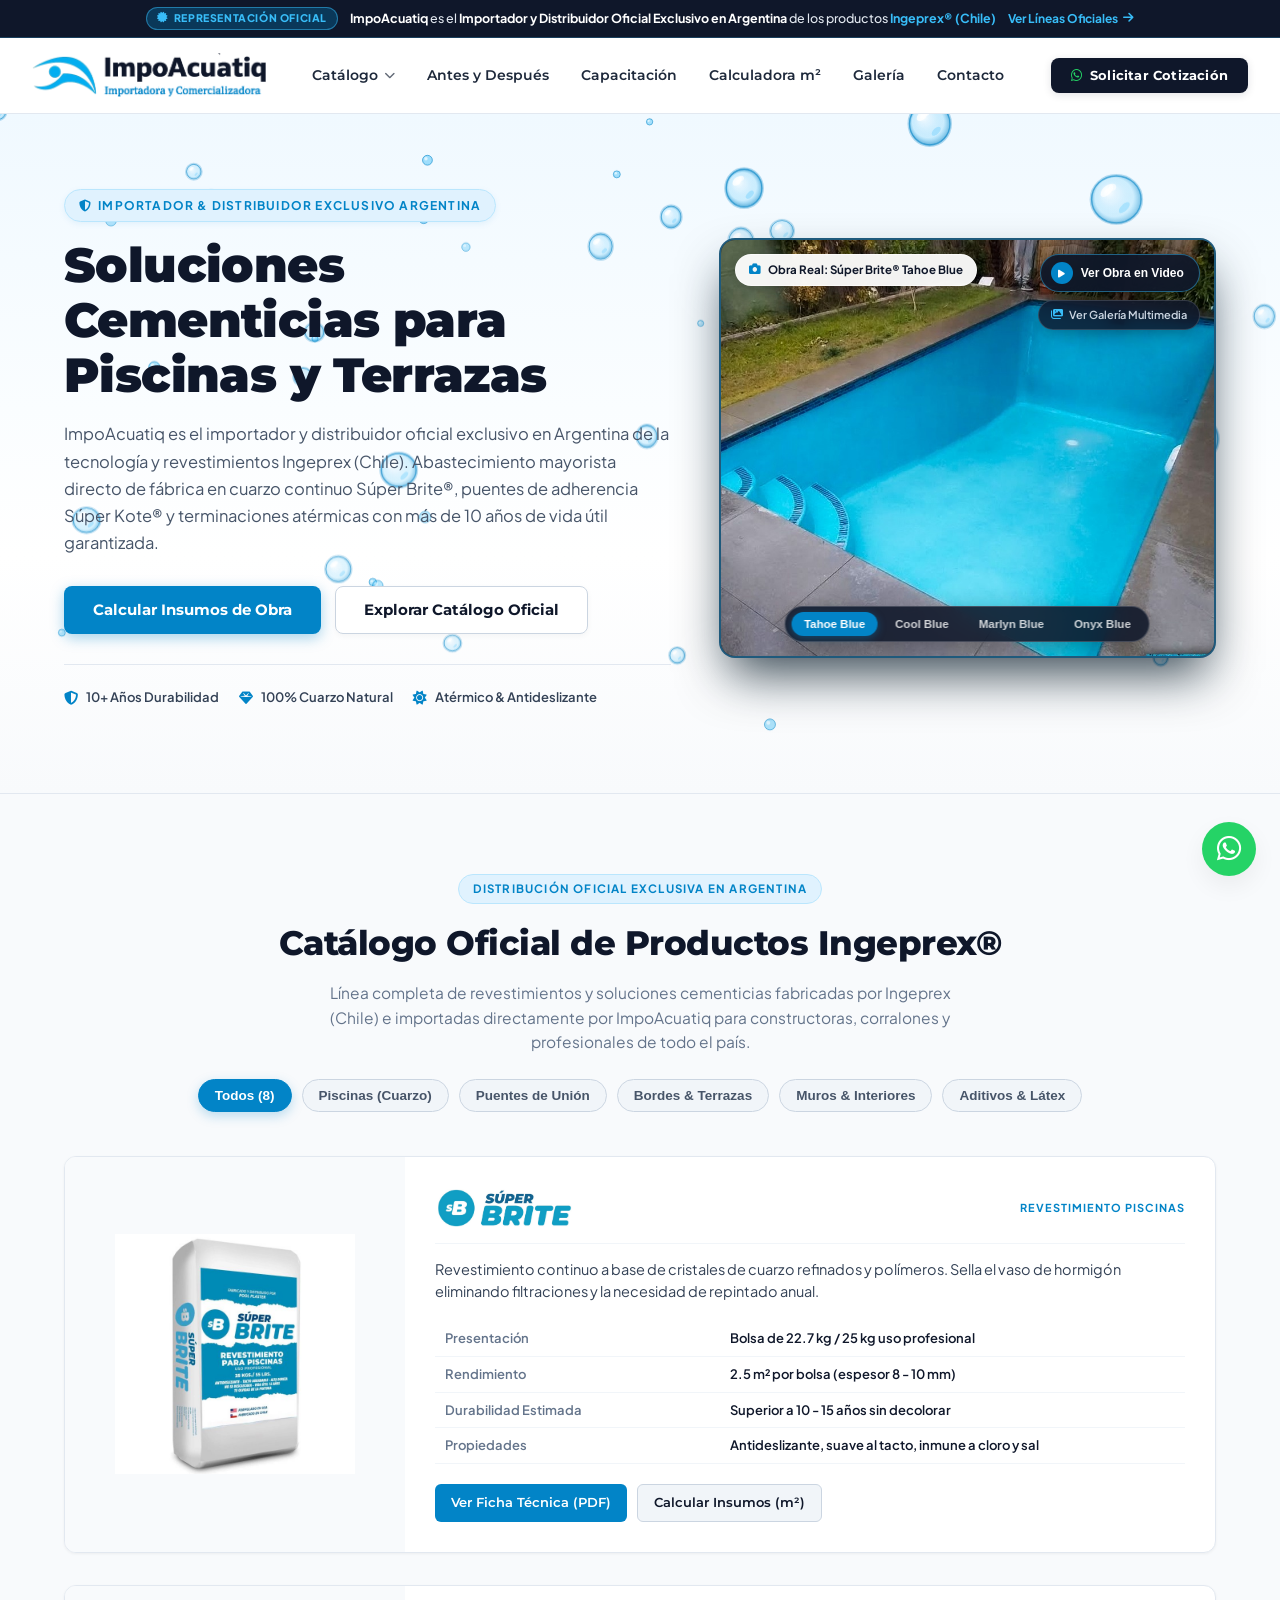
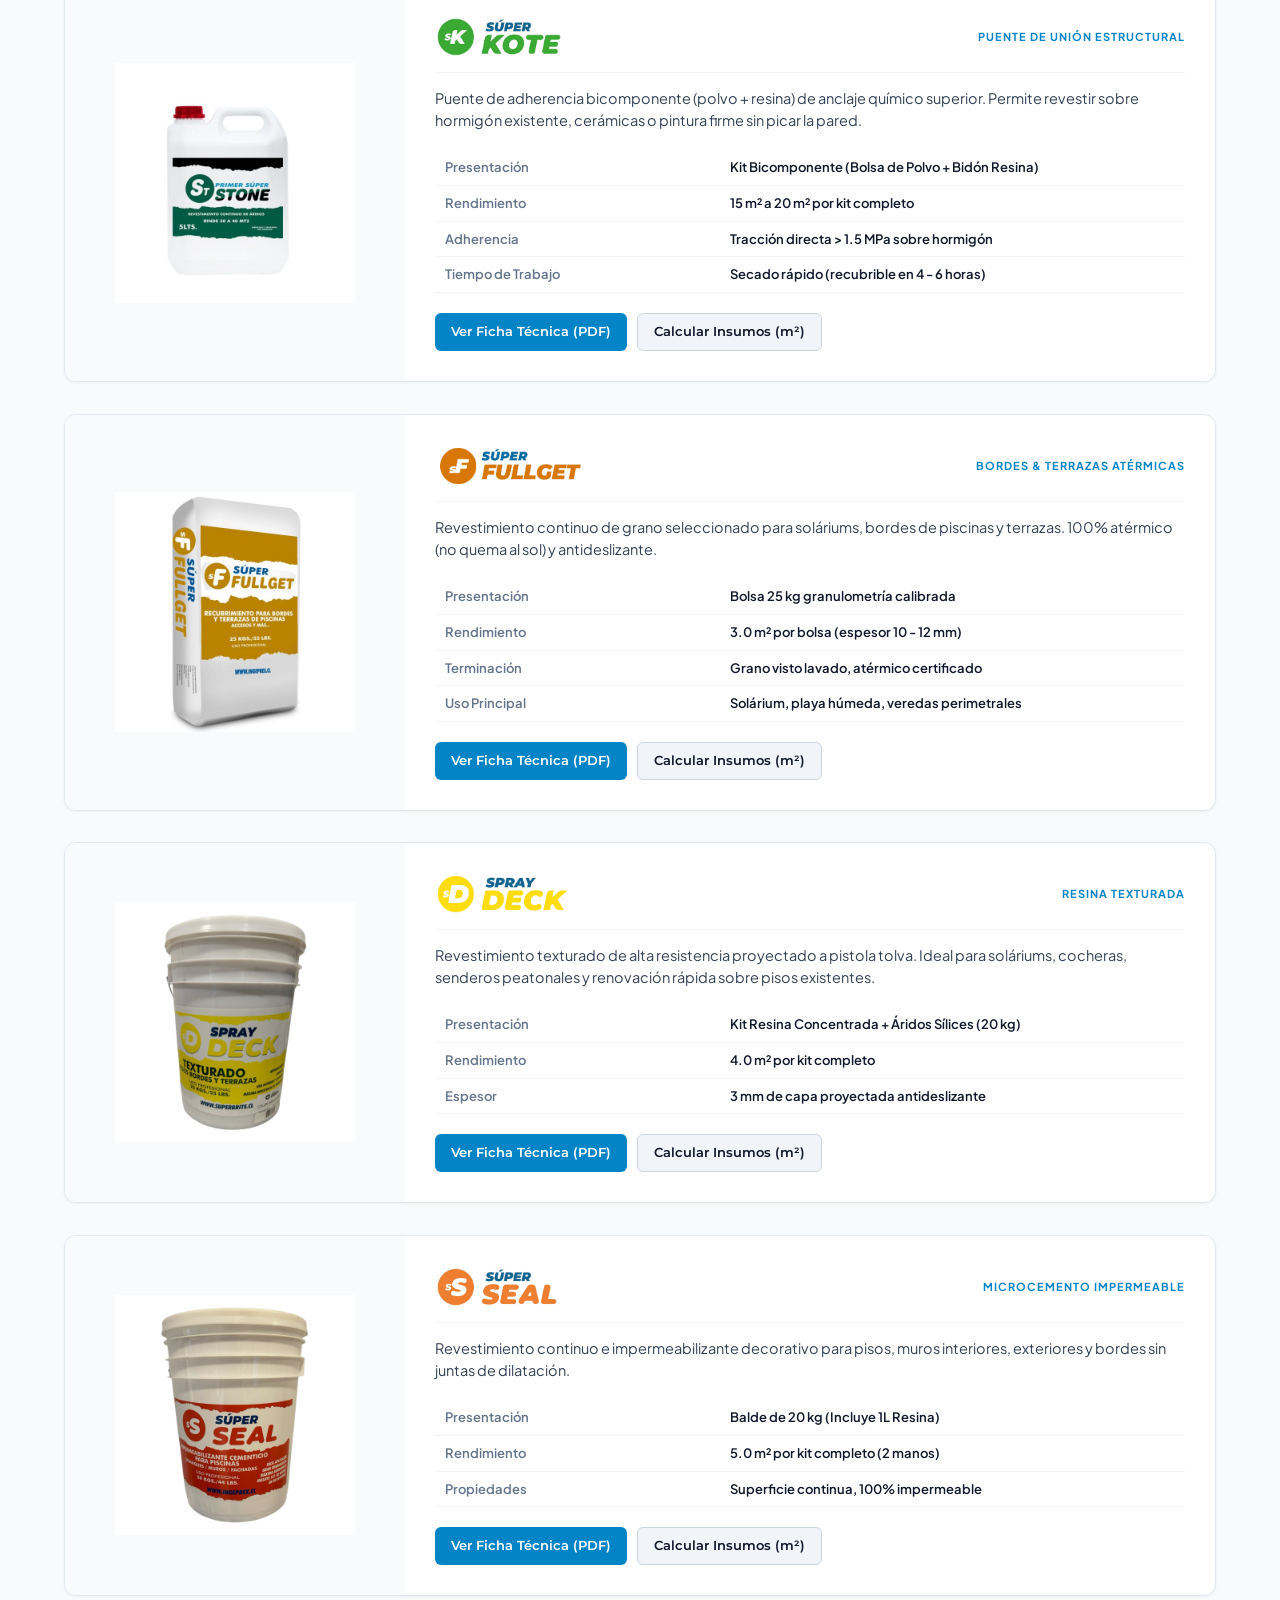
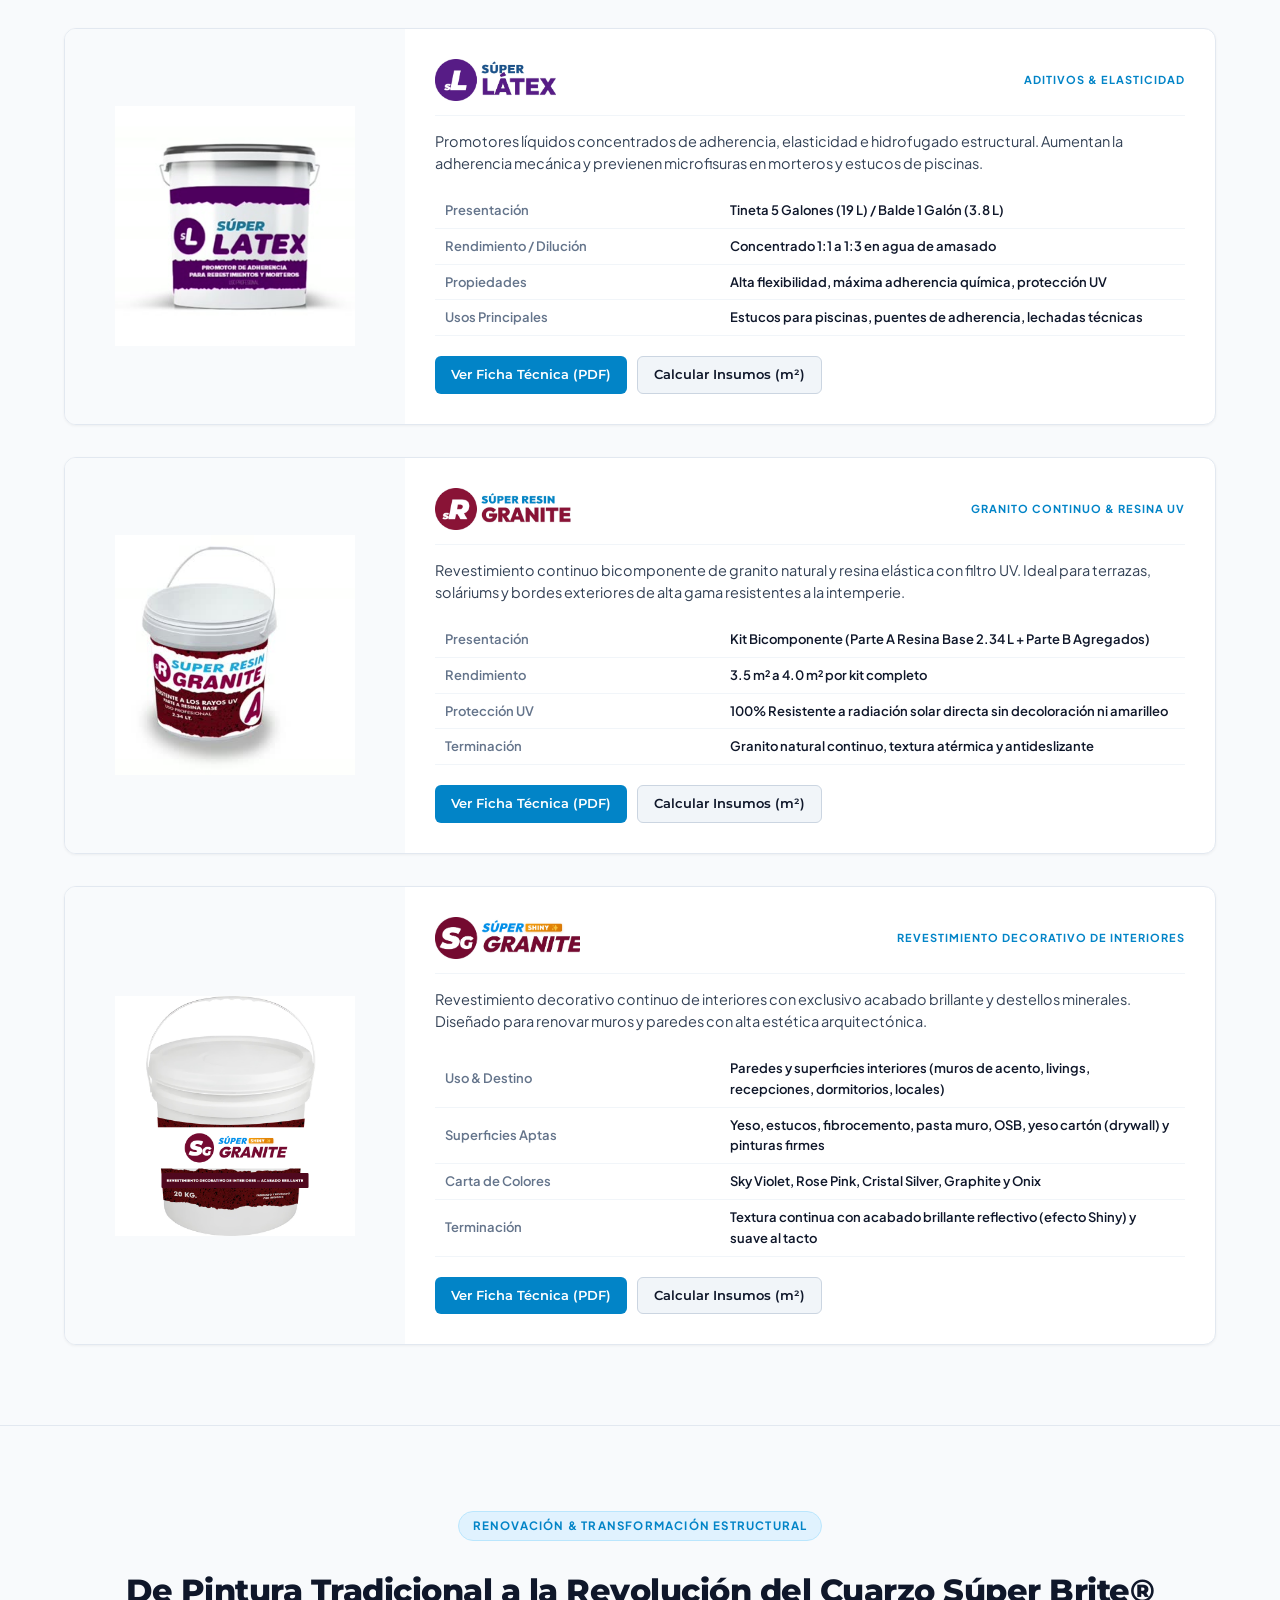
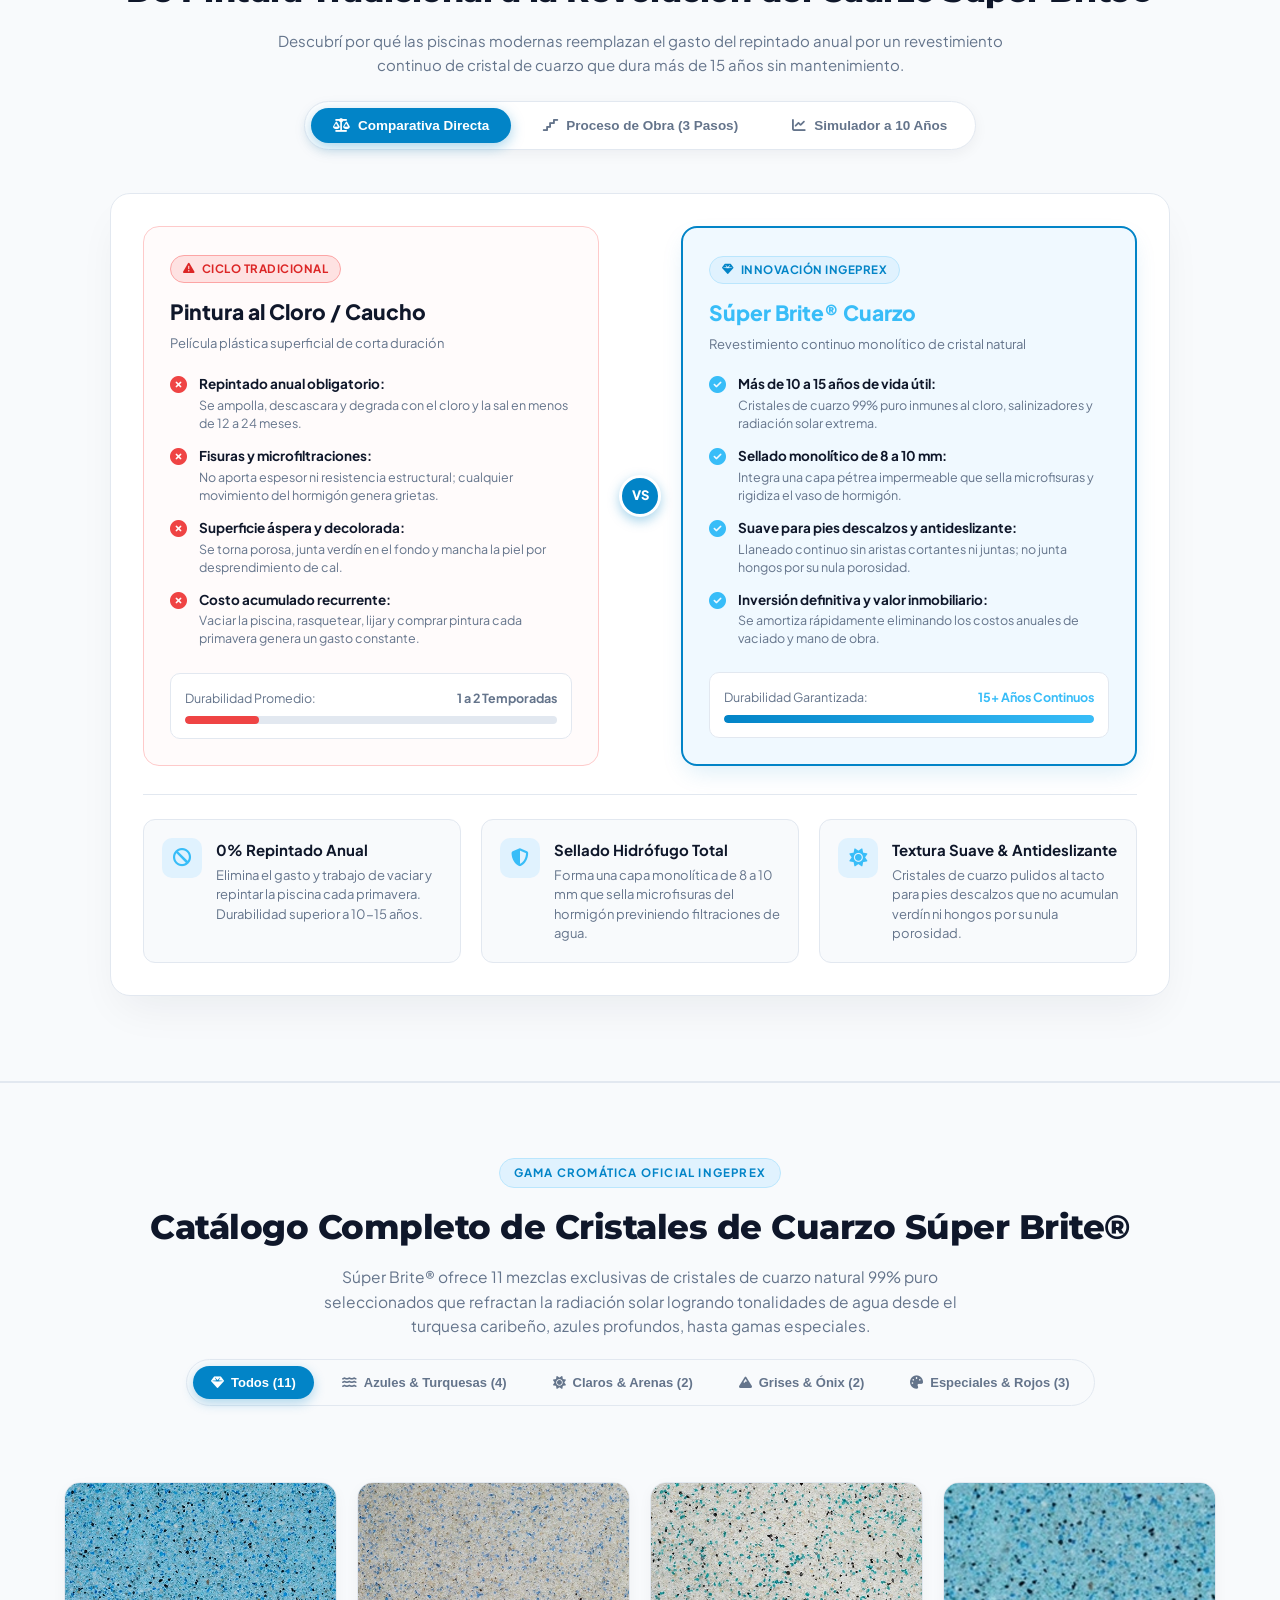
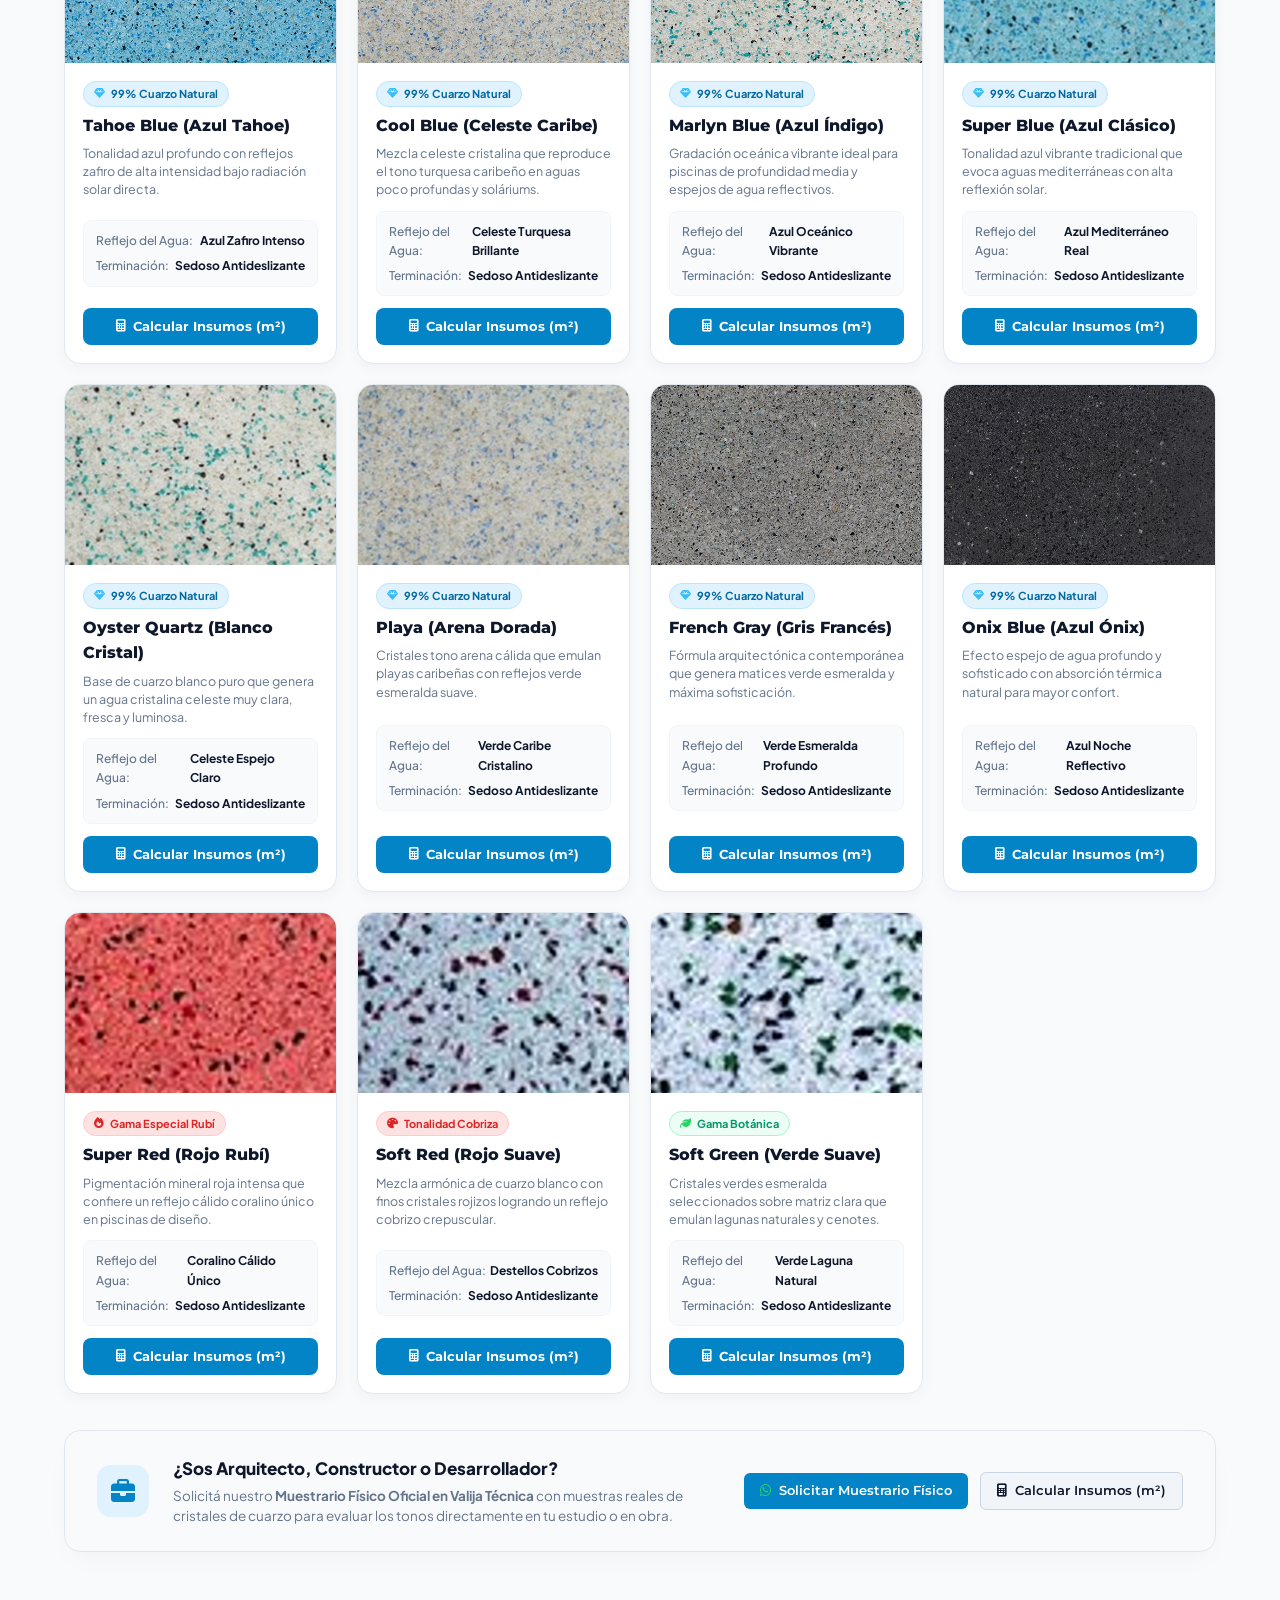
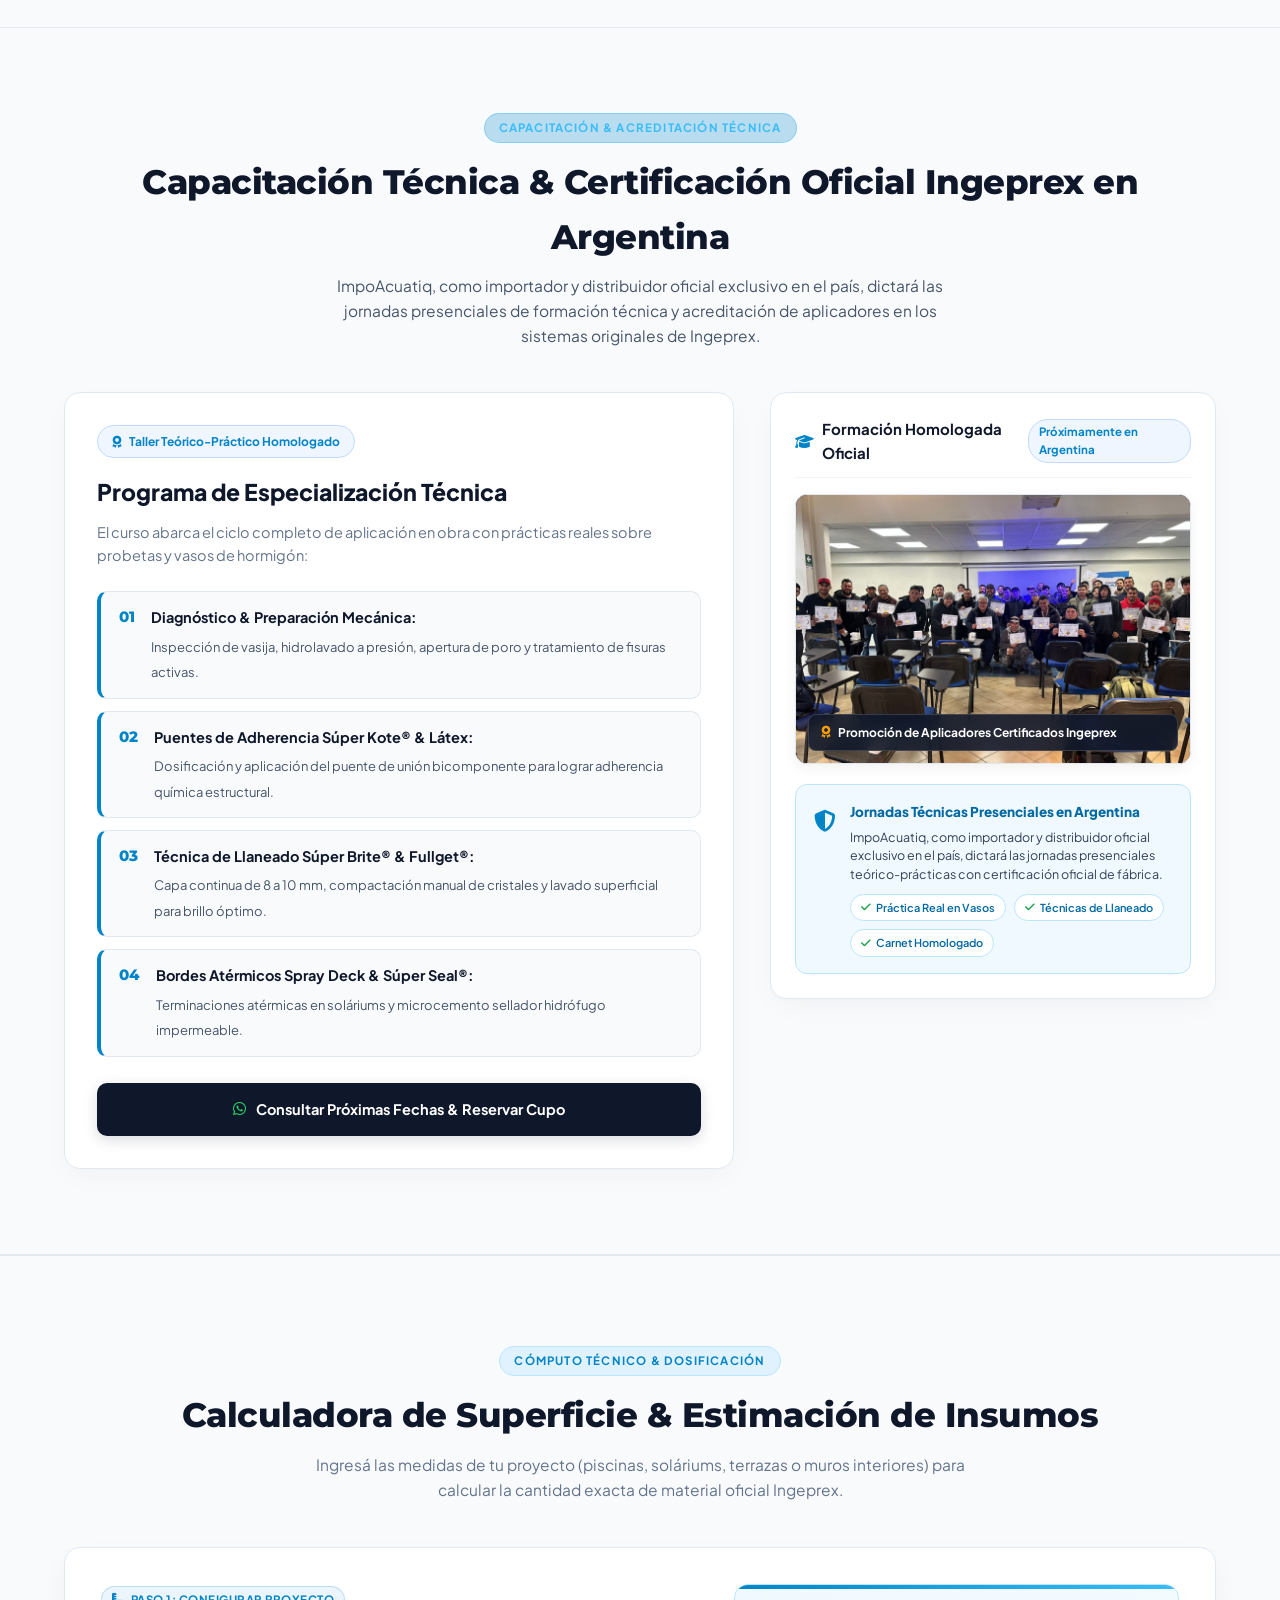
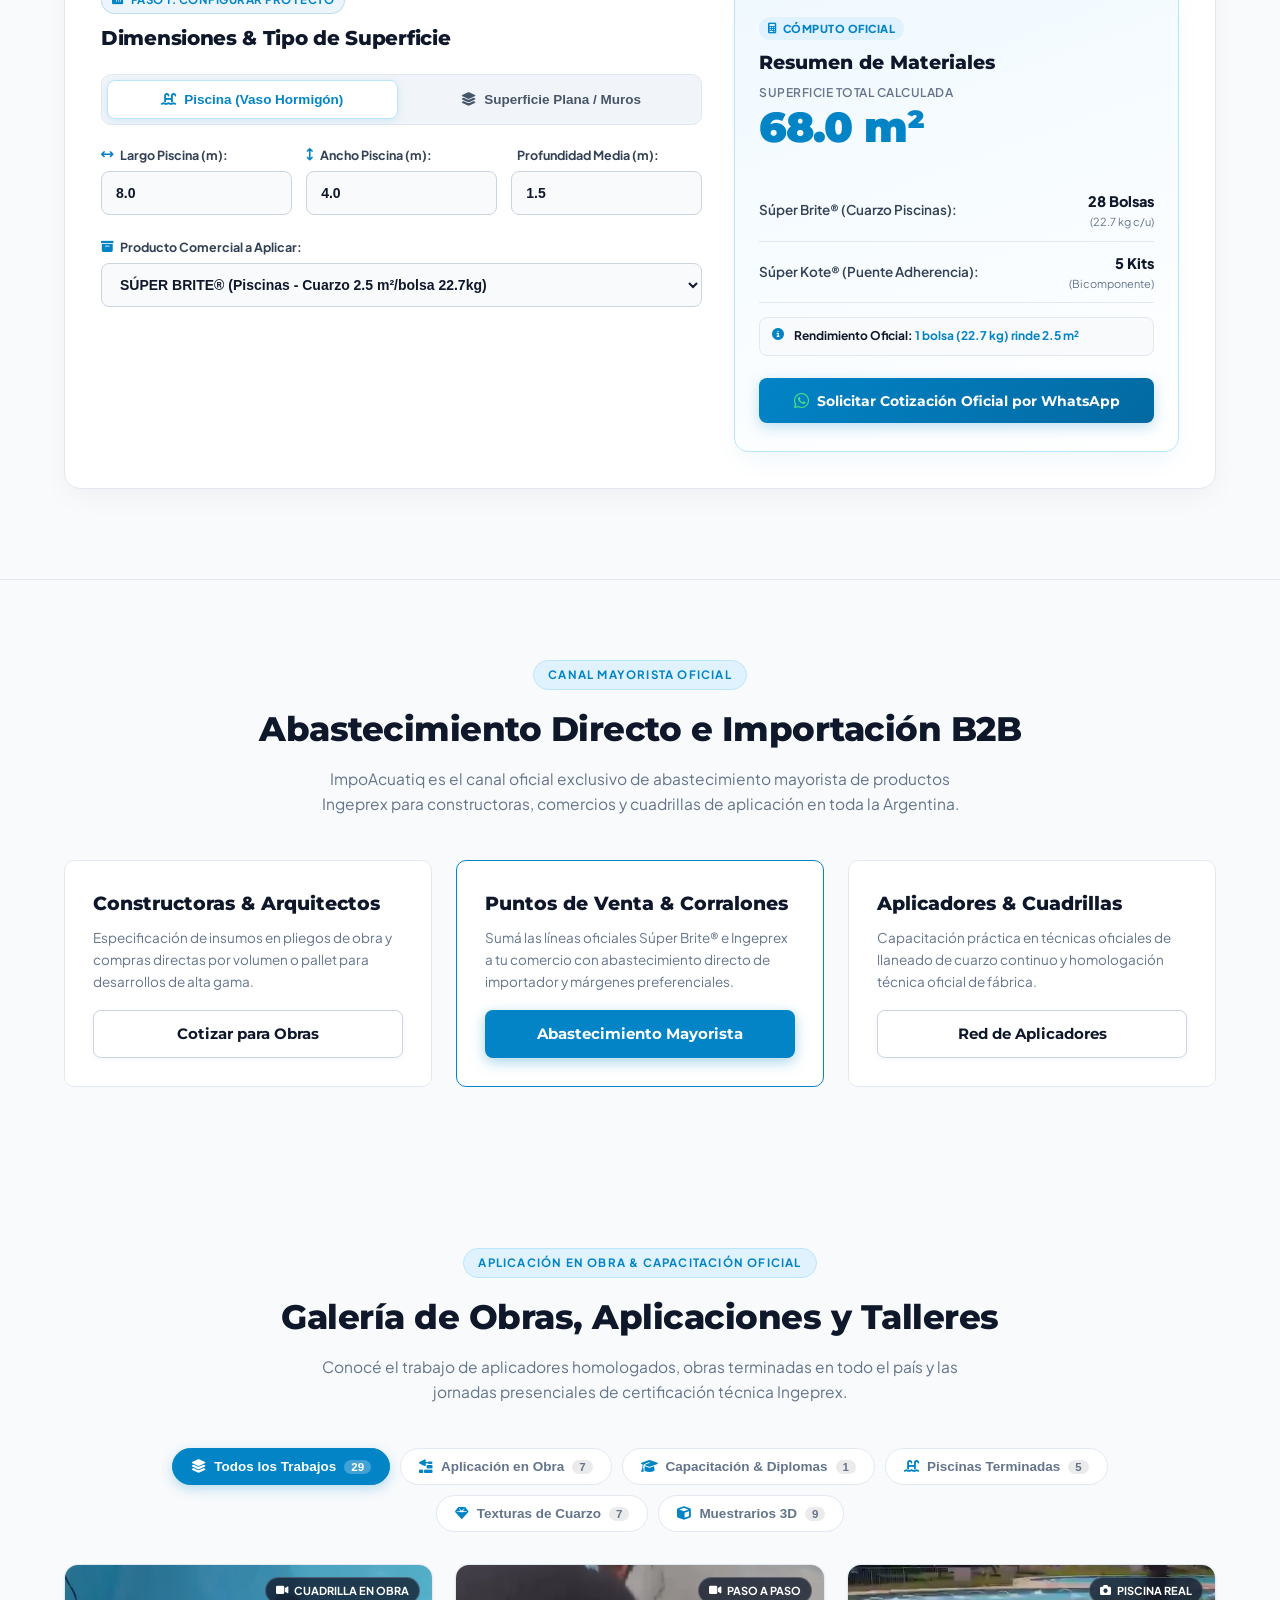
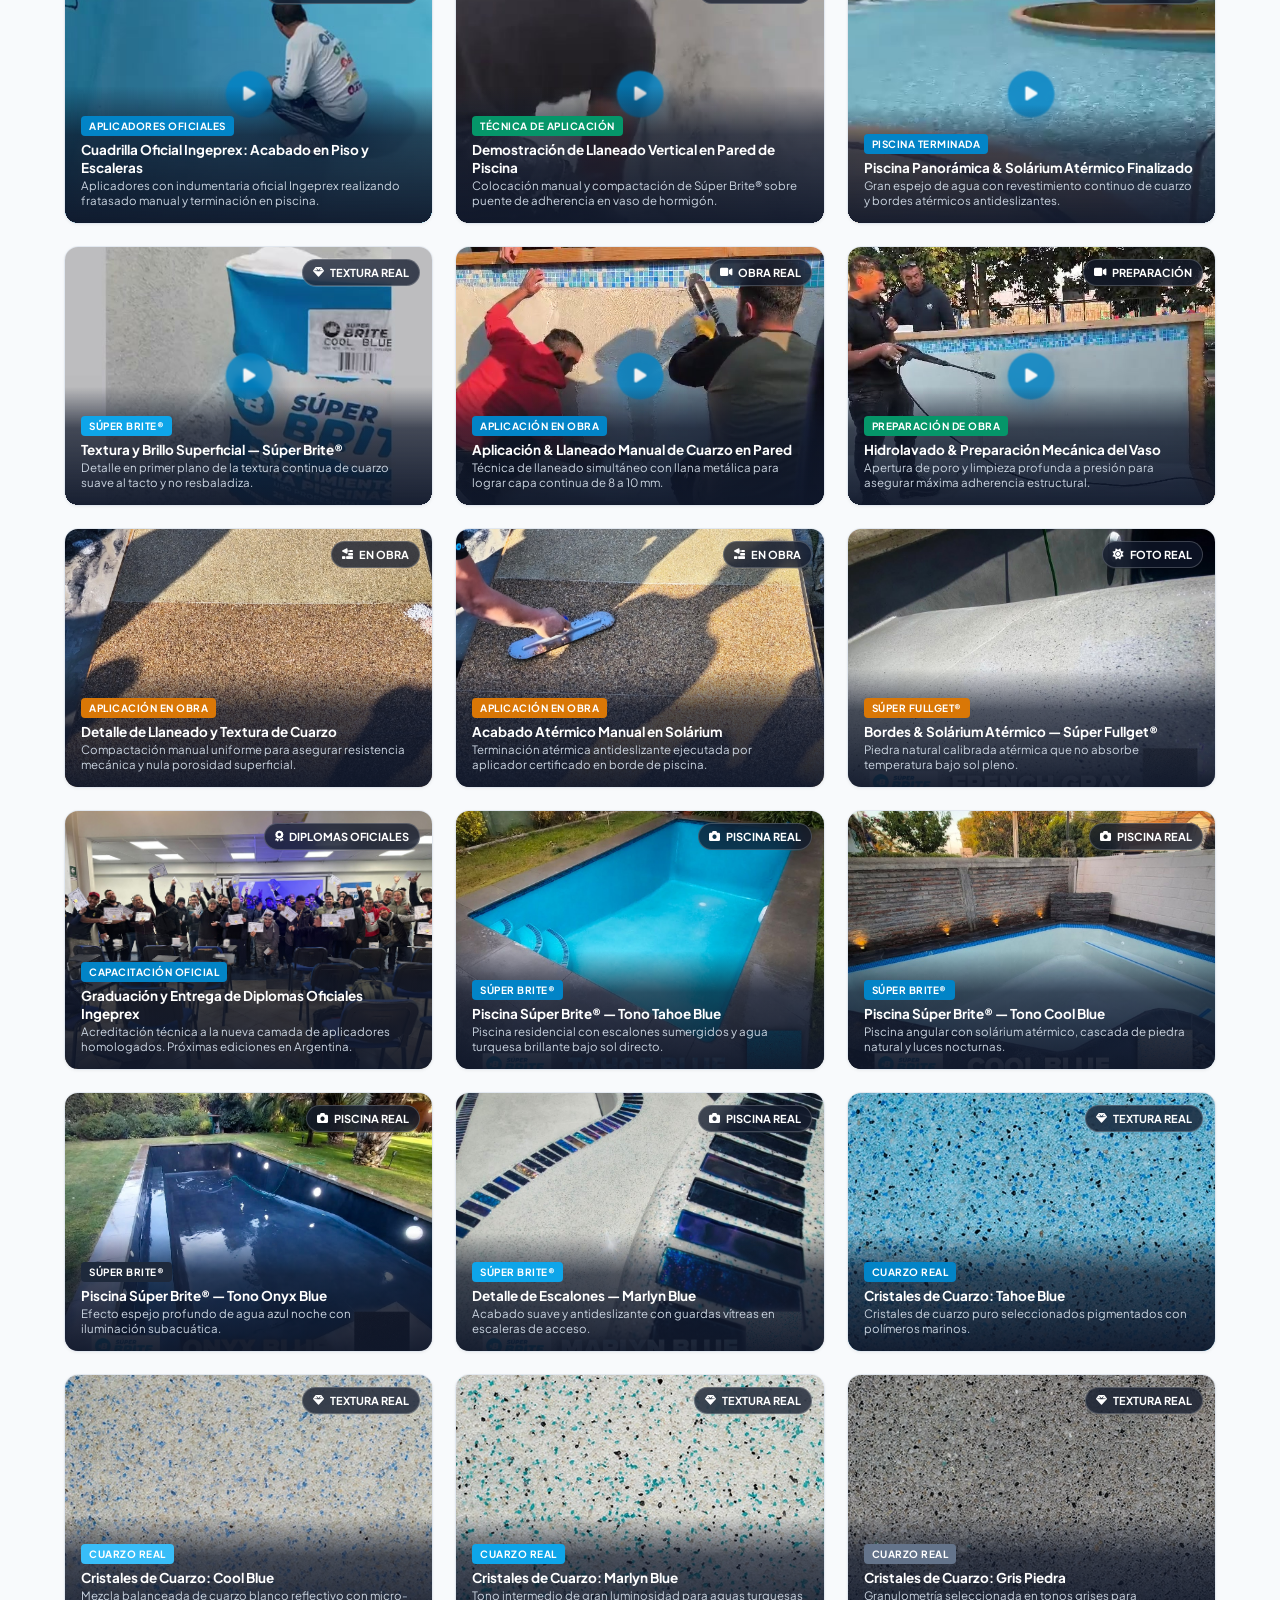
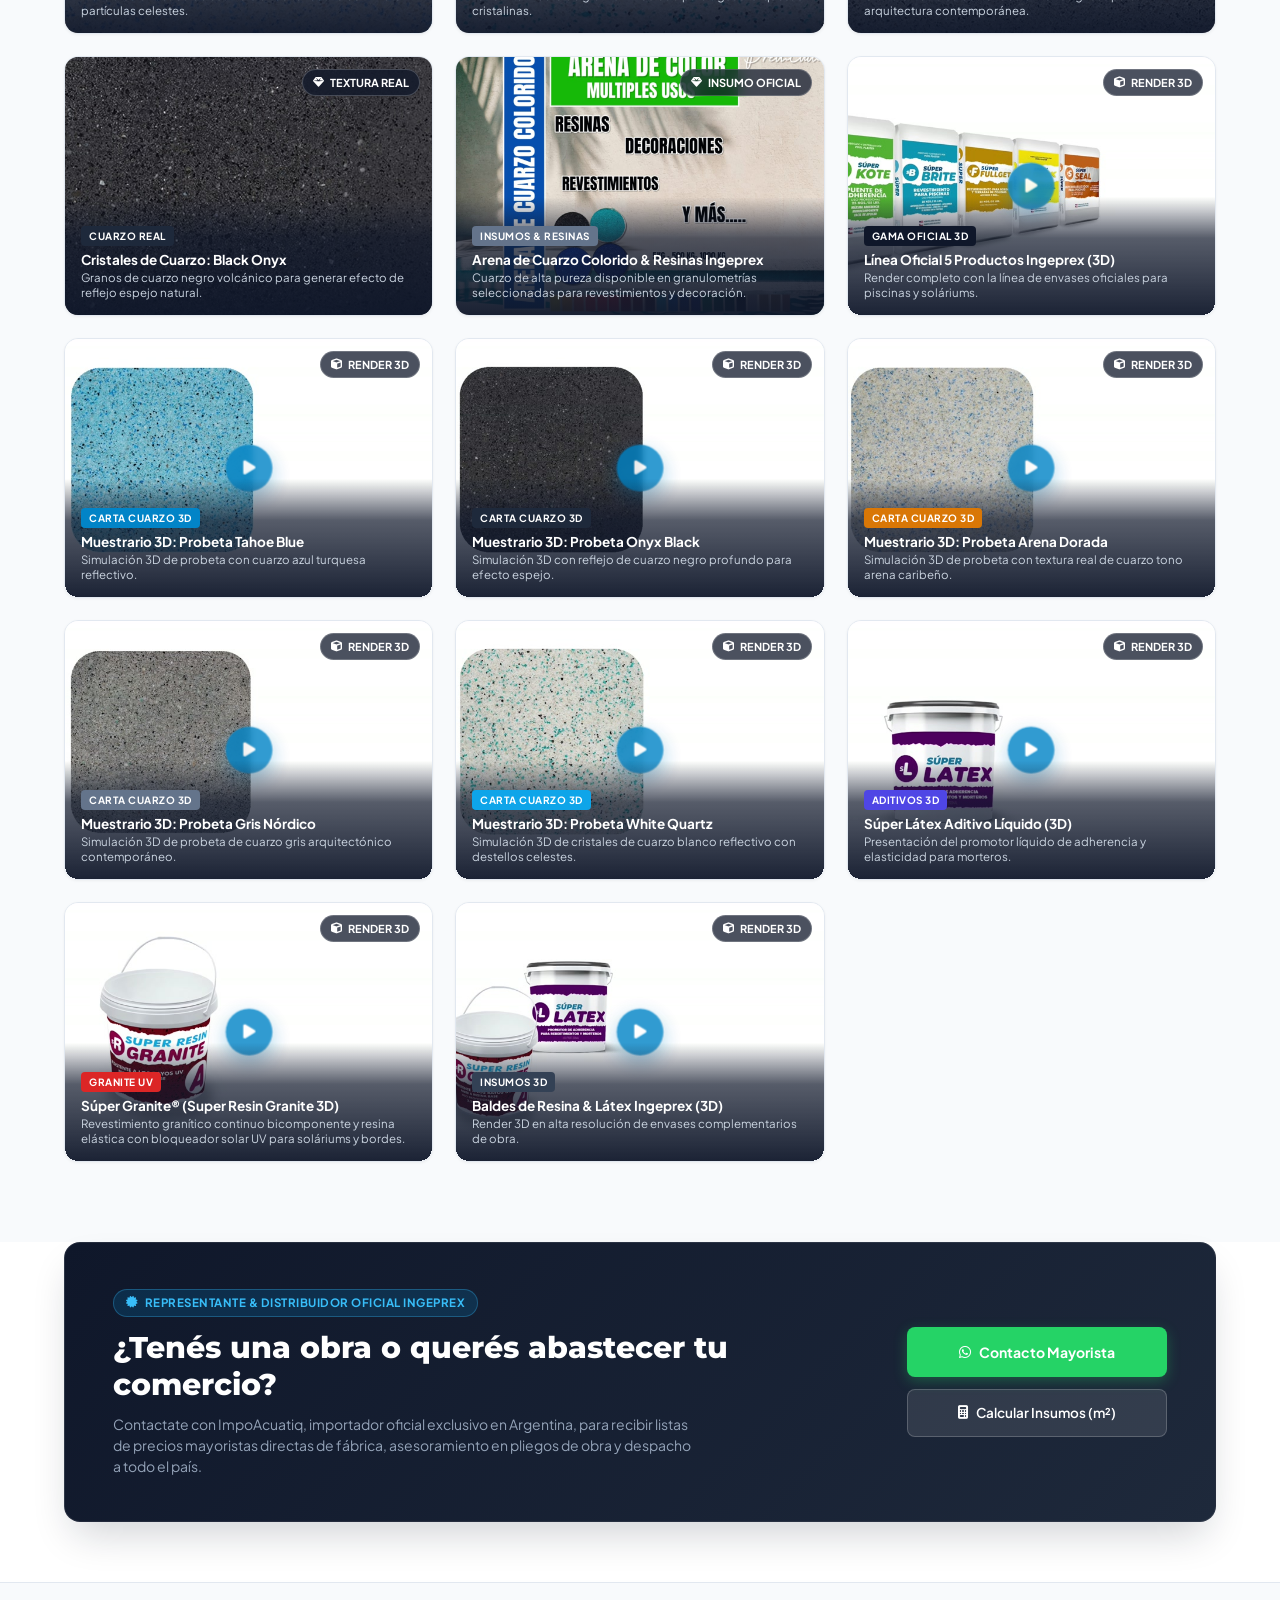
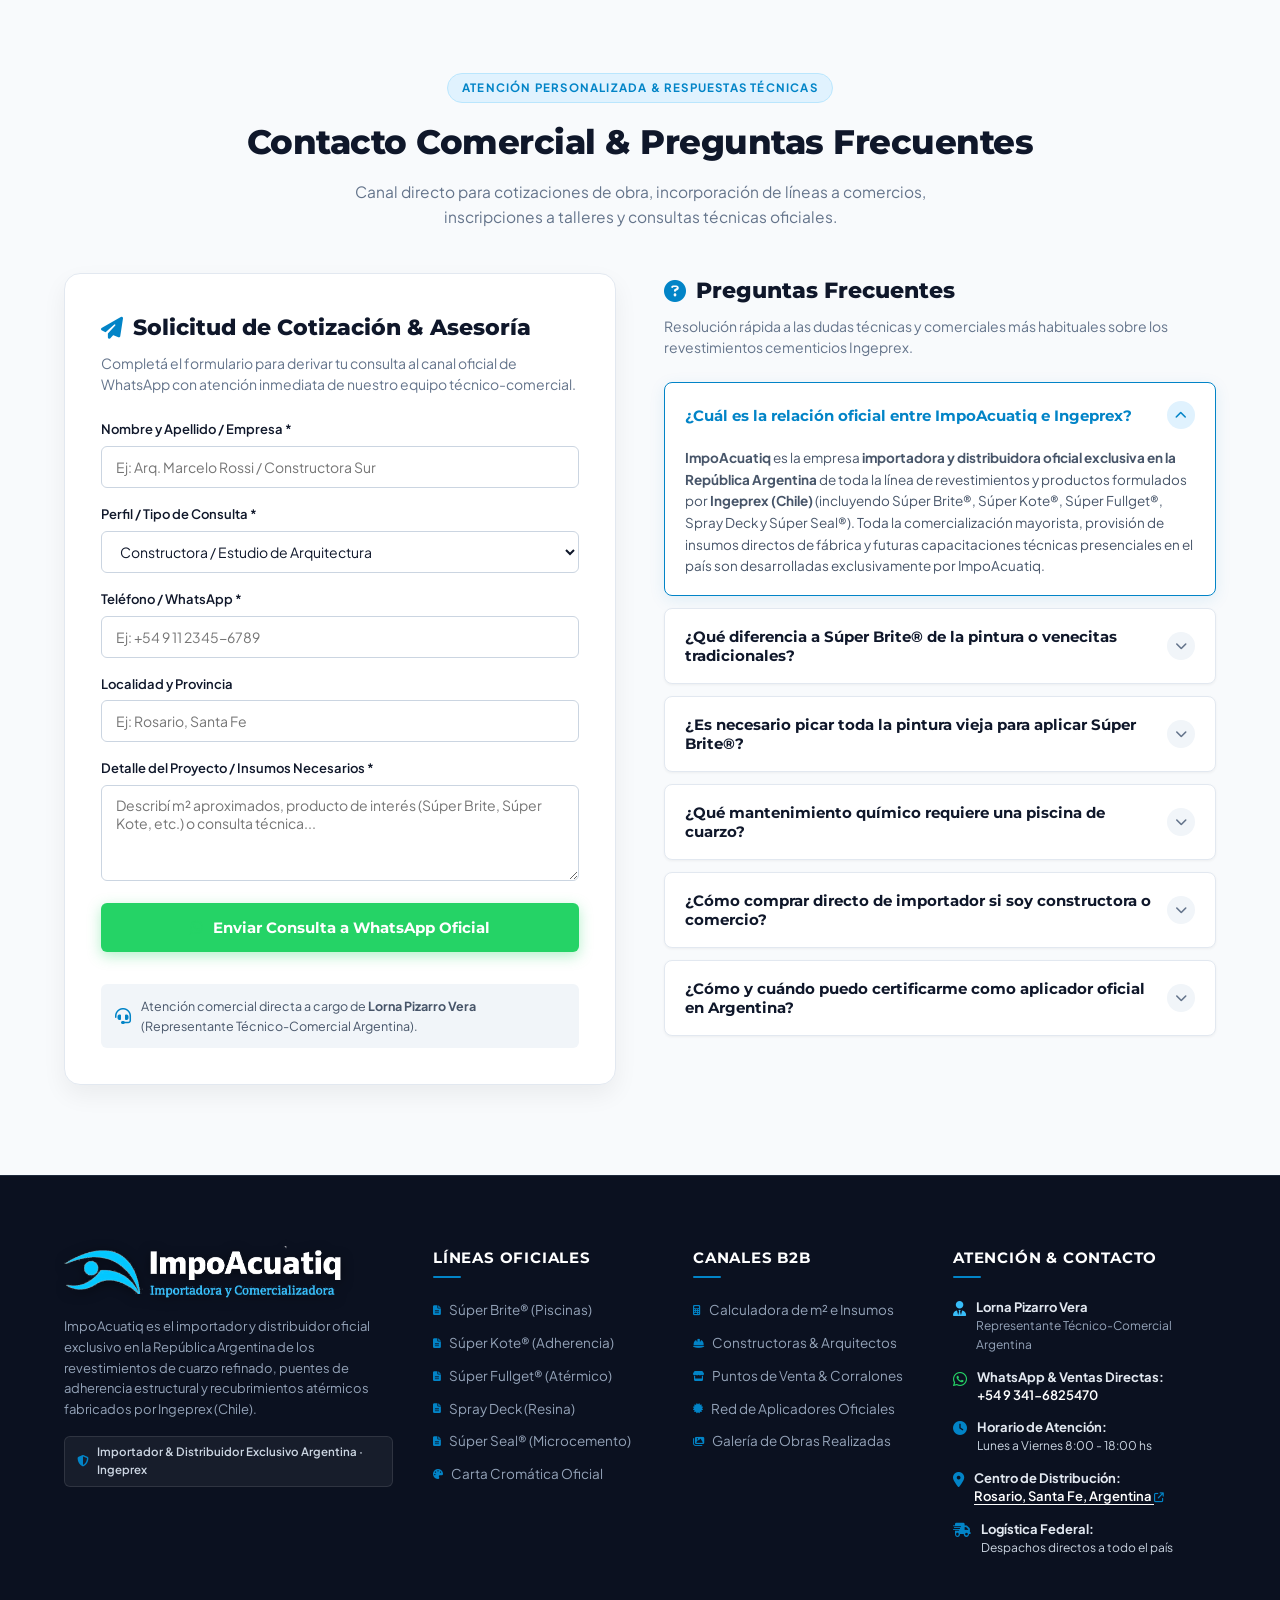
==== index.html @ aa2fc87e "Include all 11 official Ingeprex Súper Brite tones with dedicated special category filters (v33.0)" ====
<!DOCTYPE html>
<html lang="es">
<head>
    <meta charset="UTF-8">
    <meta name="viewport" content="width=device-width, initial-scale=1.0">
    <title>ImpoAcuatiq | Importadora y Comercializadora de Soluciones Cementicias</title>
    <meta name="description" content="Distribución oficial exclusiva de revestimientos cementicios de cuarzo para piscinas, bordes y terrazas en Argentina. Súper Brite, Súper Kote, Súper Fullget, Spray Deck y Súper Seal.">
    
    <!-- Google Fonts (Montserrat for Headings/Brand, Plus Jakarta Sans for Body) -->
    <link rel="preconnect" href="https://fonts.googleapis.com">
    <link rel="preconnect" href="https://fonts.gstatic.com" crossorigin>
    <link href="https://fonts.googleapis.com/css2?family=Montserrat:wght@400;500;600;700;800;900&family=Plus+Jakarta+Sans:wght@400;500;600;700&display=swap" rel="stylesheet">
    
    <!-- FontAwesome Icons -->
    <link rel="stylesheet" href="https://cdnjs.cloudflare.com/ajax/libs/font-awesome/6.5.1/css/all.min.css">
    
    <!-- Stylesheet -->
    <link rel="stylesheet" href="styles.css?v=33.0">
</head>
<body>

    <!-- BARRA SUPERIOR DE REPRESENTACIÓN OFICIAL EXCLUSIVA -->
    <div class="top-announcement-bar">
        <div class="container top-announcement-inner">
            <span class="announcement-badge"><i class="fa-solid fa-certificate"></i> Representación Oficial</span>
            <span class="announcement-text">
                <strong>ImpoAcuatiq</strong> es el <strong>Importador y Distribuidor Oficial Exclusivo en Argentina</strong> de los productos <span class="highlight-brand">Ingeprex® (Chile)</span>
            </span>
            <a href="#productos" class="announcement-link">Ver Líneas Oficiales <i class="fa-solid fa-arrow-right"></i></a>
        </div>
    </div>

    <!-- HEADER & NAVBAR INSTITUCIONAL -->
    <header class="site-header">
        <div class="container header-inner">
            <a href="#" class="site-logo">
                <img src="assets/img/logo-horizontal-transparent.png" alt="ImpoAcuatiq Importadora y Comercializadora" class="img-logo-main">
            </a>

            <button class="mobile-toggle" id="mobile-toggle" aria-label="Abrir menú de navegación">
                <i class="fa-solid fa-bars"></i>
            </button>
            <nav class="site-nav" id="nav-menu">
                <div class="nav-item-dropdown">
                    <a href="#productos" class="nav-item">Catálogo <i class="fa-solid fa-chevron-down nav-arrow"></i></a>
                    <div class="dropdown-panel">
                        <a href="#productos" onclick="filterCategory('todos')"><i class="fa-solid fa-layer-group text-blue"></i> Catálogo Completo (8)</a>
                        <a href="#productos" onclick="filterCategory('piscinas')"><i class="fa-solid fa-gem text-blue"></i> Cuarzo para Piscinas (Súper Brite®)</a>
                        <a href="#carta-colores"><i class="fa-solid fa-palette text-blue"></i> Carta Oficial de Colores</a>
                        <a href="#productos" onclick="filterCategory('adherencia')"><i class="fa-solid fa-link text-blue"></i> Puentes de Unión (Súper Kote®)</a>
                        <a href="#productos" onclick="filterCategory('bordes')"><i class="fa-solid fa-sun text-blue"></i> Bordes Atérmicos (Súper Fullget®)</a>
                        <a href="#productos" onclick="filterCategory('bordes')"><i class="fa-solid fa-gem text-blue"></i> Granito &amp; Resina UV (Súper Granite®)</a>
                        <a href="#productos" onclick="filterCategory('muros')"><i class="fa-solid fa-wand-magic-sparkles text-blue"></i> Muros Shiny (Súper Granite® Shiny)</a>
                        <a href="#productos" onclick="filterCategory('resina')"><i class="fa-solid fa-spray-can text-blue"></i> Resinas &amp; Spray Deck</a>
                    </div>
                </div>
                <a href="#remodelacion" class="nav-item">Antes y Después</a>
                <a href="#certificacion" class="nav-item">Capacitación</a>
                <a href="#calculadora" class="nav-item">Calculadora m²</a>
                <a href="#galeria" class="nav-item">Galería</a>
                <a href="#contacto" class="nav-item">Contacto</a>
                <a href="https://wa.me/5493416825470?text=Hola%20ImpoAcuatiq,%20quisiera%20solicitar%20una%20cotizaci%C3%B3n%20comercial." target="_blank" class="nav-mobile-cta">
                    <i class="fa-brands fa-whatsapp text-green"></i> Solicitar Cotización
                </a>
            </nav>

            <a href="https://wa.me/5493416825470?text=Hola%20ImpoAcuatiq,%20quisiera%20solicitar%20una%20cotizaci%C3%B3n%20comercial." target="_blank" class="btn-header">
                <i class="fa-brands fa-whatsapp text-green"></i> Solicitar Cotización
            </a>
        </div>
    </header>

    <!-- HERO SECTION ARQUITECTÓNICO CON EFECTO ACUÁTICO DE BURBUJAS -->
    <section class="hero-section" id="inicio">
        <!-- Canvas interactivo de burbujas acuáticas (Homenaje al hijo de Lorna) -->
        <canvas id="hero-bubbles-canvas" class="hero-bubbles-canvas" aria-hidden="true"></canvas>
        <div class="container hero-split">
            <div class="hero-text-col reveal-left">
                <span class="hero-label"><i class="fa-solid fa-shield-halved"></i> Importador & Distribuidor Exclusivo Argentina</span>
                <h1 class="hero-title">Soluciones Cementicias para Piscinas y Terrazas</h1>
                <p class="hero-subtitle">ImpoAcuatiq es el importador y distribuidor oficial exclusivo en Argentina de la tecnología y revestimientos Ingeprex (Chile). Abastecimiento mayorista directo de fábrica en cuarzo continuo Súper Brite®, puentes de adherencia Súper Kote® y terminaciones atérmicas con más de 10 años de vida útil garantizada.</p>
                
                <div class="hero-actions">
                    <a href="#calculadora" class="btn-primary">Calcular Insumos de Obra</a>
                    <a href="#productos" class="btn-secondary">Explorar Catálogo Oficial</a>
                </div>

                <div class="hero-trust-bar">
                    <div class="trust-item"><i class="fa-solid fa-shield-halved text-blue"></i> 10+ Años Durabilidad</div>
                    <div class="trust-item"><i class="fa-solid fa-gem text-blue"></i> 100% Cuarzo Natural</div>
                    <div class="trust-item"><i class="fa-solid fa-sun text-blue"></i> Atérmico & Antideslizante</div>
                </div>
            </div>

            <div class="hero-image-box reveal-right">
                <img id="hero-main-img" src="assets/img/hero_real_tahoe.jpg" alt="Piscina Real Revestida con Cuarzo Súper Brite®" onclick="openHeroLightbox()" style="cursor: zoom-in;" title="Click para ampliar obra real en alta resolución">
                
                <div class="hero-badge-top" onclick="openHeroLightbox()" style="cursor: pointer;" title="Click para ampliar imagen">
                    <i class="fa-solid fa-camera text-blue"></i>
                    <span id="hero-badge-text">Obra Real: Súper Brite® Tahoe Blue</span>
                </div>

                <div class="hero-badges-corner-right">
                    <button type="button" class="hero-video-badge" onclick="openVideoModal('assets/videos/video_new_launch_2.mp4', 'Piscina Monumental Tipo Resort con Solárium', 'Obra de gran envergadura revestida con cuarzo continuo Súper Brite® y solárium atérmico.', 'Video de Obra Real', '#0284C7')" title="Reproducir video de obra real en alta definición">
                        <span class="hero-play-pulse"><i class="fa-solid fa-play"></i></span>
                        <span class="video-badge-text">Ver Obra en Video</span>
                    </button>
                    <a href="#galeria" class="hero-gallery-badge" title="Ir a Galería Multimedia Completa">
                        <i class="fa-solid fa-images text-cyan"></i>
                        <span class="gallery-badge-text">Ver Galería Multimedia</span>
                    </a>
                </div>

                <div class="hero-pool-switcher">
                    <button class="hero-switch-btn active" onclick="switchHeroPool('tahoe')">Tahoe Blue</button>
                    <button class="hero-switch-btn" onclick="switchHeroPool('cool')">Cool Blue</button>
                    <button class="hero-switch-btn" onclick="switchHeroPool('marlyn')">Marlyn Blue</button>
                    <button class="hero-switch-btn" onclick="switchHeroPool('onyx')">Onyx Blue</button>
                </div>
            </div>
        </div>
    </section>

    <!-- CATÁLOGO TÉCNICO DE PRODUCTOS (LAYOUT MINIMALISTA HORIZONTAL) -->
    <section class="section-products" id="productos">
        <div class="container">
            <div class="section-head text-center reveal">
                <span class="section-tag">Distribución Oficial Exclusiva en Argentina</span>
                <h2 class="head-title">Catálogo Oficial de Productos Ingeprex®</h2>
                <p class="head-desc">Línea completa de revestimientos y soluciones cementicias fabricadas por Ingeprex (Chile) e importadas directamente por ImpoAcuatiq para constructoras, corralones y profesionales de todo el país.</p>
                
                <!-- FILTER PILLS -->
                <div class="catalog-filters reveal delay-100">
                    <button class="filter-pill active" onclick="filterCategory('todos', this)">Todos (8)</button>
                    <button class="filter-pill" onclick="filterCategory('piscinas', this)">Piscinas (Cuarzo)</button>
                    <button class="filter-pill" onclick="filterCategory('adherencia', this)">Puentes de Unión</button>
                    <button class="filter-pill" onclick="filterCategory('bordes', this)">Bordes &amp; Terrazas</button>
                    <button class="filter-pill" onclick="filterCategory('muros', this)">Muros &amp; Interiores</button>
                    <button class="filter-pill" onclick="filterCategory('aditivos', this)">Aditivos &amp; Látex</button>
                </div>
            </div>

            <div class="product-grid" id="catalog-grid">
                
                <!-- PRODUCTO 1: SÚPER BRITE -->
                <div class="product-card-horizontal reveal delay-100" data-cat="piscinas">
                    <div class="prod-photo-col">
                        <img src="assets/img/sb-bag.jpg" alt="Envase Oficial Súper Brite® 25kg">
                    </div>
                    <div class="prod-info-col">
                        <div>
                            <div class="prod-brand-header">
                                <img src="assets/img/logo-superbrite.jpg" alt="Súper Brite Logo" class="brand-img-contain">
                                <span class="prod-type-tag">Revestimiento Piscinas</span>
                            </div>
                            <p class="prod-headline">Revestimiento continuo a base de cristales de cuarzo refinados y polímeros. Sella el vaso de hormigón eliminando filtraciones y la necesidad de repintado anual.</p>
                            
                            <table class="specs-table">
                                <tr>
                                    <td class="spec-title">Presentación</td>
                                    <td class="spec-val">Bolsa de 22.7 kg / 25 kg uso profesional</td>
                                </tr>
                                <tr>
                                    <td class="spec-title">Rendimiento</td>
                                    <td class="spec-val">2.5 m² por bolsa (espesor 8 - 10 mm)</td>
                                </tr>
                                <tr>
                                    <td class="spec-title">Durabilidad Estimada</td>
                                    <td class="spec-val">Superior a 10 - 15 años sin decolorar</td>
                                </tr>
                                <tr>
                                    <td class="spec-title">Propiedades</td>
                                    <td class="spec-val">Antideslizante, suave al tacto, inmune a cloro y sal</td>
                                </tr>
                            </table>
                        </div>

                        <div class="prod-actions">
                            <button class="btn-sm-primary" onclick="openProductModal('sb')">Ver Ficha Técnica (PDF)</button>
                            <button class="btn-sm-secondary" onclick="scrollToCalculator('sb')">Calcular Insumos (m²)</button>
                        </div>
                    </div>
                </div>

                <!-- PRODUCTO 2: SÚPER KOTE -->
                <div class="product-card-horizontal reveal delay-150" data-cat="adherencia">
                    <div class="prod-photo-col">
                        <img src="assets/img/sk-primer.jpeg" alt="Envase Oficial Súper Kote®">
                    </div>
                    <div class="prod-info-col">
                        <div>
                            <div class="prod-brand-header">
                                <img src="assets/img/logo-superkote.jpg" alt="Súper Kote Logo" class="brand-img-contain">
                                <span class="prod-type-tag">Puente de Unión Estructural</span>
                            </div>
                            <p class="prod-headline">Puente de adherencia bicomponente (polvo + resina) de anclaje químico superior. Permite revestir sobre hormigón existente, cerámicas o pintura firme sin picar la pared.</p>
                            
                            <table class="specs-table">
                                <tr>
                                    <td class="spec-title">Presentación</td>
                                    <td class="spec-val">Kit Bicomponente (Bolsa de Polvo + Bidón Resina)</td>
                                </tr>
                                <tr>
                                    <td class="spec-title">Rendimiento</td>
                                    <td class="spec-val">15 m² a 20 m² por kit completo</td>
                                </tr>
                                <tr>
                                    <td class="spec-title">Adherencia</td>
                                    <td class="spec-val">Tracción directa &gt; 1.5 MPa sobre hormigón</td>
                                </tr>
                                <tr>
                                    <td class="spec-title">Tiempo de Trabajo</td>
                                    <td class="spec-val">Secado rápido (recubrible en 4 - 6 horas)</td>
                                </tr>
                            </table>
                        </div>

                        <div class="prod-actions">
                            <button class="btn-sm-primary" onclick="openProductModal('sk')">Ver Ficha Técnica (PDF)</button>
                            <button class="btn-sm-secondary" onclick="scrollToCalculator('sk')">Calcular Insumos (m²)</button>
                        </div>
                    </div>
                </div>

                <!-- PRODUCTO 3: SÚPER FULLGET -->
                <div class="product-card-horizontal reveal delay-200" data-cat="bordes">
                    <div class="prod-photo-col">
                        <img src="assets/img/sf-bag.jpg" alt="Envase Oficial Súper Fullget® 25kg">
                    </div>
                    <div class="prod-info-col">
                        <div>
                            <div class="prod-brand-header">
                                <img src="assets/img/logo-superfullget.jpg" alt="Súper Fullget Logo" class="brand-img-contain">
                                <span class="prod-type-tag">Bordes &amp; Terrazas Atérmicas</span>
                            </div>
                            <p class="prod-headline">Revestimiento continuo de grano seleccionado para soláriums, bordes de piscinas y terrazas. 100% atérmico (no quema al sol) y antideslizante.</p>
                            
                            <table class="specs-table">
                                <tr>
                                    <td class="spec-title">Presentación</td>
                                    <td class="spec-val">Bolsa 25 kg granulometría calibrada</td>
                                </tr>
                                <tr>
                                    <td class="spec-title">Rendimiento</td>
                                    <td class="spec-val">3.0 m² por bolsa (espesor 10 - 12 mm)</td>
                                </tr>
                                <tr>
                                    <td class="spec-title">Terminación</td>
                                    <td class="spec-val">Grano visto lavado, atérmico certificado</td>
                                </tr>
                                <tr>
                                    <td class="spec-title">Uso Principal</td>
                                    <td class="spec-val">Solárium, playa húmeda, veredas perimetrales</td>
                                </tr>
                            </table>
                        </div>

                        <div class="prod-actions">
                            <button class="btn-sm-primary" onclick="openProductModal('sf')">Ver Ficha Técnica (PDF)</button>
                            <button class="btn-sm-secondary" onclick="scrollToCalculator('sf')">Calcular Insumos (m²)</button>
                        </div>
                    </div>
                </div>

                <!-- PRODUCTO 4: SPRAY DECK -->
                <div class="product-card-horizontal reveal delay-250" data-cat="resina">
                    <div class="prod-photo-col">
                        <img src="assets/img/sd-bucket.png" alt="Balde Oficial Spray Deck 20kg">
                    </div>
                    <div class="prod-info-col">
                        <div>
                            <div class="prod-brand-header">
                                <img src="assets/img/logo-spraydeck.jpg" alt="Spray Deck Logo" class="brand-img-contain">
                                <span class="prod-type-tag">Resina Texturada</span>
                            </div>
                            <p class="prod-headline">Revestimiento texturado de alta resistencia proyectado a pistola tolva. Ideal para soláriums, cocheras, senderos peatonales y renovación rápida sobre pisos existentes.</p>
                            
                            <table class="specs-table">
                                <tr>
                                    <td class="spec-title">Presentación</td>
                                    <td class="spec-val">Kit Resina Concentrada + Áridos Sílices (20 kg)</td>
                                </tr>
                                <tr>
                                    <td class="spec-title">Rendimiento</td>
                                    <td class="spec-val">4.0 m² por kit completo</td>
                                </tr>
                                <tr>
                                    <td class="spec-title">Espesor</td>
                                    <td class="spec-val">3 mm de capa proyectada antideslizante</td>
                                </tr>
                            </table>
                        </div>

                        <div class="prod-actions">
                            <button class="btn-sm-primary" onclick="openProductModal('sd')">Ver Ficha Técnica (PDF)</button>
                            <button class="btn-sm-secondary" onclick="scrollToCalculator('sd')">Calcular Insumos (m²)</button>
                        </div>
                    </div>
                </div>

                <!-- PRODUCTO 5: SÚPER SEAL -->
                <div class="product-card-horizontal reveal delay-300" data-cat="microcemento">
                    <div class="prod-photo-col">
                        <img src="assets/img/ss-bucket.png" alt="Balde Oficial Súper Seal® 20kg">
                    </div>
                    <div class="prod-info-col">
                        <div>
                            <div class="prod-brand-header">
                                <img src="assets/img/logo-superseal.jpg" alt="Súper Seal Logo" class="brand-img-contain">
                                <span class="prod-type-tag">Microcemento Impermeable</span>
                            </div>
                            <p class="prod-headline">Revestimiento continuo e impermeabilizante decorativo para pisos, muros interiores, exteriores y bordes sin juntas de dilatación.</p>
                            
                            <table class="specs-table">
                                <tr>
                                    <td class="spec-title">Presentación</td>
                                    <td class="spec-val">Balde de 20 kg (Incluye 1L Resina)</td>
                                </tr>
                                <tr>
                                    <td class="spec-title">Rendimiento</td>
                                    <td class="spec-val">5.0 m² por kit completo (2 manos)</td>
                                </tr>
                                <tr>
                                    <td class="spec-title">Propiedades</td>
                                    <td class="spec-val">Superficie continua, 100% impermeable</td>
                                </tr>
                            </table>
                        </div>

                        <div class="prod-actions">
                            <button class="btn-sm-primary" onclick="openProductModal('ss')">Ver Ficha Técnica (PDF)</button>
                            <button class="btn-sm-secondary" onclick="scrollToCalculator('ss')">Calcular Insumos (m²)</button>
                        </div>
                    </div>
                </div>

                <!-- PRODUCTO 6: SÚPER LÁTEX & RESINAS INGEPREX (BALDES & ADITIVOS) -->
                <div class="product-card-horizontal reveal delay-350" data-cat="aditivos">
                    <div class="prod-photo-col">
                        <img src="assets/img/latex-bucket.png" alt="Baldes Oficiales Súper Látex® & Resinas Ingeprex">
                    </div>
                    <div class="prod-info-col">
                        <div>
                            <div class="prod-brand-header">
                                <img src="assets/img/logo-superlatex.jpg" alt="Súper Látex Logo" class="brand-img-contain">
                                <span class="prod-type-tag">Aditivos &amp; Elasticidad</span>
                            </div>
                            <p class="prod-headline">Promotores líquidos concentrados de adherencia, elasticidad e hidrofugado estructural. Aumentan la adherencia mecánica y previenen microfisuras en morteros y estucos de piscinas.</p>
                            
                            <table class="specs-table">
                                <tr>
                                    <td class="spec-title">Presentación</td>
                                    <td class="spec-val">Tineta 5 Galones (19 L) / Balde 1 Galón (3.8 L)</td>
                                </tr>
                                <tr>
                                    <td class="spec-title">Rendimiento / Dilución</td>
                                    <td class="spec-val">Concentrado 1:1 a 1:3 en agua de amasado</td>
                                </tr>
                                <tr>
                                    <td class="spec-title">Propiedades</td>
                                    <td class="spec-val">Alta flexibilidad, máxima adherencia química, protección UV</td>
                                </tr>
                                <tr>
                                    <td class="spec-title">Usos Principales</td>
                                    <td class="spec-val">Estucos para piscinas, puentes de adherencia, lechadas técnicas</td>
                                </tr>
                            </table>
                        </div>

                        <div class="prod-actions">
                            <button class="btn-sm-primary" onclick="openProductModal('latex')">Ver Ficha Técnica (PDF)</button>
                            <button class="btn-sm-secondary" onclick="scrollToCalculator('latex')">Calcular Insumos (m²)</button>
                        </div>
                    </div>
                </div>

                <!-- PRODUCTO 7: SÚPER GRANITE® -->
                <div class="product-card-horizontal reveal delay-400" data-cat="bordes">
                    <div class="prod-photo-col">
                        <img src="assets/img/super-granite-bucket.jpg" alt="Envase Oficial Súper Granite® / Super Resin Granite 2.34L">
                    </div>
                    <div class="prod-info-col">
                        <div>
                            <div class="prod-brand-header">
                                <img src="assets/img/logo-supergranite.jpg" alt="Súper Granite Logo" class="brand-img-contain">
                                <span class="prod-type-tag">Granito Continuo &amp; Resina UV</span>
                            </div>
                            <p class="prod-headline">Revestimiento continuo bicomponente de granito natural y resina elástica con filtro UV. Ideal para terrazas, soláriums y bordes exteriores de alta gama resistentes a la intemperie.</p>
                            
                            <table class="specs-table">
                                <tr>
                                    <td class="spec-title">Presentación</td>
                                    <td class="spec-val">Kit Bicomponente (Parte A Resina Base 2.34 L + Parte B Agregados)</td>
                                </tr>
                                <tr>
                                    <td class="spec-title">Rendimiento</td>
                                    <td class="spec-val">3.5 m² a 4.0 m² por kit completo</td>
                                </tr>
                                <tr>
                                    <td class="spec-title">Protección UV</td>
                                    <td class="spec-val">100% Resistente a radiación solar directa sin decoloración ni amarilleo</td>
                                </tr>
                                <tr>
                                    <td class="spec-title">Terminación</td>
                                    <td class="spec-val">Granito natural continuo, textura atérmica y antideslizante</td>
                                </tr>
                            </table>
                        </div>

                        <div class="prod-actions">
                            <button class="btn-sm-primary" onclick="openProductModal('granite')">Ver Ficha Técnica (PDF)</button>
                            <button class="btn-sm-secondary" onclick="scrollToCalculator('granite')">Calcular Insumos (m²)</button>
                        </div>
                    </div>
                </div>

                <!-- PRODUCTO 8: SÚPER GRANITE® SHINY -->
                <div class="product-card-horizontal reveal delay-400" data-cat="muros">
                    <div class="prod-photo-col">
                        <img src="assets/img/super-granite-shiny-bucket.jpg" alt="Envase Oficial Súper Granite® Shiny Ingeprex">
                    </div>
                    <div class="prod-info-col">
                        <div>
                            <div class="prod-brand-header">
                                <img src="assets/img/logo-supergranite-shiny.jpg" alt="Súper Granite Shiny Logo" class="brand-img-contain">
                                <span class="prod-type-tag">Revestimiento Decorativo de Interiores</span>
                            </div>
                            <p class="prod-headline">Revestimiento decorativo continuo de interiores con exclusivo acabado brillante y destellos minerales. Diseñado para renovar muros y paredes con alta estética arquitectónica.</p>
                            
                            <table class="specs-table">
                                <tr>
                                    <td class="spec-title">Uso &amp; Destino</td>
                                    <td class="spec-val">Paredes y superficies interiores (muros de acento, livings, recepciones, dormitorios, locales)</td>
                                </tr>
                                <tr>
                                    <td class="spec-title">Superficies Aptas</td>
                                    <td class="spec-val">Yeso, estucos, fibrocemento, pasta muro, OSB, yeso cartón (drywall) y pinturas firmes</td>
                                </tr>
                                <tr>
                                    <td class="spec-title">Carta de Colores</td>
                                    <td class="spec-val">Sky Violet, Rose Pink, Cristal Silver, Graphite y Onix</td>
                                </tr>
                                <tr>
                                    <td class="spec-title">Terminación</td>
                                    <td class="spec-val">Textura continua con acabado brillante reflectivo (efecto Shiny) y suave al tacto</td>
                                </tr>
                            </table>
                        </div>

                        <div class="prod-actions">
                            <button class="btn-sm-primary" onclick="openProductModal('granite_shiny')">Ver Ficha Técnica (PDF)</button>
                            <button class="btn-sm-secondary" onclick="scrollToCalculator('granite_shiny')">Calcular Insumos (m²)</button>
                        </div>
                    </div>
                </div>

            </div>
        </div>
    </section>

    <!-- SECCIÓN COMPARADOR & TRANSFORMACIÓN ESTRUCTURAL (REMODELACIÓN) -->
    <section class="section-before-after" id="remodelacion">
        <div class="container">
            <div class="section-head text-center reveal">
                <span class="section-tag">Renovación &amp; Transformación Estructural</span>
                <h2 class="head-title">De Pintura Tradicional a la Revolución del Cuarzo Súper Brite®</h2>
                <p class="head-desc">Descubrí por qué las piscinas modernas reemplazan el gasto del repintado anual por un revestimiento continuo de cristal de cuarzo que dura más de 15 años sin mantenimiento.</p>
                
                <!-- TABS DE INTERACCIÓN -->
                <div class="remod-tab-nav reveal delay-100">
                    <button class="remod-tab-btn active" onclick="switchRemodTab('comparativa', this)">
                        <i class="fa-solid fa-scale-balanced"></i> Comparativa Directa
                    </button>
                    <button class="remod-tab-btn" onclick="switchRemodTab('proceso', this)">
                        <i class="fa-solid fa-stairs"></i> Proceso de Obra (3 Pasos)
                    </button>
                    <button class="remod-tab-btn" onclick="switchRemodTab('simulador', this)">
                        <i class="fa-solid fa-chart-line"></i> Simulador a 10 Años
                    </button>
                </div>
            </div>

            <!-- CONTENEDOR PRINCIPAL INTERACTIVO -->
            <div class="remod-experience-card reveal-scale">
                
                <!-- PANEL 1: COMPARATIVA DIRECTA LADO A LADO -->
                <div class="remod-panel active" id="remod-panel-comparativa">
                    <div class="remod-versus-grid">
                        <!-- TARJETA PINTURA TRADICIONAL -->
                        <div class="remod-side-card remod-side-bad">
                            <div class="remod-side-header">
                                <span class="remod-side-badge badge-danger"><i class="fa-solid fa-triangle-exclamation"></i> Ciclo Tradicional</span>
                                <h3 class="remod-side-title">Pintura al Cloro / Caucho</h3>
                                <p class="remod-side-sub">Película plástica superficial de corta duración</p>
                            </div>
                            
                            <ul class="remod-points-list">
                                <li class="remod-point-item point-bad">
                                    <i class="fa-solid fa-circle-xmark"></i>
                                    <div>
                                        <strong>Repintado anual obligatorio:</strong>
                                        <p>Se ampolla, descascara y degrada con el cloro y la sal en menos de 12 a 24 meses.</p>
                                    </div>
                                </li>
                                <li class="remod-point-item point-bad">
                                    <i class="fa-solid fa-circle-xmark"></i>
                                    <div>
                                        <strong>Fisuras y microfiltraciones:</strong>
                                        <p>No aporta espesor ni resistencia estructural; cualquier movimiento del hormigón genera grietas.</p>
                                    </div>
                                </li>
                                <li class="remod-point-item point-bad">
                                    <i class="fa-solid fa-circle-xmark"></i>
                                    <div>
                                        <strong>Superficie áspera y decolorada:</strong>
                                        <p>Se torna porosa, junta verdín en el fondo y mancha la piel por desprendimiento de cal.</p>
                                    </div>
                                </li>
                                <li class="remod-point-item point-bad">
                                    <i class="fa-solid fa-circle-xmark"></i>
                                    <div>
                                        <strong>Costo acumulado recurrente:</strong>
                                        <p>Vaciar la piscina, rasquetear, lijar y comprar pintura cada primavera genera un gasto constante.</p>
                                    </div>
                                </li>
                            </ul>

                            <div class="remod-side-footer">
                                <div class="remod-meter-wrap">
                                    <div class="remod-meter-label">
                                        <span>Durabilidad Promedio:</span>
                                        <strong>1 a 2 Temporadas</strong>
                                    </div>
                                    <div class="remod-meter-bar"><div class="remod-meter-fill fill-bad" style="width: 20%;"></div></div>
                                </div>
                            </div>
                        </div>

                        <!-- VS BADGE -->
                        <div class="remod-vs-circle" aria-hidden="true">
                            <span>VS</span>
                        </div>

                        <!-- TARJETA SÚPER BRITE CUARZO -->
                        <div class="remod-side-card remod-side-good">
                            <div class="remod-shimmer-fx" aria-hidden="true"></div>
                            <div class="remod-side-header">
                                <span class="remod-side-badge badge-premium"><i class="fa-solid fa-gem"></i> Innovación Ingeprex</span>
                                <h3 class="remod-side-title text-cyan">Súper Brite® Cuarzo</h3>
                                <p class="remod-side-sub">Revestimiento continuo monolítico de cristal natural</p>
                            </div>
                            
                            <ul class="remod-points-list">
                                <li class="remod-point-item point-good">
                                    <i class="fa-solid fa-circle-check text-cyan"></i>
                                    <div>
                                        <strong>Más de 10 a 15 años de vida útil:</strong>
                                        <p>Cristales de cuarzo 99% puro inmunes al cloro, salinizadores y radiación solar extrema.</p>
                                    </div>
                                </li>
                                <li class="remod-point-item point-good">
                                    <i class="fa-solid fa-circle-check text-cyan"></i>
                                    <div>
                                        <strong>Sellado monolítico de 8 a 10 mm:</strong>
                                        <p>Integra una capa pétrea impermeable que sella microfisuras y rigidiza el vaso de hormigón.</p>
                                    </div>
                                </li>
                                <li class="remod-point-item point-good">
                                    <i class="fa-solid fa-circle-check text-cyan"></i>
                                    <div>
                                        <strong>Suave para pies descalzos y antideslizante:</strong>
                                        <p>Llaneado continuo sin aristas cortantes ni juntas; no junta hongos por su nula porosidad.</p>
                                    </div>
                                </li>
                                <li class="remod-point-item point-good">
                                    <i class="fa-solid fa-circle-check text-cyan"></i>
                                    <div>
                                        <strong>Inversión definitiva y valor inmobiliario:</strong>
                                        <p>Se amortiza rápidamente eliminando los costos anuales de vaciado y mano de obra.</p>
                                    </div>
                                </li>
                            </ul>

                            <div class="remod-side-footer">
                                <div class="remod-meter-wrap">
                                    <div class="remod-meter-label">
                                        <span>Durabilidad Garantizada:</span>
                                        <strong class="text-cyan">15+ Años Continuos</strong>
                                    </div>
                                    <div class="remod-meter-bar"><div class="remod-meter-fill fill-good" style="width: 100%;"></div></div>
                                </div>
                            </div>
                        </div>
                    </div>
                </div>

                <!-- PANEL 2: PROCESO DE REMODELACIÓN EN 3 PASOS -->
                <div class="remod-panel" id="remod-panel-proceso" style="display: none;">
                    <div class="remod-steps-grid">
                        <div class="remod-step-card">
                            <div class="remod-step-img-wrap">
                                <img src="assets/img/obra-llaneado-2.jpg" alt="Puente de Adherencia Súper Kote en Obra" class="remod-step-img">
                                <span class="remod-step-num">01</span>
                            </div>
                            <div class="remod-step-content">
                                <span class="remod-step-badge"><i class="fa-solid fa-link"></i> Sin Picar Hormigón</span>
                                <h4>Puente de Unión Súper Kote®</h4>
                                <p>Se aplica directamente sobre la superficie existente (hormigón o pintura firme) con rodillo o brocha, creando una adherencia química indestructible.</p>
                            </div>
                        </div>

                        <div class="remod-step-card">
                            <div class="remod-step-img-wrap">
                                <img src="assets/img/obra-llaneado-1.jpg" alt="Llaneado Profesional Súper Brite en Piscina" class="remod-step-img">
                                <span class="remod-step-num">02</span>
                            </div>
                            <div class="remod-step-content">
                                <span class="remod-step-badge"><i class="fa-solid fa-trowel"></i> Capa de 8 a 10 mm</span>
                                <h4>Llaneado Continuo Súper Brite®</h4>
                                <p>El aplicador extiende y compacta manualmente la pasta de cuarzo y cemento modificado, alisando la superficie para lograr una textura homogénea y suave.</p>
                            </div>
                        </div>

                        <div class="remod-step-card">
                            <div class="remod-step-img-wrap">
                                <img src="assets/gallery/photos/p_tahoe_blue.jpg" alt="Piscina terminada con cuarzo Súper Brite Tahoe Blue" class="remod-step-img">
                                <span class="remod-step-num">03</span>
                            </div>
                            <div class="remod-step-content">
                                <span class="remod-step-badge badge-premium"><i class="fa-solid fa-water"></i> Llenado &amp; Disfrute</span>
                                <h4>Lavado Suave &amp; Puesta en Marcha</h4>
                                <p>Tras un breve fraguado se realiza el lavado químico/esponjeado para exponer el brillo del cuarzo, permitiendo el llenado inmediato de agua cristalina.</p>
                            </div>
                        </div>
                    </div>
                </div>

                <!-- PANEL 3: SIMULADOR DE AHORRO Y MANTENIMIENTO A 10 AÑOS -->
                <div class="remod-panel" id="remod-panel-simulador" style="display: none;">
                    <div class="remod-sim-box">
                        <div class="remod-sim-header text-center">
                            <span class="remod-side-badge badge-premium"><i class="fa-solid fa-calculator"></i> Calculá el Impacto en el Tiempo</span>
                            <h3 class="remod-sim-title">Proyección de Mantenimiento: <span id="sim-years-val" class="text-cyan">5 Años</span></h3>
                            <p class="remod-sim-sub">Deslizá la barra de tiempo para comparar el esfuerzo, agua y costo acumulado entre ambos sistemas.</p>
                            
                            <!-- SLIDER DE AÑOS -->
                            <div class="remod-slider-container">
                                <div class="remod-slider-labels">
                                    <span>1 Año</span>
                                    <span>3 Años</span>
                                    <span>5 Años</span>
                                    <span>7 Años</span>
                                    <span>10 Años</span>
                                </div>
                                <input type="range" id="remod-time-slider" min="1" max="10" value="5" step="1" oninput="updateRemodSimulator(this.value)" class="remod-range-input">
                            </div>
                        </div>

                        <div class="remod-sim-results-grid">
                            <div class="remod-sim-col col-paint">
                                <div class="remod-sim-col-header">
                                    <i class="fa-solid fa-paint-roller text-danger"></i>
                                    <h4>Pintura Tradicional</h4>
                                </div>
                                <div class="remod-sim-stat">
                                    <span class="stat-label">Repintados requeridos:</span>
                                    <strong id="sim-paint-repaints" class="stat-val text-danger">3 veces</strong>
                                </div>
                                <div class="remod-sim-stat">
                                    <span class="stat-label">Agua vaciada y desechada:</span>
                                    <strong id="sim-paint-water" class="stat-val text-danger">~150.000 Litros</strong>
                                </div>
                                <div class="remod-sim-stat">
                                    <span class="stat-label">Estado de la superficie:</span>
                                    <strong class="stat-val" style="color: #F59E0B;">Descascarado &amp; rugoso</strong>
                                </div>
                            </div>

                            <div class="remod-sim-col col-brite">
                                <div class="remod-sim-col-header">
                                    <i class="fa-solid fa-gem text-cyan"></i>
                                    <h4 class="text-cyan">Súper Brite® Cuarzo</h4>
                                </div>
                                <div class="remod-sim-stat">
                                    <span class="stat-label">Repintados requeridos:</span>
                                    <strong class="stat-val text-green">0 (Cero repintado)</strong>
                                </div>
                                <div class="remod-sim-stat">
                                    <span class="stat-label">Agua vaciada por pintura:</span>
                                    <strong class="stat-val text-green">0 Litros (Agua conservada)</strong>
                                </div>
                                <div class="remod-sim-stat">
                                    <span class="stat-label">Estado de la superficie:</span>
                                    <strong class="stat-val text-green">100% Intacta y brillante</strong>
                                </div>
                            </div>
                        </div>

                        <div class="remod-sim-cta text-center">
                            <p class="remod-sim-summary-text" id="sim-summary-msg">
                                A los <strong>5 años</strong>, el sistema Súper Brite® ya ahorró <strong>3 repintados completos</strong> y cientos de horas de obra, manteniendo la piscina como el primer día.
                            </p>
                            <button class="btn-sm-primary" onclick="scrollToCalculator('sb')">
                                <i class="fa-solid fa-calculator"></i> Calcular Insumos de Remodelación para mi Piscina
                            </button>
                        </div>
                    </div>
                </div>

                <!-- MÉTRICAS INFERIORES DE IMPACTO -->
                <div class="ba-features-grid">
                    <div class="ba-feature-card">
                        <div class="ba-feat-icon"><i class="fa-solid fa-ban text-cyan"></i></div>
                        <div class="ba-feat-text">
                            <h4>0% Repintado Anual</h4>
                            <p>Elimina el gasto y trabajo de vaciar y repintar la piscina cada primavera. Durabilidad superior a 10-15 años.</p>
                        </div>
                    </div>
                    <div class="ba-feature-card">
                        <div class="ba-feat-icon"><i class="fa-solid fa-shield-halved text-cyan"></i></div>
                        <div class="ba-feat-text">
                            <h4>Sellado Hidrófugo Total</h4>
                            <p>Forma una capa monolítica de 8 a 10 mm que sella microfisuras del hormigón previniendo filtraciones de agua.</p>
                        </div>
                    </div>
                    <div class="ba-feature-card">
                        <div class="ba-feat-icon"><i class="fa-solid fa-sun text-cyan"></i></div>
                        <div class="ba-feat-text">
                            <h4>Textura Suave &amp; Antideslizante</h4>
                            <p>Cristales de cuarzo pulidos al tacto para pies descalzos que no acumulan verdín ni hongos por su nula porosidad.</p>
                        </div>
                    </div>
                </div>

            </div>
        </div>
    </section>

    <!-- MOSTRARIO OFICIAL DE COLORES SÚPER BRITE -->
    <section class="section-products" id="carta-colores" style="background: #FFFFFF; border-top: 1px solid #E2E8F0; padding: 75px 0;">
        <div class="container">
            <div class="section-head text-center reveal">
                <span class="section-tag">Gama Cromática Oficial Ingeprex</span>
                <h2 class="head-title">Catálogo Completo de Cristales de Cuarzo Súper Brite®</h2>
                <p class="head-desc">Súper Brite® ofrece 11 mezclas exclusivas de cristales de cuarzo natural 99% puro seleccionados que refractan la radiación solar logrando tonalidades de agua desde el turquesa caribeño, azules profundos, hasta gamas especiales.</p>
                
                <!-- PÍLDORAS DE FILTRO POR GAMA CROMÁTICA -->
                <div class="swatch-filters-nav reveal delay-100">
                    <button type="button" class="swatch-filter-btn active" onclick="filterSwatchCategory('all', this)">
                        <i class="fa-solid fa-gem"></i> Todos (11)
                    </button>
                    <button type="button" class="swatch-filter-btn" onclick="filterSwatchCategory('blue', this)">
                        <i class="fa-solid fa-water"></i> Azules &amp; Turquesas (4)
                    </button>
                    <button type="button" class="swatch-filter-btn" onclick="filterSwatchCategory('sand', this)">
                        <i class="fa-solid fa-sun"></i> Claros &amp; Arenas (2)
                    </button>
                    <button type="button" class="swatch-filter-btn" onclick="filterSwatchCategory('grey', this)">
                        <i class="fa-solid fa-mountain"></i> Grises &amp; Ónix (2)
                    </button>
                    <button type="button" class="swatch-filter-btn" onclick="filterSwatchCategory('special', this)">
                        <i class="fa-solid fa-palette"></i> Especiales &amp; Rojos (3)
                    </button>
                </div>
            </div>

            <!-- GRILLA COMPLETA DE 11 TONOS OFICIALES -->
            <div class="color-swatches-grid reveal" id="swatches-grid">
                
                <!-- SWATCH 1: TAHOE BLUE -->
                <div class="swatch-card" data-swatch-cat="blue">
                    <div class="swatch-img-box" onclick="openLightbox('assets/gallery/photos/p_cuarzo_tahoe_swatch.jpg', 'Cuarzo Súper Brite® Tahoe Blue', 'Muestra de cuarzo azul profundo con reflejos zafiro de alta luminosidad solar.', 'Gama Cromática', '#0284C7')">
                        <img src="assets/gallery/photos/p_cuarzo_tahoe_swatch.jpg" alt="Muestra de cuarzo Tahoe Blue Súper Brite" loading="lazy">
                        <div class="swatch-zoom-overlay"><i class="fa-solid fa-magnifying-glass-plus"></i></div>
                    </div>
                    <div class="swatch-body">
                        <div class="swatch-header">
                            <span class="swatch-purity-badge"><i class="fa-solid fa-gem text-cyan"></i> 99% Cuarzo Natural</span>
                            <h3 class="swatch-title">Tahoe Blue (Azul Tahoe)</h3>
                            <p class="swatch-desc">Tonalidad azul profundo con reflejos zafiro de alta intensidad bajo radiación solar directa.</p>
                        </div>
                        <div class="swatch-props">
                            <div class="swatch-prop-row">
                                <span class="swatch-prop-label">Reflejo del Agua:</span>
                                <span class="swatch-prop-val">Azul Zafiro Intenso</span>
                            </div>
                            <div class="swatch-prop-row">
                                <span class="swatch-prop-label">Terminación:</span>
                                <span class="swatch-prop-val">Sedoso Antideslizante</span>
                            </div>
                        </div>
                        <button type="button" class="btn-swatch-calc" onclick="selectColorAndCalc('Tahoe Blue')">
                            <i class="fa-solid fa-calculator"></i> Calcular Insumos (m²)
                        </button>
                    </div>
                </div>

                <!-- SWATCH 2: COOL BLUE -->
                <div class="swatch-card" data-swatch-cat="blue">
                    <div class="swatch-img-box" onclick="openLightbox('assets/gallery/photos/p_cuarzo_cool_swatch.jpg', 'Cuarzo Súper Brite® Cool Blue', 'Muestra de cuarzo celeste cristalino que reproduce el tono turquesa caribeño.', 'Gama Cromática', '#0284C7')">
                        <img src="assets/gallery/photos/p_cuarzo_cool_swatch.jpg" alt="Muestra de cuarzo Cool Blue Súper Brite" loading="lazy">
                        <div class="swatch-zoom-overlay"><i class="fa-solid fa-magnifying-glass-plus"></i></div>
                    </div>
                    <div class="swatch-body">
                        <div class="swatch-header">
                            <span class="swatch-purity-badge"><i class="fa-solid fa-gem text-cyan"></i> 99% Cuarzo Natural</span>
                            <h3 class="swatch-title">Cool Blue (Celeste Caribe)</h3>
                            <p class="swatch-desc">Mezcla celeste cristalina que reproduce el tono turquesa caribeño en aguas poco profundas y soláriums.</p>
                        </div>
                        <div class="swatch-props">
                            <div class="swatch-prop-row">
                                <span class="swatch-prop-label">Reflejo del Agua:</span>
                                <span class="swatch-prop-val">Celeste Turquesa Brillante</span>
                            </div>
                            <div class="swatch-prop-row">
                                <span class="swatch-prop-label">Terminación:</span>
                                <span class="swatch-prop-val">Sedoso Antideslizante</span>
                            </div>
                        </div>
                        <button type="button" class="btn-swatch-calc" onclick="selectColorAndCalc('Cool Blue')">
                            <i class="fa-solid fa-calculator"></i> Calcular Insumos (m²)
                        </button>
                    </div>
                </div>

                <!-- SWATCH 3: MARLYN BLUE -->
                <div class="swatch-card" data-swatch-cat="blue">
                    <div class="swatch-img-box" onclick="openLightbox('assets/gallery/photos/p_cuarzo_marlyn_swatch.jpg', 'Cuarzo Súper Brite® Marlyn Blue', 'Muestra de cuarzo azul índigo con gradación oceánica vibrante.', 'Gama Cromática', '#0284C7')">
                        <img src="assets/gallery/photos/p_cuarzo_marlyn_swatch.jpg" alt="Muestra de cuarzo Marlyn Blue Súper Brite" loading="lazy">
                        <div class="swatch-zoom-overlay"><i class="fa-solid fa-magnifying-glass-plus"></i></div>
                    </div>
                    <div class="swatch-body">
                        <div class="swatch-header">
                            <span class="swatch-purity-badge"><i class="fa-solid fa-gem text-cyan"></i> 99% Cuarzo Natural</span>
                            <h3 class="swatch-title">Marlyn Blue (Azul Índigo)</h3>
                            <p class="swatch-desc">Gradación oceánica vibrante ideal para piscinas de profundidad media y espejos de agua reflectivos.</p>
                        </div>
                        <div class="swatch-props">
                            <div class="swatch-prop-row">
                                <span class="swatch-prop-label">Reflejo del Agua:</span>
                                <span class="swatch-prop-val">Azul Oceánico Vibrante</span>
                            </div>
                            <div class="swatch-prop-row">
                                <span class="swatch-prop-label">Terminación:</span>
                                <span class="swatch-prop-val">Sedoso Antideslizante</span>
                            </div>
                        </div>
                        <button type="button" class="btn-swatch-calc" onclick="selectColorAndCalc('Marlyn Blue')">
                            <i class="fa-solid fa-calculator"></i> Calcular Insumos (m²)
                        </button>
                    </div>
                </div>

                <!-- SWATCH 4: SUPER BLUE -->
                <div class="swatch-card" data-swatch-cat="blue">
                    <div class="swatch-img-box" onclick="openLightbox('assets/gallery/photos/p_cuarzo_superblue_swatch.jpg', 'Cuarzo Súper Brite® Super Blue', 'Muestra de cuarzo azul clásico puro para reflejo mediterráneo.', 'Gama Cromática', '#0284C7')">
                        <img src="assets/gallery/photos/p_cuarzo_superblue_swatch.jpg" alt="Muestra de cuarzo Super Blue Súper Brite" loading="lazy">
                        <div class="swatch-zoom-overlay"><i class="fa-solid fa-magnifying-glass-plus"></i></div>
                    </div>
                    <div class="swatch-body">
                        <div class="swatch-header">
                            <span class="swatch-purity-badge"><i class="fa-solid fa-gem text-cyan"></i> 99% Cuarzo Natural</span>
                            <h3 class="swatch-title">Super Blue (Azul Clásico)</h3>
                            <p class="swatch-desc">Tonalidad azul vibrante tradicional que evoca aguas mediterráneas con alta reflexión solar.</p>
                        </div>
                        <div class="swatch-props">
                            <div class="swatch-prop-row">
                                <span class="swatch-prop-label">Reflejo del Agua:</span>
                                <span class="swatch-prop-val">Azul Mediterráneo Real</span>
                            </div>
                            <div class="swatch-prop-row">
                                <span class="swatch-prop-label">Terminación:</span>
                                <span class="swatch-prop-val">Sedoso Antideslizante</span>
                            </div>
                        </div>
                        <button type="button" class="btn-swatch-calc" onclick="selectColorAndCalc('Super Blue')">
                            <i class="fa-solid fa-calculator"></i> Calcular Insumos (m²)
                        </button>
                    </div>
                </div>

                <!-- SWATCH 5: OYSTER QUARTZ -->
                <div class="swatch-card" data-swatch-cat="sand">
                    <div class="swatch-img-box" onclick="openLightbox('assets/gallery/photos/p_cuarzo_oyster_swatch.jpg', 'Cuarzo Súper Brite® Oyster Quartz', 'Muestra de cuarzo blanco cristalino que logra un agua celeste muy clara.', 'Gama Cromática', '#0284C7')">
                        <img src="assets/gallery/photos/p_cuarzo_oyster_swatch.jpg" alt="Muestra de cuarzo Oyster Quartz Súper Brite" loading="lazy">
                        <div class="swatch-zoom-overlay"><i class="fa-solid fa-magnifying-glass-plus"></i></div>
                    </div>
                    <div class="swatch-body">
                        <div class="swatch-header">
                            <span class="swatch-purity-badge"><i class="fa-solid fa-gem text-cyan"></i> 99% Cuarzo Natural</span>
                            <h3 class="swatch-title">Oyster Quartz (Blanco Cristal)</h3>
                            <p class="swatch-desc">Base de cuarzo blanco puro que genera un agua cristalina celeste muy clara, fresca y luminosa.</p>
                        </div>
                        <div class="swatch-props">
                            <div class="swatch-prop-row">
                                <span class="swatch-prop-label">Reflejo del Agua:</span>
                                <span class="swatch-prop-val">Celeste Espejo Claro</span>
                            </div>
                            <div class="swatch-prop-row">
                                <span class="swatch-prop-label">Terminación:</span>
                                <span class="swatch-prop-val">Sedoso Antideslizante</span>
                            </div>
                        </div>
                        <button type="button" class="btn-swatch-calc" onclick="selectColorAndCalc('Oyster Quartz')">
                            <i class="fa-solid fa-calculator"></i> Calcular Insumos (m²)
                        </button>
                    </div>
                </div>

                <!-- SWATCH 6: PLAYA / SAND QUARTZ -->
                <div class="swatch-card" data-swatch-cat="sand">
                    <div class="swatch-img-box" onclick="openLightbox('assets/gallery/photos/p_cuarzo_sand_swatch.jpg', 'Cuarzo Súper Brite® Playa (Arena)', 'Muestra de cuarzo arena dorada que emula playas naturales tropicales.', 'Gama Cromática', '#0284C7')">
                        <img src="assets/gallery/photos/p_cuarzo_sand_swatch.jpg" alt="Muestra de cuarzo Playa Sand Quartz Súper Brite" loading="lazy">
                        <div class="swatch-zoom-overlay"><i class="fa-solid fa-magnifying-glass-plus"></i></div>
                    </div>
                    <div class="swatch-body">
                        <div class="swatch-header">
                            <span class="swatch-purity-badge"><i class="fa-solid fa-gem text-cyan"></i> 99% Cuarzo Natural</span>
                            <h3 class="swatch-title">Playa (Arena Dorada)</h3>
                            <p class="swatch-desc">Cristales tono arena cálida que emulan playas caribeñas con reflejos verde esmeralda suave.</p>
                        </div>
                        <div class="swatch-props">
                            <div class="swatch-prop-row">
                                <span class="swatch-prop-label">Reflejo del Agua:</span>
                                <span class="swatch-prop-val">Verde Caribe Cristalino</span>
                            </div>
                            <div class="swatch-prop-row">
                                <span class="swatch-prop-label">Terminación:</span>
                                <span class="swatch-prop-val">Sedoso Antideslizante</span>
                            </div>
                        </div>
                        <button type="button" class="btn-swatch-calc" onclick="selectColorAndCalc('Playa')">
                            <i class="fa-solid fa-calculator"></i> Calcular Insumos (m²)
                        </button>
                    </div>
                </div>

                <!-- SWATCH 7: FRENCH GRAY -->
                <div class="swatch-card" data-swatch-cat="grey">
                    <div class="swatch-img-box" onclick="openLightbox('assets/gallery/photos/p_cuarzo_grey_swatch.jpg', 'Cuarzo Súper Brite® French Gray', 'Muestra de cuarzo gris arquitectónico con matices verde esmeralda profundo.', 'Gama Cromática', '#0284C7')">
                        <img src="assets/gallery/photos/p_cuarzo_grey_swatch.jpg" alt="Muestra de cuarzo French Gray Súper Brite" loading="lazy">
                        <div class="swatch-zoom-overlay"><i class="fa-solid fa-magnifying-glass-plus"></i></div>
                    </div>
                    <div class="swatch-body">
                        <div class="swatch-header">
                            <span class="swatch-purity-badge"><i class="fa-solid fa-gem text-cyan"></i> 99% Cuarzo Natural</span>
                            <h3 class="swatch-title">French Gray (Gris Francés)</h3>
                            <p class="swatch-desc">Fórmula arquitectónica contemporánea que genera matices verde esmeralda y máxima sofisticación.</p>
                        </div>
                        <div class="swatch-props">
                            <div class="swatch-prop-row">
                                <span class="swatch-prop-label">Reflejo del Agua:</span>
                                <span class="swatch-prop-val">Verde Esmeralda Profundo</span>
                            </div>
                            <div class="swatch-prop-row">
                                <span class="swatch-prop-label">Terminación:</span>
                                <span class="swatch-prop-val">Sedoso Antideslizante</span>
                            </div>
                        </div>
                        <button type="button" class="btn-swatch-calc" onclick="selectColorAndCalc('French Gray')">
                            <i class="fa-solid fa-calculator"></i> Calcular Insumos (m²)
                        </button>
                    </div>
                </div>

                <!-- SWATCH 8: ONIX BLUE -->
                <div class="swatch-card" data-swatch-cat="grey">
                    <div class="swatch-img-box" onclick="openLightbox('assets/gallery/photos/p_cuarzo_black_swatch.jpg', 'Cuarzo Súper Brite® Onix Blue', 'Muestra de cuarzo ónix negro noche para efecto espejo de agua profundo.', 'Gama Cromática', '#0284C7')">
                        <img src="assets/gallery/photos/p_cuarzo_black_swatch.jpg" alt="Muestra de cuarzo Onix Blue Súper Brite" loading="lazy">
                        <div class="swatch-zoom-overlay"><i class="fa-solid fa-magnifying-glass-plus"></i></div>
                    </div>
                    <div class="swatch-body">
                        <div class="swatch-header">
                            <span class="swatch-purity-badge"><i class="fa-solid fa-gem text-cyan"></i> 99% Cuarzo Natural</span>
                            <h3 class="swatch-title">Onix Blue (Azul Ónix)</h3>
                            <p class="swatch-desc">Efecto espejo de agua profundo y sofisticado con absorción térmica natural para mayor confort.</p>
                        </div>
                        <div class="swatch-props">
                            <div class="swatch-prop-row">
                                <span class="swatch-prop-label">Reflejo del Agua:</span>
                                <span class="swatch-prop-val">Azul Noche Reflectivo</span>
                            </div>
                            <div class="swatch-prop-row">
                                <span class="swatch-prop-label">Terminación:</span>
                                <span class="swatch-prop-val">Sedoso Antideslizante</span>
                            </div>
                        </div>
                        <button type="button" class="btn-swatch-calc" onclick="selectColorAndCalc('Onix Blue')">
                            <i class="fa-solid fa-calculator"></i> Calcular Insumos (m²)
                        </button>
                    </div>
                </div>

                <!-- SWATCH 9: SUPER RED -->
                <div class="swatch-card" data-swatch-cat="special">
                    <div class="swatch-img-box" onclick="openLightbox('assets/gallery/photos/p_cuarzo_super_red_swatch.jpg', 'Cuarzo Súper Brite® Super Red', 'Muestra de cuarzo rojo rubí intenso para piscinas de diseño vanguardista.', 'Gama Cromática', '#0284C7')">
                        <img src="assets/gallery/photos/p_cuarzo_super_red_swatch.jpg" alt="Muestra de cuarzo Super Red Súper Brite" loading="lazy">
                        <div class="swatch-zoom-overlay"><i class="fa-solid fa-magnifying-glass-plus"></i></div>
                    </div>
                    <div class="swatch-body">
                        <div class="swatch-header">
                            <span class="swatch-purity-badge" style="background: #FEE2E2; color: #DC2626; border-color: #FECACA;"><i class="fa-solid fa-fire text-red"></i> Gama Especial Rubí</span>
                            <h3 class="swatch-title">Super Red (Rojo Rubí)</h3>
                            <p class="swatch-desc">Pigmentación mineral roja intensa que confiere un reflejo cálido coralino único en piscinas de diseño.</p>
                        </div>
                        <div class="swatch-props">
                            <div class="swatch-prop-row">
                                <span class="swatch-prop-label">Reflejo del Agua:</span>
                                <span class="swatch-prop-val">Coralino Cálido Único</span>
                            </div>
                            <div class="swatch-prop-row">
                                <span class="swatch-prop-label">Terminación:</span>
                                <span class="swatch-prop-val">Sedoso Antideslizante</span>
                            </div>
                        </div>
                        <button type="button" class="btn-swatch-calc" onclick="selectColorAndCalc('Super Red')">
                            <i class="fa-solid fa-calculator"></i> Calcular Insumos (m²)
                        </button>
                    </div>
                </div>

                <!-- SWATCH 10: SOFT RED -->
                <div class="swatch-card" data-swatch-cat="special">
                    <div class="swatch-img-box" onclick="openLightbox('assets/gallery/photos/p_cuarzo_soft_red_swatch.jpg', 'Cuarzo Súper Brite® Soft Red', 'Muestra de cuarzo rojo suave con destellos cobrizos y atardecer.', 'Gama Cromática', '#0284C7')">
                        <img src="assets/gallery/photos/p_cuarzo_soft_red_swatch.jpg" alt="Muestra de cuarzo Soft Red Súper Brite" loading="lazy">
                        <div class="swatch-zoom-overlay"><i class="fa-solid fa-magnifying-glass-plus"></i></div>
                    </div>
                    <div class="swatch-body">
                        <div class="swatch-header">
                            <span class="swatch-purity-badge" style="background: #FEE2E2; color: #DC2626; border-color: #FECACA;"><i class="fa-solid fa-palette text-red"></i> Tonalidad Cobriza</span>
                            <h3 class="swatch-title">Soft Red (Rojo Suave)</h3>
                            <p class="swatch-desc">Mezcla armónica de cuarzo blanco con finos cristales rojizos logrando un reflejo cobrizo crepuscular.</p>
                        </div>
                        <div class="swatch-props">
                            <div class="swatch-prop-row">
                                <span class="swatch-prop-label">Reflejo del Agua:</span>
                                <span class="swatch-prop-val">Destellos Cobrizos</span>
                            </div>
                            <div class="swatch-prop-row">
                                <span class="swatch-prop-label">Terminación:</span>
                                <span class="swatch-prop-val">Sedoso Antideslizante</span>
                            </div>
                        </div>
                        <button type="button" class="btn-swatch-calc" onclick="selectColorAndCalc('Soft Red')">
                            <i class="fa-solid fa-calculator"></i> Calcular Insumos (m²)
                        </button>
                    </div>
                </div>

                <!-- SWATCH 11: SOFT GREEN -->
                <div class="swatch-card" data-swatch-cat="special">
                    <div class="swatch-img-box" onclick="openLightbox('assets/gallery/photos/p_cuarzo_soft_green_swatch.jpg', 'Cuarzo Súper Brite® Soft Green', 'Muestra de cuarzo verde suave para efecto laguna natural y cenote.', 'Gama Cromática', '#0284C7')">
                        <img src="assets/gallery/photos/p_cuarzo_soft_green_swatch.jpg" alt="Muestra de cuarzo Soft Green Súper Brite" loading="lazy">
                        <div class="swatch-zoom-overlay"><i class="fa-solid fa-magnifying-glass-plus"></i></div>
                    </div>
                    <div class="swatch-body">
                        <div class="swatch-header">
                            <span class="swatch-purity-badge" style="background: #ECFDF5; color: #059669; border-color: #A7F3D0;"><i class="fa-solid fa-leaf text-green"></i> Gama Botánica</span>
                            <h3 class="swatch-title">Soft Green (Verde Suave)</h3>
                            <p class="swatch-desc">Cristales verdes esmeralda seleccionados sobre matriz clara que emulan lagunas naturales y cenotes.</p>
                        </div>
                        <div class="swatch-props">
                            <div class="swatch-prop-row">
                                <span class="swatch-prop-label">Reflejo del Agua:</span>
                                <span class="swatch-prop-val">Verde Laguna Natural</span>
                            </div>
                            <div class="swatch-prop-row">
                                <span class="swatch-prop-label">Terminación:</span>
                                <span class="swatch-prop-val">Sedoso Antideslizante</span>
                            </div>
                        </div>
                        <button type="button" class="btn-swatch-calc" onclick="selectColorAndCalc('Soft Green')">
                            <i class="fa-solid fa-calculator"></i> Calcular Insumos (m²)
                        </button>
                    </div>
                </div>

            </div>

            <!-- BANNER INSTITUCIONAL: SOLICITUD DE MUESTRARIO FÍSICO -->
            <div class="swatch-sample-banner reveal-scale">
                <div class="swatch-sample-icon">
                    <i class="fa-solid fa-briefcase"></i>
                </div>
                <div class="swatch-sample-text">
                    <h4>¿Sos Arquitecto, Constructor o Desarrollador?</h4>
                    <p>Solicitá nuestro <strong>Muestrario Físico Oficial en Valija Técnica</strong> con muestras reales de cristales de cuarzo para evaluar los tonos directamente en tu estudio o en obra.</p>
                </div>
                <div class="swatch-sample-actions">
                    <a href="https://wa.me/5493416825470?text=Hola%20ImpoAcuatiq,%20quisiera%20solicitar%20el%20muestrario%20f%C3%ADsico%20de%20colores%20S%C3%BAper%20Brite" target="_blank" class="btn-sm-primary">
                        <i class="fa-brands fa-whatsapp text-green"></i> Solicitar Muestrario Físico
                    </a>
                    <a href="#calculadora" class="btn-sm-secondary" onclick="scrollToCalculator('sb')">
                        <i class="fa-solid fa-calculator"></i> Calcular Insumos (m²)
                    </a>
                </div>
            </div>
        </div>
    </section>

    <!-- SECCIÓN CAPACITACIÓN & CERTIFICACIÓN OFICIAL INGEPREX -->
    <section class="section-certificacion" id="certificacion">
        <div class="container">
            <div class="section-head text-center reveal">
                <span class="section-tag">Capacitación & Acreditación Técnica</span>
                <h2 class="head-title">Capacitación Técnica & Certificación Oficial Ingeprex en Argentina</h2>
                <p class="head-desc">ImpoAcuatiq, como importador y distribuidor oficial exclusivo en el país, dictará las jornadas presenciales de formación técnica y acreditación de aplicadores en los sistemas originales de Ingeprex.</p>
            </div>

            <!-- GRID PRINCIPAL DE CERTIFICACIÓN -->
            <div class="cert-grid">
                <!-- COLUMNA IZQUIERDA: PROGRAMA Y MÓDULOS DEL TALLER -->
                <div class="cert-info-col reveal-left">
                    <div class="cert-program-card">
                        <div class="cert-badge-header">
                            <i class="fa-solid fa-award text-blue"></i>
                            <span>Taller Teórico-Práctico Homologado</span>
                        </div>
                        <h3 class="cert-program-title">Programa de Especialización Técnica</h3>
                        <p class="cert-program-desc">El curso abarca el ciclo completo de aplicación en obra con prácticas reales sobre probetas y vasos de hormigón:</p>

                        <div class="cert-modules-list">
                            <div class="cert-mod-item">
                                <div class="mod-num">01</div>
                                <div class="mod-info">
                                    <strong>Diagnóstico & Preparación Mecánica:</strong>
                                    <span>Inspección de vasija, hidrolavado a presión, apertura de poro y tratamiento de fisuras activas.</span>
                                </div>
                            </div>
                            <div class="cert-mod-item">
                                <div class="mod-num">02</div>
                                <div class="mod-info">
                                    <strong>Puentes de Adherencia Súper Kote® & Látex:</strong>
                                    <span>Dosificación y aplicación del puente de unión bicomponente para lograr adherencia química estructural.</span>
                                </div>
                            </div>
                            <div class="cert-mod-item">
                                <div class="mod-num">03</div>
                                <div class="mod-info">
                                    <strong>Técnica de Llaneado Súper Brite® & Fullget®:</strong>
                                    <span>Capa continua de 8 a 10 mm, compactación manual de cristales y lavado superficial para brillo óptimo.</span>
                                </div>
                            </div>
                            <div class="cert-mod-item">
                                <div class="mod-num">04</div>
                                <div class="mod-info">
                                    <strong>Bordes Atérmicos Spray Deck & Súper Seal®:</strong>
                                    <span>Terminaciones atérmicas en soláriums y microcemento sellador hidrófugo impermeable.</span>
                                </div>
                            </div>
                        </div>

                        <!-- CTA WHATSAPP CERTIFICACIÓN -->
                        <div class="cert-cta-row">
                            <a href="https://wa.me/5493416825470?text=Hola%20Lorna,%20quisiera%20consultar%20por%20las%20pr%C3%B3ximas%20fechas%20del%20Taller%20de%20Capacitaci%C3%B3n%20y%20Certificaci%C3%B3n%20Oficial%20Ingeprex%20en%20Argentina." target="_blank" class="btn-cert-primary">
                                <i class="fa-brands fa-whatsapp text-green"></i> Consultar Próximas Fechas & Reservar Cupo
                            </a>
                        </div>
                    </div>
                </div>

                <!-- COLUMNA DERECHA: FOTO REAL DE GRADUADOS Y FORMACIÓN EN ARGENTINA -->
                <div class="cert-gallery-col reveal-right">
                    <div class="cert-showcase-card">
                        <div class="cert-showcase-head">
                            <h4 class="showcase-title"><i class="fa-solid fa-graduation-cap text-blue"></i> Formación Homologada Oficial</h4>
                            <span class="showcase-tag">Próximamente en Argentina</span>
                        </div>
                        
                        <!-- Foto destacada de graduación en Aula Magna con diploma -->
                        <div class="cert-featured-photo" onclick="openLightbox('assets/img/cert-graduacion-3.jpg', 'Jornada de Capacitación & Graduación de Aplicadores Homologados Ingeprex', 'Entrega de certificados y diplomas oficiales a instaladores profesionales en Aula Magna.', 'Capacitación Oficial', '#0284C7')">
                            <img src="assets/img/cert-graduacion-3.jpg" alt="Graduación de aplicadores certificados Ingeprex en Aula Magna" loading="lazy" id="cert-main-img">
                            <div class="cert-featured-badge">
                                <i class="fa-solid fa-award text-yellow"></i> Promoción de Aplicadores Certificados Ingeprex
                            </div>
                            <div class="cert-photo-overlay"><i class="fa-solid fa-magnifying-glass-plus"></i></div>
                        </div>

                        <!-- Banner explicativo de capacitación en Argentina (Sin el flyer de Santiago) -->
                        <div class="cert-future-banner">
                            <div class="future-icon"><i class="fa-solid fa-shield-halved text-blue"></i></div>
                            <div class="future-text">
                                <h5>Jornadas Técnicas Presenciales en Argentina</h5>
                                <p>ImpoAcuatiq, como importador y distribuidor oficial exclusivo en el país, dictará las jornadas presenciales teórico-prácticas con certificación oficial de fábrica.</p>
                                <div class="future-chips">
                                    <span><i class="fa-solid fa-check text-green"></i> Práctica Real en Vasos</span>
                                    <span><i class="fa-solid fa-check text-green"></i> Técnicas de Llaneado</span>
                                    <span><i class="fa-solid fa-check text-green"></i> Carnet Homologado</span>
                                </div>
                            </div>
                        </div>
                    </div>
                </div>
            </div>
        </div>
    </section>

    <!-- CALCULADORA INTERACTIVA DE M² -->
    <section class="section-calc" id="calculadora">
        <div class="container">
            <div class="section-head text-center reveal">
                <span class="section-tag">Cómputo Técnico &amp; Dosificación</span>
                <h2 class="head-title">Calculadora de Superficie &amp; Estimación de Insumos</h2>
                <p class="head-desc">Ingresá las medidas de tu proyecto (piscinas, soláriums, terrazas o muros interiores) para calcular la cantidad exacta de material oficial Ingeprex.</p>
            </div>

            <div class="calc-container reveal delay-100">
                <div class="calc-inputs-side">
                    <div class="calc-card-header">
                        <span class="calc-step-tag"><i class="fa-solid fa-ruler-combined text-blue"></i> Paso 1: Configurar Proyecto</span>
                        <h3 class="calc-subtitle">Dimensiones &amp; Tipo de Superficie</h3>
                    </div>

                    <div class="mode-selectors">
                        <button class="mode-tab active" onclick="setCalcType('piscina')" id="tab-piscina">
                            <i class="fa-solid fa-water-ladder"></i> Piscina (Vaso Hormigón)
                        </button>
                        <button class="mode-tab" onclick="setCalcType('superficie')" id="tab-superficie">
                            <i class="fa-solid fa-layer-group"></i> Superficie Plana / Muros
                        </button>
                    </div>

                    <div id="mode-piscina" class="calc-inputs-group">
                        <div class="input-field">
                            <label for="piscina-largo"><i class="fa-solid fa-arrows-left-right text-blue"></i> Largo Piscina (m):</label>
                            <input type="number" id="piscina-largo" step="0.1" value="8.0" oninput="calculateMaterials()" placeholder="8.0">
                        </div>
                        <div class="input-field">
                            <label for="piscina-ancho"><i class="fa-solid fa-arrows-up-down text-blue"></i> Ancho Piscina (m):</label>
                            <input type="number" id="piscina-ancho" step="0.1" value="4.0" oninput="calculateMaterials()" placeholder="4.0">
                        </div>
                        <div class="input-field">
                            <label for="piscina-profundidad"><i class="fa-solid fa-arrow-down-to-bracket text-blue"></i> Profundidad Media (m):</label>
                            <input type="number" id="piscina-profundidad" step="0.1" value="1.5" oninput="calculateMaterials()" placeholder="1.5">
                        </div>
                    </div>

                    <div id="mode-superficie" class="calc-inputs-group" style="display: none;">
                        <div class="input-field" style="grid-column: 1 / -1;">
                            <label for="superficie-m2"><i class="fa-solid fa-chart-area text-blue"></i> Superficie Total Directa (m²):</label>
                            <input type="number" id="superficie-m2" step="0.5" value="50.0" oninput="calculateMaterials()" placeholder="50.0">
                        </div>
                    </div>

                    <div class="input-field select-field-wrap">
                        <label for="producto-select"><i class="fa-solid fa-box-archive text-blue"></i> Producto Comercial a Aplicar:</label>
                        <select id="producto-select" onchange="calculateMaterials()">
                            <option value="sb" selected>SÚPER BRITE® (Piscinas - Cuarzo 2.5 m²/bolsa 22.7kg)</option>
                            <option value="sk">SÚPER KOTE® (Puente Adherencia Bicomponente - 15 m²/kit)</option>
                            <option value="sf">SÚPER FULLGET® (Bordes &amp; Terrazas - 3.0 m²/bolsa 25kg)</option>
                            <option value="sd">SPRAY DECK (Resina Texturada - 4.0 m²/kit 20kg)</option>
                            <option value="ss">SÚPER SEAL® (Microcemento Impermeable - 5.0 m²/kit)</option>
                            <option value="granite">SÚPER GRANITE® (Bordes &amp; Terrazas - Resina UV 3.5 a 4.0 m²/kit)</option>
                            <option value="granite_shiny">SÚPER GRANITE® SHINY (Muros Interiores - 10 m²/balde 20kg)</option>
                        </select>
                    </div>
                </div>

                <div class="calc-output-box">
                    <div class="calc-output-header">
                        <span class="calc-summary-badge"><i class="fa-solid fa-calculator"></i> Cómputo Oficial</span>
                        <h3 class="calc-summary-title">Resumen de Materiales</h3>
                        <span class="calc-summary-subtitle">Superficie Total Calculada</span>
                        <div class="output-m2-total" id="res-m2">68.0 m²</div>
                    </div>

                    <div class="calc-output-results">
                        <div class="output-row">
                            <span id="label-prod-principal" class="output-label">Súper Brite® (Cuarzo Piscinas):</span>
                            <strong id="res-bolsas" class="output-value">28 Bolsas <small>(22.7 kg c/u)</small></strong>
                        </div>
                        <div class="output-row" id="row-complementario">
                            <span id="label-prod-secundario" class="output-label">Súper Kote® (Puente Adherencia):</span>
                            <strong id="res-kote" class="output-value">5 Kits <small>(Bicomponente)</small></strong>
                        </div>
                        
                        <div class="calc-tech-note">
                            <i class="fa-solid fa-circle-info text-blue"></i>
                            <div>
                                <strong>Rendimiento Oficial: </strong>
                                <span id="res-rendimiento">1 bolsa (22.7 kg) rinde 2.5 m²</span>
                            </div>
                        </div>
                    </div>

                    <button class="btn-wa-quote" onclick="sendCalcToWhatsApp()">
                        <i class="fa-brands fa-whatsapp"></i> Solicitar Cotización Oficial por WhatsApp
                    </button>
                </div>
            </div>
        </div>
    </section>

    <!-- CANALES DE DISTRIBUCIÓN B2B -->
    <section class="section-b2b" id="b2b">
        <div class="container">
            <div class="section-head text-center reveal">
                <span class="section-tag">Canal Mayorista Oficial</span>
                <h2 class="head-title">Abastecimiento Directo e Importación B2B</h2>
                <p class="head-desc">ImpoAcuatiq es el canal oficial exclusivo de abastecimiento mayorista de productos Ingeprex para constructoras, comercios y cuadrillas de aplicación en toda la Argentina.</p>
            </div>

            <div class="b2b-grid">
                <div class="b2b-card reveal delay-100" id="b2b-constructoras">
                    <div>
                        <h3>Constructoras & Arquitectos</h3>
                        <p>Especificación de insumos en pliegos de obra y compras directas por volumen o pallet para desarrollos de alta gama.</p>
                    </div>
                    <a href="https://wa.me/5493416825470?text=Hola%20ImpoAcuatiq,%20soy%20constructor/arquitecto%20y%20quiero%20cotizar%20insumos%20para%20un%20proyecto." target="_blank" class="btn-secondary">Cotizar para Obras</a>
                </div>

                <div class="b2b-card reveal delay-200" id="b2b-corralones" style="border-color: var(--color-brand);">
                    <div>
                        <h3>Puntos de Venta & Corralones</h3>
                        <p>Sumá las líneas oficiales Súper Brite® e Ingeprex a tu comercio con abastecimiento directo de importador y márgenes preferenciales.</p>
                    </div>
                    <a href="https://wa.me/5493416825470?text=Hola%20ImpoAcuatiq,%20tengo%20un%20comercio/corralon%20y%20quiero%20incorporar%20la%20linea%20oficial." target="_blank" class="btn-primary">Abastecimiento Mayorista</a>
                </div>

                <div class="b2b-card reveal delay-300" id="b2b-aplicadores">
                    <div>
                        <h3>Aplicadores & Cuadrillas</h3>
                        <p>Capacitación práctica en técnicas oficiales de llaneado de cuarzo continuo y homologación técnica oficial de fábrica.</p>
                    </div>
                    <a href="https://wa.me/5493416825470?text=Hola%20ImpoAcuatiq,%20soy%20aplicador%20profesional%20y%20quiero%20unirme%20a%20la%20red%20homologada." target="_blank" class="btn-secondary">Red de Aplicadores</a>
                </div>
            </div>
        </div>
    </section>

    <!-- OBRAS REALES Y CAPACITACIONES -->
    <section class="section-products" id="galeria" style="background: #FFFFFF;">
        <div class="container">
            <div class="section-head text-center reveal">
                <span class="section-tag">Aplicación en Obra &amp; Capacitación Oficial</span>
                <h2 class="head-title">Galería de Obras, Aplicaciones y Talleres</h2>
                <p class="head-desc">Conocé el trabajo de aplicadores homologados, obras terminadas en todo el país y las jornadas presenciales de certificación técnica Ingeprex.</p>
            </div>

            <!-- Filtro dinámico de categorías enfocado en obras y capacitaciones -->
            <div class="gal-filter-bar reveal">
                <button class="gal-filter-btn active" data-filter="all" onclick="filterGallery('all')">
                    <i class="fa-solid fa-layer-group"></i> Todos los Trabajos <span class="gal-filter-count" id="count-all">25</span>
                </button>
                <button class="gal-filter-btn" data-filter="obra" onclick="filterGallery('obra')">
                    <i class="fa-solid fa-trowel-bricks text-blue"></i> Aplicación en Obra <span class="gal-filter-count" id="count-obra">5</span>
                </button>
                <button class="gal-filter-btn" data-filter="certificacion" onclick="filterGallery('certificacion')">
                    <i class="fa-solid fa-graduation-cap text-blue"></i> Capacitación & Diplomas <span class="gal-filter-count" id="count-certificacion">5</span>
                </button>
                <button class="gal-filter-btn" data-filter="piscinas" onclick="filterGallery('piscinas')">
                    <i class="fa-solid fa-water-ladder text-blue"></i> Piscinas Terminadas <span class="gal-filter-count" id="count-piscinas">4</span>
                </button>
                <button class="gal-filter-btn" data-filter="muestras" onclick="filterGallery('muestras')">
                    <i class="fa-solid fa-gem text-blue"></i> Texturas de Cuarzo <span class="gal-filter-count" id="count-muestras">6</span>
                </button>
                <button class="gal-filter-btn" data-filter="renders" onclick="filterGallery('renders')">
                    <i class="fa-solid fa-cube text-blue"></i> Muestrarios 3D <span class="gal-filter-count" id="count-renders">9</span>
                </button>
            </div>

            <!-- Contenedor dinámico de tarjetas -->
            <div class="gal-grid" id="gal-grid-container">
                <!-- Se llena dinámicamente con JavaScript desde app.js -->
            </div>
        </div>
    </section>

    <!-- PRE-FOOTER CTA BANNER -->
    <section class="pre-footer-cta">
        <div class="container">
            <div class="cta-banner-box reveal-scale">
                <div class="cta-banner-text">
                    <span class="cta-badge"><i class="fa-solid fa-certificate"></i> Representante & Distribuidor Oficial Ingeprex</span>
                    <h2 class="cta-title">¿Tenés una obra o querés abastecer tu comercio?</h2>
                    <p class="cta-desc">Contactate con ImpoAcuatiq, importador oficial exclusivo en Argentina, para recibir listas de precios mayoristas directas de fábrica, asesoramiento en pliegos de obra y despacho a todo el país.</p>
                </div>
                <div class="cta-banner-actions">
                    <a href="https://wa.me/5493416825470?text=Hola%20ImpoAcuatiq,%20quisiera%20solicitar%20asesoramiento%20y%20precios%20mayoristas." target="_blank" class="btn-cta-primary">
                        <i class="fa-brands fa-whatsapp"></i> Contacto Mayorista
                    </a>
                    <a href="#calculadora" class="btn-cta-secondary">
                        <i class="fa-solid fa-calculator"></i> Calcular Insumos (m²)
                    </a>
                </div>
            </div>
        </div>
    </section>

    <!-- SECCIÓN CONTACTO B2B & PREGUNTAS FRECUENTES (FAQ) -->
    <section class="section-contact-faq" id="contacto">
        <div class="container">
            <div class="section-head text-center reveal">
                <span class="section-tag">Atención Personalizada & Respuestas Técnicas</span>
                <h2 class="head-title">Contacto Comercial & Preguntas Frecuentes</h2>
                <p class="head-desc">Canal directo para cotizaciones de obra, incorporación de líneas a comercios, inscripciones a talleres y consultas técnicas oficiales.</p>
            </div>

            <div class="contact-faq-grid">
                <!-- COLUMNA IZQUIERDA: FORMULARIO DE CAPTACIÓN DIRECTA -->
                <div class="contact-form-card reveal-left">
                    <div class="contact-form-head">
                        <h3><i class="fa-solid fa-paper-plane text-blue"></i> Solicitud de Cotización & Asesoría</h3>
                        <p>Completá el formulario para derivar tu consulta al canal oficial de WhatsApp con atención inmediata de nuestro equipo técnico-comercial.</p>
                    </div>
                    <form id="contact-form" class="contact-form-body" onsubmit="event.preventDefault(); submitContactForm();">
                        <div class="form-group">
                            <label for="c-nombre">Nombre y Apellido / Empresa *</label>
                            <input type="text" id="c-nombre" class="form-control" placeholder="Ej: Arq. Marcelo Rossi / Constructora Sur" required>
                        </div>
                        <div class="form-group">
                            <label for="c-tipo">Perfil / Tipo de Consulta *</label>
                            <select id="c-tipo" class="form-control" required>
                                <option value="Constructora / Arquitecto">Constructora / Estudio de Arquitectura</option>
                                <option value="Punto de Venta / Corralón">Punto de Venta / Corralón / Distribuidor</option>
                                <option value="Aplicador Profesional">Aplicador / Cuadrilla de Terminaciones</option>
                                <option value="Propietario de Piscina">Propietario Particular (Construcción o Remodelación)</option>
                            </select>
                        </div>
                        <div class="form-group">
                            <label for="c-telefono">Teléfono / WhatsApp *</label>
                            <input type="tel" id="c-telefono" class="form-control" placeholder="Ej: +54 9 11 2345-6789" required>
                        </div>
                        <div class="form-group">
                            <label for="c-localidad">Localidad y Provincia</label>
                            <input type="text" id="c-localidad" class="form-control" placeholder="Ej: Rosario, Santa Fe">
                        </div>
                        <div class="form-group">
                            <label for="c-mensaje">Detalle del Proyecto / Insumos Necesarios *</label>
                            <textarea id="c-mensaje" class="form-control" placeholder="Describí m² aproximados, producto de interés (Súper Brite, Súper Kote, etc.) o consulta técnica..." required></textarea>
                        </div>
                        <button type="submit" class="btn-contact-submit">
                            <i class="fa-brands fa-whatsapp text-green"></i> Enviar Consulta a WhatsApp Oficial
                        </button>
                        <div class="contact-rep-note">
                            <i class="fa-solid fa-headset"></i>
                            <span>Atención comercial directa a cargo de <strong>Lorna Pizarro Vera</strong> (Representante Técnico-Comercial Argentina).</span>
                        </div>
                    </form>
                </div>

                <!-- COLUMNA DERECHA: FAQ ACCORDION -->
                <div class="faq-col reveal-right">
                    <div class="faq-head">
                        <h3><i class="fa-solid fa-circle-question text-blue"></i> Preguntas Frecuentes</h3>
                        <p>Resolución rápida a las dudas técnicas y comerciales más habituales sobre los revestimientos cementicios Ingeprex.</p>
                    </div>
                    <div class="faq-accordion" id="faqAccordion">
                        
                        <!-- FAQ 1: RELACIÓN OFICIAL IMPOAQUATIQ E INGEPREX -->
                        <div class="faq-item active">
                            <button type="button" class="faq-question" aria-expanded="true" onclick="toggleFaq(this)">
                                <span>¿Cuál es la relación oficial entre ImpoAcuatiq e Ingeprex?</span>
                                <span class="faq-icon"><i class="fa-solid fa-chevron-down"></i></span>
                            </button>
                            <div class="faq-answer" style="max-height: 300px;">
                                <p><strong>ImpoAcuatiq</strong> es la empresa <strong>importadora y distribuidora oficial exclusiva en la República Argentina</strong> de toda la línea de revestimientos y productos formulados por <strong>Ingeprex (Chile)</strong> (incluyendo Súper Brite®, Súper Kote®, Súper Fullget®, Spray Deck y Súper Seal®). Toda la comercialización mayorista, provisión de insumos directos de fábrica y futuras capacitaciones técnicas presenciales en el país son desarrolladas exclusivamente por ImpoAcuatiq.</p>
                            </div>
                        </div>

                        <!-- FAQ 2 -->
                        <div class="faq-item">
                            <button type="button" class="faq-question" aria-expanded="false" onclick="toggleFaq(this)">
                                <span>¿Qué diferencia a Súper Brite® de la pintura o venecitas tradicionales?</span>
                                <span class="faq-icon"><i class="fa-solid fa-chevron-down"></i></span>
                            </button>
                            <div class="faq-answer">
                                <p>Súper Brite® es un revestimiento cementicio monolítico formulado con más del 99% de cuarzo natural seleccionado y polímeros hidrófugos. A diferencia de la pintura tradicional, no se ampolla, no se decolora con el cloro ni requiere repintado anual (vida útil superior a 10 años). Frente a las venecitas, elimina el desprendimiento de pastinas y piezas cortantes, logrando una superficie continua, atérmica y suave al tacto para pies descalzos.</p>
                            </div>
                        </div>

                        <!-- FAQ 3 -->
                        <div class="faq-item">
                            <button type="button" class="faq-question" aria-expanded="false" onclick="toggleFaq(this)">
                                <span>¿Es necesario picar toda la pintura vieja para aplicar Súper Brite®?</span>
                                <span class="faq-icon"><i class="fa-solid fa-chevron-down"></i></span>
                            </button>
                            <div class="faq-answer">
                                <p>No es indispensable picar la totalidad del vaso si la estructura está firme. Se debe hidrolavar a alta presión para remover restos sueltos de pintura, desengrasar el sustrato y aplicar una capa de anclaje estructural con <strong>Súper Kote®</strong> (puente de unión bicomponente de alta adherencia). Sobre esa base rugosa se aplica directamente el revestimiento de cuarzo.</p>
                            </div>
                        </div>

                        <!-- FAQ 4 -->
                        <div class="faq-item">
                            <button type="button" class="faq-question" aria-expanded="false" onclick="toggleFaq(this)">
                                <span>¿Qué mantenimiento químico requiere una piscina de cuarzo?</span>
                                <span class="faq-icon"><i class="fa-solid fa-chevron-down"></i></span>
                            </button>
                            <div class="faq-answer">
                                <p>El mantenimiento es idéntico al de cualquier piscina de alta gama: mantener el pH entre 7.2 y 7.6, y el cloro libre entre 1 y 3 ppm. La nula porosidad del cuarzo pulido dificulta enormemente la proliferación de algas y hongos, reduciendo el consumo de alguicidas y facilitando el cepillado periódico.</p>
                            </div>
                        </div>

                        <!-- FAQ 5 -->
                        <div class="faq-item">
                            <button type="button" class="faq-question" aria-expanded="false" onclick="toggleFaq(this)">
                                <span>¿Cómo comprar directo de importador si soy constructora o comercio?</span>
                                <span class="faq-icon"><i class="fa-solid fa-chevron-down"></i></span>
                            </button>
                            <div class="faq-answer">
                                <p>Ofrecemos esquemas de abastecimiento mayorista por pallet cerrado o volumen de obra con despacho directo desde nuestro centro logístico en Rosario a cualquier punto del país. Contactanos vía formulario o WhatsApp con los datos de tu empresa para recibir la lista de precios B2B y condiciones de distribución.</p>
                            </div>
                        </div>

                        <!-- FAQ 6 -->
                        <div class="faq-item">
                            <button type="button" class="faq-question" aria-expanded="false" onclick="toggleFaq(this)">
                                <span>¿Cómo y cuándo puedo certificarme como aplicador oficial en Argentina?</span>
                                <span class="faq-icon"><i class="fa-solid fa-chevron-down"></i></span>
                            </button>
                            <div class="faq-answer">
                                <p>ImpoAcuatiq dictará talleres intensivos teórico-prácticos homologados por Ingeprex en distintas ciudades de Argentina. Al finalizar, los aplicadores reciben su diploma de acreditación técnica presencial oficial emitido por la marca.</p>
                            </div>
                        </div>

                    </div>
                </div>
            </div>
        </div>
    </section>

    <!-- FOOTER INSTITUCIONAL MULTI-COLUMNA -->
    <footer class="site-footer">
        <div class="container">
            <div class="footer-grid">
                
                <!-- COLUMNA 1: MARCA & IDENTIDAD -->
                <div class="footer-col footer-col-brand reveal delay-100">
                    <img src="assets/img/logo-white-transparent.png" alt="ImpoAcuatiq Importadora y Comercializadora" class="footer-brand-logo">
                    <p class="footer-brand-desc">ImpoAcuatiq es el importador y distribuidor oficial exclusivo en la República Argentina de los revestimientos de cuarzo refinado, puentes de adherencia estructural y recubrimientos atérmicos fabricados por Ingeprex (Chile).</p>
                    <div class="footer-cert-badge">
                        <i class="fa-solid fa-shield-halved text-blue"></i>
                        <span>Importador & Distribuidor Exclusivo Argentina · Ingeprex</span>
                    </div>
                </div>

                <!-- COLUMNA 2: LÍNEAS DE PRODUCTOS -->
                <div class="footer-col reveal delay-200">
                    <h4 class="footer-heading">Líneas Oficiales</h4>
                    <ul class="footer-links">
                        <li><a href="javascript:void(0)" onclick="openProductModal('sb')"><i class="fa-solid fa-file-lines text-blue"></i> Súper Brite® (Piscinas)</a></li>
                        <li><a href="javascript:void(0)" onclick="openProductModal('sk')"><i class="fa-solid fa-file-lines text-blue"></i> Súper Kote® (Adherencia)</a></li>
                        <li><a href="javascript:void(0)" onclick="openProductModal('sf')"><i class="fa-solid fa-file-lines text-blue"></i> Súper Fullget® (Atérmico)</a></li>
                        <li><a href="javascript:void(0)" onclick="openProductModal('sd')"><i class="fa-solid fa-file-lines text-blue"></i> Spray Deck (Resina)</a></li>
                        <li><a href="javascript:void(0)" onclick="openProductModal('ss')"><i class="fa-solid fa-file-lines text-blue"></i> Súper Seal® (Microcemento)</a></li>
                        <li><a href="#carta-colores"><i class="fa-solid fa-palette text-blue"></i> Carta Cromática Oficial</a></li>
                    </ul>
                </div>

                <!-- COLUMNA 3: SECTOR PROFESIONAL B2B -->
                <div class="footer-col reveal delay-300">
                    <h4 class="footer-heading">Canales B2B</h4>
                    <ul class="footer-links">
                        <li><a href="#calculadora"><i class="fa-solid fa-calculator text-blue"></i> Calculadora de m² e Insumos</a></li>
                        <li><a href="#b2b-constructoras"><i class="fa-solid fa-hard-hat text-blue"></i> Constructoras & Arquitectos</a></li>
                        <li><a href="#b2b-corralones"><i class="fa-solid fa-store text-blue"></i> Puntos de Venta & Corralones</a></li>
                        <li><a href="#b2b-aplicadores"><i class="fa-solid fa-certificate text-blue"></i> Red de Aplicadores Oficiales</a></li>
                        <li><a href="#galeria"><i class="fa-solid fa-images text-blue"></i> Galería de Obras Realizadas</a></li>
                    </ul>
                </div>

                <!-- COLUMNA 4: ATENCIÓN COMERCIAL & LOGÍSTICA -->
                <div class="footer-col reveal delay-400">
                    <h4 class="footer-heading">Atención & Contacto</h4>
                    <ul class="footer-contact-list">
                        <li>
                            <i class="fa-solid fa-user-tie text-cyan" style="font-size: 15px; margin-top: 3px;"></i>
                            <div>
                                <strong>Lorna Pizarro Vera</strong><br>
                                <span style="color: #94A3B8; font-size: 12px;">Representante Técnico-Comercial Argentina</span>
                            </div>
                        </li>
                        <li>
                            <i class="fa-brands fa-whatsapp" style="color: #25D366; font-size: 16px; margin-top: 3px;"></i>
                            <div>
                                <strong>WhatsApp & Ventas Directas:</strong><br>
                                <a href="https://wa.me/5493416825470?text=Hola%20Lorna,%20quisiera%20realizar%20una%20consulta%20comercial%20con%20ImpoAcuatiq." target="_blank">+54 9 341-6825470</a>
                            </div>
                        </li>
                        <li>
                            <i class="fa-solid fa-clock text-blue" style="font-size: 14px; margin-top: 3px;"></i>
                            <div>
                                <strong>Horario de Atención:</strong><br>
                                <span style="color: #CBD5E1; font-size: 12px;">Lunes a Viernes 8:00 - 18:00 hs</span>
                            </div>
                        </li>
                        <li>
                            <i class="fa-solid fa-location-dot text-blue" style="font-size: 15px; margin-top: 3px;"></i>
                            <div>
                                <strong>Centro de Distribución:</strong><br>
                                <a href="https://maps.google.com/?q=Rosario,+Santa+Fe,+Argentina" target="_blank" style="color: #CBD5E1; text-decoration: underline; text-underline-offset: 3px;">Rosario, Santa Fe, Argentina <i class="fa-solid fa-arrow-up-right-from-square" style="font-size: 10px;"></i></a>
                            </div>
                        </li>
                        <li>
                            <i class="fa-solid fa-truck-fast text-blue" style="font-size: 14px; margin-top: 3px;"></i>
                            <div>
                                <strong>Logística Federal:</strong><br>
                                <span style="color: #CBD5E1; font-size: 12px;">Despachos directos a todo el país</span>
                            </div>
                        </li>
                    </ul>
                </div>

            </div>

            <!-- SUB-FOOTER / LEGAL -->
            <div class="footer-bottom">
                <div class="f-copy">&copy; 2026 ImpoAcuatiq Argentina. Importadora y Comercializadora. Todos los derechos reservados.</div>
                <div class="f-specs"><i class="fa-solid fa-award text-blue"></i> Garantía de Durabilidad 10+ Años · Normas Técnicas ASTM</div>
            </div>
        </div>
    </footer>

    <!-- MODAL FICHA TÉCNICA -->
    <div class="modal-backdrop" id="product-modal" onclick="handleBackdropClick(event, 'product-modal')">
        <div class="modal-card" onclick="event.stopPropagation()">
            <button class="modal-close" onclick="closeProductModal()" aria-label="Cerrar modal">&times;</button>
            <div class="modal-body" id="modal-content"></div>
        </div>
    </div>

    <!-- LIGHTBOX FOTOS Y MUESTRAS -->
    <div class="modal-backdrop" id="lightbox-modal" onclick="handleBackdropClick(event, 'lightbox-modal')">
        <div class="lightbox-card" onclick="event.stopPropagation()">
            <button class="modal-close" onclick="closeLightbox()" aria-label="Cerrar modal">&times;</button>
            <div class="lightbox-header">
                <span class="gal-tag" id="lightbox-tag" style="background: #0284C7;">Obra Real</span>
                <h3 class="lightbox-title" id="lightbox-title">Obra Real Piscinas</h3>
            </div>
            <div class="lightbox-media-container">
                <img src="" id="lightbox-img" alt="Ampliación de Obra" class="lightbox-img">
            </div>
            <div class="lightbox-footer">
                <p class="lightbox-desc" id="lightbox-desc">Revestimiento continuo de cuarzo instalado por aplicadores profesionales.</p>
                <a href="#" id="lightbox-wa-btn" target="_blank" class="btn btn-whatsapp btn-sm">
                    <i class="fa-brands fa-whatsapp"></i> Consultar por esta terminación
                </a>
            </div>
        </div>
    </div>

    <!-- REPRODUCTOR MODAL VIDEOS 3D -->
    <div class="modal-backdrop" id="video-modal" onclick="handleBackdropClick(event, 'video-modal')">
        <div class="lightbox-card video-lightbox-card" onclick="event.stopPropagation()">
            <button class="modal-close" onclick="closeVideoModal()" aria-label="Cerrar modal">&times;</button>
            <div class="lightbox-header">
                <span class="gal-tag" id="video-modal-tag" style="background: #0284C7;">Demostración 3D</span>
                <h3 class="lightbox-title" id="video-modal-title">Súper Brite® 3D Showcase</h3>
            </div>
            <div class="lightbox-media-container">
                <video id="video-player-el" controls autoplay loop playsinline preload="auto">
                    <source src="" type="video/mp4">
                    Tu navegador no soporta reproducción de video HTML5.
                </video>
            </div>
            <div class="lightbox-footer">
                <p class="lightbox-desc" id="video-modal-desc">Presentación técnica supervisada por ImpoAcuatiq.</p>
                <a href="#" id="video-modal-wa-btn" target="_blank" class="btn btn-whatsapp btn-sm">
                    <i class="fa-brands fa-whatsapp"></i> Consultar por este insumo
                </a>
            </div>
        </div>
    </div>

    <!-- BOTÓN WHATSAPP -->
    <a href="https://wa.me/5493416825470?text=Hola%20ImpoAcuatiq,%20quisiera%20hacer%20una%20consulta%20comercial%20mayorista." target="_blank" class="whatsapp-float" title="Contacto ImpoAcuatiq WhatsApp">
        <i class="fa-brands fa-whatsapp"></i>
    </a>

    <script src="app.js?v=33.0"></script>
</body>
</html>
---- styles.css ----
/* ==========================================================================
   IMPOAQUATIQ - HUMAN ARCHITECTURAL DESIGN SYSTEM (styles.css)
   ========================================================================== */

@import url('https://fonts.googleapis.com/css2?family=Montserrat:wght@400;500;600;700;800;900&family=Plus+Jakarta+Sans:wght@400;500;600;700&display=swap');

:root {
    --font-heading: 'Montserrat', -apple-system, BlinkMacSystemFont, sans-serif;
    --font-body: 'Plus Jakarta Sans', -apple-system, BlinkMacSystemFont, sans-serif;
    
    --color-dark: #0F172A;
    --color-slate: #334155;
    --color-muted: #64748B;
    --color-light-bg: #F8FAFC;
    --color-surface: #FFFFFF;
    
    --color-brand: #0284C7;
    --color-brand-dark: #0369A1;
    --color-accent: #B45309;
    
    --border-color: #E2E8F0;
    --border-subtle: #F1F5F9;
    
    --shadow-sm: 0 1px 3px rgba(0, 0, 0, 0.05);
    --shadow-md: 0 10px 25px rgba(0, 0, 0, 0.06);
    --shadow-lg: 0 20px 40px rgba(0, 0, 0, 0.08);
    
    --radius-sm: 6px;
    --radius-md: 8px;
    --radius-lg: 16px;
    --transition: all 0.2s ease;
}

/* RESETS */
* {
    margin: 0;
    padding: 0;
    box-sizing: border-box;
}

html {
    scroll-behavior: smooth;
    font-family: var(--font-body);
    background-color: var(--color-light-bg);
    color: var(--color-dark);
    line-height: 1.6;
    -webkit-font-smoothing: antialiased;
    overflow-x: hidden;
    max-width: 100vw;
    width: 100%;
}

[id] {
    scroll-margin-top: 90px;
}

body {
    background-color: var(--color-light-bg);
    color: var(--color-dark);
    overflow-x: hidden;
    max-width: 100vw;
    width: 100%;
}

/* BASE COLOR UTILITY CLASSES */
.text-blue { color: #0284C7 !important; }
.text-cyan { color: #38BDF8 !important; }
.text-green { color: #25D366 !important; }
.text-yellow { color: #F59E0B !important; }

a {
    color: inherit;
    text-decoration: none;
    transition: var(--transition);
}

.container {
    max-width: 1200px;
    margin: 0 auto;
    padding: 0 24px;
}

.text-center { text-align: center; }

/* BUTTON COMMON BASE */
.btn-primary, .btn-secondary, .btn-header, .btn-sm-primary, .btn-sm-secondary, .btn-wa-quote, .btn-b2b-outline, .btn-b2b-filled {
    display: inline-flex !important;
    align-items: center !important;
    justify-content: center !important;
    gap: 8px !important;
    cursor: pointer !important;
    text-decoration: none !important;
    line-height: 1.2 !important;
    font-family: var(--font-heading) !important;
    transition: var(--transition) !important;
}

/* --------------------------------------------------------------------------
   0. TOP ANNOUNCEMENT BAR (REPRESENTACIÓN OFICIAL EXCLUSIVA)
   -------------------------------------------------------------------------- */
.top-announcement-bar {
    background: #0F172A;
    color: #F8FAFC;
    font-size: 12.5px;
    padding: 7px 0;
    border-bottom: 1px solid rgba(56, 189, 248, 0.25);
    position: relative;
    z-index: 1001;
}

.top-announcement-inner {
    display: flex;
    align-items: center;
    justify-content: center;
    gap: 12px;
    flex-wrap: wrap;
    text-align: center;
}

.announcement-badge {
    background: rgba(2, 132, 199, 0.3);
    color: #38BDF8;
    border: 1px solid rgba(56, 189, 248, 0.5);
    border-radius: 20px;
    padding: 2px 10px;
    font-size: 10.5px;
    font-weight: 800;
    letter-spacing: 0.6px;
    text-transform: uppercase;
    display: inline-flex;
    align-items: center;
    gap: 5px;
}

.announcement-text {
    color: #E2E8F0;
    font-weight: 500;
}

.announcement-text strong {
    color: #FFFFFF;
    font-weight: 700;
}

.announcement-text .highlight-brand {
    color: #38BDF8;
    font-weight: 700;
}

.announcement-link {
    color: #38BDF8;
    font-weight: 700;
    text-decoration: none;
    font-size: 12px;
    display: inline-flex;
    align-items: center;
    gap: 5px;
    transition: color 0.2s ease;
}

.announcement-link:hover {
    color: #7DD3FC;
    text-decoration: underline;
}

@media (max-width: 768px) {
    .top-announcement-bar {
        font-size: 11px;
        padding: 6px 12px;
    }
    .top-announcement-inner {
        gap: 6px;
    }
    .announcement-badge {
        font-size: 9.5px;
        padding: 1px 8px;
    }
    .announcement-link {
        display: none;
    }
}

/* --------------------------------------------------------------------------
   1. HEADER & NAVBAR INSTITUCIONAL
   -------------------------------------------------------------------------- */
.site-header {
    position: sticky;
    top: 0;
    left: 0;
    right: 0;
    z-index: 1000;
    background: #FFFFFF !important;
    border-bottom: 1px solid #E2E8F0;
    height: 76px;
    display: flex;
    align-items: center;
    transition: height 0.25s cubic-bezier(0.16, 1, 0.3, 1), background 0.25s ease, box-shadow 0.25s ease;
}

.header-inner {
    display: flex;
    align-items: center;
    justify-content: space-between;
    gap: 32px;
    width: 100%;
    max-width: 1360px;
    margin: 0 auto;
    padding: 0 32px;
}

.site-logo {
    display: flex;
    align-items: center;
    text-decoration: none;
    flex-shrink: 0;
}

.img-logo-main {
    height: 44px;
    max-height: 48px;
    width: auto;
    object-fit: contain;
    transition: height 0.25s cubic-bezier(0.16, 1, 0.3, 1), transform 0.2s ease;
}

.site-logo:hover .img-logo-main {
    transform: scale(1.02);
}

.site-nav {
    display: flex;
    align-items: center;
    gap: 28px;
    white-space: nowrap;
}

@media (max-width: 1240px) {
    .site-nav {
        gap: 18px;
    }
    .header-inner {
        padding: 0 20px;
        gap: 16px;
    }
    .btn-header {
        padding: 9px 14px !important;
        font-size: 12.5px !important;
    }
}

.nav-item {
    font-family: var(--font-heading);
    font-size: 14px;
    font-weight: 600;
    color: #1E293B !important;
    padding: 8px 2px;
    text-decoration: none;
    transition: color 0.2s ease;
    display: inline-flex;
    align-items: center;
    gap: 6px;
}

.nav-item:hover, .nav-item.active {
    color: #0284C7 !important;
}

.nav-arrow {
    font-size: 11px;
    transition: transform 0.2s ease;
    opacity: 0.7;
}

.nav-item-dropdown:hover .nav-arrow {
    transform: rotate(180deg);
}

.nav-item-dropdown {
    position: relative;
    display: inline-block;
}

.dropdown-panel {
    display: none;
    position: absolute;
    top: 100%;
    left: -10px;
    width: 310px;
    background: #FFFFFF !important;
    border: 1px solid #E2E8F0;
    border-radius: 12px;
    padding: 10px;
    box-shadow: 0 16px 36px rgba(15, 23, 42, 0.12);
    z-index: 1100;
}

.nav-item-dropdown:hover .dropdown-panel {
    display: flex;
    flex-direction: column;
    gap: 4px;
}

.dropdown-panel a {
    color: #334155 !important;
    padding: 9px 14px;
    border-radius: 8px;
    font-size: 13.5px;
    font-weight: 600;
    display: flex;
    align-items: center;
    gap: 10px;
    transition: all 0.15s ease;
}

.dropdown-panel a:hover {
    background: #F0F9FF !important;
    color: #0284C7 !important;
    transform: translateX(3px);
}

.btn-header {
    background: #0F172A !important;
    color: #FFFFFF !important;
    padding: 10px 20px !important;
    border-radius: 8px !important;
    font-size: 13px !important;
    font-weight: 700 !important;
    letter-spacing: 0.2px;
    display: inline-flex !important;
    align-items: center !important;
    gap: 8px !important;
    white-space: nowrap;
    box-shadow: 0 2px 8px rgba(15, 23, 42, 0.12);
    transition: all 0.2s ease !important;
}

.btn-header:hover {
    background: #0284C7 !important;
    transform: translateY(-1px);
    box-shadow: 0 4px 14px rgba(2, 132, 199, 0.35);
}

.nav-mobile-cta {
    display: none;
}

/* --------------------------------------------------------------------------
   3. HERO BANNER EDITORIAL (HIGH CONTRAST DARK TEXT ON LIGHT BG)
   -------------------------------------------------------------------------- */
.hero-section {
    padding: 75px 0 85px 0;
    background: linear-gradient(180deg, #F0F9FF 0%, #FFFFFF 65%, #F8FAFC 100%) !important;
    border-bottom: 1px solid #E2E8F0;
    position: relative;
    overflow: hidden;
}

.hero-split {
    display: grid;
    grid-template-columns: 1.1fr 0.9fr;
    gap: 48px;
    align-items: center;
    position: relative;
    z-index: 2;
}

@media (max-width: 900px) {
    .hero-split { grid-template-columns: 1fr; gap: 32px; }
}

.hero-label {
    font-size: 12px;
    font-weight: 700;
    letter-spacing: 1.2px;
    text-transform: uppercase;
    color: #0284C7 !important;
    background: #E0F2FE !important;
    border: 1px solid #BAE6FD !important;
    border-radius: 30px;
    padding: 6px 14px;
    display: inline-flex;
    align-items: center;
    gap: 6px;
    margin-bottom: 16px;
    box-shadow: 0 2px 6px rgba(2, 132, 199, 0.08);
}

.section-tag {
    display: inline-flex;
    align-items: center;
    justify-content: center;
    gap: 6px;
    font-size: 11.5px;
    font-weight: 700;
    letter-spacing: 1.2px;
    text-transform: uppercase;
    color: #0284C7 !important;
    background: #E0F2FE !important;
    border: 1px solid #BAE6FD !important;
    padding: 5px 14px;
    border-radius: 30px;
    margin-bottom: 12px;
}

.section-certificacion .section-tag {
    color: #38BDF8 !important;
    background: rgba(2, 132, 199, 0.25) !important;
    border: 1px solid rgba(56, 189, 248, 0.4) !important;
}

.hero-title {
    font-family: var(--font-heading);
    font-size: clamp(34px, 4.2vw, 48px);
    font-weight: 900;
    line-height: 1.14;
    color: #0F172A !important;
    margin-bottom: 18px;
    letter-spacing: -0.6px;
    text-shadow: none !important;
}

.hero-subtitle {
    font-size: 16.5px;
    color: #475569 !important;
    line-height: 1.65;
    margin-bottom: 30px;
    font-weight: 400;
    text-shadow: none !important;
}

.hero-actions {
    display: flex;
    gap: 14px;
    flex-wrap: wrap;
}

.btn-primary {
    background: #0284C7 !important;
    color: #FFFFFF !important;
    padding: 14px 28px !important;
    border-radius: 8px !important;
    font-weight: 700 !important;
    font-size: 15px !important;
    border: 1px solid transparent !important;
    box-shadow: 0 4px 14px rgba(2, 132, 199, 0.35) !important;
    transition: all 0.2s ease !important;
}

.btn-primary:hover {
    background: #0369A1 !important;
    transform: translateY(-1px);
    box-shadow: 0 6px 18px rgba(2, 132, 199, 0.45) !important;
}

.btn-secondary {
    background: #FFFFFF !important;
    border: 1px solid #CBD5E1 !important;
    color: #0F172A !important;
    padding: 14px 28px !important;
    border-radius: 8px !important;
    font-weight: 700 !important;
    font-size: 15px !important;
    box-shadow: 0 2px 6px rgba(0, 0, 0, 0.04) !important;
    transition: all 0.2s ease !important;
}

.btn-secondary:hover {
    background: #F8FAFC !important;
    border-color: #94A3B8 !important;
    transform: translateY(-1px);
}

.hero-image-box {
    position: relative;
    border-radius: 16px;
    overflow: hidden;
    box-shadow: 0 20px 45px -12px rgba(15, 23, 42, 0.15);
    border: 1px solid #E2E8F0;
    height: 430px;
    background: #0F172A;
}

.hero-image-box img {
    width: 100%;
    height: 100%;
    object-fit: cover;
}

/* --------------------------------------------------------------------------
   4. CATÁLOGO TÉCNICO MINIMALISTA (PRODUCTOS HORIZONTALES)
   -------------------------------------------------------------------------- */
.section-products {
    padding: 80px 0;
    background: #F8FAFC !important;
}

.section-head {
    margin-bottom: 44px;
}

.head-title {
    font-family: var(--font-heading);
    font-size: 34px;
    font-weight: 800;
    color: #0F172A !important;
    margin-bottom: 10px;
    letter-spacing: -0.5px;
}

.head-desc {
    font-size: 15.5px;
    color: #64748B !important;
    max-width: 660px;
    margin: 0 auto;
}

.product-grid {
    display: flex;
    flex-direction: column;
    gap: 32px;
}

.product-card-horizontal {
    background: #FFFFFF !important;
    border: 1px solid #E2E8F0;
    border-radius: 12px;
    overflow: hidden;
    display: grid;
    grid-template-columns: 340px 1fr;
    box-shadow: var(--shadow-sm);
    transition: var(--transition);
}

.product-card-horizontal:hover {
    box-shadow: var(--shadow-md);
    border-color: #CBD5E1;
}

@media (max-width: 850px) {
    .product-card-horizontal { grid-template-columns: 1fr; }
}

.prod-photo-col {
    position: relative;
    min-height: 260px;
}

.prod-photo-col img {
    width: 100%;
    height: 100%;
    object-fit: cover;
}

.prod-info-col {
    padding: 30px;
    display: flex;
    flex-direction: column;
    justify-content: space-between;
}

.prod-brand-header {
    display: flex;
    align-items: center;
    justify-content: space-between;
    margin-bottom: 14px;
    border-bottom: 1px solid #F1F5F9;
    padding-bottom: 14px;
}

.brand-img-contain {
    height: 42px;
    max-height: 48px;
    max-width: 180px;
    width: auto;
    object-fit: contain;
    display: block;
}

.brand-text-name {
    font-family: var(--font-heading);
    font-size: 19px;
    font-weight: 800;
    color: #0F172A !important;
}

.prod-type-tag {
    font-size: 11px;
    font-weight: 700;
    letter-spacing: 1px;
    text-transform: uppercase;
    color: #0284C7 !important;
}

.prod-headline {
    font-size: 14.5px;
    color: #334155 !important;
    margin-bottom: 18px;
    line-height: 1.55;
}

.specs-table {
    width: 100%;
    table-layout: fixed;
    border-collapse: collapse;
    margin-bottom: 20px;
    font-size: 13px;
}

.specs-table td {
    padding: 7px 10px;
    border-bottom: 1px solid #F1F5F9;
    word-break: break-word;
}

.specs-table td.spec-title {
    font-weight: 600;
    color: #64748B !important;
    width: 38%;
}

.specs-table td.spec-val {
    font-weight: 600;
    color: #0F172A !important;
    width: 62%;
}

.prod-actions {
    display: flex;
    gap: 10px;
}

.btn-sm-primary {
    background: #0284C7 !important;
    color: #FFFFFF !important;
    padding: 10px 16px !important;
    border-radius: 6px !important;
    font-size: 13px !important;
    font-weight: 600 !important;
    border: none !important;
}

.btn-sm-primary:hover {
    background: #0369A1 !important;
}

.btn-sm-secondary {
    background: #F1F5F9 !important;
    color: #0F172A !important;
    padding: 10px 16px !important;
    border-radius: 6px !important;
    font-size: 13px !important;
    font-weight: 600 !important;
    border: 1px solid #CBD5E1 !important;
}

.btn-sm-secondary:hover {
    background: #E2E8F0 !important;
}

/* --------------------------------------------------------------------------
   5. CALCULADORA DE M² E INSUMOS
   -------------------------------------------------------------------------- */
.section-calc {
    padding: 90px 0;
    background: #F8FAFC !important;
    border-top: 1px solid #E2E8F0;
    border-bottom: 1px solid #E2E8F0;
    position: relative;
}

.calc-container {
    display: grid;
    grid-template-columns: 1.15fr 0.85fr;
    gap: 32px;
    background: #FFFFFF !important;
    border: 1px solid #E2E8F0;
    border-radius: 16px;
    padding: 36px;
    box-shadow: 0 10px 30px -5px rgba(15, 23, 42, 0.05);
}

@media (max-width: 960px) {
    .calc-container { 
        grid-template-columns: 1fr; 
        padding: 24px;
        gap: 28px;
    }
}

.calc-inputs-side {
    display: flex;
    flex-direction: column;
}

.calc-card-header {
    margin-bottom: 20px;
}

.calc-step-tag {
    display: inline-flex;
    align-items: center;
    gap: 6px;
    font-size: 11.5px;
    font-weight: 700;
    text-transform: uppercase;
    letter-spacing: 0.5px;
    color: #0284C7;
    background: rgba(2, 132, 199, 0.08);
    border: 1px solid rgba(2, 132, 199, 0.2);
    padding: 4px 10px;
    border-radius: 20px;
    margin-bottom: 8px;
}

.calc-subtitle {
    font-family: var(--font-heading);
    font-size: 20px;
    font-weight: 800;
    color: #0F172A !important;
    letter-spacing: -0.3px;
}

.mode-selectors {
    display: flex;
    gap: 8px;
    background: #F1F5F9;
    padding: 5px;
    border-radius: 10px;
    margin-bottom: 20px;
    border: 1px solid #E2E8F0;
}

.mode-tab {
    flex: 1;
    display: inline-flex;
    align-items: center;
    justify-content: center;
    gap: 8px;
    padding: 11px 16px;
    border: 1px solid transparent;
    background: #F1F5F9 !important;
    color: #475569 !important;
    font-size: 13.5px;
    font-weight: 600;
    border-radius: 8px;
    cursor: pointer;
    transition: all 0.2s ease;
}

.mode-tab:hover {
    color: #0F172A !important;
    background: #E2E8F0 !important;
}

.mode-tab.active {
    background: #FFFFFF !important;
    color: #0284C7 !important;
    border-color: #BAE6FD !important;
    font-weight: 700;
    box-shadow: 0 2px 10px rgba(2, 132, 199, 0.12);
}

.calc-inputs-group {
    display: grid;
    grid-template-columns: repeat(3, 1fr);
    gap: 14px;
    margin-bottom: 16px;
}

@media (max-width: 640px) {
    .calc-inputs-group {
        grid-template-columns: 1fr;
    }
}

.input-field {
    display: flex;
    flex-direction: column;
}

.input-field label {
    display: flex;
    align-items: center;
    gap: 6px;
    font-size: 12.5px;
    font-weight: 700;
    color: #334155 !important;
    margin-bottom: 6px;
}

.input-field input, 
.input-field select {
    width: 100%;
    height: 44px;
    padding: 0 14px;
    background: #F8FAFC !important;
    border: 1.5px solid #CBD5E1;
    border-radius: 8px;
    font-size: 14px;
    font-weight: 600;
    color: #0F172A !important;
    outline: none;
    transition: all 0.2s ease;
}

.input-field input:focus, 
.input-field select:focus {
    background: #FFFFFF !important;
    border-color: #0284C7 !important;
    box-shadow: 0 0 0 3px rgba(2, 132, 199, 0.15);
}

.select-field-wrap {
    margin-top: 6px;
}

/* Calculadora Panel Derecho de Resultados */
.calc-output-box {
    background: linear-gradient(160deg, #F0F9FF 0%, #FFFFFF 100%) !important;
    border: 1.5px solid #BAE6FD;
    border-radius: 14px;
    padding: 28px 24px;
    display: flex;
    flex-direction: column;
    justify-content: space-between;
    box-shadow: 0 10px 25px -5px rgba(2, 132, 199, 0.08);
    position: relative;
    overflow: hidden;
}

.calc-output-box::before {
    content: '';
    position: absolute;
    top: 0;
    left: 0;
    right: 0;
    height: 4px;
    background: linear-gradient(90deg, #0284C7, #38BDF8);
}

.calc-output-header {
    margin-bottom: 18px;
}

.calc-summary-badge {
    display: inline-flex;
    align-items: center;
    gap: 6px;
    font-size: 11px;
    font-weight: 800;
    text-transform: uppercase;
    letter-spacing: 0.5px;
    color: #0284C7;
    background: #E0F2FE;
    padding: 3px 9px;
    border-radius: 20px;
    margin-bottom: 8px;
}

.calc-summary-title {
    font-family: var(--font-heading);
    font-size: 19px;
    font-weight: 800;
    color: #0F172A !important;
    margin-bottom: 4px;
}

.calc-summary-subtitle {
    display: block;
    font-size: 12px;
    font-weight: 600;
    color: #64748B;
    text-transform: uppercase;
    letter-spacing: 0.5px;
}

.output-m2-total {
    font-family: var(--font-heading);
    font-size: 42px;
    font-weight: 900;
    color: #0284C7 !important;
    margin: 4px 0 14px 0;
    letter-spacing: -1px;
    line-height: 1;
}

.calc-output-results {
    margin-bottom: 22px;
}

.output-row {
    display: flex;
    justify-content: space-between;
    align-items: center;
    padding: 10px 0;
    border-bottom: 1px solid #E2E8F0;
    font-size: 13.5px;
    color: #475569 !important;
}

.output-row .output-label {
    font-weight: 600;
    color: #334155 !important;
}

.output-row .output-value {
    font-weight: 800;
    color: #0F172A !important;
    font-size: 14.5px;
    text-align: right;
}

.output-row small {
    display: block;
    font-size: 11px;
    font-weight: normal;
    color: #64748B;
}

.calc-tech-note {
    background: #F8FAFC;
    border: 1px solid #E2E8F0;
    border-radius: 8px;
    padding: 10px 12px;
    margin-top: 14px;
    display: flex;
    align-items: flex-start;
    gap: 10px;
    font-size: 12px;
    color: #475569;
    line-height: 1.4;
}

.calc-tech-note strong {
    color: #0F172A;
}

.calc-tech-note #res-rendimiento {
    color: #0284C7;
    font-weight: 700;
}

.btn-wa-quote {
    background: linear-gradient(135deg, #0284C7 0%, #0369A1 100%) !important;
    color: #FFFFFF !important;
    padding: 14px 18px !important;
    border-radius: 8px !important;
    font-family: var(--font-body);
    font-weight: 700 !important;
    font-size: 13.5px !important;
    border: none !important;
    cursor: pointer;
    box-shadow: 0 4px 14px rgba(2, 132, 199, 0.25);
    display: inline-flex;
    align-items: center;
    justify-content: center;
    gap: 10px;
    transition: all 0.2s ease;
    text-align: center;
    width: 100%;
}

.btn-wa-quote:hover {
    background: linear-gradient(135deg, #0369A1 0%, #075985 100%) !important;
    box-shadow: 0 6px 20px rgba(2, 132, 199, 0.35);
    transform: translateY(-1px);
}

.btn-wa-quote i {
    font-size: 17px;
    color: #4ADE80;
}

/* --------------------------------------------------------------------------
   6. B2B & SECTOR PROFESIONAL
   -------------------------------------------------------------------------- */
.section-b2b {
    padding: 80px 0;
    background: #F8FAFC !important;
}

.b2b-grid {
    display: grid;
    grid-template-columns: repeat(auto-fit, minmax(280px, 1fr));
    gap: 24px;
}

.b2b-card {
    background: #FFFFFF !important;
    border: 1px solid #E2E8F0;
    border-radius: 10px;
    padding: 28px;
    display: flex;
    flex-direction: column;
    justify-content: space-between;
}

.b2b-card h3 {
    font-family: var(--font-heading);
    font-size: 19px;
    font-weight: 800;
    color: #0F172A !important;
    margin-bottom: 8px;
}

.b2b-card p {
    font-size: 13.5px;
    color: #64748B !important;
    margin-bottom: 18px;
}

.btn-b2b-outline {
    background: #F1F5F9 !important;
    border: 1px solid #CBD5E1 !important;
    color: #0F172A !important;
    padding: 10px !important;
    border-radius: 6px !important;
    font-size: 13px !important;
    font-weight: 600 !important;
}

.btn-b2b-filled {
    background: #0284C7 !important;
    color: #FFFFFF !important;
    padding: 10px !important;
    border-radius: 6px !important;
    font-size: 13px !important;
    font-weight: 600 !important;
    border: none !important;
}

/* --------------------------------------------------------------------------
   7. PRE-FOOTER CTA & ARCHITECTURAL FOOTER
   -------------------------------------------------------------------------- */
.pre-footer-cta {
    padding: 0 0 60px 0;
    background: #FFFFFF;
}

.cta-banner-box {
    background: linear-gradient(135deg, #0F172A 0%, #1E293B 100%);
    border-radius: 16px;
    padding: 44px 48px;
    display: flex;
    justify-content: space-between;
    align-items: center;
    gap: 36px;
    box-shadow: 0 20px 40px -10px rgba(15, 23, 42, 0.2);
    border: 1px solid rgba(255, 255, 255, 0.08);
}

.cta-badge {
    display: inline-flex;
    align-items: center;
    gap: 6px;
    background: rgba(2, 132, 199, 0.2);
    color: #38BDF8;
    border: 1px solid rgba(56, 189, 248, 0.3);
    padding: 4px 12px;
    border-radius: 20px;
    font-size: 11.5px;
    font-weight: 700;
    text-transform: uppercase;
    letter-spacing: 0.5px;
    margin-bottom: 12px;
}

.cta-title {
    font-family: var(--font-heading);
    font-size: clamp(22px, 2.5vw, 30px);
    font-weight: 800;
    color: #FFFFFF !important;
    margin-bottom: 10px;
    line-height: 1.25;
}

.cta-desc {
    color: #94A3B8 !important;
    font-size: 14px;
    max-width: 580px;
    line-height: 1.5;
}

.cta-banner-actions {
    display: flex;
    flex-direction: column;
    gap: 12px;
    min-width: 260px;
}

.btn-cta-primary {
    background: #25D366 !important;
    color: #FFFFFF !important;
    padding: 14px 22px !important;
    border-radius: 8px !important;
    font-weight: 700 !important;
    font-size: 14px !important;
    display: inline-flex !important;
    align-items: center !important;
    justify-content: center !important;
    gap: 8px !important;
    box-shadow: 0 4px 14px rgba(37, 211, 102, 0.3);
    transition: var(--transition);
}

.btn-cta-primary:hover {
    background: #20BA59 !important;
    transform: translateY(-2px);
}

.btn-cta-secondary {
    background: rgba(255, 255, 255, 0.1) !important;
    color: #FFFFFF !important;
    border: 1px solid rgba(255, 255, 255, 0.2) !important;
    padding: 12px 20px !important;
    border-radius: 8px !important;
    font-weight: 600 !important;
    font-size: 13.5px !important;
    display: inline-flex !important;
    align-items: center !important;
    justify-content: center !important;
    gap: 8px !important;
    transition: var(--transition);
}

.btn-cta-secondary:hover {
    background: rgba(255, 255, 255, 0.2) !important;
}

/* SITE FOOTER */
.site-footer {
    background: #0B1120 !important;
    color: #94A3B8 !important;
    padding: 70px 0 28px 0;
    font-size: 13.5px;
    border-top: 1px solid #1E293B;
}

.footer-grid {
    display: grid;
    grid-template-columns: 1.5fr 1fr 1fr 1.2fr;
    gap: 40px;
    margin-bottom: 50px;
}

.footer-col-brand {
    display: flex;
    flex-direction: column;
    align-items: flex-start;
}

.footer-brand-logo {
    height: 52px;
    width: auto;
    object-fit: contain;
    margin-bottom: 18px;
    filter: drop-shadow(0 2px 6px rgba(0, 0, 0, 0.5));
}

.footer-brand-desc {
    color: #94A3B8 !important;
    font-size: 13px;
    line-height: 1.6;
    margin-bottom: 16px;
}

.footer-cert-badge {
    display: inline-flex;
    align-items: center;
    gap: 8px;
    background: rgba(255, 255, 255, 0.05);
    border: 1px solid rgba(255, 255, 255, 0.1);
    padding: 6px 12px;
    border-radius: 6px;
    font-size: 11.5px;
    font-weight: 600;
    color: #CBD5E1;
}

.footer-heading {
    font-family: var(--font-heading);
    font-size: 15px;
    font-weight: 700;
    color: #FFFFFF !important;
    text-transform: uppercase;
    letter-spacing: 0.8px;
    margin-bottom: 20px;
    position: relative;
    padding-bottom: 8px;
}

.footer-heading::after {
    content: '';
    position: absolute;
    bottom: 0;
    left: 0;
    width: 28px;
    height: 2px;
    background: #0284C7;
    border-radius: 2px;
}

.footer-links {
    list-style: none;
    display: flex;
    flex-direction: column;
    gap: 10px;
    padding: 0;
}

.footer-links li a {
    color: #94A3B8 !important;
    transition: var(--transition);
    display: inline-flex;
    align-items: center;
    gap: 8px;
    font-size: 13.5px;
}

.footer-links li a i {
    font-size: 10px;
    color: #0284C7;
    transition: transform 0.2s ease;
}

.footer-links li a:hover {
    color: #FFFFFF !important;
    transform: translateX(4px);
}

.footer-links li a:hover i {
    color: #38BDF8;
}

.footer-contact-list {
    list-style: none;
    display: flex;
    flex-direction: column;
    gap: 14px;
    padding: 0;
}

.footer-contact-list li {
    display: flex;
    align-items: flex-start;
    gap: 10px;
    color: #94A3B8;
    font-size: 13px;
    line-height: 1.4;
}

.footer-contact-list li i {
    font-size: 14px;
    margin-top: 3px;
    color: #0284C7;
}

.footer-contact-list li strong {
    color: #E2E8F0;
}

.footer-contact-list li a {
    color: #FFFFFF !important;
    font-weight: 600;
}

.footer-contact-list li a:hover {
    color: #38BDF8 !important;
}

/* FOOTER BOTTOM BAR */
.footer-bottom {
    border-top: 1px solid rgba(255, 255, 255, 0.08);
    padding-top: 24px;
    display: flex;
    justify-content: space-between;
    align-items: center;
    flex-wrap: wrap;
    gap: 14px;
    font-size: 12.5px;
    color: #64748B;
}

.f-specs {
    color: #94A3B8;
    display: flex;
    align-items: center;
    gap: 8px;
    font-size: 12px;
}

.whatsapp-float {
    position: fixed;
    bottom: calc(24px + env(safe-area-inset-bottom, 0px));
    right: calc(24px + env(safe-area-inset-right, 0px));
    width: 54px;
    height: 54px;
    background: #25D366 !important;
    color: #FFFFFF !important;
    border-radius: 50%;
    display: flex;
    align-items: center;
    justify-content: center;
    font-size: 28px;
    box-shadow: var(--shadow-md);
    z-index: 1500;
    animation: wa-pulse 2.5s infinite;
}

.modal-backdrop {
    display: none;
    position: fixed;
    inset: 0;
    background: rgba(15, 23, 42, 0.88);
    backdrop-filter: blur(8px);
    -webkit-backdrop-filter: blur(8px);
    z-index: 2500;
    align-items: center;
    justify-content: center;
    padding: 20px;
    box-sizing: border-box;
}

.modal-backdrop.active,
.modal-backdrop.open {
    display: flex;
}

.modal-card {
    background: #FFFFFF !important;
    border-radius: 16px;
    max-width: 740px;
    width: 100%;
    max-height: 88vh;
    overflow-y: auto;
    padding: 32px;
    position: relative;
    box-shadow: 0 25px 60px -12px rgba(0, 0, 0, 0.35);
    border: 1px solid #E2E8F0;
    animation: modal-pop 0.28s cubic-bezier(0.16, 1, 0.3, 1);
    box-sizing: border-box;
}

.modal-close {
    position: absolute;
    top: 16px;
    right: 16px;
    background: #F1F5F9;
    border: 1px solid #CBD5E1;
    width: 36px;
    height: 36px;
    border-radius: 50%;
    font-size: 22px;
    line-height: 1;
    cursor: pointer;
    color: #475569;
    display: flex;
    align-items: center;
    justify-content: center;
    transition: all 0.2s ease;
    z-index: 15;
}

.modal-close:hover {
    background: #E2E8F0;
    color: #0F172A;
    transform: scale(1.06);
}

.modal-doc-header {
    display: flex;
    align-items: center;
    justify-content: space-between;
    border-bottom: 2px solid #0284C7;
    padding-bottom: 16px;
    padding-right: 48px;
    margin-bottom: 24px;
}

.modal-doc-logo {
    max-height: 40px;
    width: auto;
}

.modal-doc-badge {
    background: #E0F2FE;
    color: #0284C7;
    font-size: 11px;
    font-weight: 700;
    letter-spacing: 1px;
    padding: 4px 10px;
    border-radius: 4px;
    text-transform: uppercase;
}

.modal-doc-title {
    font-family: var(--font-heading);
    font-size: 24px;
    font-weight: 800;
    color: #0F172A !important;
    margin-bottom: 4px;
}

.modal-doc-sub {
    font-size: 14px;
    color: #64748B !important;
    margin-bottom: 20px;
}

.modal-doc-grid {
    display: grid;
    grid-template-columns: 180px 1fr;
    gap: 24px;
    margin-bottom: 24px;
    background: #F8FAFC;
    border: 1px solid #E2E8F0;
    border-radius: 10px;
    padding: 20px;
}

@media (max-width: 600px) {
    .modal-doc-grid { grid-template-columns: 1fr; }
}

.modal-doc-img {
    max-height: 180px;
    width: 100%;
    object-fit: contain;
}

.modal-doc-specs {
    width: 100%;
    border-collapse: collapse;
    font-size: 13px;
}

.modal-doc-specs td {
    padding: 8px 10px;
    border-bottom: 1px solid #E2E8F0;
}

.modal-doc-specs td.key {
    font-weight: 600;
    color: #475569 !important;
    width: 40%;
}

.modal-doc-specs td.val {
    font-weight: 700;
    color: #0F172A !important;
}

.modal-doc-section-title {
    font-family: var(--font-heading);
    font-size: 15px;
    font-weight: 700;
    color: #0F172A !important;
    margin-top: 20px;
    margin-bottom: 10px;
    display: flex;
    align-items: center;
    gap: 8px;
}

.modal-doc-features {
    list-style: none;
    padding: 0;
    margin-bottom: 24px;
}

.modal-doc-features li {
    font-size: 13.5px;
    color: #334155 !important;
    padding: 6px 0;
    display: flex;
    align-items: center;
    gap: 10px;
    border-bottom: 1px dashed #E2E8F0;
}

.modal-doc-features li i {
    color: #0284C7;
}

.modal-doc-actions {
    display: flex;
    gap: 12px;
    flex-wrap: wrap;
    padding-top: 16px;
    border-top: 1px solid #E2E8F0;
    margin-top: 20px;
}

.btn-doc-pdf {
    background: #DC2626 !important;
    color: #FFFFFF !important;
    padding: 11px 18px !important;
    border-radius: 6px !important;
    font-size: 13px !important;
    font-weight: 600 !important;
    border: none !important;
}

.btn-doc-pdf:hover {
    background: #B91C1C !important;
}

.btn-doc-wa {
    background: #25D366 !important;
    color: #FFFFFF !important;
    padding: 11px 18px !important;
    border-radius: 6px !important;
    font-size: 13px !important;
    font-weight: 600 !important;
    border: none !important;
}

.btn-doc-wa:hover {
    background: #16A34A !important;
}


/* --------------------------------------------------------------------------
   8. GALERÍA DE OBRAS & PRESENTACIÓN DE PACKAGING
   -------------------------------------------------------------------------- */
.gal-filter-bar {
    display: flex;
    justify-content: center;
    align-items: center;
    flex-wrap: wrap;
    gap: 10px;
    margin-bottom: 32px;
}

.gal-filter-btn {
    padding: 10px 18px;
    border-radius: 9999px;
    border: 1px solid var(--border-color, #E2E8F0);
    background: #FFFFFF;
    color: var(--text-muted, #64748B);
    font-size: 13.5px;
    font-weight: 600;
    cursor: pointer;
    transition: all 0.25s cubic-bezier(0.16, 1, 0.3, 1);
    display: inline-flex;
    align-items: center;
    gap: 8px;
}

.gal-filter-btn:hover {
    border-color: #0284C7;
    color: #0284C7;
    background: #F0F9FF;
    transform: translateY(-1px);
}

.gal-filter-btn.active {
    background: #0284C7;
    border-color: #0284C7;
    color: #FFFFFF;
    box-shadow: 0 4px 12px rgba(2, 132, 199, 0.25);
}

.gal-filter-count {
    font-size: 11.5px;
    padding: 1px 7px;
    border-radius: 10px;
    background: rgba(0, 0, 0, 0.08);
    font-weight: 700;
}

.gal-filter-btn.active .gal-filter-count {
    background: rgba(255, 255, 255, 0.25);
    color: #FFFFFF;
}

.gal-grid {
    display: grid;
    grid-template-columns: repeat(auto-fill, minmax(280px, 1fr));
    gap: 22px;
}

.gal-card {
    position: relative;
    border-radius: 14px;
    overflow: hidden;
    background: #F8FAFC;
    border: 1px solid #E2E8F0;
    cursor: pointer;
    box-shadow: var(--shadow-sm);
    transition: transform 0.3s cubic-bezier(0.16, 1, 0.3, 1), box-shadow 0.3s cubic-bezier(0.16, 1, 0.3, 1), border-color 0.3s ease;
    height: 260px;
    display: flex;
    flex-direction: column;
}

.gal-card:hover {
    transform: translateY(-5px);
    box-shadow: 0 16px 32px rgba(15, 23, 42, 0.12);
    border-color: #0284C7;
}

.gal-card-media {
    position: relative;
    width: 100%;
    height: 100%;
    overflow: hidden;
}

.gal-card img {
    width: 100%;
    height: 100%;
    object-fit: cover;
    display: block;
    transition: transform 0.4s cubic-bezier(0.16, 1, 0.3, 1);
}

.gal-card:hover img {
    transform: scale(1.06);
}

.gal-media-badge {
    position: absolute;
    top: 12px;
    right: 12px;
    z-index: 2;
    background: rgba(15, 23, 42, 0.75);
    backdrop-filter: blur(8px);
    color: #FFFFFF;
    font-size: 11px;
    font-weight: 700;
    padding: 4px 10px;
    border-radius: 20px;
    display: flex;
    align-items: center;
    gap: 6px;
    border: 1px solid rgba(255, 255, 255, 0.2);
}

.gal-play-overlay {
    position: absolute;
    top: 50%;
    left: 50%;
    transform: translate(-50%, -50%) scale(0.9);
    width: 52px;
    height: 52px;
    background: rgba(2, 132, 199, 0.9);
    backdrop-filter: blur(4px);
    border-radius: 50%;
    display: flex;
    align-items: center;
    justify-content: center;
    color: #FFFFFF;
    font-size: 18px;
    box-shadow: 0 8px 24px rgba(2, 132, 199, 0.4);
    opacity: 0.9;
    transition: all 0.3s cubic-bezier(0.16, 1, 0.3, 1);
    z-index: 2;
}

.gal-card:hover .gal-play-overlay {
    transform: translate(-50%, -50%) scale(1.08);
    background: #0284C7;
    opacity: 1;
    box-shadow: 0 10px 28px rgba(2, 132, 199, 0.6);
}

.gal-play-overlay i {
    margin-left: 2px;
}

.gal-caption {
    position: absolute;
    bottom: 0;
    left: 0;
    right: 0;
    background: linear-gradient(to top, rgba(15, 23, 42, 0.95) 0%, rgba(15, 23, 42, 0.7) 65%, transparent 100%);
    color: #FFFFFF !important;
    padding: 24px 16px 14px 16px;
    z-index: 2;
}

.gal-tag {
    display: inline-block;
    background: #0284C7;
    color: #FFFFFF;
    font-size: 10px;
    font-weight: 700;
    padding: 2px 8px;
    border-radius: 4px;
    margin-bottom: 5px;
    text-transform: uppercase;
    letter-spacing: 0.5px;
}

.gal-title {
    font-size: 13.5px;
    font-weight: 700;
    line-height: 1.35;
    color: #FFFFFF;
    margin-bottom: 2px;
}

.gal-sub {
    font-size: 11.5px;
    color: #CBD5E1;
    font-weight: 400;
    line-height: 1.3;
    display: -webkit-box;
    -webkit-line-clamp: 2;
    -webkit-box-orient: vertical;
    overflow: hidden;
}

.hero-trust-bar {
    display: flex;
    gap: 20px;
    margin-top: 30px;
    padding-top: 22px;
    border-top: 1px solid #E2E8F0;
    flex-wrap: wrap;
}

.trust-item {
    font-size: 13px;
    font-weight: 600;
    color: #334155 !important;
    display: flex;
    align-items: center;
    gap: 8px;
    background: transparent !important;
    border: none !important;
    padding: 0 !important;
    box-shadow: none !important;
}

.trust-item i {
    color: #0284C7 !important;
    font-size: 14px;
}

.hero-image-box {
    position: relative;
    border-radius: 16px;
    overflow: hidden;
    box-shadow: 0 25px 50px -10px rgba(4, 24, 38, 0.8);
    border: 2px solid rgba(56, 189, 248, 0.4);
    height: 420px;
    background: #0F172A;
}

.hero-badge-top {
    position: absolute;
    top: 14px;
    left: 14px;
    background: rgba(255, 255, 255, 0.94);
    backdrop-filter: blur(8px);
    -webkit-backdrop-filter: blur(8px);
    color: #0F172A;
    padding: 6px 13px;
    border-radius: 20px;
    font-size: 11.5px;
    font-weight: 700;
    display: flex;
    align-items: center;
    gap: 7px;
    box-shadow: 0 4px 14px rgba(15, 23, 42, 0.18);
    border: 1px solid rgba(255, 255, 255, 0.6);
    z-index: 3;
    transition: all 0.2s ease;
}

.hero-badge-top:hover {
    background: #FFFFFF;
    transform: translateY(-1px);
}

.hero-badges-corner-right {
    position: absolute;
    top: 14px;
    right: 14px;
    display: flex;
    flex-direction: column;
    align-items: flex-end;
    gap: 8px;
    z-index: 3;
}

.hero-video-badge {
    background: rgba(15, 23, 42, 0.92);
    backdrop-filter: blur(10px);
    -webkit-backdrop-filter: blur(10px);
    color: #FFFFFF !important;
    padding: 7px 15px 7px 10px;
    border-radius: 22px;
    font-size: 12px;
    font-weight: 700;
    display: inline-flex;
    align-items: center;
    gap: 8px;
    cursor: pointer;
    box-shadow: 0 4px 18px rgba(0, 0, 0, 0.35);
    border: 1px solid rgba(56, 189, 248, 0.45);
    transition: all 0.25s cubic-bezier(0.16, 1, 0.3, 1);
}

.hero-video-badge:hover {
    background: #0284C7;
    border-color: #38BDF8;
    transform: translateY(-2px) scale(1.03);
    box-shadow: 0 8px 24px rgba(2, 132, 199, 0.55);
}

.hero-play-pulse {
    width: 22px;
    height: 22px;
    background: #0284C7;
    border-radius: 50%;
    display: flex;
    align-items: center;
    justify-content: center;
    font-size: 9px;
    color: #FFFFFF;
    box-shadow: 0 0 0 0 rgba(56, 189, 248, 0.7);
    animation: hero-pulse-glow 2s infinite;
}

.hero-video-badge:hover .hero-play-pulse {
    background: #FFFFFF;
    color: #0284C7;
}

@keyframes hero-pulse-glow {
    0% {
        box-shadow: 0 0 0 0 rgba(56, 189, 248, 0.8);
    }
    70% {
        box-shadow: 0 0 0 8px rgba(56, 189, 248, 0);
    }
    100% {
        box-shadow: 0 0 0 0 rgba(56, 189, 248, 0);
    }
}

.hero-gallery-badge {
    background: rgba(15, 23, 42, 0.82);
    backdrop-filter: blur(8px);
    -webkit-backdrop-filter: blur(8px);
    color: #CBD5E1 !important;
    padding: 5px 12px;
    border-radius: 20px;
    font-size: 11px;
    font-weight: 600;
    display: flex;
    align-items: center;
    gap: 6px;
    text-decoration: none;
    box-shadow: 0 4px 14px rgba(0, 0, 0, 0.25);
    border: 1px solid rgba(255, 255, 255, 0.15);
    transition: all 0.2s ease;
}

.hero-gallery-badge:hover {
    background: rgba(2, 132, 199, 0.9);
    color: #FFFFFF !important;
    border-color: #0284C7;
    transform: translateY(-1px);
    box-shadow: 0 6px 16px rgba(2, 132, 199, 0.45);
}

#hero-main-img {
    transition: opacity 0.25s ease, transform 0.4s ease;
}

.hero-pool-switcher {
    position: absolute;
    bottom: 14px;
    left: 50%;
    transform: translateX(-50%);
    display: flex;
    gap: 6px;
    background: rgba(15, 23, 42, 0.88);
    backdrop-filter: blur(10px);
    -webkit-backdrop-filter: blur(10px);
    padding: 5px 6px;
    border-radius: 24px;
    border: 1px solid rgba(255, 255, 255, 0.18);
    z-index: 3;
    max-width: calc(100% - 28px);
    justify-content: center;
    box-shadow: 0 8px 24px rgba(0, 0, 0, 0.3);
}

.hero-switch-btn {
    background: transparent;
    border: none;
    color: rgba(255, 255, 255, 0.8);
    font-size: 11.5px;
    font-weight: 600;
    padding: 6px 12px;
    border-radius: 16px;
    cursor: pointer;
    white-space: nowrap;
    transition: all 0.2s ease;
}

.hero-switch-btn:hover {
    color: #FFFFFF;
    background: rgba(255, 255, 255, 0.15);
}

.hero-switch-btn.active {
    background: #0284C7;
    color: #FFFFFF;
    font-weight: 700;
    box-shadow: 0 2px 8px rgba(2, 132, 199, 0.4);
}

.badge-dot {
    width: 8px;
    height: 8px;
    background: #0284C7;
    border-radius: 50%;
    animation: wa-pulse 2s infinite;
}

@media (max-width: 600px) {
    .hero-badge-top {
        max-width: 62%;
        white-space: nowrap;
        overflow: hidden;
        text-overflow: ellipsis;
        font-size: 10.5px;
        padding: 5px 10px;
        top: 10px;
        left: 10px;
        max-width: 48%;
    }
    .hero-badge-top span {
        overflow: hidden;
        text-overflow: ellipsis;
        white-space: nowrap;
    }
    .hero-badges-corner-right {
        top: 10px;
        right: 10px;
        gap: 5px;
    }
    .hero-video-badge {
        font-size: 11px;
        padding: 5px 10px 5px 7px;
    }
    .hero-play-pulse {
        width: 18px;
        height: 18px;
        font-size: 8px;
    }
    .hero-gallery-badge {
        font-size: 10px;
        padding: 4px 8px;
    }
    .gallery-badge-text {
        display: none;
    }
    .hero-gallery-badge::after {
        content: "Galería";
    }
    .hero-pool-switcher {
        bottom: 8px;
        padding: 3px 4px;
        gap: 3px;
        max-width: calc(100% - 16px);
        overflow-x: auto;
        -webkit-overflow-scrolling: touch;
        scrollbar-width: none;
    }
    .hero-pool-switcher::-webkit-scrollbar {
        display: none;
    }
    .hero-switch-btn {
        font-size: 10px;
        padding: 4px 7px;
    }
}

/* --------------------------------------------------------------------------
   CATALOG FILTER PILLS
   -------------------------------------------------------------------------- */
.catalog-filters {
    display: flex;
    justify-content: center;
    gap: 10px;
    margin-top: 24px;
    flex-wrap: wrap;
}

.filter-pill {
    background: #F1F5F9;
    border: 1px solid #CBD5E1;
    color: #475569;
    padding: 8px 16px;
    border-radius: 20px;
    font-size: 13.5px;
    font-weight: 600;
    cursor: pointer;
    transition: var(--transition);
}

.filter-pill:hover {
    background: #E2E8F0;
    color: #0F172A;
}

.filter-pill.active {
    background: #0284C7 !important;
    color: #FFFFFF !important;
    border-color: #0284C7 !important;
    box-shadow: 0 4px 12px rgba(2, 132, 199, 0.25);
}


.prod-photo-col {
    background: #F8FAFC;
    display: flex;
    align-items: center;
    justify-content: center;
    padding: 24px;
}

.prod-photo-col img {
    max-height: 240px;
    width: auto;
    max-width: 100%;
    object-fit: contain;
}

.brand-img-contain {
    max-height: 48px !important;
    max-width: 180px !important;
    object-fit: contain;
}

/* --------------------------------------------------------------------------
   9. OPTIMIZACIONES RESPONSIVAS MOBILE-FIRST
   -------------------------------------------------------------------------- */
.mobile-toggle {
    display: none;
    background: #F1F5F9;
    border: 1px solid #CBD5E1;
    border-radius: 6px;
    padding: 8px 14px;
    font-size: 18px;
    color: #0F172A;
    cursor: pointer;
    transition: var(--transition);
}

.mobile-toggle:hover {
    background: #E2E8F0;
}

@media (max-width: 1080px) {
    .site-header {
        height: 76px;
    }

    .img-logo-main {
        height: 48px !important;
        max-height: 50px !important;
    }

    .mobile-toggle {
        display: flex;
        align-items: center;
        justify-content: center;
    }

    .site-nav {
        display: none;
        position: absolute;
        top: 76px;
        left: 0;
        right: 0;
        max-height: calc(100vh - 76px);
        overflow-y: auto;
        -webkit-overflow-scrolling: touch;
        background: #FFFFFF !important;
        border-bottom: 2px solid #0284C7;
        padding: 20px 24px;
        flex-direction: column;
        align-items: flex-start;
        gap: 14px;
        box-shadow: 0 20px 30px rgba(0,0,0,0.1);
        z-index: 1200;
    }

    .site-nav.open {
        display: flex !important;
    }

    .site-nav .nav-item {
        width: 100%;
        font-size: 15px;
        padding: 8px 0;
        border-bottom: 1px solid #F1F5F9;
    }

    .dropdown-panel {
        position: static;
        width: 100%;
        box-shadow: none;
        border: none;
        background: #F8FAFC !important;
        margin-top: 6px;
    }

    .nav-item-dropdown:hover .dropdown-panel {
        display: none;
    }

    .nav-item-dropdown.active .dropdown-panel {
        display: flex;
    }

    .btn-header {
        display: none !important;
    }

    .nav-mobile-cta {
        display: inline-flex !important;
        align-items: center;
        justify-content: center;
        gap: 8px;
        width: 100%;
        background: #0F172A;
        color: #FFFFFF !important;
        font-family: var(--font-heading);
        font-size: 14px;
        font-weight: 700;
        padding: 12px 18px;
        border-radius: 8px;
        margin-top: 10px;
        text-align: center;
        box-shadow: 0 4px 12px rgba(15, 23, 42, 0.15);
        transition: background 0.2s ease;
    }

    .nav-mobile-cta:hover {
        background: #0284C7;
    }

    .topbar-inner {
        flex-direction: column;
        text-align: center;
        gap: 6px;
    }

    .topbar-right {
        flex-wrap: wrap;
        justify-content: center;
        gap: 10px;
    }

    .hero-section {
        padding: 55px 0 55px 0;
    }

    .hero-image-box {
        height: 280px;
    }

    .calc-container {
        padding: 20px;
    }

    .calc-output-box {
        padding: 20px;
    }

    .output-m2-total {
        font-size: 32px;
    }

    /* Pre-footer CTA & Footer Mobile */
    .cta-banner-box {
        flex-direction: column;
        padding: 32px 20px;
        text-align: center;
        gap: 24px;
    }

    .cta-banner-actions {
        width: 100%;
    }

    .btn-cta-primary, .btn-cta-secondary {
        width: 100% !important;
    }

    .footer-grid {
        grid-template-columns: 1fr 1fr;
        gap: 32px;
    }

    /* Modal Mobile Fixes */
    .modal-card {
        padding: 24px 18px !important;
        max-height: 92vh;
    }

    .modal-doc-header {
        padding-right: 44px;
    }

    .modal-close {
        top: 12px;
        right: 12px;
        width: 32px;
        height: 32px;
        font-size: 16px;
    }

    .modal-doc-title {
        font-size: 20px;
    }

    .modal-doc-actions {
        flex-direction: column;
        gap: 10px;
        width: 100%;
    }

    .modal-doc-actions button, .modal-doc-actions a {
        width: 100% !important;
        text-align: center !important;
        justify-content: center !important;
        display: flex !important;
        align-items: center !important;
        padding: 12px !important;
    }
}

@media (max-width: 600px) {
    .footer-grid {
        grid-template-columns: 1fr;
        gap: 28px;
    }

    .footer-bottom {
        flex-direction: column;
        text-align: center;
        gap: 12px;
    }
}

/* PULSE ANIMATION FOR FLOATING WHATSAPP BUTTON */
@keyframes wa-pulse {
    0% { transform: scale(1); box-shadow: 0 0 0 0 rgba(37, 211, 102, 0.6); }
    70% { transform: scale(1.05); box-shadow: 0 0 0 14px rgba(37, 211, 102, 0); }
    100% { transform: scale(1); box-shadow: 0 0 0 0 rgba(37, 211, 102, 0); }
}

.whatsapp-float {
    animation: wa-pulse 2.5s infinite;
}

/* ==========================================================================
   8. DYNAMIC SCROLL REVEAL & MICRO-ANIMATIONS SYSTEM
   ========================================================================== */

/* Base Reveal States */
.reveal {
    opacity: 0;
    transform: translateY(28px);
    transition: opacity 0.75s cubic-bezier(0.16, 1, 0.3, 1), transform 0.75s cubic-bezier(0.16, 1, 0.3, 1);
    will-change: opacity, transform;
}

.reveal-left {
    opacity: 0;
    transform: translateX(-32px);
    transition: opacity 0.8s cubic-bezier(0.16, 1, 0.3, 1), transform 0.8s cubic-bezier(0.16, 1, 0.3, 1);
    will-change: opacity, transform;
}

.reveal-right {
    opacity: 0;
    transform: translateX(32px);
    transition: opacity 0.8s cubic-bezier(0.16, 1, 0.3, 1), transform 0.8s cubic-bezier(0.16, 1, 0.3, 1);
    will-change: opacity, transform;
}

@media (max-width: 900px) {
    .reveal-left,
    .reveal-right {
        transform: translateY(24px);
    }
}

.reveal-scale {
    opacity: 0;
    transform: scale(0.94);
    transition: opacity 0.75s cubic-bezier(0.16, 1, 0.3, 1), transform 0.75s cubic-bezier(0.16, 1, 0.3, 1);
    will-change: opacity, transform;
}

/* Active / Revealed State */
.reveal.revealed,
.reveal-left.revealed,
.reveal-right.revealed,
.reveal-scale.revealed {
    opacity: 1 !important;
    transform: translate(0, 0) scale(1) !important;
}

/* Stagger Delays */
.delay-100 { transition-delay: 100ms; }
.delay-150 { transition-delay: 150ms; }
.delay-200 { transition-delay: 200ms; }
.delay-250 { transition-delay: 250ms; }
.delay-300 { transition-delay: 300ms; }
.delay-400 { transition-delay: 400ms; }
.delay-500 { transition-delay: 500ms; }

/* Sticky Header Scrolled Glassmorphism Effect */
.site-header {
    transition: background-color 0.3s ease, box-shadow 0.3s ease, height 0.3s ease;
}

.site-header.scrolled {
    background: rgba(255, 255, 255, 0.96) !important;
    backdrop-filter: blur(16px);
    -webkit-backdrop-filter: blur(16px);
    box-shadow: 0 4px 20px -2px rgba(15, 23, 42, 0.08);
    height: 64px;
}

.site-header.scrolled .img-logo-main {
    height: 38px;
}

/* Active Nav Indicator Animation */
.site-nav .nav-item {
    position: relative;
    transition: color 0.2s ease;
}

.site-nav .nav-item.active {
    color: #0284C7 !important;
    font-weight: 700;
}

/* Floating Badge Gentle Bobbing */
@keyframes soft-float {
    0%, 100% {
        transform: translateY(0);
    }
    50% {
        transform: translateY(-6px);
    }
}

.hero-badge-float {
    animation: soft-float 4s ease-in-out infinite;
}

/* Subtle Shimmer Light Sweep on Primary Buttons & CTA */
.btn-primary, .btn-cta-primary {
    position: relative;
    overflow: hidden;
}

.btn-primary::after, .btn-cta-primary::after {
    content: '';
    position: absolute;
    top: -50%;
    left: -60%;
    width: 40%;
    height: 200%;
    background: linear-gradient(
        to right,
        rgba(255, 255, 255, 0) 0%,
        rgba(255, 255, 255, 0.25) 50%,
        rgba(255, 255, 255, 0) 100%
    );
    transform: rotate(25deg);
    transition: all 0.75s ease;
}

.btn-primary:hover::after, .btn-cta-primary:hover::after {
    left: 140%;
}

/* Card Hover Elevation & Border Physics */
.product-card-horizontal, .b2b-card, .gal-card {
    transition: transform 0.35s cubic-bezier(0.16, 1, 0.3, 1), box-shadow 0.35s cubic-bezier(0.16, 1, 0.3, 1), border-color 0.3s ease;
}

.product-card-horizontal:hover {
    transform: translateY(-4px);
    box-shadow: 0 16px 32px -8px rgba(15, 23, 42, 0.12);
}

.b2b-card:hover {
    transform: translateY(-5px);
    box-shadow: 0 18px 36px -10px rgba(15, 23, 42, 0.14);
}

.gal-card:hover {
    transform: translateY(-6px);
    box-shadow: 0 20px 40px -10px rgba(15, 23, 42, 0.25);
}

.gal-card img {
    transition: transform 0.6s cubic-bezier(0.16, 1, 0.3, 1);
}

.gal-card:hover img {
    transform: scale(1.06);
}

/* ==========================================================================
   LIGHTBOX & VIDEO MODAL SYSTEM (DESKTOP & MOBILE RESPONSIVE)
   ========================================================================== */
.lightbox-card {
    background: #0F172A;
    color: #FFFFFF;
    border: 1px solid rgba(255, 255, 255, 0.14);
    box-shadow: 0 25px 60px -15px rgba(0, 0, 0, 0.8), 0 0 0 1px rgba(255, 255, 255, 0.05);
    border-radius: 18px;
    width: 100%;
    max-width: 900px;
    max-height: 92vh;
    display: flex;
    flex-direction: column;
    padding: 22px 24px 20px 24px;
    position: relative;
    animation: modal-pop 0.28s cubic-bezier(0.16, 1, 0.3, 1);
    box-sizing: border-box;
    overflow: hidden;
}

.lightbox-card .modal-close {
    background: rgba(255, 255, 255, 0.12);
    border: 1px solid rgba(255, 255, 255, 0.2);
    color: #FFFFFF;
}

.lightbox-card .modal-close:hover {
    background: rgba(255, 255, 255, 0.25);
    color: #FFFFFF;
}

.lightbox-header {
    display: flex;
    flex-direction: column;
    align-items: flex-start;
    gap: 4px;
    padding-right: 48px;
    margin-bottom: 12px;
}

.lightbox-title {
    font-size: 17px;
    font-weight: 700;
    color: #FFFFFF;
    margin: 0;
    letter-spacing: -0.2px;
    line-height: 1.3;
}

.lightbox-media-container {
    background: #020617;
    border: 1px solid rgba(255, 255, 255, 0.08);
    border-radius: 12px;
    display: flex;
    align-items: center;
    justify-content: center;
    overflow: hidden;
    position: relative;
    width: 100%;
    max-height: 60vh;
    min-height: 200px;
}

.lightbox-img {
    max-width: 100%;
    max-height: 60vh;
    width: auto;
    height: auto;
    object-fit: contain;
    display: block;
    border-radius: 8px;
}

.lightbox-card.video-lightbox-card .lightbox-media-container {
    padding-bottom: 56.25%; /* 16:9 Aspect Ratio */
    height: 0;
    min-height: 0;
    max-height: none;
}

.lightbox-card.video-lightbox-card video {
    position: absolute;
    top: 0;
    left: 0;
    width: 100%;
    height: 100%;
    object-fit: contain;
    outline: none;
    background: #000000;
}

.lightbox-footer {
    display: flex;
    justify-content: space-between;
    align-items: center;
    flex-wrap: wrap;
    gap: 14px;
    padding-top: 14px;
    margin-top: 12px;
    border-top: 1px solid rgba(255, 255, 255, 0.1);
}

.lightbox-desc {
    font-size: 13px;
    color: #94A3B8;
    margin: 0;
    line-height: 1.4;
    flex: 1;
    min-width: 240px;
}

@media (max-width: 640px) {
    .lightbox-card {
        padding: 16px 14px 14px 14px;
        border-radius: 14px;
        max-height: 94vh;
    }
    .lightbox-header {
        padding-right: 42px;
        margin-bottom: 8px;
    }
    .lightbox-title {
        font-size: 15px;
    }
    .lightbox-media-container {
        max-height: 50vh;
        min-height: 180px;
    }
    .lightbox-img {
        max-height: 50vh;
    }
    .lightbox-footer {
        flex-direction: column;
        align-items: stretch;
        gap: 10px;
        padding-top: 10px;
        margin-top: 8px;
    }
    .lightbox-footer .btn {
        width: 100%;
        justify-content: center;
    }
}


/* ==========================================================================
   MOSTRARIO DE COLORES & TARJETA CROMÁTICA
   ========================================================================== */
.prod-brand-text {
    font-size: 18px;
    font-weight: 800;
    color: #0F172A;
    letter-spacing: -0.3px;
}

.color-chart-box {
    background: #FFFFFF;
    border: 1px solid #E2E8F0;
    border-radius: 16px;
    padding: 28px;
    box-shadow: 0 10px 25px -5px rgba(15, 23, 42, 0.06);
    margin-top: 30px;
}

.color-chart-inner {
    text-align: center;
    background: #F8FAFC;
    border-radius: 10px;
    padding: 16px;
    border: 1px solid #EDF2F7;
}

.color-chart-img {
    max-width: 100%;
    height: auto;
    border-radius: 8px;
    display: block;
    margin: 0 auto;
}

.color-chart-footer {
    margin-top: 24px;
    display: flex;
    justify-content: space-between;
    align-items: center;
    flex-wrap: wrap;
    gap: 16px;
    padding-top: 20px;
    border-top: 1px solid #E2E8F0;
}

.color-note {
    font-size: 13.5px;
    color: #64748B;
    display: flex;
    align-items: center;
    gap: 8px;
    flex: 1;
    min-width: 280px;
}

.color-actions {
    display: flex;
    gap: 12px;
    flex-wrap: wrap;
}

@media (max-width: 640px) {
    .color-chart-footer {
        flex-direction: column;
        align-items: stretch;
    }
    .color-actions {
        width: 100%;
    }
    .color-actions .btn-sm-primary,
    .color-actions .btn-sm-secondary {
        width: 100%;
        justify-content: center;
    }
}

/* ==========================================================================
   13. HERO ACUÁTICO CON BURBUJAS (CANVAS PARTICLE ENGINE)
   ========================================================================== */
.hero-bubbles-canvas {
    position: absolute;
    top: 0;
    left: 0;
    width: 100%;
    height: 100%;
    pointer-events: none;
    z-index: 1;
    opacity: 1;
}

.hero-section {
    position: relative;
    overflow: hidden;
}

.hero-split {
    position: relative;
    z-index: 2;
}

/* ==========================================================================
   14. SECCIÓN COMPARADOR & TRANSFORMACIÓN ESTRUCTURAL (REMODELACIÓN)
   ========================================================================== */
.section-before-after {
    padding: 85px 0;
    background: #F8FAFC;
    border-top: 1px solid #E2E8F0;
    border-bottom: 1px solid #E2E8F0;
    position: relative;
}

.section-before-after .section-tag {
    background: #E0F2FE;
    color: #0284C7;
    border: 1px solid #BAE6FD;
    border-radius: 30px;
    font-weight: 700;
}

.section-before-after .section-head .head-title {
    color: #0F172A;
    font-size: 32px;
    font-weight: 800;
    margin-top: 12px;
    margin-bottom: 12px;
}

.section-before-after .section-head .head-desc {
    color: #64748B;
    font-size: 15px;
    max-width: 760px;
    margin: 0 auto;
    line-height: 1.6;
}

/* Tabs de navegación interactiva */
.remod-tab-nav {
    display: inline-flex;
    flex-wrap: wrap;
    align-items: center;
    justify-content: center;
    gap: 10px;
    background: #FFFFFF;
    padding: 6px;
    border-radius: 40px;
    border: 1px solid #E2E8F0;
    box-shadow: 0 4px 14px rgba(15, 23, 42, 0.05);
    margin-top: 24px;
}

.remod-tab-btn {
    background: transparent;
    border: none;
    color: #64748B;
    padding: 10px 22px;
    border-radius: 30px;
    font-size: 13.5px;
    font-weight: 700;
    cursor: pointer;
    display: inline-flex;
    align-items: center;
    gap: 8px;
    transition: all 0.2s ease;
}

.remod-tab-btn:hover {
    color: #0F172A;
    background: #F1F5F9;
}

.remod-tab-btn.active {
    background: #0284C7;
    color: #FFFFFF;
    box-shadow: 0 4px 14px rgba(2, 132, 199, 0.35);
}

/* Tarjeta contenedora principal */
.remod-experience-card {
    max-width: 1060px;
    margin: 32px auto 0;
    background: #FFFFFF;
    border-radius: 20px;
    padding: 32px;
    border: 1px solid #E2E8F0;
    box-shadow: 0 20px 45px -12px rgba(15, 23, 42, 0.07);
    position: relative;
}

/* Animación suave de cambio de pestaña */
.remod-panel {
    animation: remodFadeIn 0.3s cubic-bezier(0.16, 1, 0.3, 1) forwards;
}

@keyframes remodFadeIn {
    from {
        opacity: 0;
        transform: translateY(6px);
    }
    to {
        opacity: 1;
        transform: translateY(0);
    }
}

/* 1. Panel Comparativa Directa (Side-by-Side) */
.remod-versus-grid {
    display: grid;
    grid-template-columns: 1fr auto 1fr;
    gap: 20px;
    align-items: stretch;
    position: relative;
}

.remod-side-card {
    border-radius: 16px;
    padding: 26px;
    display: flex;
    flex-direction: column;
    justify-content: space-between;
    position: relative;
    overflow: hidden;
    transition: transform 0.25s ease, box-shadow 0.25s ease;
}

.remod-side-card:hover {
    transform: translateY(-3px);
}

.remod-side-bad {
    background: #FFFBFB;
    border: 1.5px solid #FECACA;
}

.remod-side-bad:hover {
    box-shadow: 0 10px 25px -5px rgba(239, 68, 68, 0.12);
}

.remod-side-good {
    background: #F0F9FF;
    border: 2px solid #0284C7;
    box-shadow: 0 10px 25px -5px rgba(2, 132, 199, 0.15);
}

.remod-side-good:hover {
    box-shadow: 0 14px 35px -5px rgba(2, 132, 199, 0.22);
}

/* Efecto Shimmer de cuarzo */
.remod-shimmer-fx {
    position: absolute;
    top: 0;
    left: -100%;
    width: 50%;
    height: 100%;
    background: linear-gradient(90deg, transparent, rgba(255, 255, 255, 0.6), transparent);
    transform: skewX(-20deg);
    animation: shimmerSlide 5s infinite ease-in-out;
    pointer-events: none;
}

@keyframes shimmerSlide {
    0% { left: -100%; }
    25% { left: 200%; }
    100% { left: 200%; }
}

.remod-side-badge {
    display: inline-flex;
    align-items: center;
    gap: 6px;
    padding: 4px 12px;
    border-radius: 20px;
    font-size: 11.5px;
    font-weight: 700;
    text-transform: uppercase;
    letter-spacing: 0.5px;
    margin-bottom: 12px;
}

.badge-danger {
    background: #FEE2E2;
    color: #DC2626;
    border: 1px solid #FCA5A5;
}

.badge-premium {
    background: #E0F2FE;
    color: #0284C7;
    border: 1px solid #BAE6FD;
}

.remod-side-title {
    font-size: 21px;
    font-weight: 800;
    margin: 0 0 4px 0;
    color: #0F172A;
}

.remod-side-sub {
    font-size: 13px;
    color: #64748B;
    margin: 0 0 20px 0;
}

.remod-points-list {
    list-style: none;
    padding: 0;
    margin: 0 0 24px 0;
    display: flex;
    flex-direction: column;
    gap: 14px;
}

.remod-point-item {
    display: flex;
    gap: 12px;
    align-items: flex-start;
    font-size: 13.5px;
    line-height: 1.45;
}

.remod-point-item i {
    font-size: 17px;
    margin-top: 2px;
    flex-shrink: 0;
}

.point-bad i {
    color: #EF4444;
}

.point-good i {
    color: #0284C7;
}

.remod-point-item strong {
    display: block;
    color: #0F172A;
    font-size: 13.5px;
    margin-bottom: 2px;
}

.remod-point-item p {
    margin: 0;
    color: #64748B;
    font-size: 12.5px;
}

.remod-meter-wrap {
    background: #FFFFFF;
    padding: 14px;
    border-radius: 10px;
    border: 1px solid #E2E8F0;
}

.remod-meter-label {
    display: flex;
    justify-content: space-between;
    align-items: center;
    font-size: 12.5px;
    color: #64748B;
    margin-bottom: 8px;
}

.remod-meter-bar {
    width: 100%;
    height: 8px;
    background: #E2E8F0;
    border-radius: 10px;
    overflow: hidden;
}

.remod-meter-fill {
    height: 100%;
    border-radius: 10px;
    transition: width 1s ease;
}

.fill-bad {
    background: #EF4444;
}

.fill-good {
    background: linear-gradient(90deg, #0284C7, #38BDF8);
}

.remod-vs-circle {
    align-self: center;
    width: 42px;
    height: 42px;
    border-radius: 50%;
    background: #0284C7;
    color: #FFFFFF;
    font-weight: 800;
    font-size: 13px;
    display: flex;
    align-items: center;
    justify-content: center;
    border: 3px solid #FFFFFF;
    box-shadow: 0 4px 12px rgba(2, 132, 199, 0.35);
    z-index: 2;
}

/* 2. Panel Proceso de Remodelación en 3 Pasos */
.remod-steps-grid {
    display: grid;
    grid-template-columns: repeat(3, 1fr);
    gap: 20px;
}

.remod-step-card {
    background: #FFFFFF;
    border: 1px solid #E2E8F0;
    border-radius: 14px;
    overflow: hidden;
    display: flex;
    flex-direction: column;
    box-shadow: 0 4px 14px rgba(15, 23, 42, 0.04);
    transition: transform 0.25s ease, border-color 0.25s ease, box-shadow 0.25s ease;
}

.remod-step-card:hover {
    transform: translateY(-4px);
    border-color: #BAE6FD;
    box-shadow: 0 10px 25px -5px rgba(2, 132, 199, 0.12);
}

.remod-step-img-wrap {
    position: relative;
    width: 100%;
    height: 180px;
    overflow: hidden;
}

.remod-step-img {
    width: 100%;
    height: 100%;
    object-fit: cover;
    transition: transform 0.4s ease;
}

.remod-step-card:hover .remod-step-img {
    transform: scale(1.04);
}

.remod-step-num {
    position: absolute;
    top: 12px;
    left: 12px;
    width: 32px;
    height: 32px;
    border-radius: 8px;
    background: #0284C7;
    color: #FFFFFF;
    font-weight: 800;
    font-size: 14px;
    display: flex;
    align-items: center;
    justify-content: center;
    box-shadow: 0 2px 8px rgba(2, 132, 199, 0.4);
}

.remod-step-content {
    padding: 20px;
    flex-grow: 1;
    display: flex;
    flex-direction: column;
}

.remod-step-badge {
    display: inline-flex;
    align-items: center;
    gap: 5px;
    font-size: 11.5px;
    font-weight: 700;
    color: #0284C7;
    text-transform: uppercase;
    letter-spacing: 0.5px;
    margin-bottom: 8px;
}

.remod-step-content h4 {
    margin: 0 0 8px 0;
    font-size: 16px;
    color: #0F172A;
    font-weight: 700;
}

.remod-step-content p {
    margin: 0;
    font-size: 13px;
    color: #64748B;
    line-height: 1.5;
}

/* 3. Panel Simulador a 10 Años */
.remod-sim-box {
    background: #F8FAFC;
    border-radius: 16px;
    padding: 28px;
    border: 1px solid #E2E8F0;
}

.remod-sim-title {
    font-size: 22px;
    font-weight: 800;
    margin: 4px 0 6px 0;
    color: #0F172A;
}

.remod-sim-sub {
    font-size: 13.5px;
    color: #64748B;
    margin: 0 0 24px 0;
}

.remod-slider-container {
    max-width: 600px;
    margin: 0 auto 32px;
}

.remod-slider-labels {
    display: flex;
    justify-content: space-between;
    font-size: 12px;
    color: #64748B;
    font-weight: 600;
    margin-bottom: 8px;
}

.remod-range-input {
    -webkit-appearance: none;
    appearance: none;
    width: 100%;
    height: 8px;
    border-radius: 5px;
    background: #E2E8F0;
    outline: none;
    cursor: pointer;
}

.remod-range-input::-webkit-slider-thumb {
    -webkit-appearance: none;
    appearance: none;
    width: 26px;
    height: 26px;
    border-radius: 50%;
    background: #0284C7;
    border: 3px solid #FFFFFF;
    box-shadow: 0 2px 10px rgba(2, 132, 199, 0.4);
    cursor: pointer;
    transition: transform 0.15s ease;
}

.remod-range-input::-webkit-slider-thumb:hover {
    transform: scale(1.15);
    background: #0EA5E9;
}

.remod-range-input::-moz-range-thumb {
    width: 26px;
    height: 26px;
    border-radius: 50%;
    background: #0284C7;
    border: 3px solid #FFFFFF;
    box-shadow: 0 2px 10px rgba(2, 132, 199, 0.4);
    cursor: pointer;
}

.remod-sim-results-grid {
    display: grid;
    grid-template-columns: 1fr 1fr;
    gap: 20px;
    margin-bottom: 24px;
}

.remod-sim-col {
    padding: 20px;
    border-radius: 14px;
    background: #FFFFFF;
    border: 1px solid #E2E8F0;
}

.col-paint {
    border-left: 4px solid #EF4444;
    background: #FFFBFB;
}

.col-brite {
    border-left: 4px solid #0284C7;
    background: #F0F9FF;
}

.remod-sim-col-header {
    display: flex;
    align-items: center;
    gap: 10px;
    margin-bottom: 16px;
    font-size: 15.5px;
    font-weight: 700;
}

.remod-sim-stat {
    display: flex;
    justify-content: space-between;
    align-items: center;
    padding: 8px 0;
    border-bottom: 1px solid #E2E8F0;
    font-size: 13px;
}

.remod-sim-stat:last-child {
    border-bottom: none;
}

.stat-label {
    color: #64748B;
}

.stat-val {
    font-weight: 700;
}

.remod-sim-cta {
    padding-top: 16px;
    border-top: 1px solid #E2E8F0;
}

.remod-sim-summary-text {
    font-size: 14px;
    color: #334155;
    margin-bottom: 18px;
    line-height: 1.5;
}

/* Métricas inferiores */
.ba-features-grid {
    display: grid;
    grid-template-columns: repeat(3, 1fr);
    gap: 20px;
    margin-top: 28px;
    padding-top: 24px;
    border-top: 1px solid #E2E8F0;
}

.ba-feature-card {
    display: flex;
    gap: 14px;
    align-items: flex-start;
    background: #F8FAFC;
    padding: 18px;
    border-radius: 12px;
    border: 1px solid #E2E8F0;
    transition: transform 0.2s ease, border-color 0.2s ease;
}

.ba-feature-card:hover {
    transform: translateY(-2px);
    border-color: #BAE6FD;
}

.ba-feat-icon {
    width: 40px;
    height: 40px;
    border-radius: 10px;
    background: #E0F2FE;
    color: #0284C7;
    display: flex;
    align-items: center;
    justify-content: center;
    font-size: 18px;
    flex-shrink: 0;
}

.ba-feat-text h4 {
    margin: 0 0 4px 0;
    font-size: 15px;
    color: #0F172A;
    font-weight: 700;
}

.ba-feat-text p {
    margin: 0;
    font-size: 13px;
    color: #64748B;
    line-height: 1.5;
}

/* Responsividad para móviles y tablets */
@media (max-width: 900px) {
    .remod-versus-grid {
        grid-template-columns: 1fr;
        gap: 16px;
    }
    .remod-vs-circle {
        margin: -8px auto;
        transform: rotate(90deg);
    }
    .remod-steps-grid {
        grid-template-columns: 1fr;
    }
    .remod-sim-results-grid {
        grid-template-columns: 1fr;
    }
    .ba-features-grid {
        grid-template-columns: 1fr;
    }
    .remod-experience-card {
        padding: 20px;
    }
}

/* ==========================================================================
/* ==========================================================================
   15. SECCIÓN CAPACITACIÓN & CERTIFICACIÓN OFICIAL INGEPREX (CLEAN INSTITUTIONAL)
   ========================================================================== */
.section-certificacion {
    padding: 85px 0;
    background: #F8FAFC !important;
    color: #1E293B;
    position: relative;
    border-top: 1px solid #E2E8F0;
    border-bottom: 1px solid #E2E8F0;
}

.section-certificacion .head-title {
    color: #0F172A !important;
}

.section-certificacion .head-desc {
    color: #475569 !important;
}

.cert-grid {
    display: grid;
    grid-template-columns: minmax(0, 1.2fr) minmax(0, 0.8fr);
    gap: 36px;
    align-items: start;
    margin-top: 40px;
    min-width: 0;
}

.cert-info-col,
.cert-gallery-col {
    min-width: 0;
}

.cert-program-card {
    background: #FFFFFF !important;
    border: 1px solid #E2E8F0 !important;
    border-radius: 16px;
    padding: 32px;
    box-shadow: 0 10px 30px -5px rgba(15, 23, 42, 0.04), 0 1px 3px rgba(15, 23, 42, 0.02);
}

.cert-badge-header {
    display: inline-flex;
    gap: 8px;
    align-items: center;
    background: #EFF6FF !important;
    border: 1px solid #BFDBFE !important;
    color: #0284C7 !important;
    padding: 6px 14px;
    border-radius: 30px;
    font-size: 12px;
    font-weight: 700;
    margin-bottom: 16px;
}

.cert-program-title {
    font-size: 23px;
    color: #0F172A !important;
    margin: 0 0 10px 0;
    font-weight: 800;
}

.cert-program-desc {
    color: #64748B !important;
    font-size: 14.5px;
    line-height: 1.6;
    margin-bottom: 24px;
}

.cert-modules-list {
    display: flex;
    flex-direction: column;
    gap: 12px;
    margin-bottom: 26px;
}

.cert-mod-item {
    display: flex;
    gap: 16px;
    align-items: flex-start;
    background: #F8FAFC !important;
    padding: 14px 18px;
    border-radius: 10px;
    border: 1px solid #E2E8F0 !important;
    border-left: 4px solid #0284C7 !important;
    transition: transform 0.2s ease, box-shadow 0.2s ease;
}

.cert-mod-item:hover {
    background: #FFFFFF !important;
    box-shadow: 0 4px 12px rgba(15, 23, 42, 0.05);
    transform: translateX(2px);
}

.mod-num {
    font-size: 15px;
    font-weight: 800;
    color: #0284C7 !important;
    font-family: var(--font-heading);
    line-height: 1.4;
}

.mod-info strong {
    display: block;
    color: #0F172A !important;
    font-size: 14.5px;
    margin-bottom: 3px;
    font-weight: 700;
}

.mod-info span {
    color: #475569 !important;
    font-size: 13px;
    line-height: 1.45;
}

.cert-cta-row {
    margin-top: 10px;
}

.btn-cert-primary {
    display: inline-flex;
    align-items: center;
    justify-content: center;
    gap: 10px;
    width: 100%;
    background: #0F172A !important;
    color: #FFFFFF !important;
    padding: 15px 24px;
    border-radius: 10px;
    font-weight: 700;
    font-size: 14.5px;
    text-decoration: none;
    box-shadow: 0 4px 14px rgba(15, 23, 42, 0.15);
    transition: all 0.2s ease;
}

.btn-cert-primary:hover {
    background: #0284C7 !important;
    transform: translateY(-2px);
    box-shadow: 0 6px 20px rgba(2, 132, 199, 0.3);
}

.cert-showcase-card {
    background: #FFFFFF !important;
    border: 1px solid #E2E8F0 !important;
    border-radius: 16px;
    padding: 24px;
    box-shadow: 0 10px 30px -5px rgba(15, 23, 42, 0.04), 0 1px 3px rgba(15, 23, 42, 0.02);
}

.cert-showcase-head {
    display: flex;
    justify-content: space-between;
    align-items: center;
    margin-bottom: 16px;
    padding-bottom: 12px;
    border-bottom: 1px solid #F1F5F9;
}

.showcase-title {
    font-size: 15px;
    font-weight: 700;
    color: #0F172A !important;
    margin: 0;
    display: flex;
    align-items: center;
    gap: 8px;
}

.showcase-tag {
    font-size: 11.5px;
    color: #0284C7 !important;
    background: #EFF6FF !important;
    border: 1px solid #BFDBFE;
    padding: 3px 10px;
    border-radius: 20px;
    font-weight: 700;
}

/* Featured Single Photo Card */
.cert-featured-photo {
    position: relative;
    border-radius: 12px;
    overflow: hidden;
    height: 270px;
    cursor: pointer;
    border: 1px solid #E2E8F0;
    background: #0F172A;
    margin-bottom: 20px;
    box-shadow: 0 4px 14px rgba(15, 23, 42, 0.06);
}

.cert-featured-photo img {
    width: 100%;
    height: 100%;
    object-fit: cover;
    transition: transform 0.4s ease;
    display: block;
}

.cert-featured-photo:hover img {
    transform: scale(1.03);
}

.cert-featured-badge {
    position: absolute;
    bottom: 12px;
    left: 12px;
    right: 12px;
    background: rgba(15, 23, 42, 0.88);
    backdrop-filter: blur(8px);
    -webkit-backdrop-filter: blur(8px);
    color: #FFFFFF;
    font-size: 12px;
    font-weight: 700;
    padding: 8px 12px;
    border-radius: 8px;
    border: 1px solid rgba(255, 255, 255, 0.15);
    display: flex;
    align-items: center;
    gap: 8px;
    z-index: 2;
}

.cert-thumbs-row {
    display: grid;
    grid-template-columns: repeat(3, minmax(0, 1fr));
    gap: 10px;
    margin-bottom: 16px;
    width: 100%;
}

.cert-thumb-btn {
    background: #F8FAFC !important;
    border: 1px solid #E2E8F0 !important;
    border-radius: 8px;
    padding: 6px 8px;
    display: flex;
    align-items: center;
    gap: 8px;
    cursor: pointer;
    transition: all 0.2s ease;
    text-align: left;
    min-width: 0;
    width: 100%;
}

.cert-thumb-btn img {
    width: 36px;
    height: 26px;
    object-fit: cover;
    border-radius: 4px;
    flex-shrink: 0;
}

.cert-thumb-btn span {
    font-size: 11px;
    font-weight: 600;
    color: #475569 !important;
    line-height: 1.2;
    white-space: nowrap;
    overflow: hidden;
    text-overflow: ellipsis;
    min-width: 0;
}

.cert-thumb-btn:hover {
    border-color: #0284C7 !important;
    background: #F1F5F9 !important;
}

.cert-thumb-btn.active {
    border-color: #0284C7 !important;
    background: #EFF6FF !important;
}

.cert-thumb-btn.active span {
    color: #0284C7 !important;
    font-weight: 700;
}

/* Future Training Banner (Ingeprex Argentina) */
.cert-future-banner {
    background: #F0F9FF !important;
    border: 1px solid #BAE6FD !important;
    border-radius: 12px;
    padding: 16px 18px;
    display: flex;
    gap: 14px;
    align-items: flex-start;
}

.future-icon {
    font-size: 22px;
    color: #0284C7 !important;
    margin-top: 2px;
    flex-shrink: 0;
}

.future-text h5 {
    color: #0369A1 !important;
    font-size: 13.5px;
    font-weight: 800;
    margin: 0 0 5px 0;
}

.future-text p {
    color: #334155 !important;
    font-size: 12.5px;
    line-height: 1.5;
    margin: 0 0 10px 0;
}

.future-chips {
    display: flex;
    flex-wrap: wrap;
    gap: 8px;
}

.future-chips span {
    font-size: 11px;
    font-weight: 600;
    color: #0369A1 !important;
    background: #FFFFFF !important;
    padding: 4px 10px;
    border-radius: 20px;
    border: 1px solid #BAE6FD !important;
    display: inline-flex;
    align-items: center;
    gap: 5px;
}

.future-chips span i {
    color: #16A34A !important;
}

.flyer-zoom-cta {
    font-size: 11.5px;
    color: #38BDF8;
    font-weight: 600;
    display: flex;
    align-items: center;
    gap: 5px;
}

/* RESPONSIVE BEFORE/AFTER & CERTIFICACIÓN */
@media (max-width: 900px) {
    .ba-slider-container {
        height: 400px;
    }
    .ba-features-grid {
        grid-template-columns: 1fr;
        gap: 12px;
    }
    .cert-grid {
        grid-template-columns: 1fr;
        gap: 28px;
    }
}

@media (max-width: 640px) {
    .section-before-after, .section-certificacion {
        padding: 55px 0 !important;
    }
    .head-title {
        font-size: 24px !important;
    }
    .head-desc {
        font-size: 14px !important;
    }
    .section-head {
        margin-bottom: 24px !important;
    }
    .ba-slider-container {
        height: 270px;
    }
    .ba-badge {
        font-size: 10.5px;
        padding: 5px 9px;
    }
    .ba-card {
        padding: 14px;
    }
    .cert-program-card, .cert-showcase-card {
        padding: 20px 16px;
    }
    .cert-program-title {
        font-size: 19px;
    }
    .cert-photo-card {
        height: 95px;
    }
    .cert-thumbs-row {
        gap: 6px;
    }
    .cert-thumb-btn {
        padding: 5px 6px;
        gap: 5px;
    }
    .cert-thumb-btn img {
        width: 28px;
        height: 20px;
    }
    .cert-thumb-btn span {
        font-size: 10px;
    }
    .btn-cert-primary {
        padding: 14px 16px !important;
        font-size: 13.5px !important;
    }
    .hero-actions {
        flex-direction: column;
        width: 100%;
    }
    .hero-actions .btn-primary, .hero-actions .btn-secondary {
        width: 100% !important;
        text-align: center !important;
    }
    .prod-actions {
        flex-direction: column;
        width: 100%;
    }
    .btn-sm-primary, .btn-sm-secondary {
        width: 100% !important;
        text-align: center !important;
    }
}

/* ==========================================================================
   16. CARTA DE COLORES - CATÁLOGO OFICIAL DE 8 TONOS SÚPER BRITE®
   ========================================================================== */
.swatch-filters-nav {
    display: inline-flex;
    flex-wrap: wrap;
    align-items: center;
    justify-content: center;
    gap: 10px;
    background: #F8FAFC;
    padding: 6px;
    border-radius: 40px;
    border: 1px solid #E2E8F0;
    margin: 20px auto 32px;
}

.swatch-filter-btn {
    background: transparent;
    border: none;
    color: #64748B;
    padding: 9px 18px;
    border-radius: 30px;
    font-size: 13px;
    font-weight: 700;
    cursor: pointer;
    display: inline-flex;
    align-items: center;
    gap: 7px;
    transition: all 0.2s ease;
}

.swatch-filter-btn:hover {
    color: #0F172A;
    background: #EDF2F7;
}

.swatch-filter-btn.active {
    background: #0284C7;
    color: #FFFFFF;
    box-shadow: 0 4px 12px rgba(2, 132, 199, 0.3);
}

.color-swatches-grid {
    display: grid;
    grid-template-columns: repeat(4, 1fr);
    gap: 20px;
    margin-bottom: 36px;
}

.swatch-card {
    background: #FFFFFF;
    border: 1px solid #E2E8F0;
    border-radius: 16px;
    overflow: hidden;
    box-shadow: 0 4px 14px rgba(15, 23, 42, 0.04);
    transition: transform 0.25s ease, box-shadow 0.25s ease, border-color 0.25s ease;
    display: flex;
    flex-direction: column;
}

.swatch-card:hover {
    transform: translateY(-4px);
    box-shadow: 0 12px 28px -6px rgba(2, 132, 199, 0.12);
    border-color: #BAE6FD;
}

.swatch-img-box {
    position: relative;
    height: 180px;
    overflow: hidden;
    background: #0F172A;
    cursor: zoom-in;
}

.swatch-img-box img {
    width: 100%;
    height: 100%;
    object-fit: cover;
    transition: transform 0.4s ease;
    display: block;
}

.swatch-card:hover .swatch-img-box img {
    transform: scale(1.06);
}

.swatch-zoom-overlay {
    position: absolute;
    inset: 0;
    background: rgba(15, 23, 42, 0.4);
    display: flex;
    align-items: center;
    justify-content: center;
    color: #FFFFFF;
    font-size: 22px;
    opacity: 0;
    transition: opacity 0.2s ease;
}

.swatch-img-box:hover .swatch-zoom-overlay {
    opacity: 1;
}

.swatch-body {
    padding: 18px;
    display: flex;
    flex-direction: column;
    flex-grow: 1;
    justify-content: space-between;
    gap: 12px;
}

.swatch-header {
    display: flex;
    flex-direction: column;
    gap: 6px;
}

.swatch-purity-badge {
    display: inline-flex;
    align-items: center;
    gap: 6px;
    background: #E0F2FE;
    color: #0369A1;
    padding: 3px 10px;
    border-radius: 20px;
    font-size: 11px;
    font-weight: 700;
    width: fit-content;
    white-space: nowrap;
    border: 1px solid #BAE6FD;
}

.swatch-title {
    font-family: var(--font-heading);
    font-size: 16px;
    font-weight: 800;
    color: #0F172A;
    margin: 0;
}

.swatch-desc {
    font-size: 12.5px;
    color: #64748B;
    line-height: 1.45;
    margin: 0;
}

.swatch-props {
    display: flex;
    flex-direction: column;
    gap: 6px;
    background: #F8FAFC;
    padding: 10px 12px;
    border-radius: 8px;
    border: 1px solid #F1F5F9;
    font-size: 12px;
}

.swatch-prop-row {
    display: flex;
    justify-content: space-between;
    align-items: center;
}

.swatch-prop-label {
    color: #64748B;
    font-weight: 500;
}

.swatch-prop-val {
    color: #0F172A;
    font-weight: 700;
}

.btn-swatch-calc {
    display: inline-flex;
    align-items: center;
    justify-content: center;
    gap: 8px;
    width: 100%;
    background: #0284C7;
    color: #FFFFFF !important;
    font-family: var(--font-heading);
    font-size: 12.5px;
    font-weight: 700;
    padding: 10px 14px;
    border-radius: 8px;
    border: 1px solid transparent;
    cursor: pointer;
    transition: all 0.2s ease;
}

.btn-swatch-calc:hover {
    background: #0369A1;
    transform: translateY(-1px);
    box-shadow: 0 4px 12px rgba(2, 132, 199, 0.3);
}

/* Banner institucional de muestrario físico */
.swatch-sample-banner {
    display: flex;
    align-items: center;
    justify-content: space-between;
    gap: 24px;
    background: #F8FAFC;
    border: 1px solid #E2E8F0;
    border-radius: 16px;
    padding: 24px 32px;
    box-shadow: 0 10px 30px -10px rgba(15, 23, 42, 0.05);
    margin-top: 16px;
}

.swatch-sample-icon {
    width: 52px;
    height: 52px;
    border-radius: 14px;
    background: #E0F2FE;
    color: #0284C7;
    display: flex;
    align-items: center;
    justify-content: center;
    font-size: 24px;
    flex-shrink: 0;
}

.swatch-sample-text {
    flex-grow: 1;
}

.swatch-sample-text h4 {
    margin: 0 0 4px 0;
    font-size: 17px;
    font-weight: 800;
    color: #0F172A;
}

.swatch-sample-text p {
    margin: 0;
    font-size: 13.5px;
    color: #64748B;
    line-height: 1.5;
}

.swatch-sample-actions {
    display: flex;
    align-items: center;
    gap: 12px;
    flex-shrink: 0;
}

@media (max-width: 1200px) {
    .color-swatches-grid {
        grid-template-columns: repeat(3, 1fr);
    }
}

@media (max-width: 860px) {
    .color-swatches-grid {
        grid-template-columns: repeat(2, 1fr);
    }
    .swatch-sample-banner {
        flex-direction: column;
        text-align: center;
        padding: 24px 20px;
    }
    .swatch-sample-actions {
        flex-direction: column;
        width: 100%;
    }
    .swatch-sample-actions .btn-sm-primary,
    .swatch-sample-actions .btn-sm-secondary {
        width: 100%;
        justify-content: center;
    }
}

@media (max-width: 540px) {
    .color-swatches-grid {
        grid-template-columns: 1fr;
    }
}

/* ==========================================================================
   17. SECCIÓN CONTACTO & PREGUNTAS FRECUENTES (FAQ)
   ========================================================================== */
.section-contact-faq {
    padding: 90px 0;
    background: #F8FAFC;
    border-top: 1px solid #E2E8F0;
    position: relative;
}

.contact-faq-grid {
    display: grid;
    grid-template-columns: 1fr 1fr;
    gap: 48px;
    align-items: start;
    margin-top: 40px;
    min-width: 0;
}

/* Columna Izquierda: Tarjeta Formulario de Contacto */
.contact-form-card {
    background: #FFFFFF;
    border: 1px solid var(--border-color);
    border-radius: var(--radius-lg);
    padding: 36px;
    box-shadow: var(--shadow-md);
    min-width: 0;
}

.contact-form-head {
    margin-bottom: 24px;
}

.contact-form-head h3 {
    font-family: var(--font-heading);
    font-size: 22px;
    font-weight: 800;
    color: #0F172A;
    margin-bottom: 8px;
    display: flex;
    align-items: center;
    gap: 10px;
}

.contact-form-head p {
    font-size: 14px;
    color: #64748B;
    line-height: 1.5;
}

.contact-form-body {
    display: flex;
    flex-direction: column;
    gap: 16px;
}

.form-group {
    display: flex;
    flex-direction: column;
    gap: 6px;
}

.form-group label {
    font-size: 13px;
    font-weight: 600;
    color: #0F172A;
}

.form-group .form-control {
    width: 100%;
    height: 42px;
    padding: 9px 14px;
    background: #FFFFFF;
    border: 1px solid #CBD5E1;
    border-radius: var(--radius-sm);
    font-family: var(--font-body);
    font-size: 14px;
    color: #0F172A;
    transition: border-color 0.2s ease, box-shadow 0.2s ease;
    outline: none;
}

.form-group textarea.form-control {
    height: 96px;
    padding: 10px 14px;
    resize: vertical;
}

.form-group .form-control:focus {
    border-color: #0284C7;
    box-shadow: 0 0 0 3px rgba(2, 132, 199, 0.15);
}

.btn-contact-submit {
    display: inline-flex;
    align-items: center;
    justify-content: center;
    gap: 10px;
    width: 100%;
    background: #25D366;
    color: #FFFFFF;
    font-family: var(--font-heading);
    font-size: 15px;
    font-weight: 700;
    padding: 14px 24px;
    border-radius: var(--radius-sm);
    border: 1px solid transparent;
    cursor: pointer;
    box-shadow: 0 4px 14px rgba(37, 211, 102, 0.35);
    transition: all 0.25s ease;
    margin-top: 6px;
}

.btn-contact-submit:hover {
    background: #1EBE5D;
    transform: translateY(-2px);
    box-shadow: 0 6px 18px rgba(37, 211, 102, 0.45);
}

.contact-rep-note {
    display: flex;
    align-items: center;
    gap: 10px;
    margin-top: 16px;
    padding: 12px 14px;
    background: #F1F5F9;
    border-radius: var(--radius-sm);
    font-size: 12.5px;
    color: #475569;
}

.contact-rep-note i {
    color: #0284C7;
    font-size: 16px;
    flex-shrink: 0;
}

/* Columna Derecha: FAQ Accordion */
.faq-col {
    min-width: 0;
}

.faq-head {
    margin-bottom: 24px;
}

.faq-head h3 {
    font-family: var(--font-heading);
    font-size: 22px;
    font-weight: 800;
    color: #0F172A;
    margin-bottom: 8px;
    display: flex;
    align-items: center;
    gap: 10px;
}

.faq-head p {
    font-size: 14px;
    color: #64748B;
    line-height: 1.5;
}

.faq-accordion {
    display: flex;
    flex-direction: column;
    gap: 12px;
}

.faq-item {
    background: #FFFFFF;
    border: 1px solid var(--border-color);
    border-radius: var(--radius-md);
    overflow: hidden;
    box-shadow: var(--shadow-sm);
    transition: border-color 0.2s ease, box-shadow 0.2s ease;
}

.faq-item:hover {
    border-color: #BAE6FD;
}

.faq-item.active {
    border-color: #0284C7;
    box-shadow: 0 4px 16px rgba(2, 132, 199, 0.1);
}

.faq-question {
    width: 100%;
    display: flex;
    justify-content: space-between;
    align-items: center;
    padding: 18px 20px;
    background: transparent;
    border: none;
    cursor: pointer;
    text-align: left;
    font-family: var(--font-heading);
    font-size: 15px;
    font-weight: 700;
    color: #0F172A;
    transition: color 0.2s ease;
    gap: 14px;
}

.faq-item.active .faq-question {
    color: #0284C7;
}

.faq-icon {
    width: 28px;
    height: 28px;
    border-radius: 50%;
    background: #F1F5F9;
    color: #64748B;
    display: flex;
    align-items: center;
    justify-content: center;
    font-size: 12px;
    flex-shrink: 0;
    transition: transform 0.3s ease, background-color 0.2s ease, color 0.2s ease;
}

.faq-item.active .faq-icon {
    transform: rotate(180deg);
    background: #E0F2FE;
    color: #0284C7;
}

.faq-answer {
    max-height: 0;
    overflow: hidden;
    transition: max-height 0.35s cubic-bezier(0.4, 0, 0.2, 1), padding 0.35s ease;
    padding: 0 20px;
    color: #475569;
    font-size: 13.5px;
    line-height: 1.6;
}

.faq-item.active .faq-answer {
    padding: 0 20px 18px 20px;
}

.faq-answer p {
    margin: 0 0 8px 0;
}

.faq-answer p:last-child {
    margin-bottom: 0;
}

@media (max-width: 900px) {
    .contact-faq-grid {
        grid-template-columns: 1fr;
        gap: 36px;
    }
    .contact-form-card {
        padding: 24px 20px;
    }
}

@media (max-width: 640px) {
    .section-contact-faq {
        padding: 55px 0;
    }
    .contact-form-head h3, .faq-head h3 {
        font-size: 19px;
    }
    .faq-question {
        font-size: 14px;
        padding: 14px 16px;
    }
    .faq-item.active .faq-answer {
        padding: 0 16px 14px 16px;
    }
}
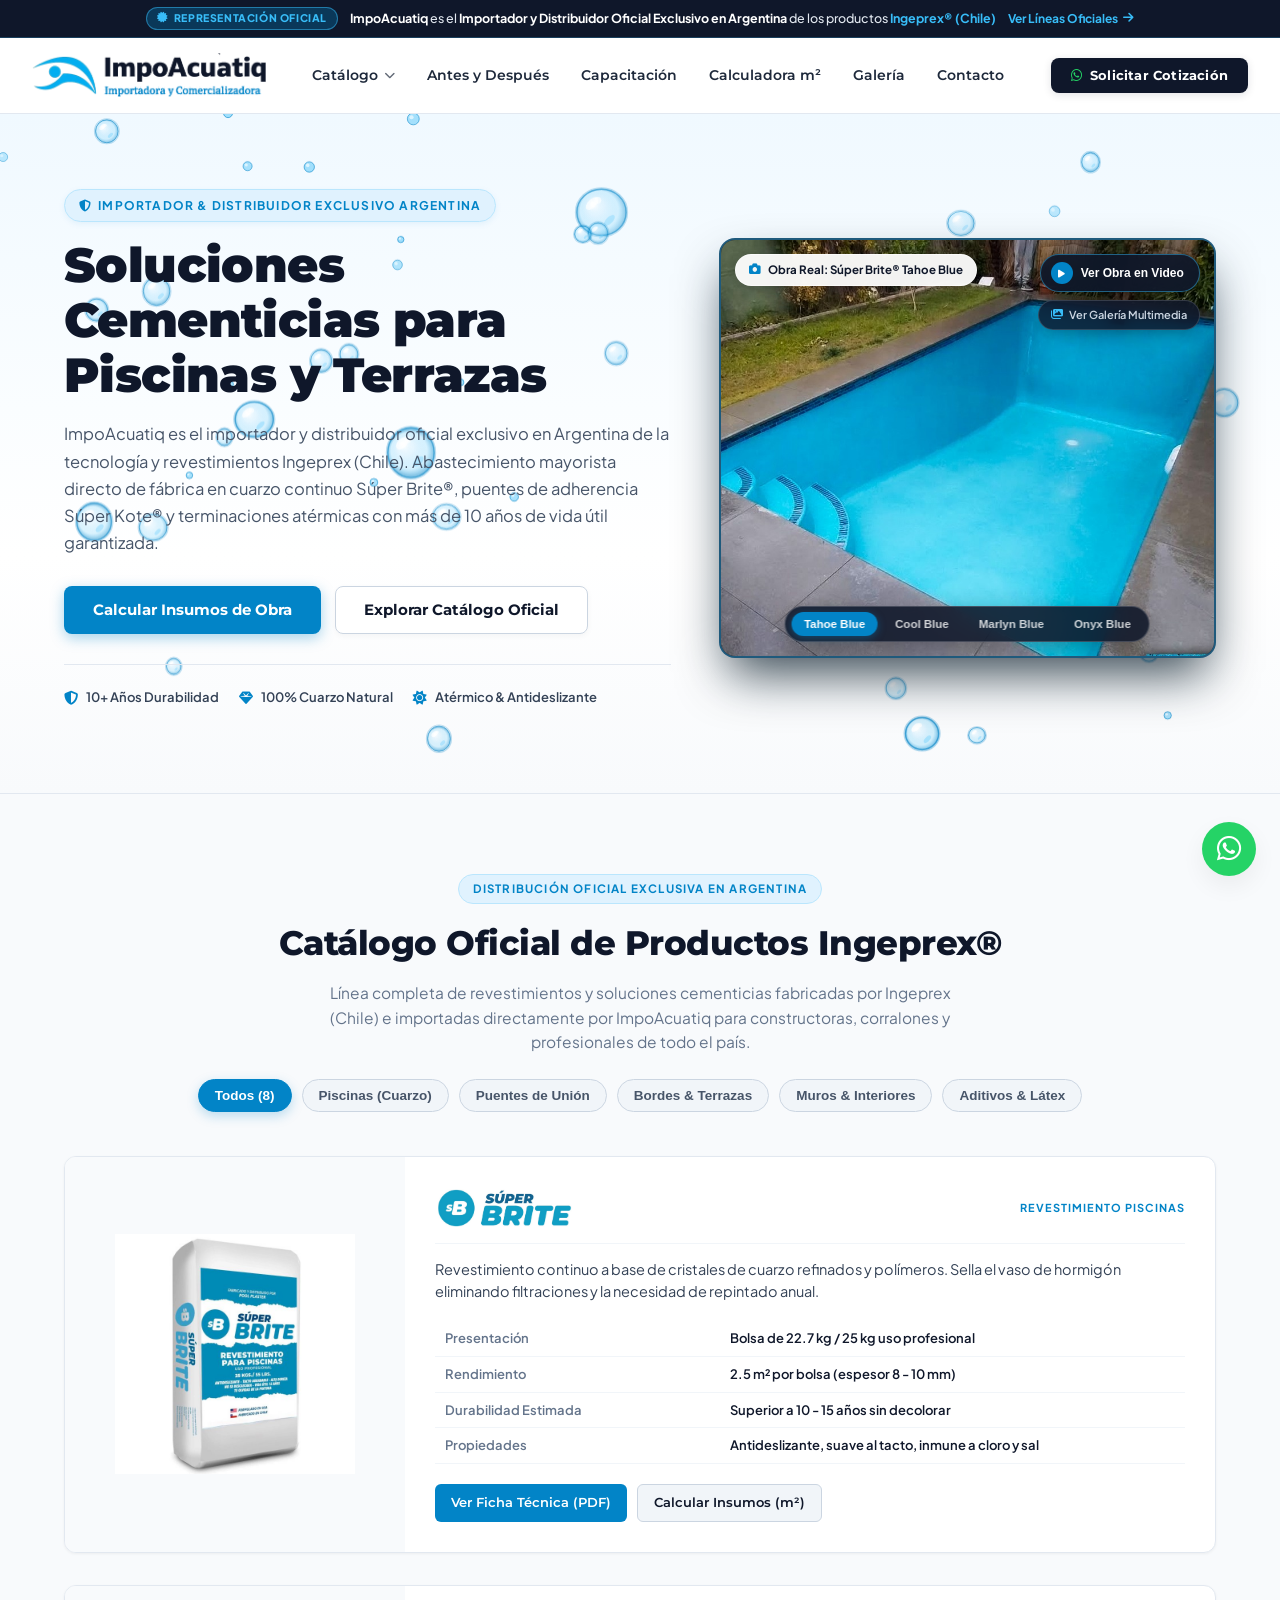
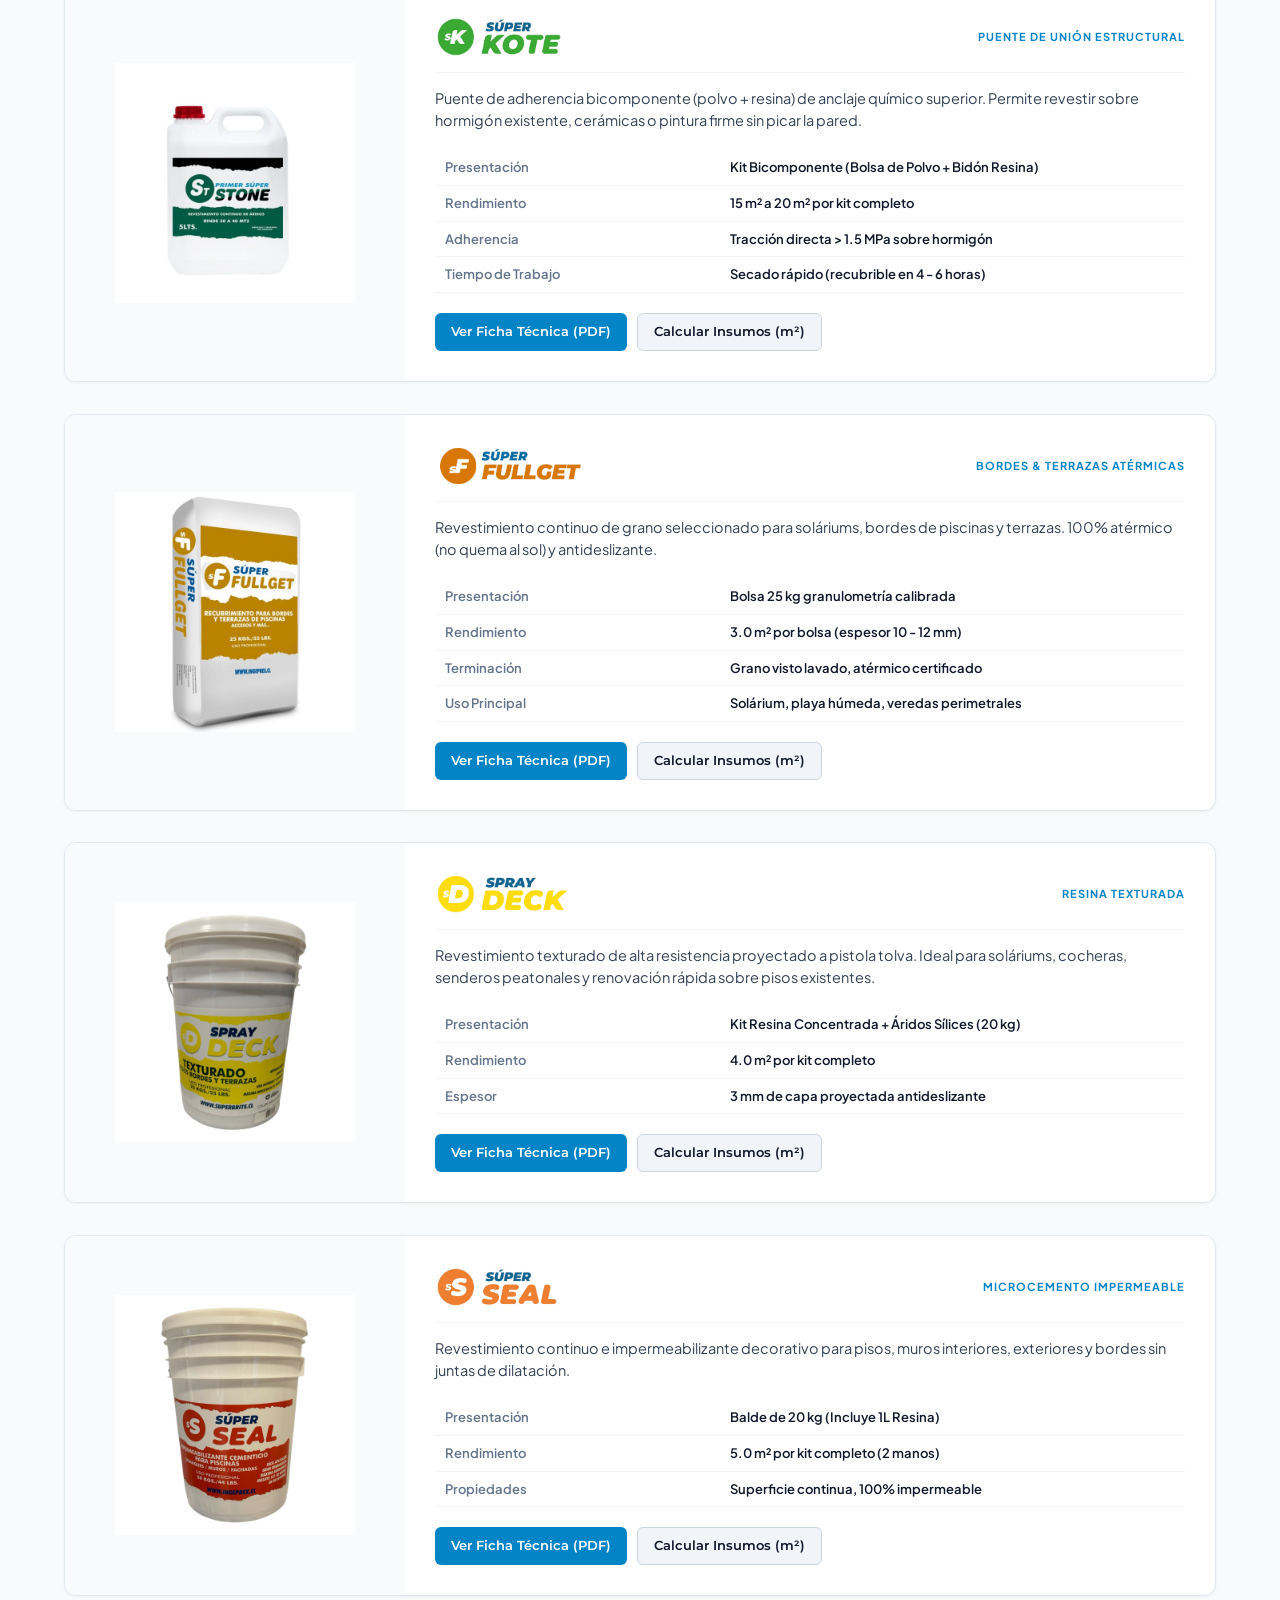
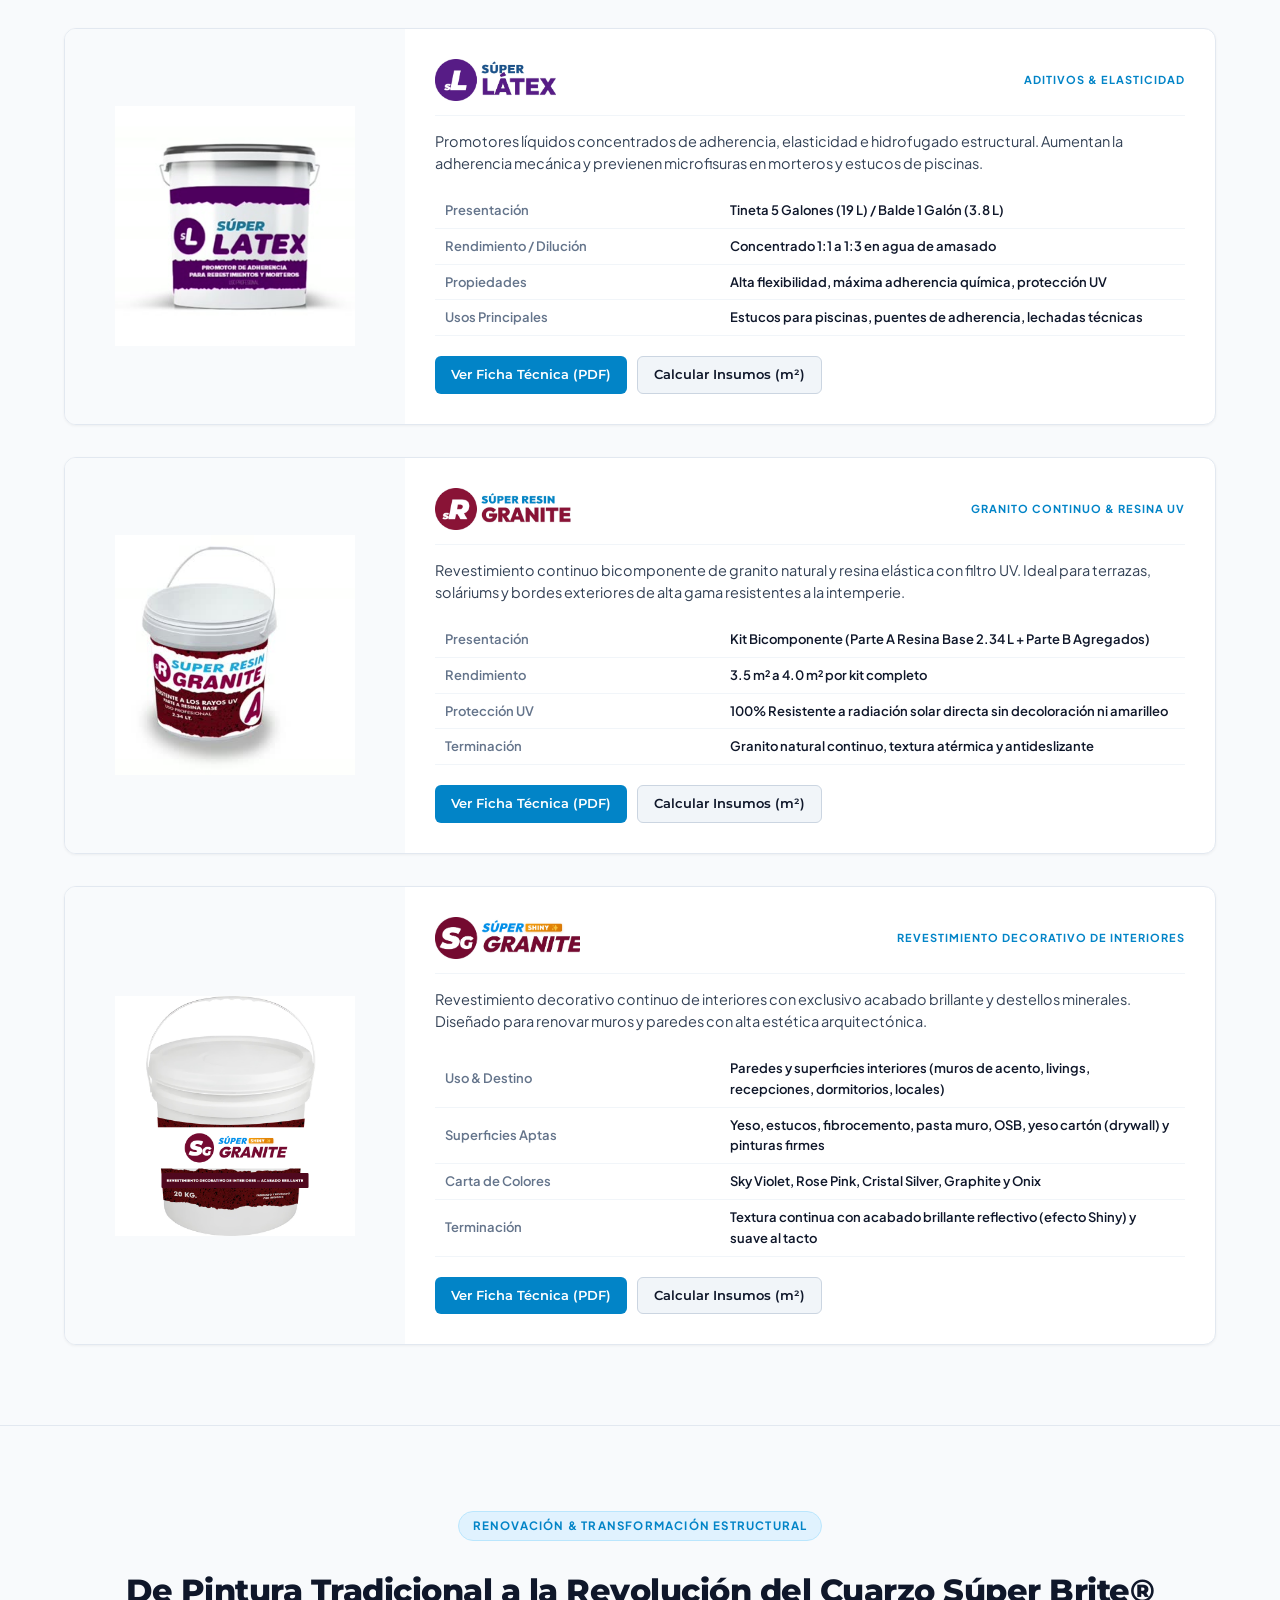
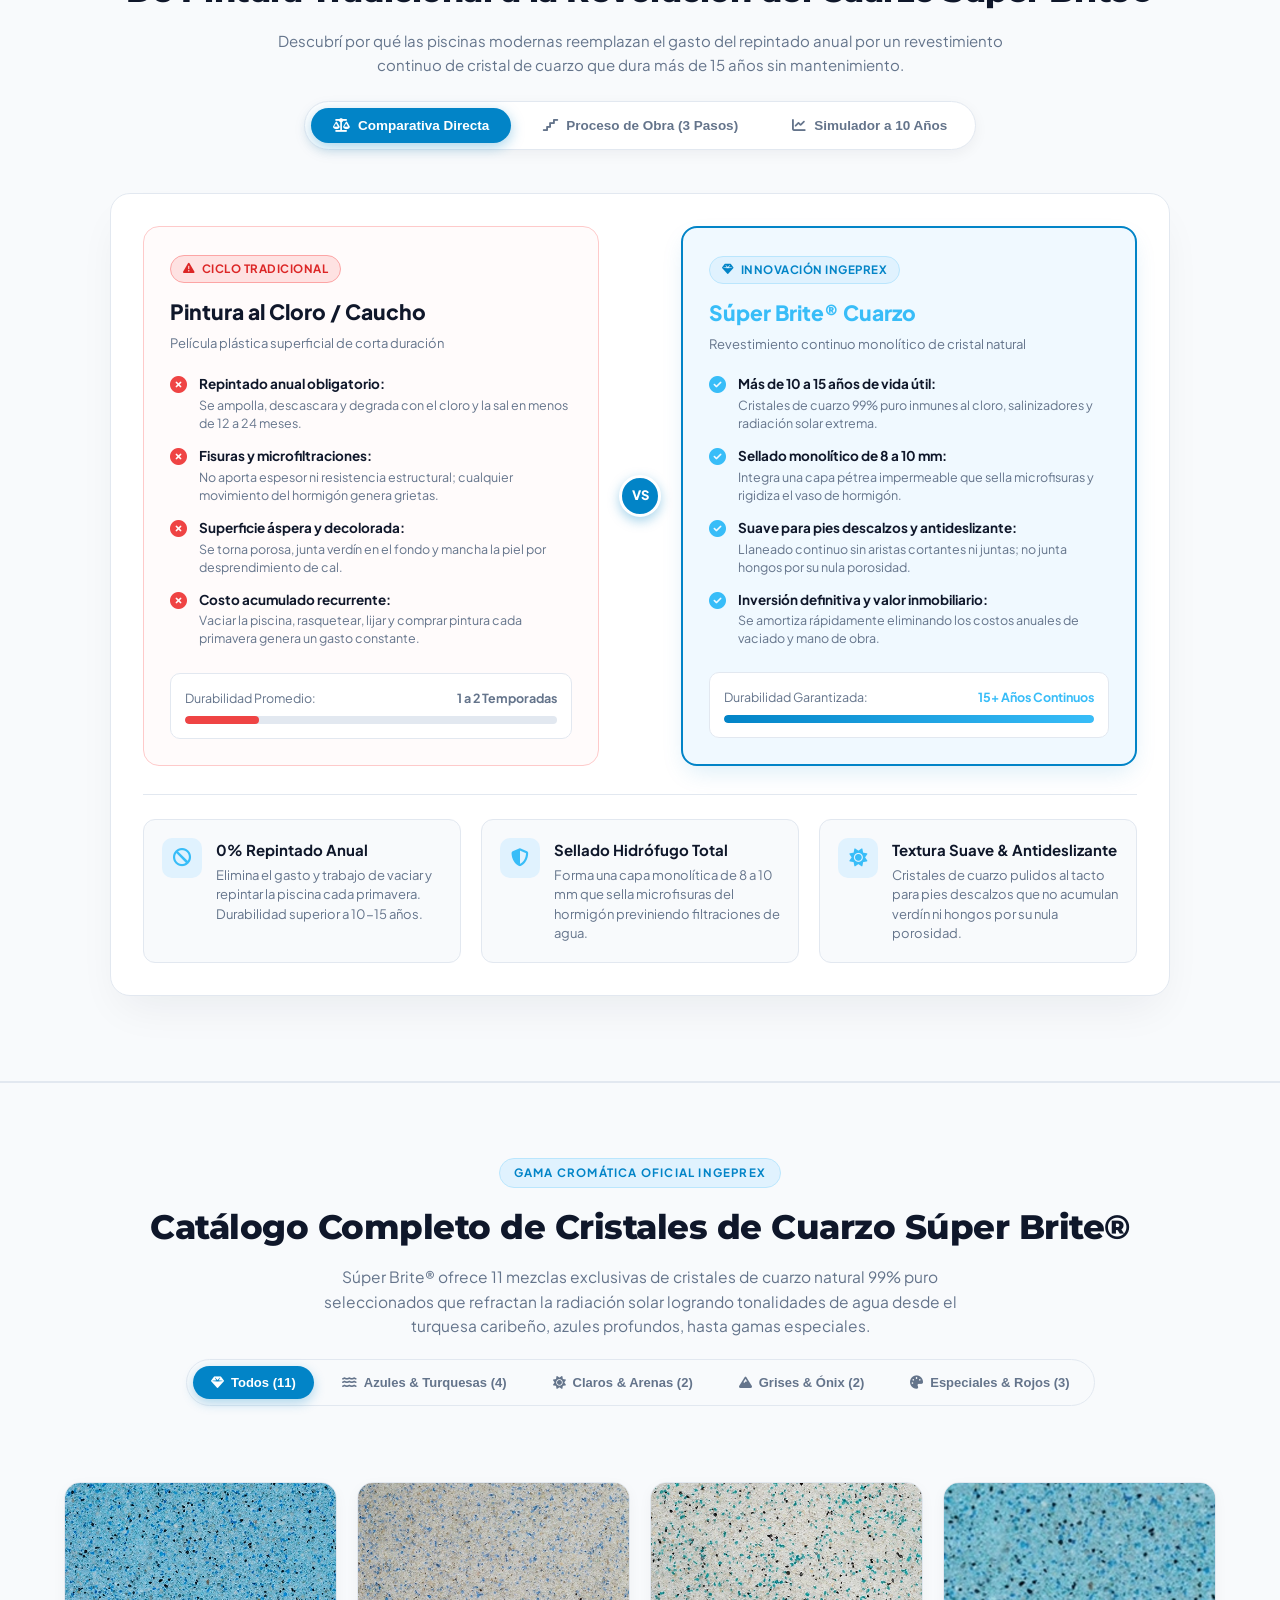
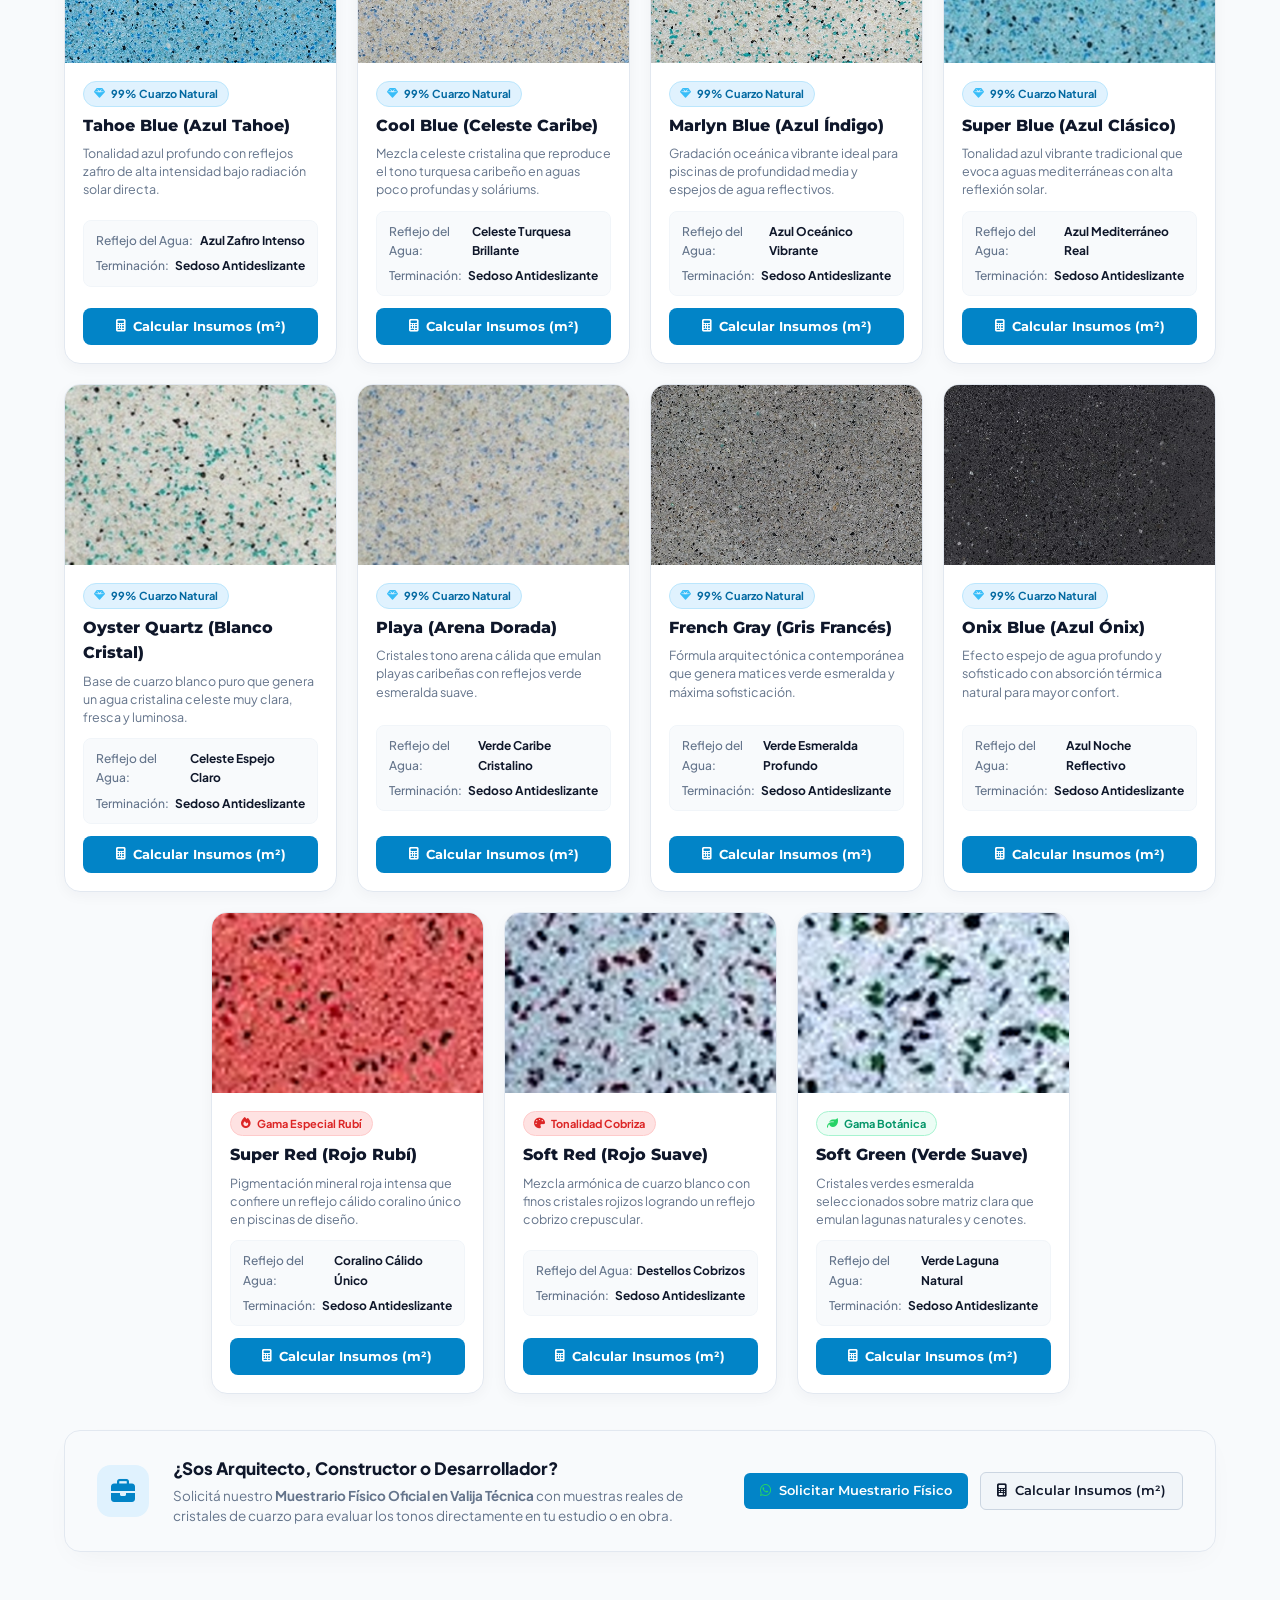
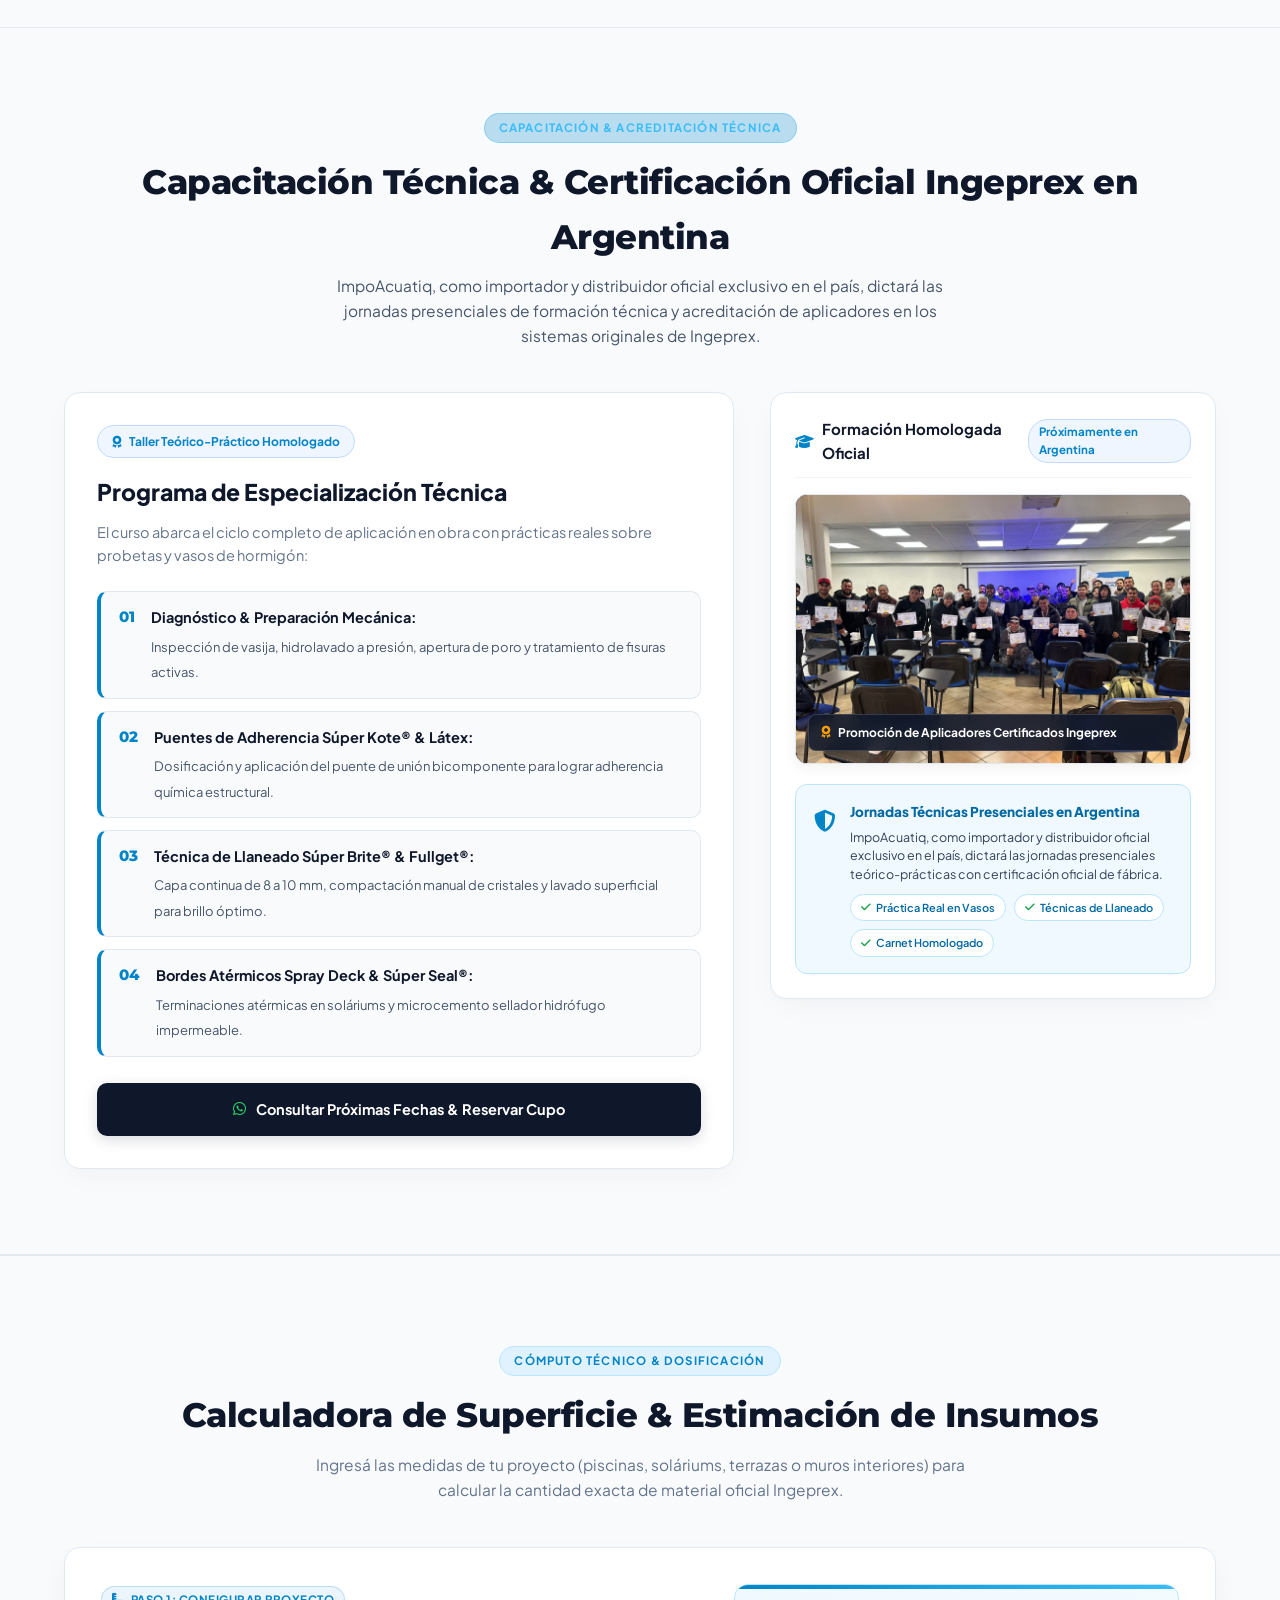
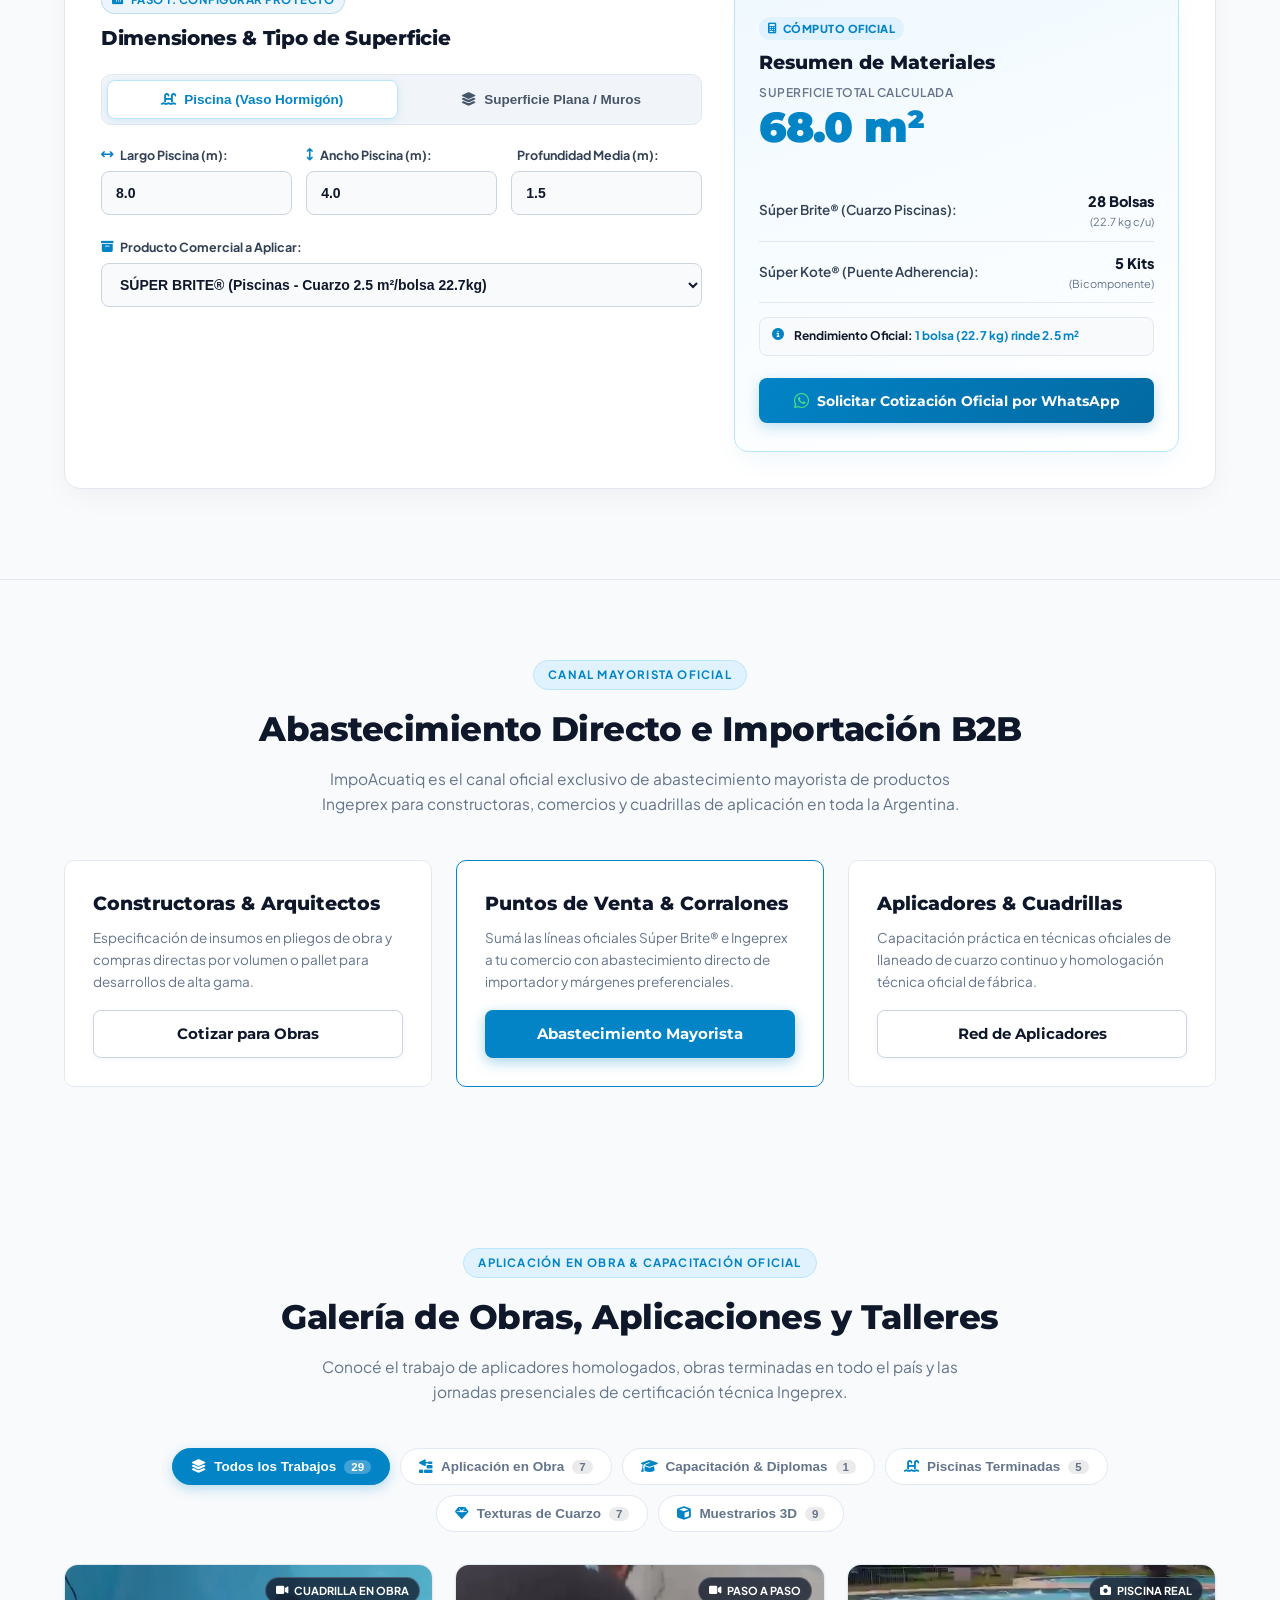
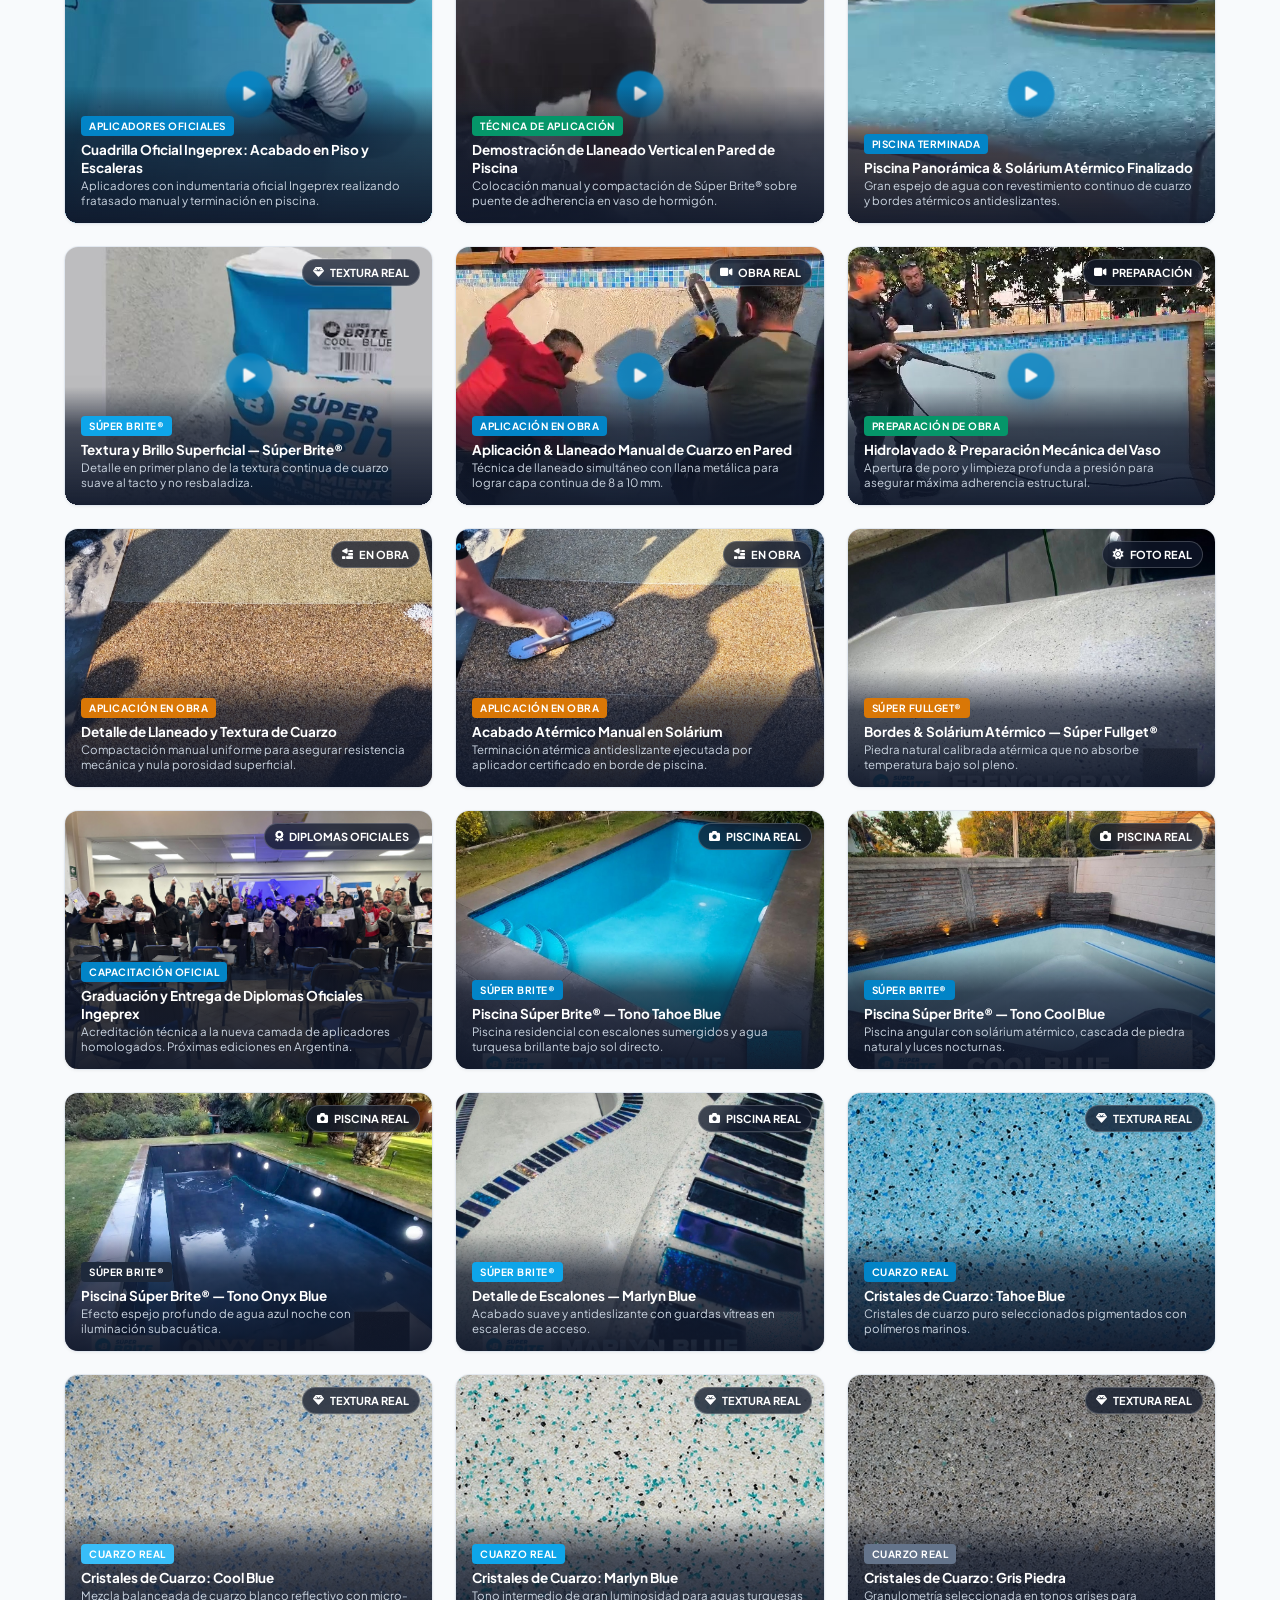
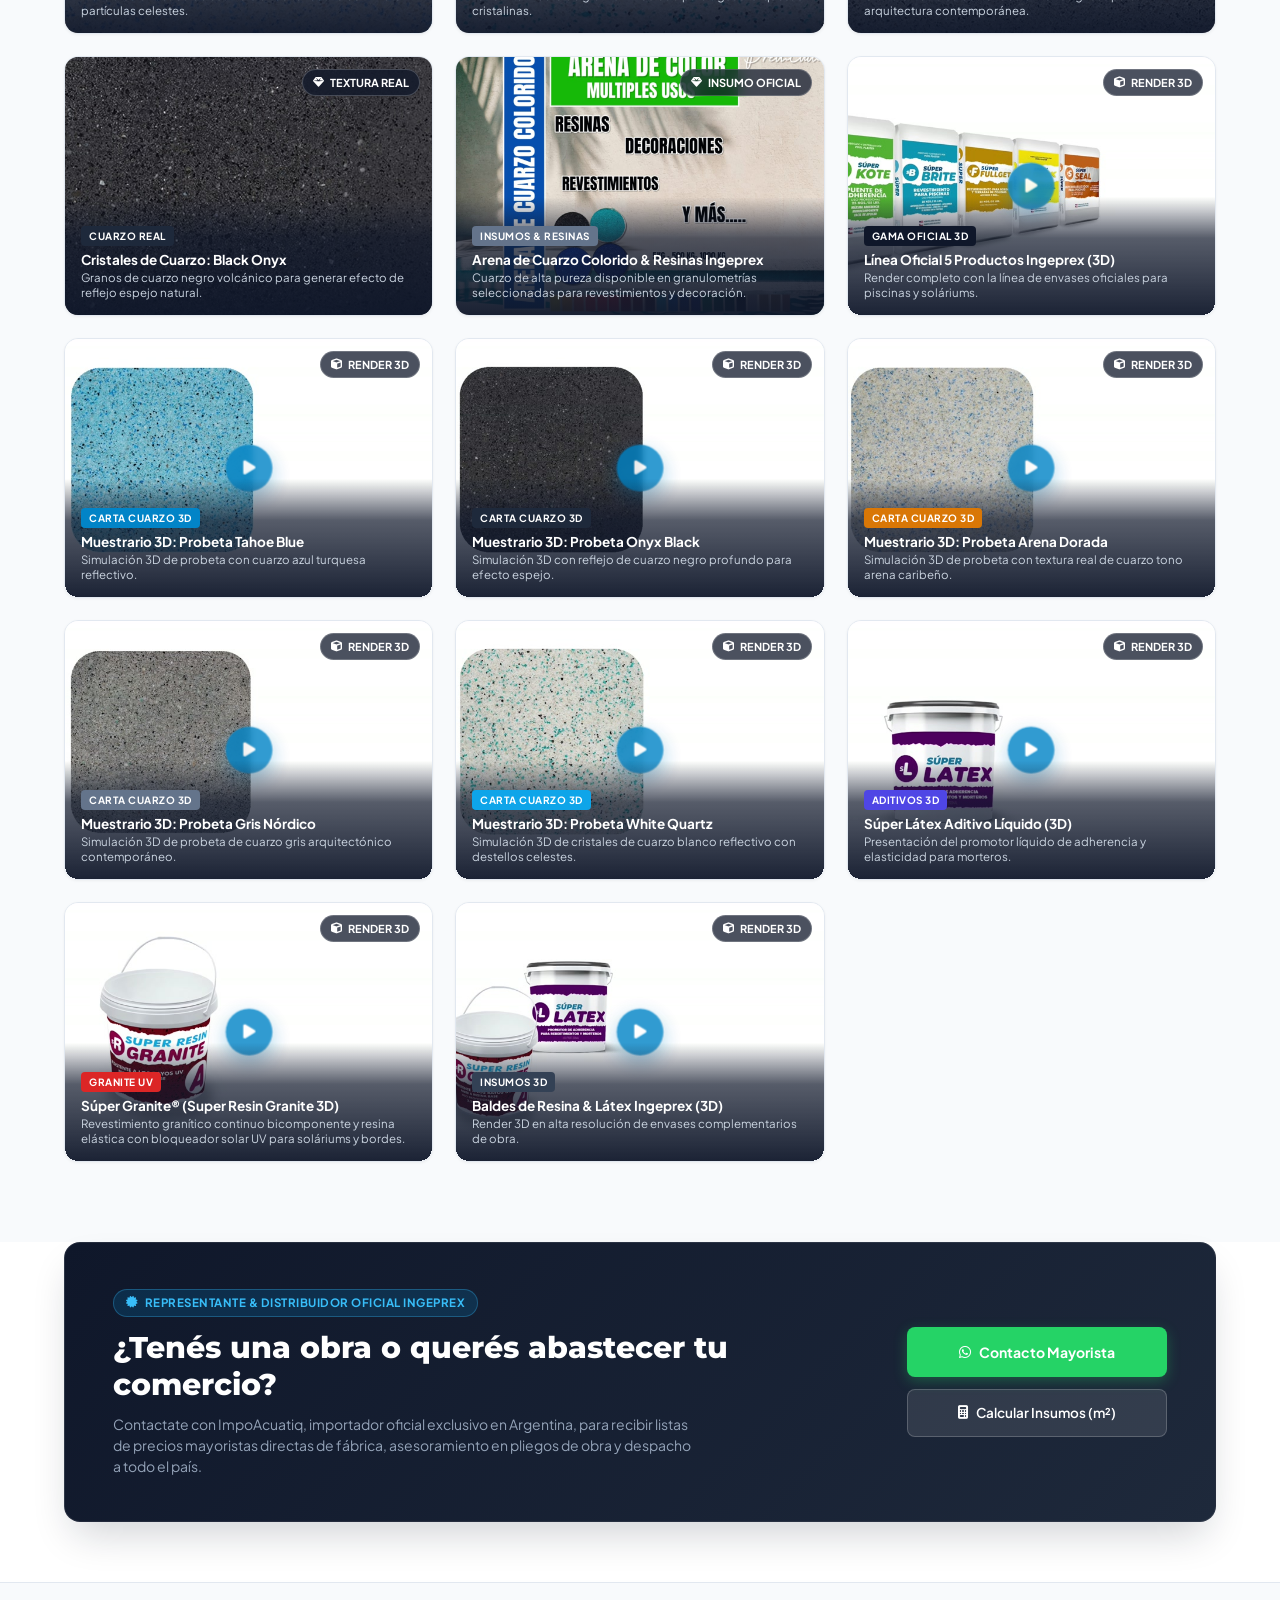
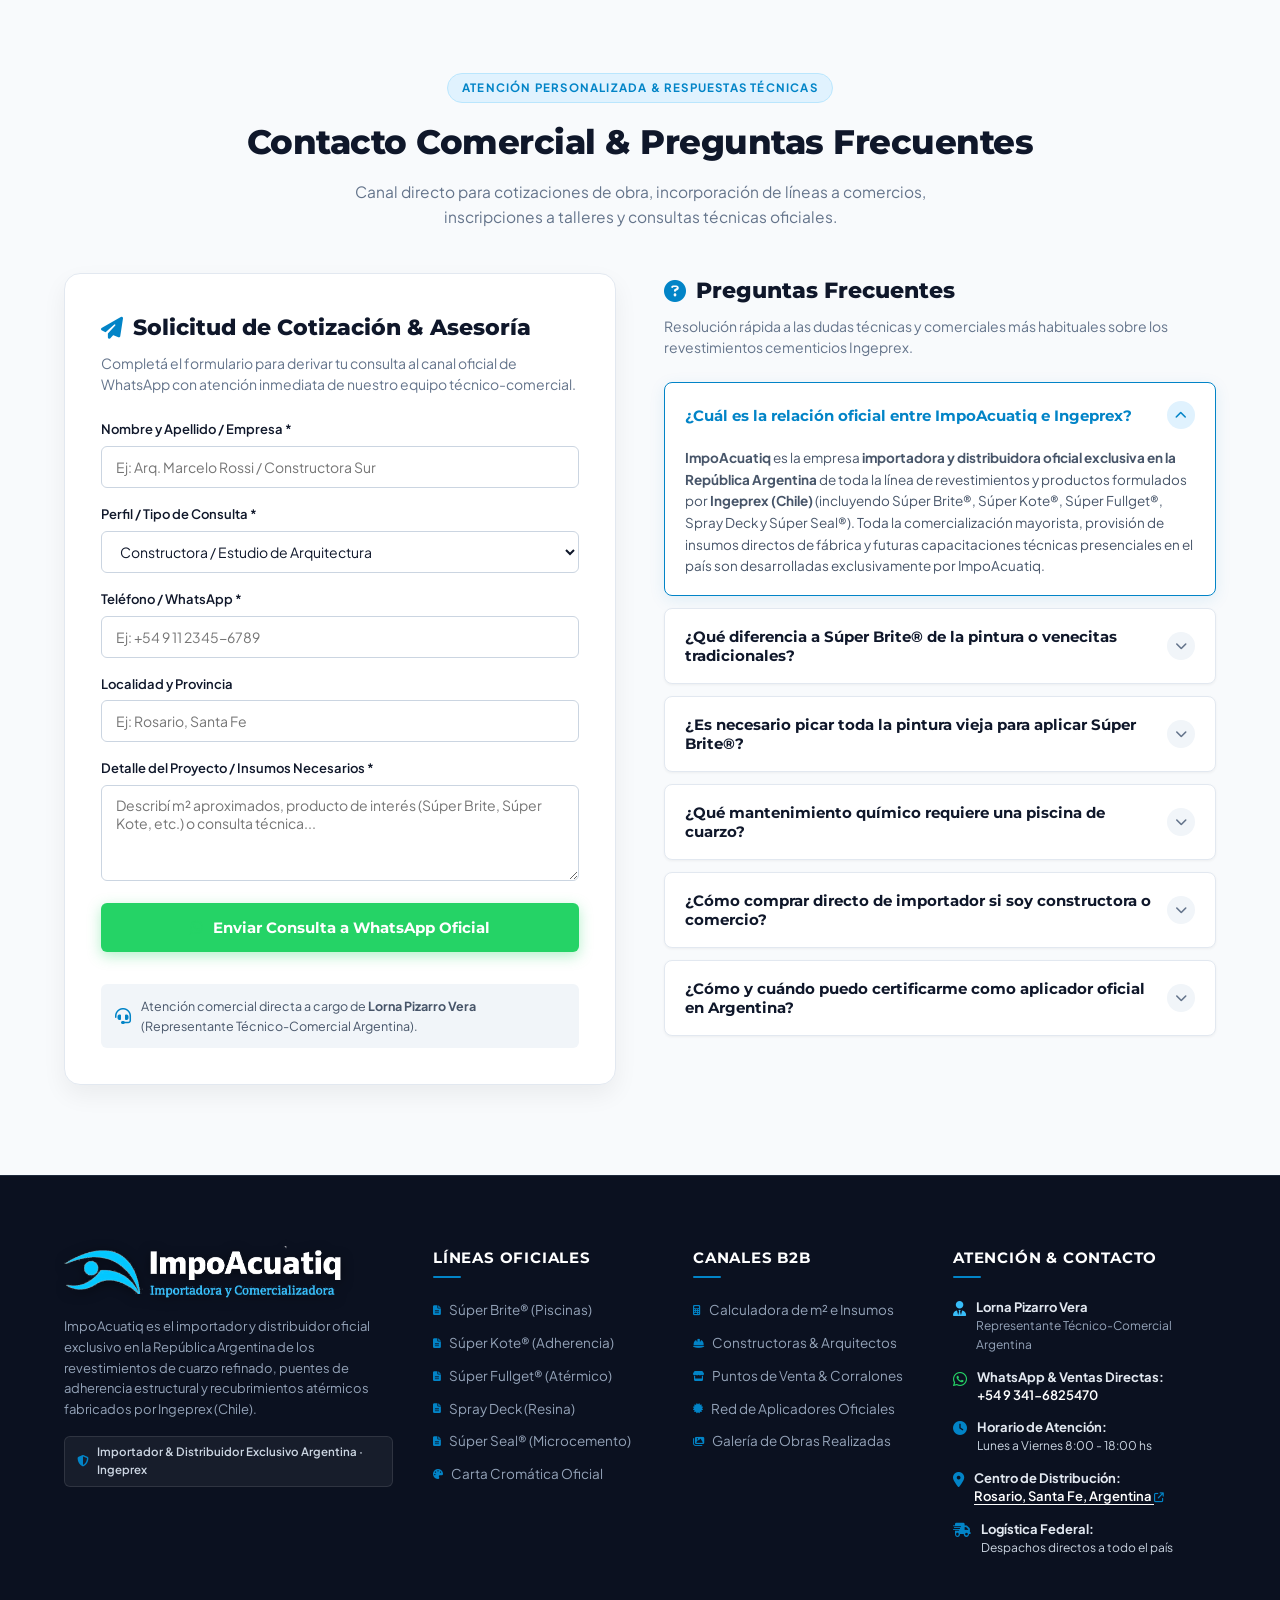
==== commit 25dda0e9: "Center the last row of swatches horizontally for perfect visual symmetry (v34.0)" ====
--- a/index.html
+++ b/index.html
@@ -15,7 +15,7 @@
     <link rel="stylesheet" href="https://cdnjs.cloudflare.com/ajax/libs/font-awesome/6.5.1/css/all.min.css">
     
     <!-- Stylesheet -->
-    <link rel="stylesheet" href="styles.css?v=33.0">
+    <link rel="stylesheet" href="styles.css?v=34.0">
 </head>
 <body>
 
@@ -1667,6 +1667,6 @@
         <i class="fa-brands fa-whatsapp"></i>
     </a>
 
-    <script src="app.js?v=33.0"></script>
+    <script src="app.js?v=34.0"></script>
 </body>
 </html>
--- a/styles.css
+++ b/styles.css
@@ -3752,8 +3752,9 @@
 }
 
 .color-swatches-grid {
-    display: grid;
-    grid-template-columns: repeat(4, 1fr);
+    display: flex;
+    flex-wrap: wrap;
+    justify-content: center;
     gap: 20px;
     margin-bottom: 36px;
 }
@@ -3767,6 +3768,9 @@
     transition: transform 0.25s ease, box-shadow 0.25s ease, border-color 0.25s ease;
     display: flex;
     flex-direction: column;
+    flex: 0 1 calc(25% - 15px);
+    min-width: 250px;
+    max-width: 300px;
 }
 
 .swatch-card:hover {
@@ -3961,14 +3965,16 @@
 }
 
 @media (max-width: 1200px) {
-    .color-swatches-grid {
-        grid-template-columns: repeat(3, 1fr);
+    .swatch-card {
+        flex: 0 1 calc(33.333% - 14px);
+        max-width: 340px;
     }
 }
 
 @media (max-width: 860px) {
-    .color-swatches-grid {
-        grid-template-columns: repeat(2, 1fr);
+    .swatch-card {
+        flex: 0 1 calc(50% - 10px);
+        max-width: none;
     }
     .swatch-sample-banner {
         flex-direction: column;
@@ -3987,8 +3993,8 @@
 }
 
 @media (max-width: 540px) {
-    .color-swatches-grid {
-        grid-template-columns: 1fr;
+    .swatch-card {
+        flex: 0 1 100%;
     }
 }
 
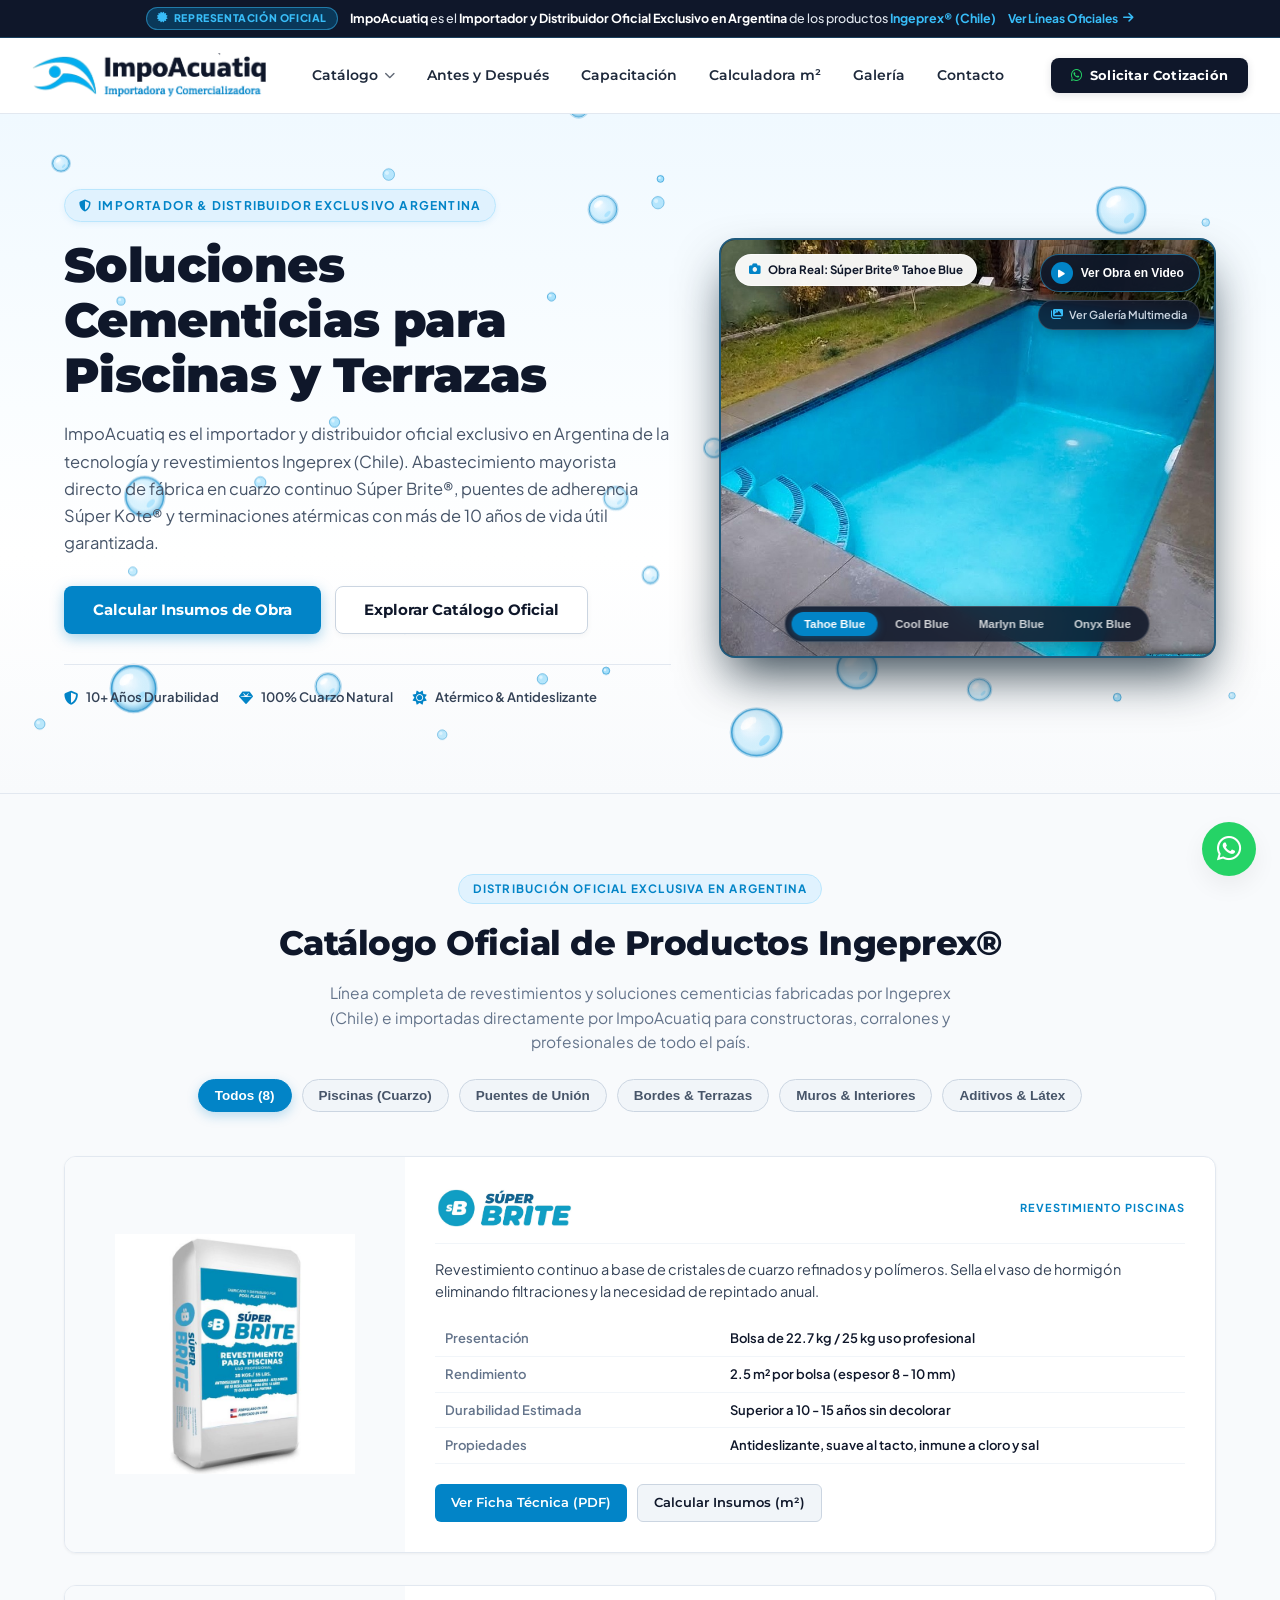
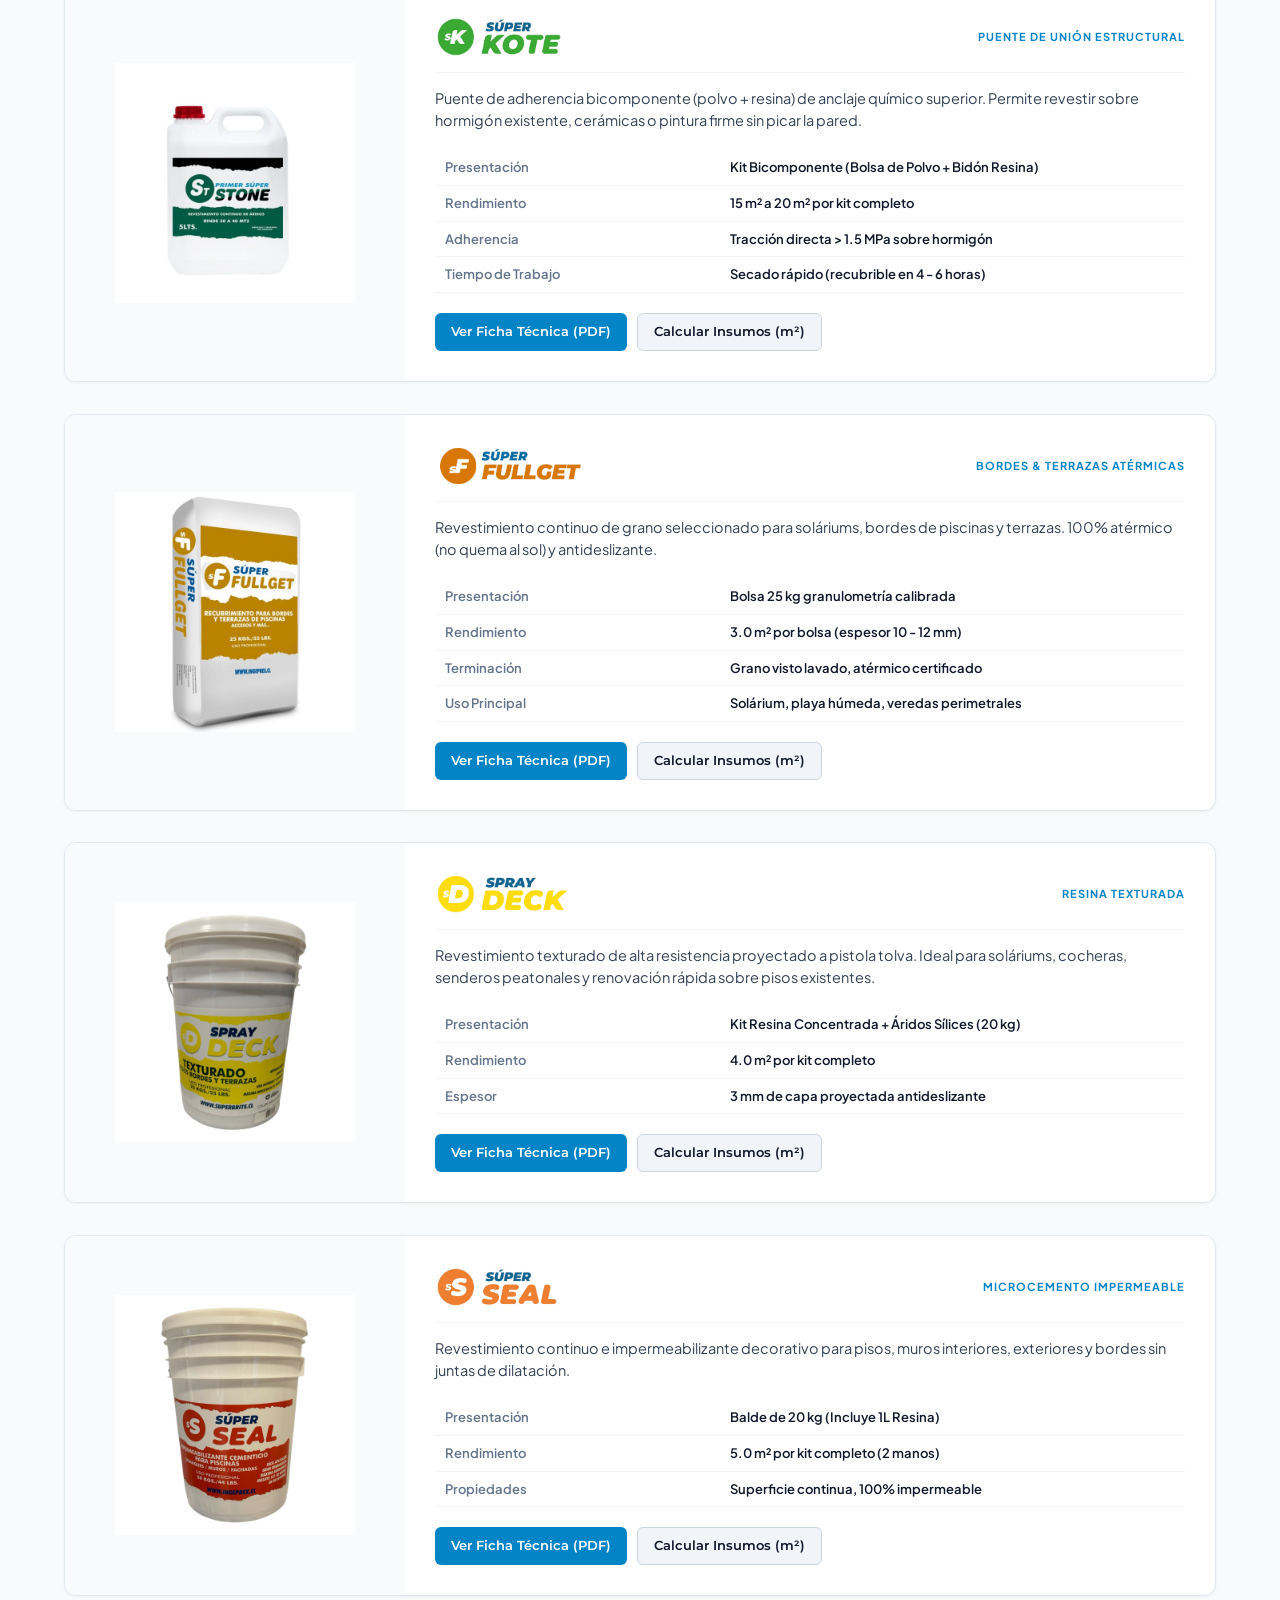
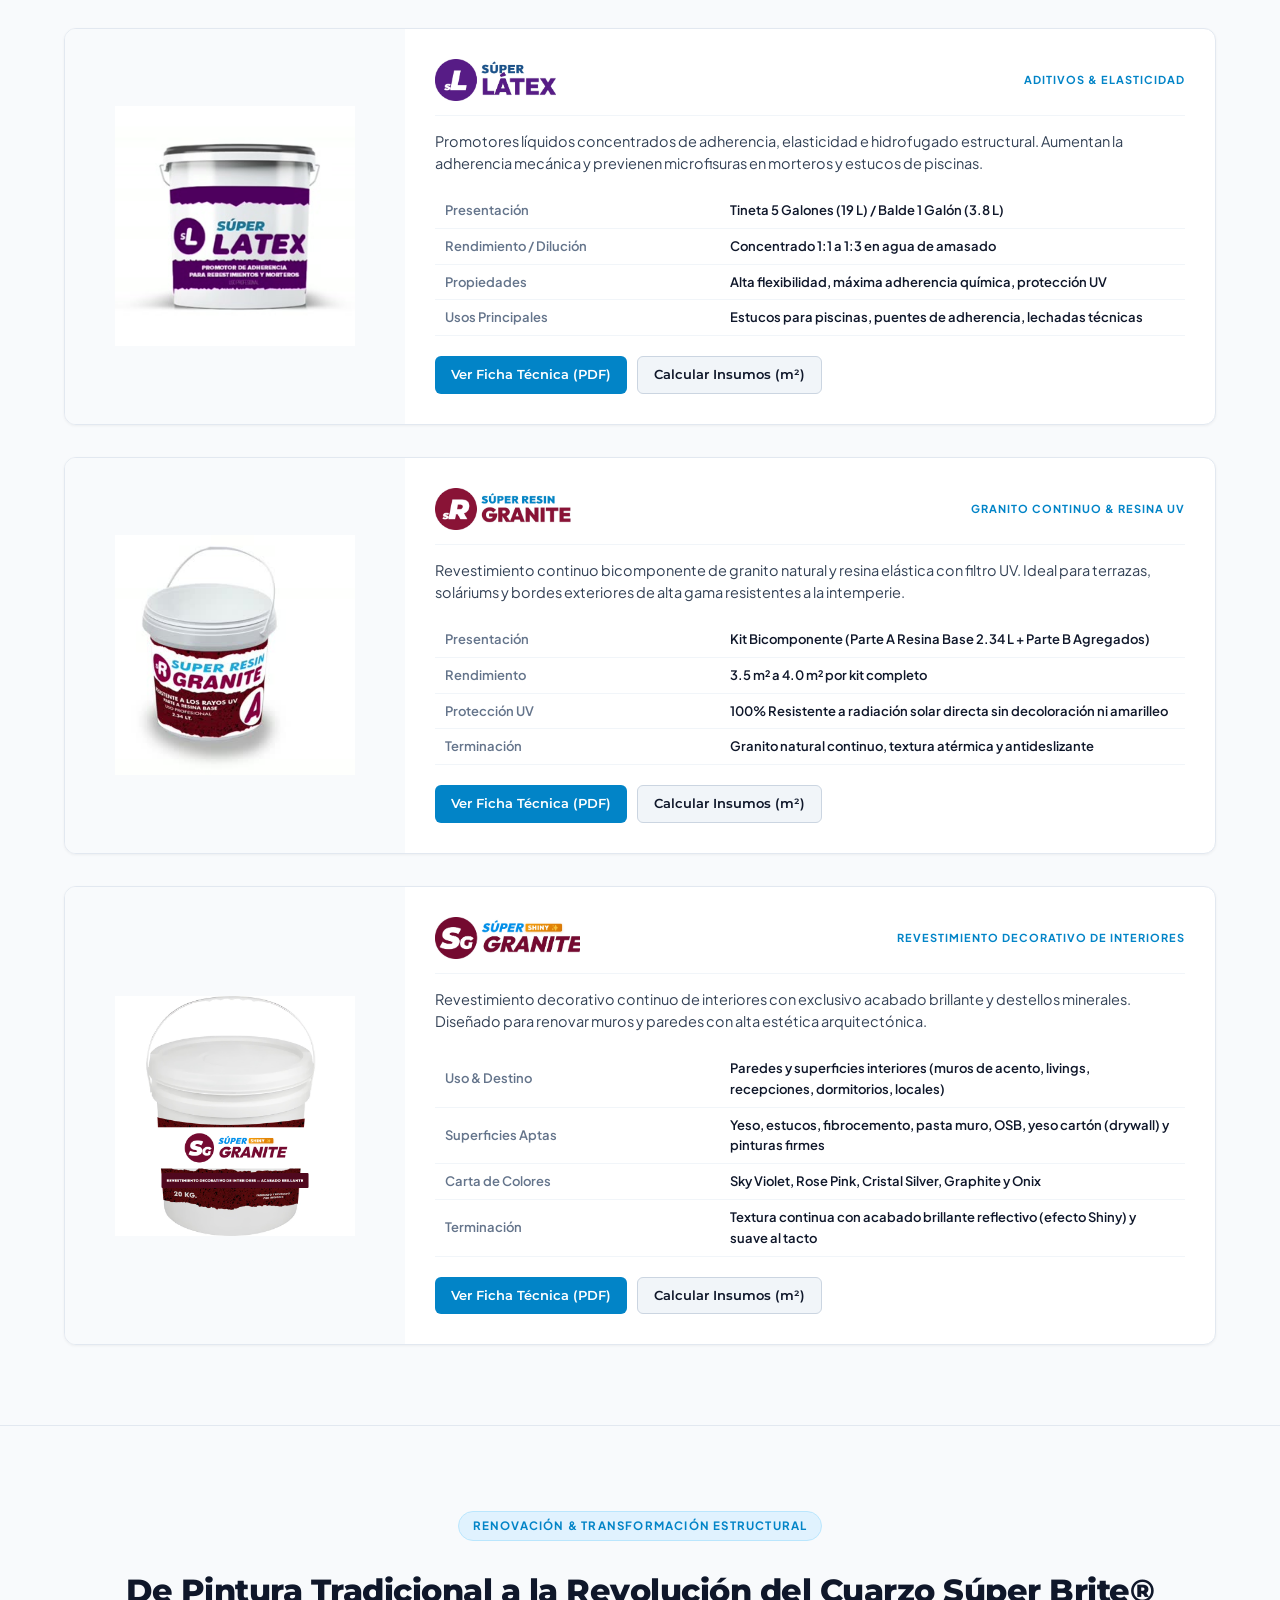
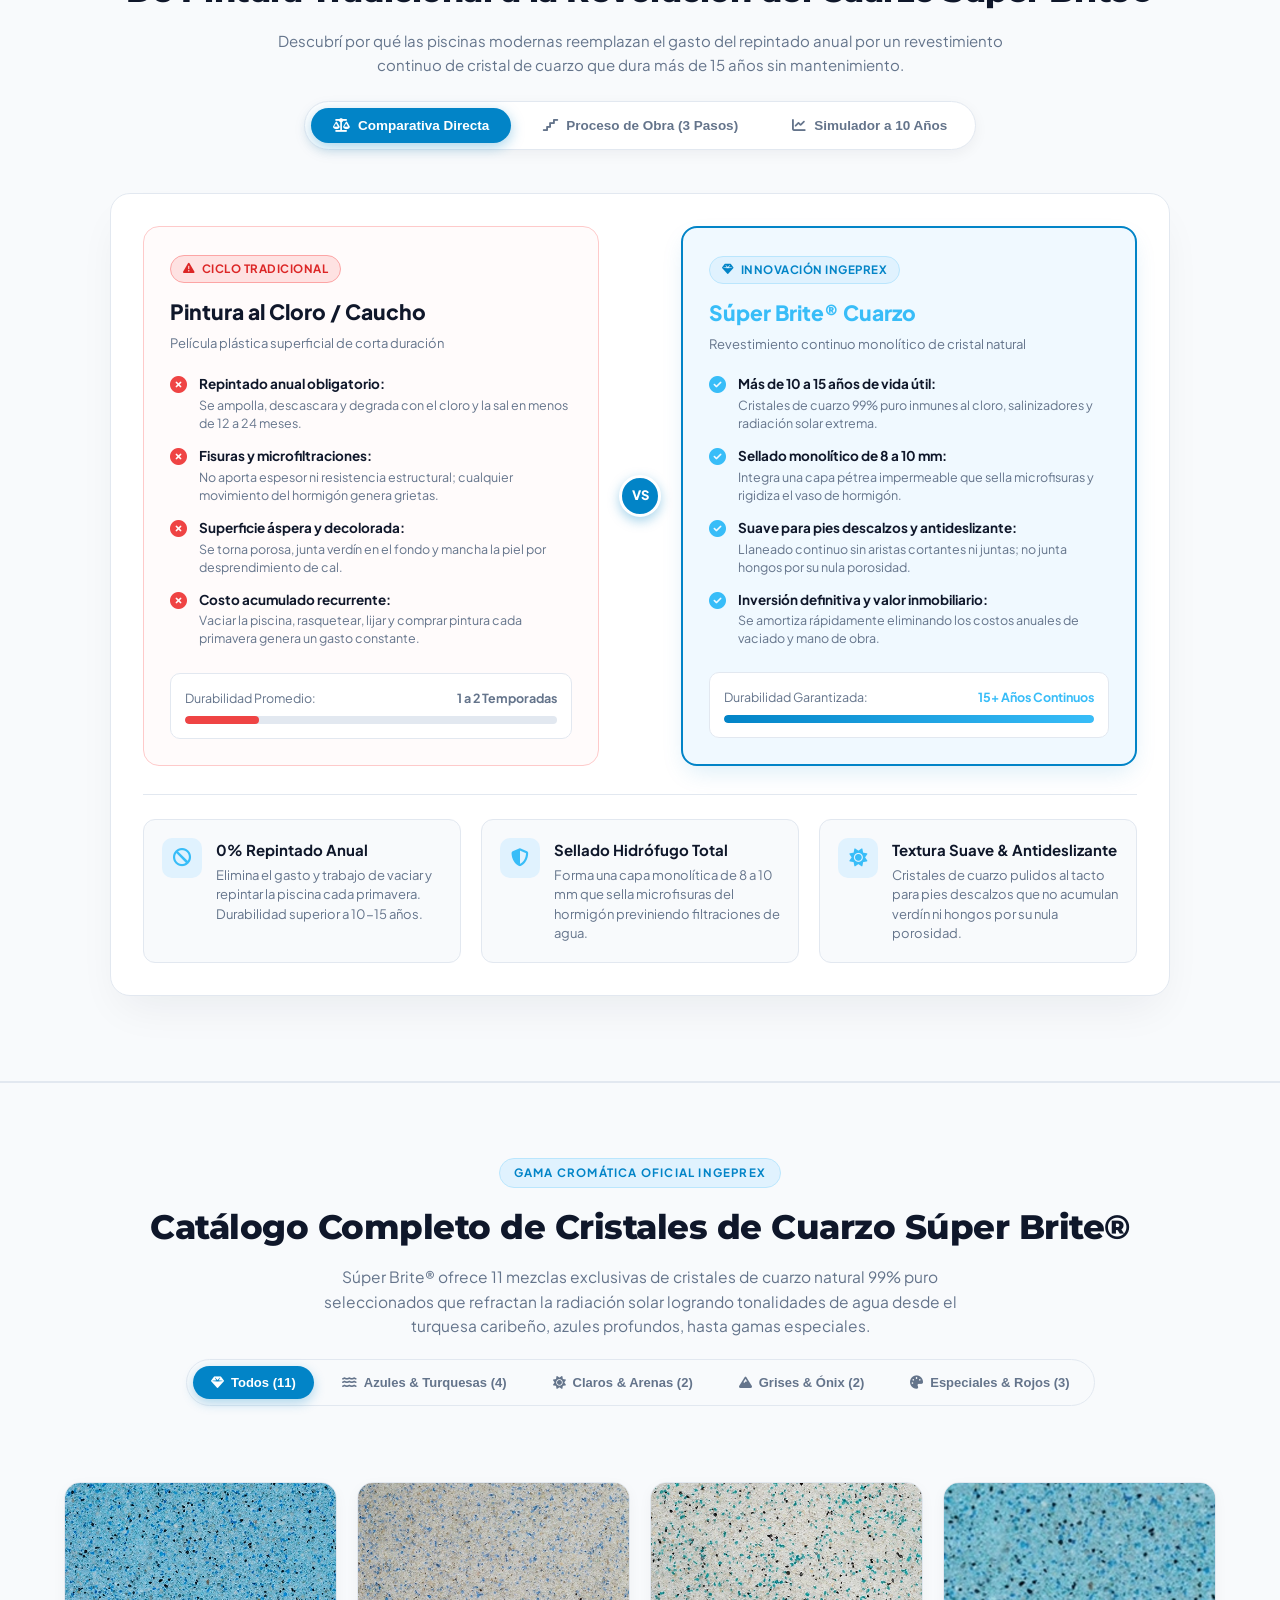
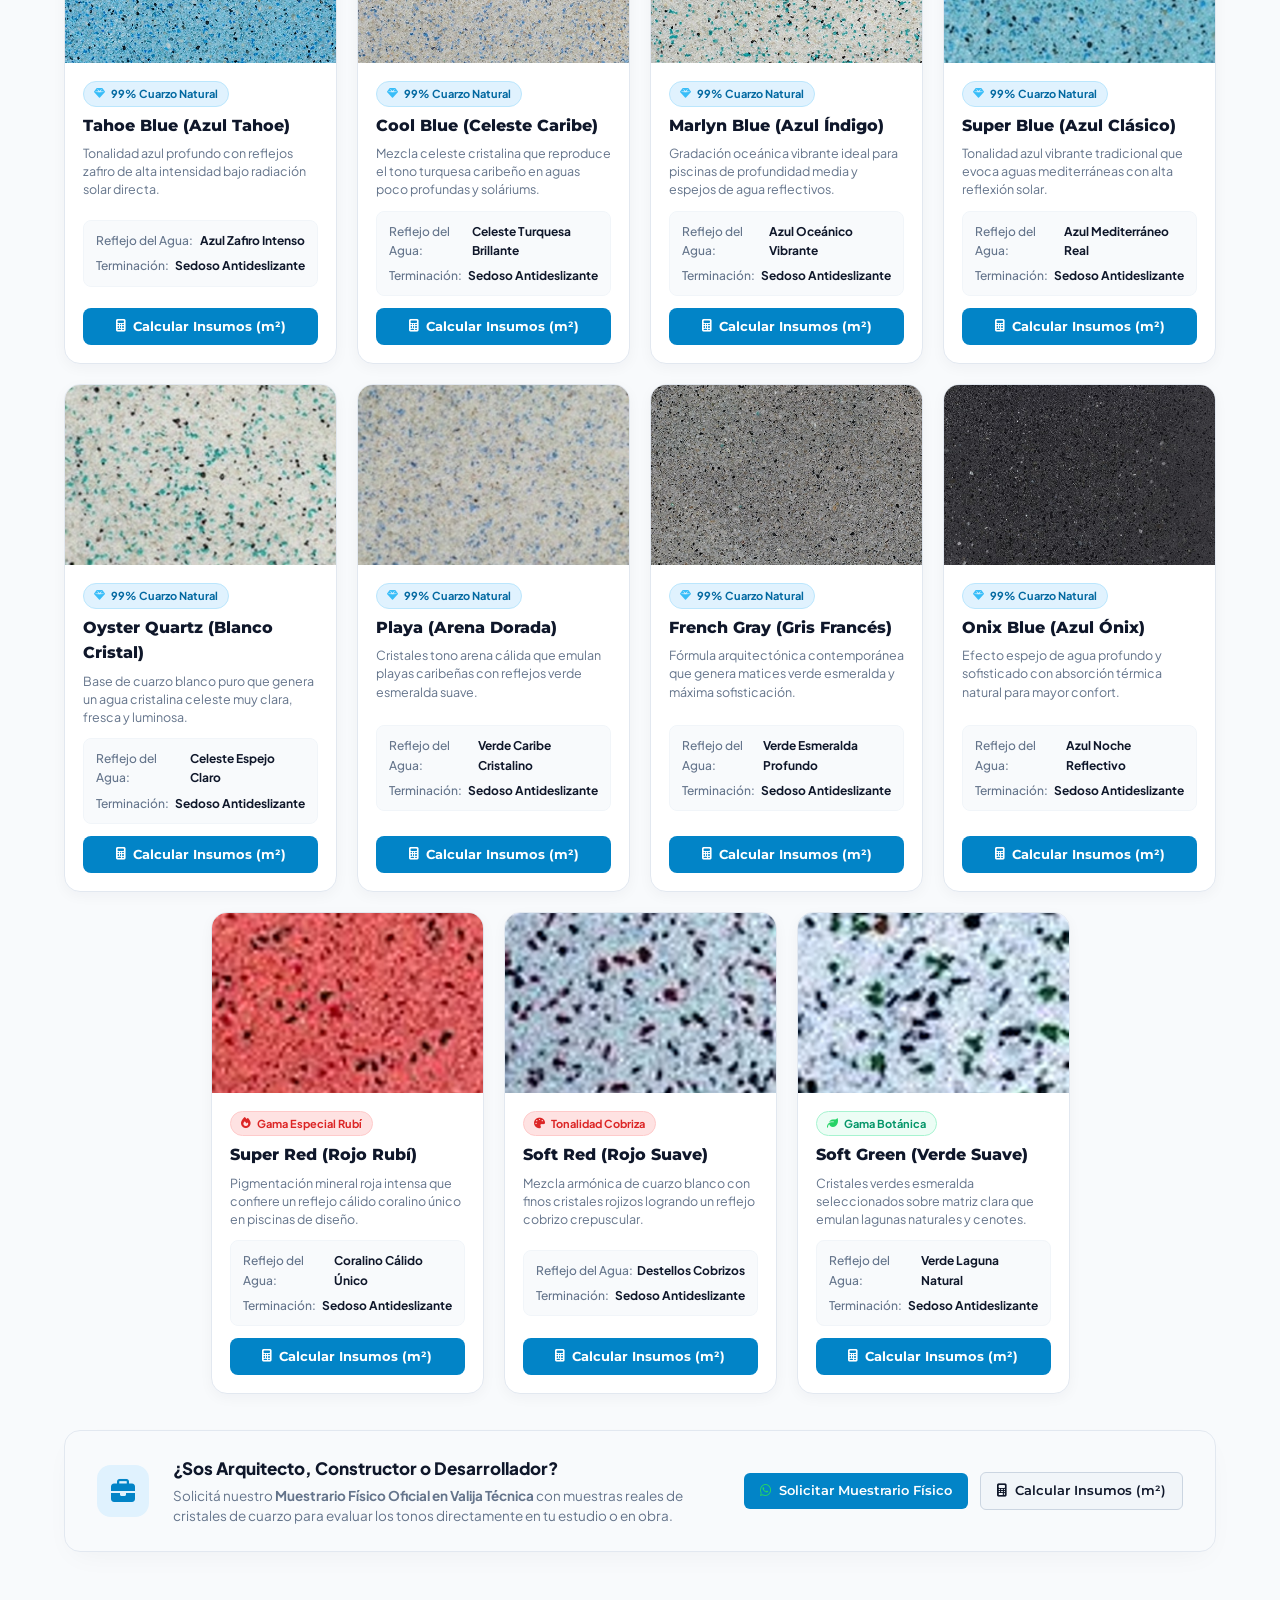
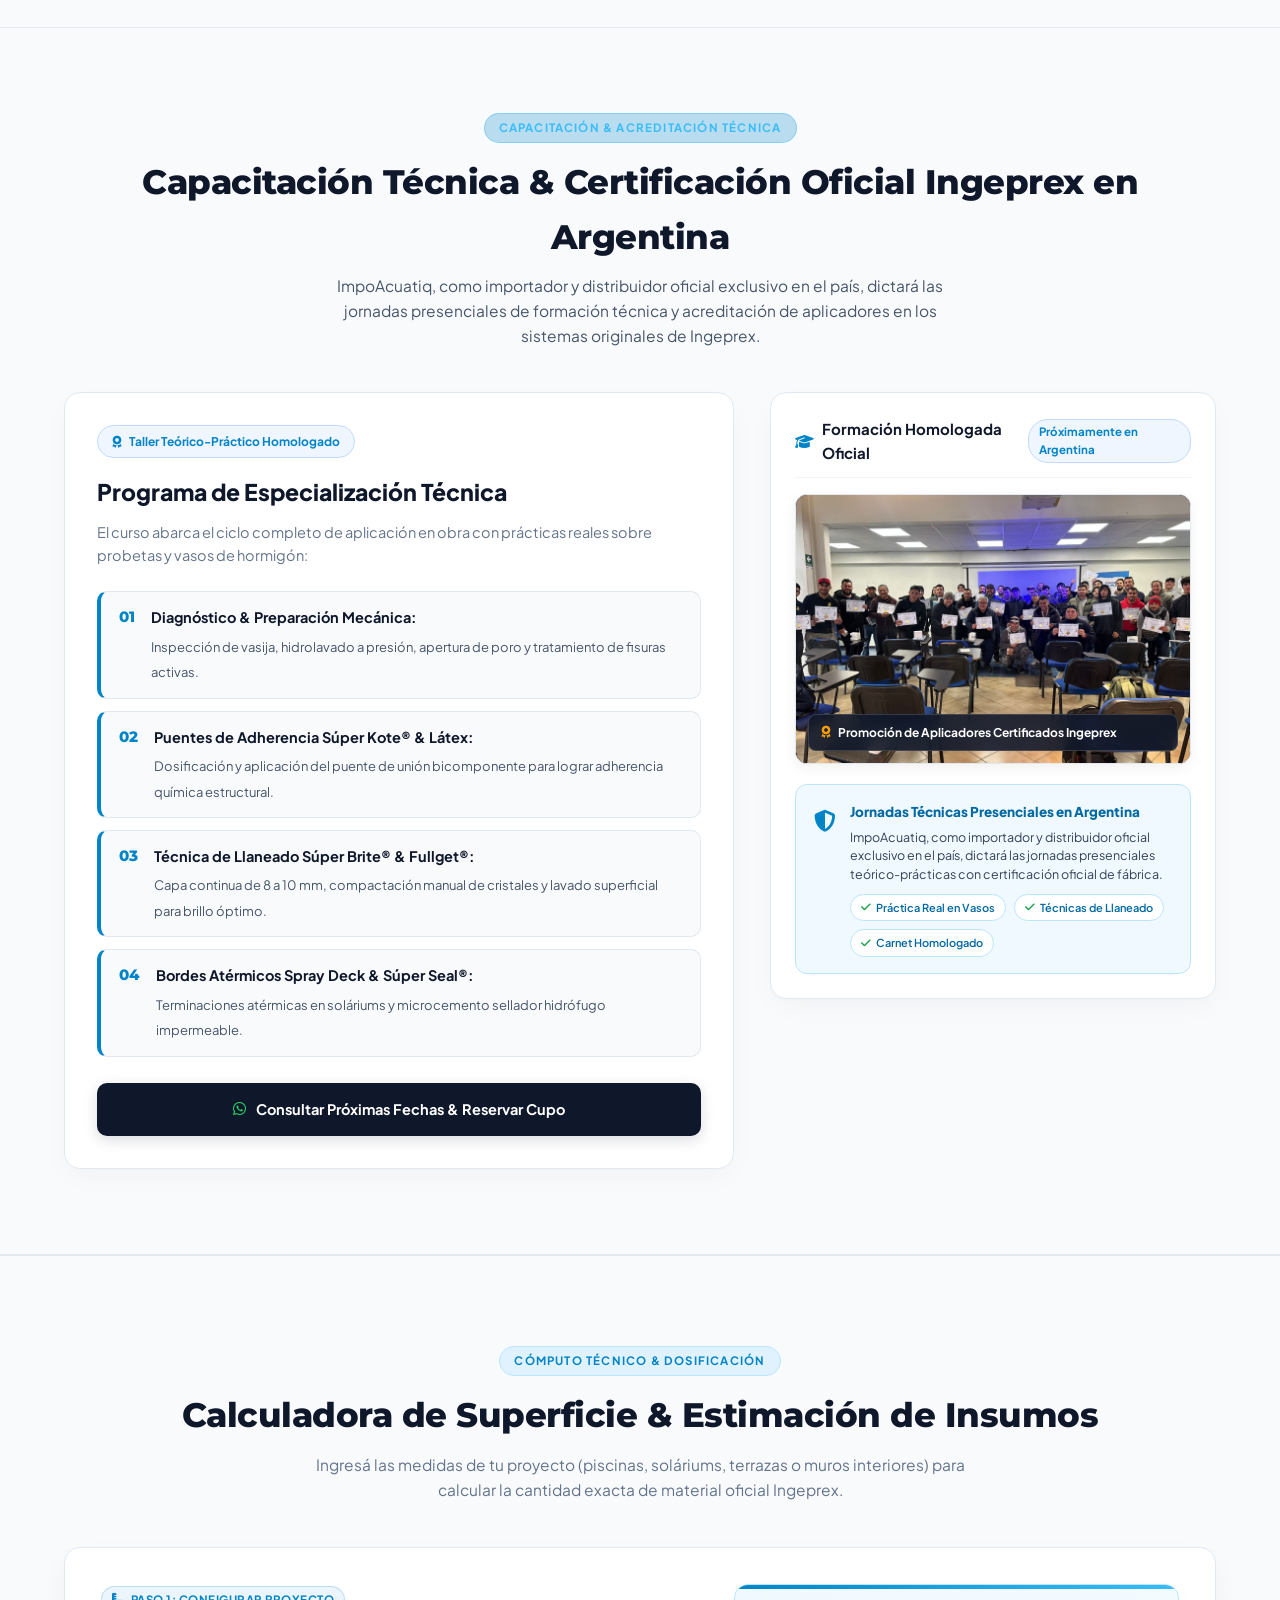
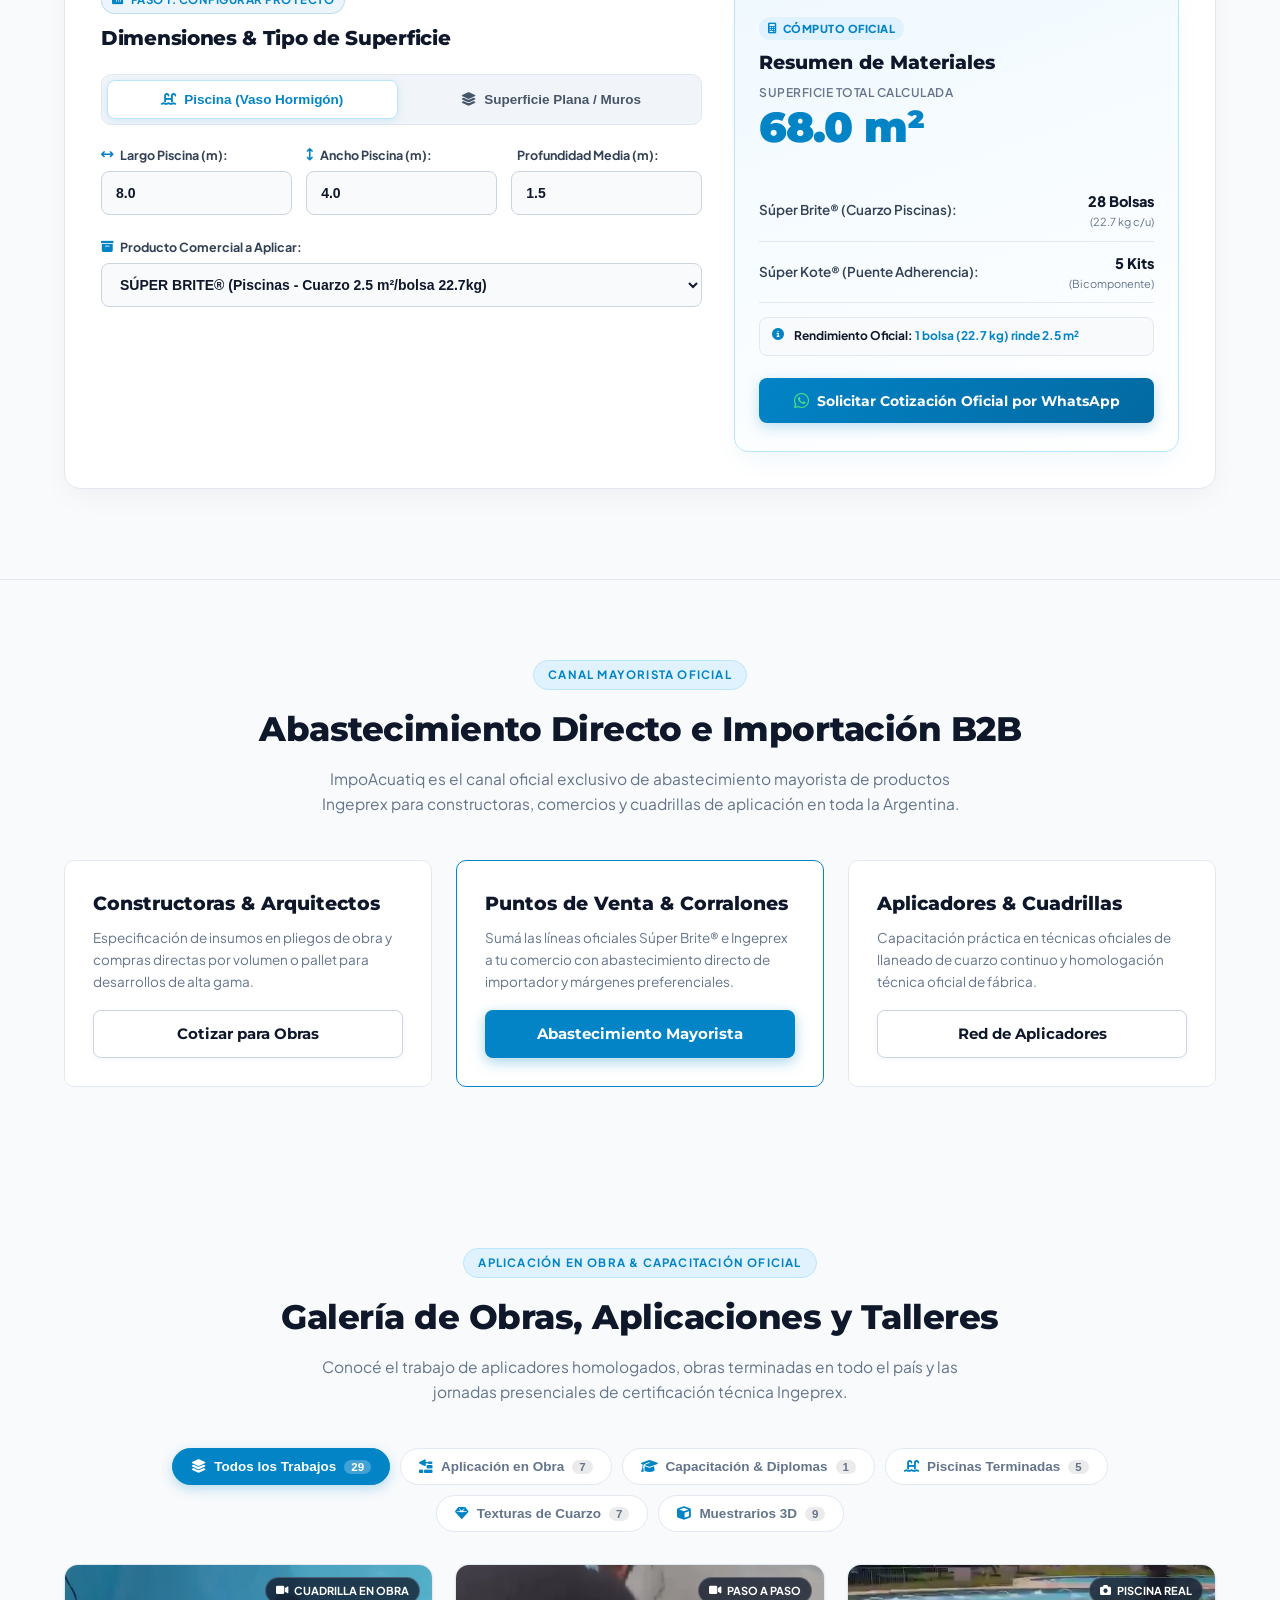
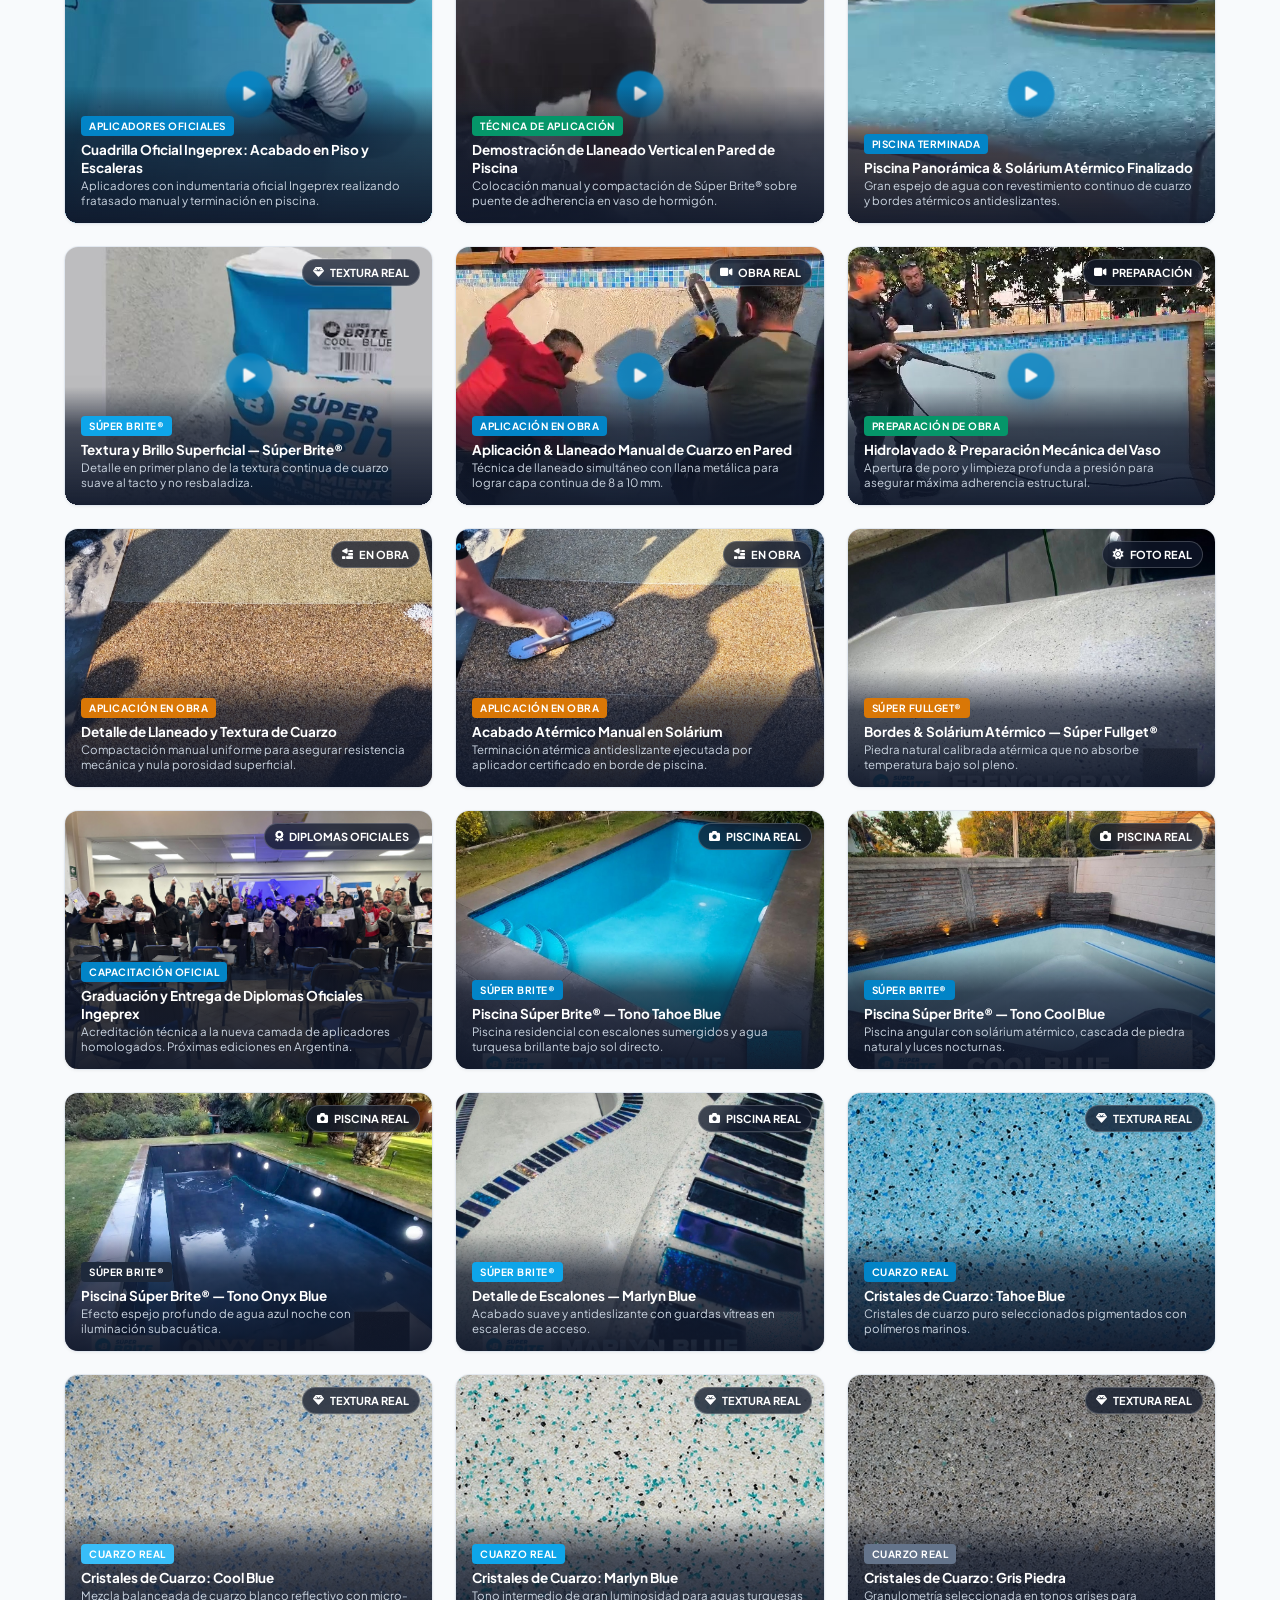
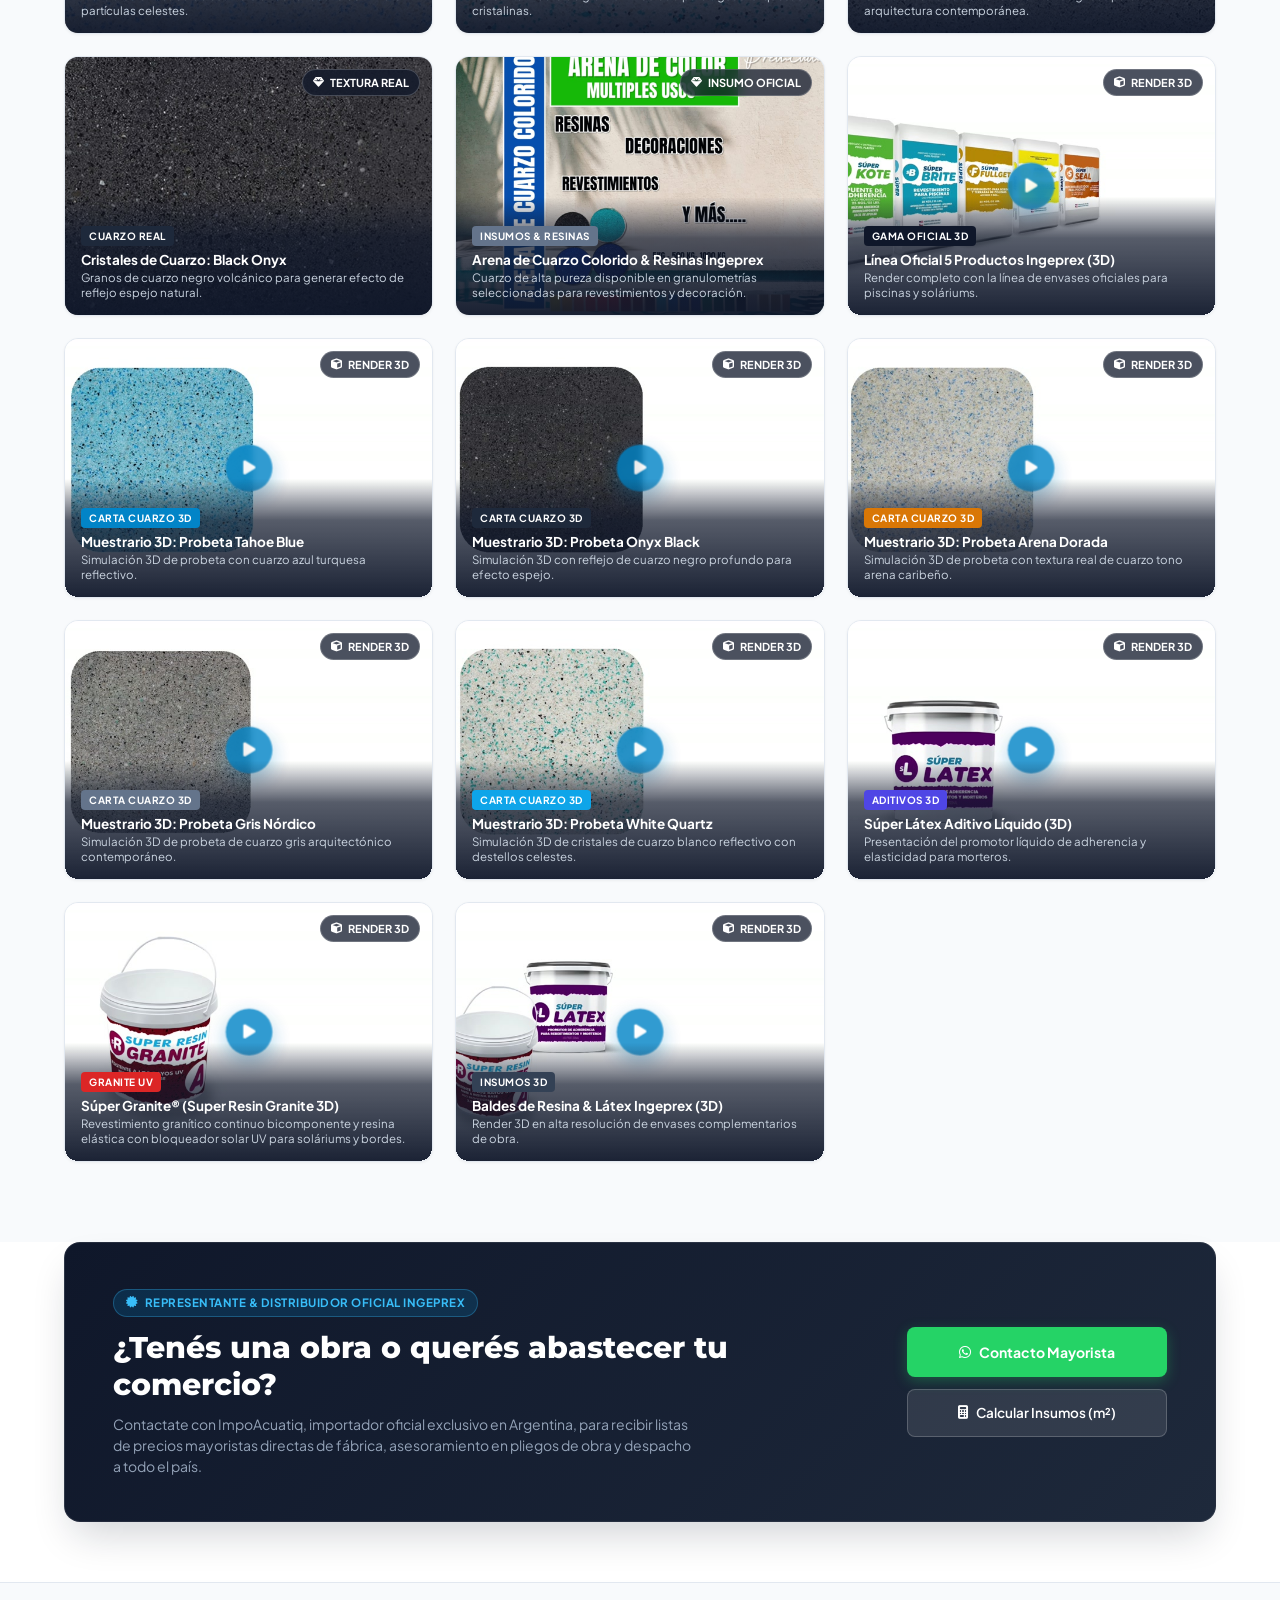
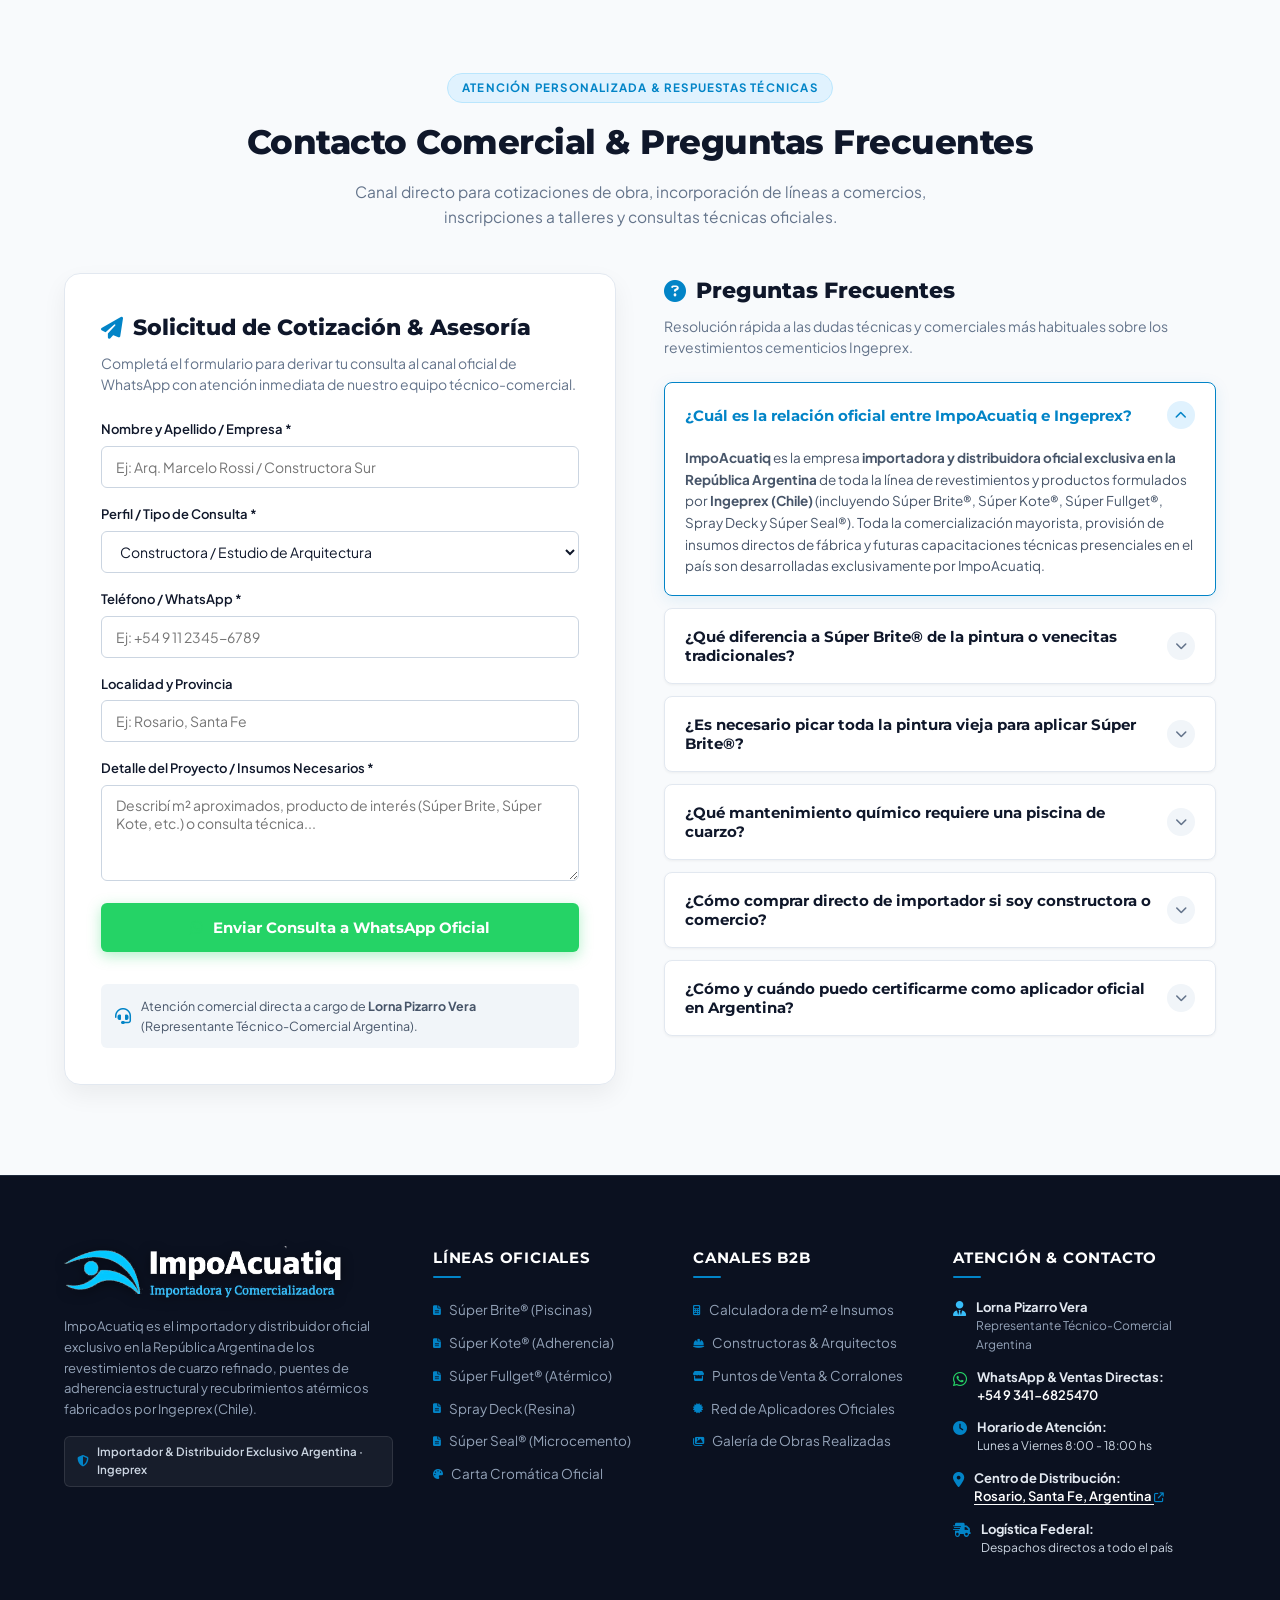
==== commit 70c30f22: "Update certification FAQ to flexible timeline and preliminary waitlist format (v35.0)" ====
--- a/index.html
+++ b/index.html
@@ -15,7 +15,7 @@
     <link rel="stylesheet" href="https://cdnjs.cloudflare.com/ajax/libs/font-awesome/6.5.1/css/all.min.css">
     
     <!-- Stylesheet -->
-    <link rel="stylesheet" href="styles.css?v=34.0">
+    <link rel="stylesheet" href="styles.css?v=35.0">
 </head>
 <body>
 
@@ -1509,7 +1509,7 @@
                                 <span class="faq-icon"><i class="fa-solid fa-chevron-down"></i></span>
                             </button>
                             <div class="faq-answer">
-                                <p>ImpoAcuatiq dictará talleres intensivos teórico-prácticos homologados por Ingeprex en distintas ciudades de Argentina. Al finalizar, los aplicadores reciben su diploma de acreditación técnica presencial oficial emitido por la marca.</p>
+                                <p>ImpoAcuatiq tiene proyectados programas de formación y talleres técnico-prácticos homologados por Ingeprex con cupos limitados. Las fechas, sedes y apertura de inscripciones se comunicarán oportunamente a través de nuestros canales oficiales. Podés dejarnos tus datos en el formulario de contacto para anotarte en la nómina técnica de interesados.</p>
                             </div>
                         </div>
 
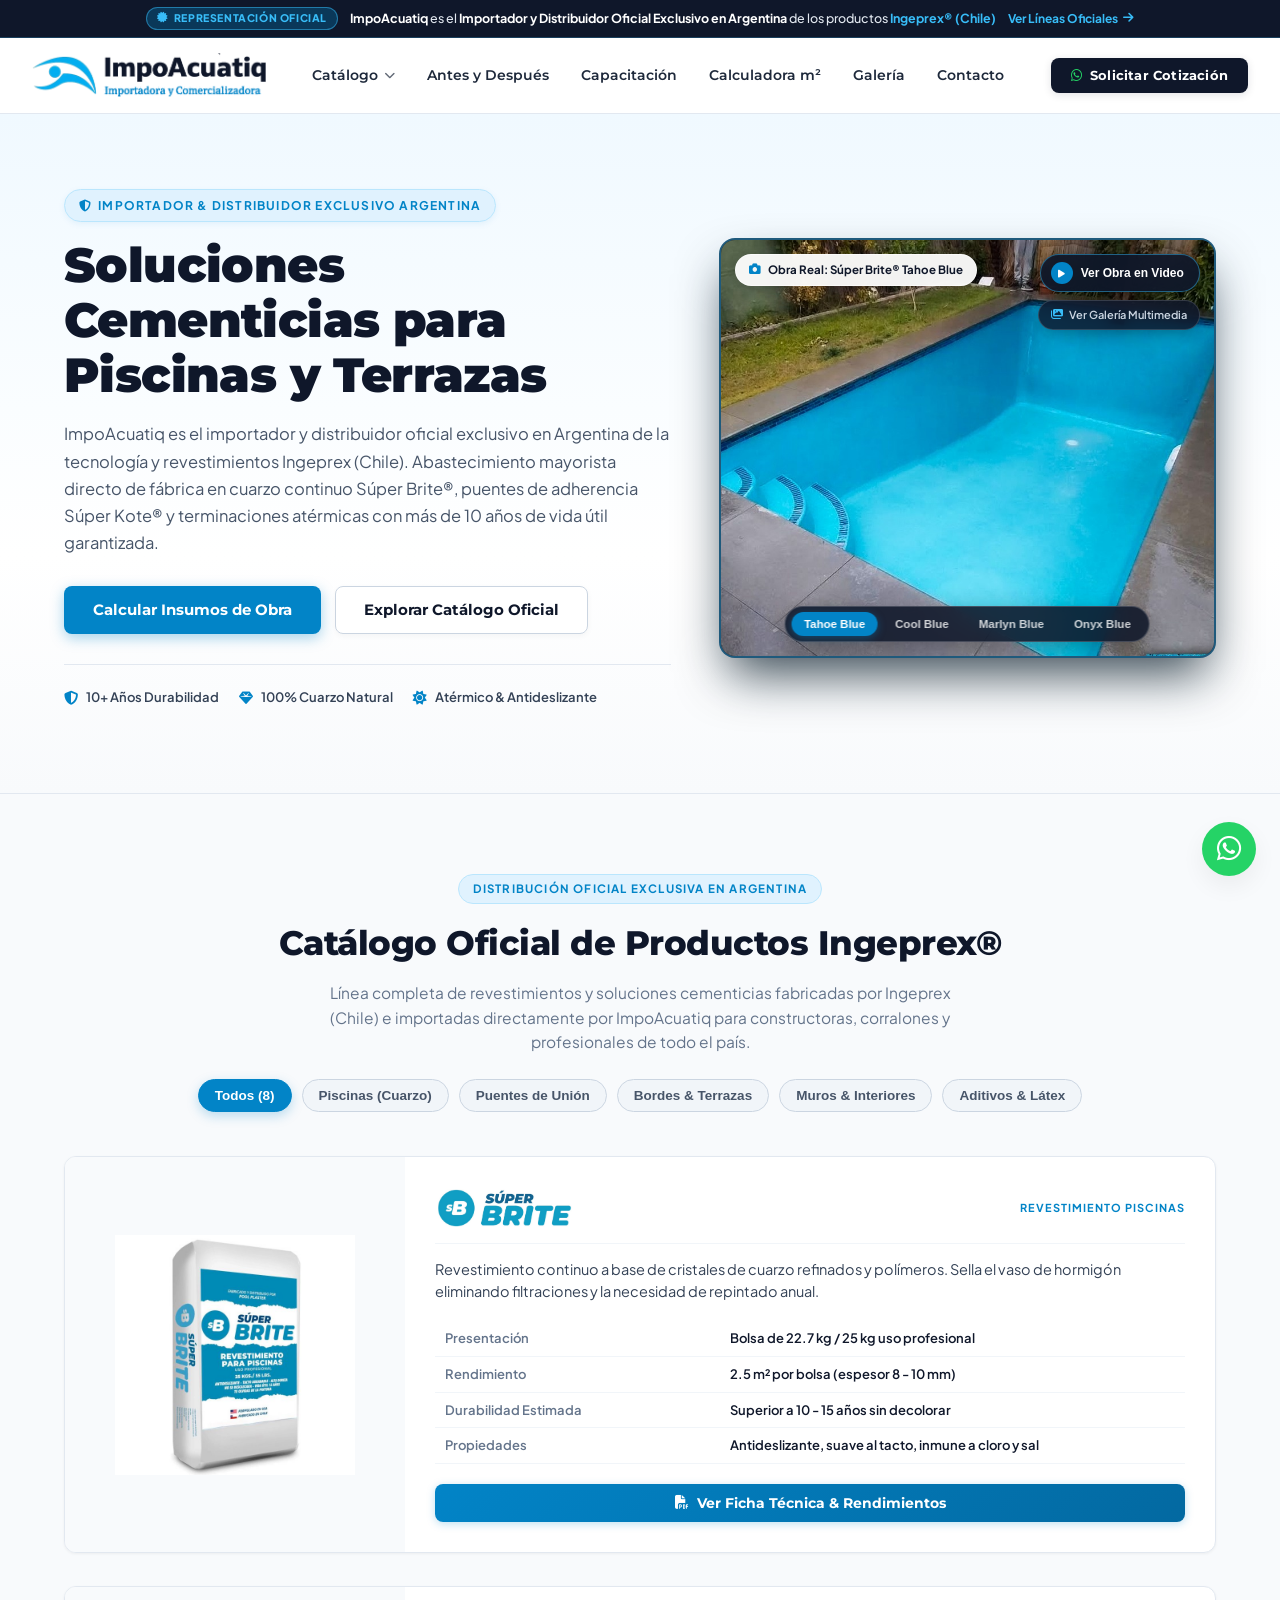
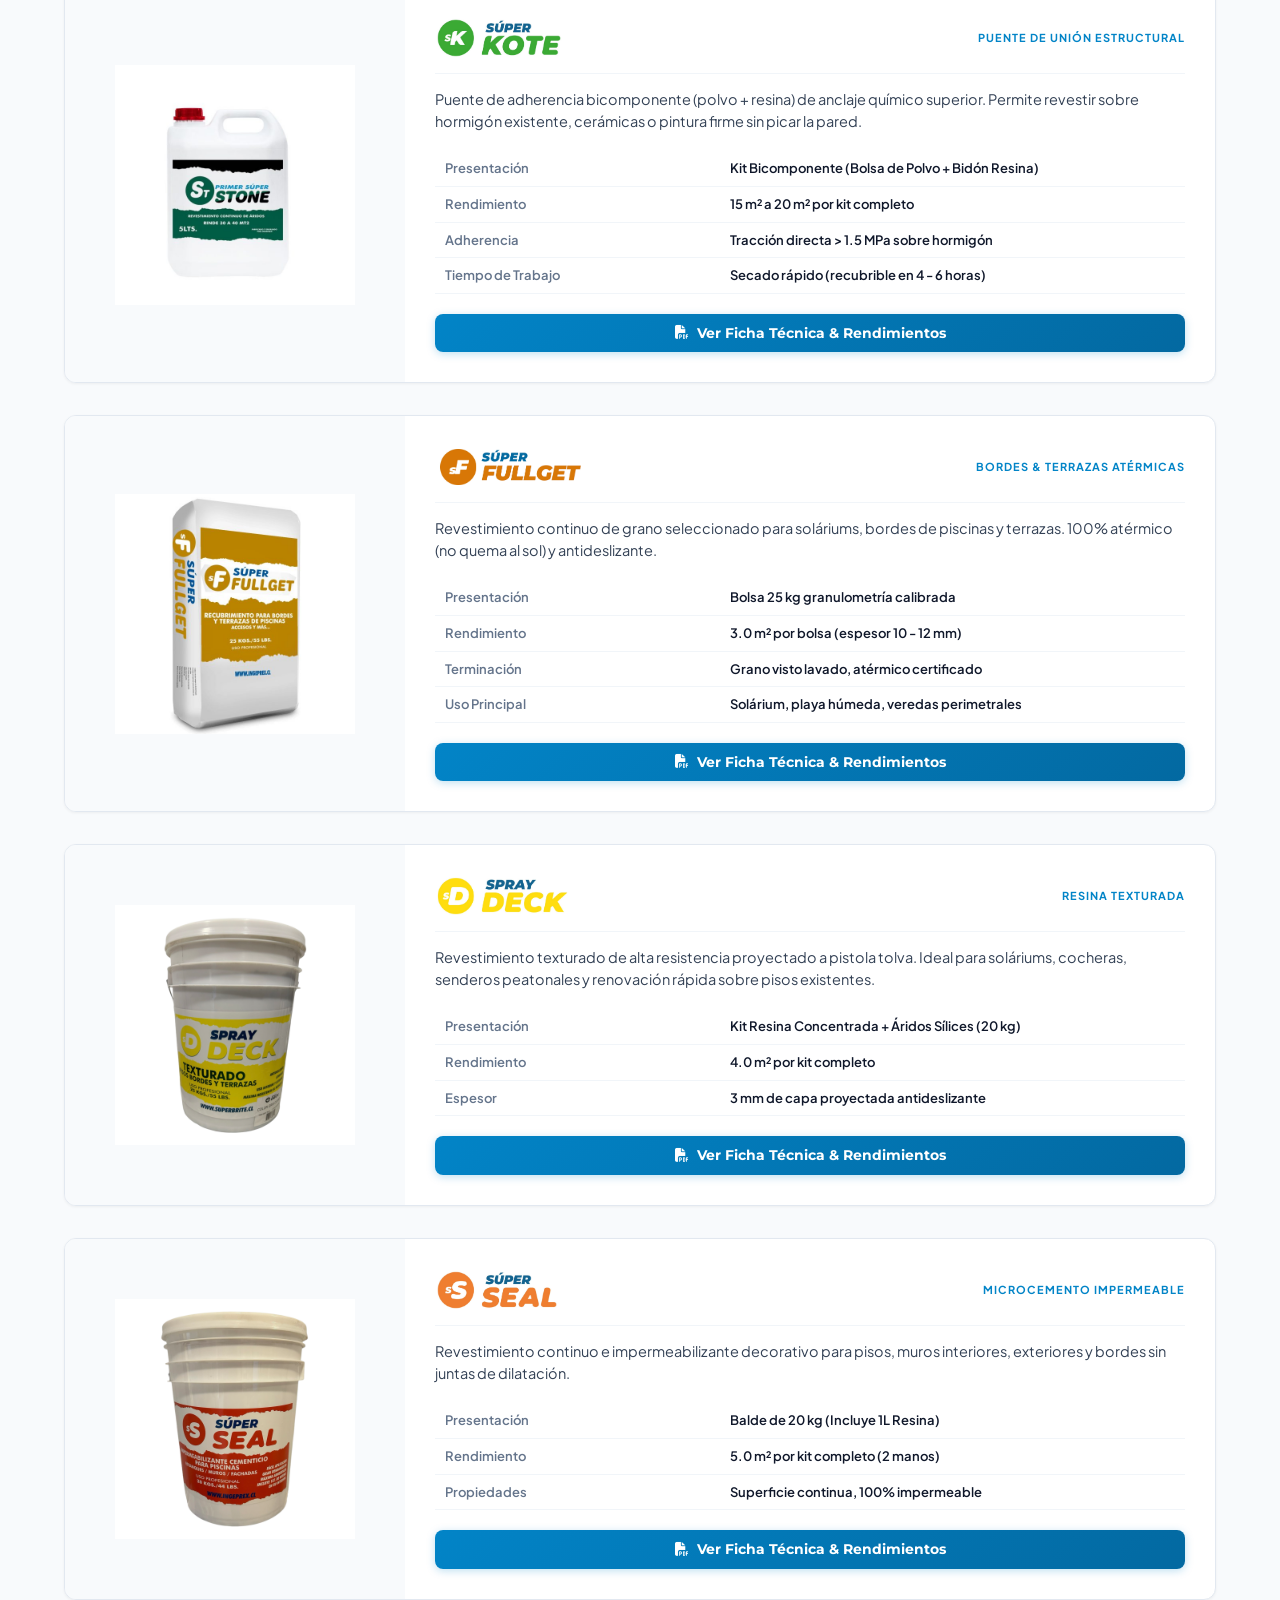
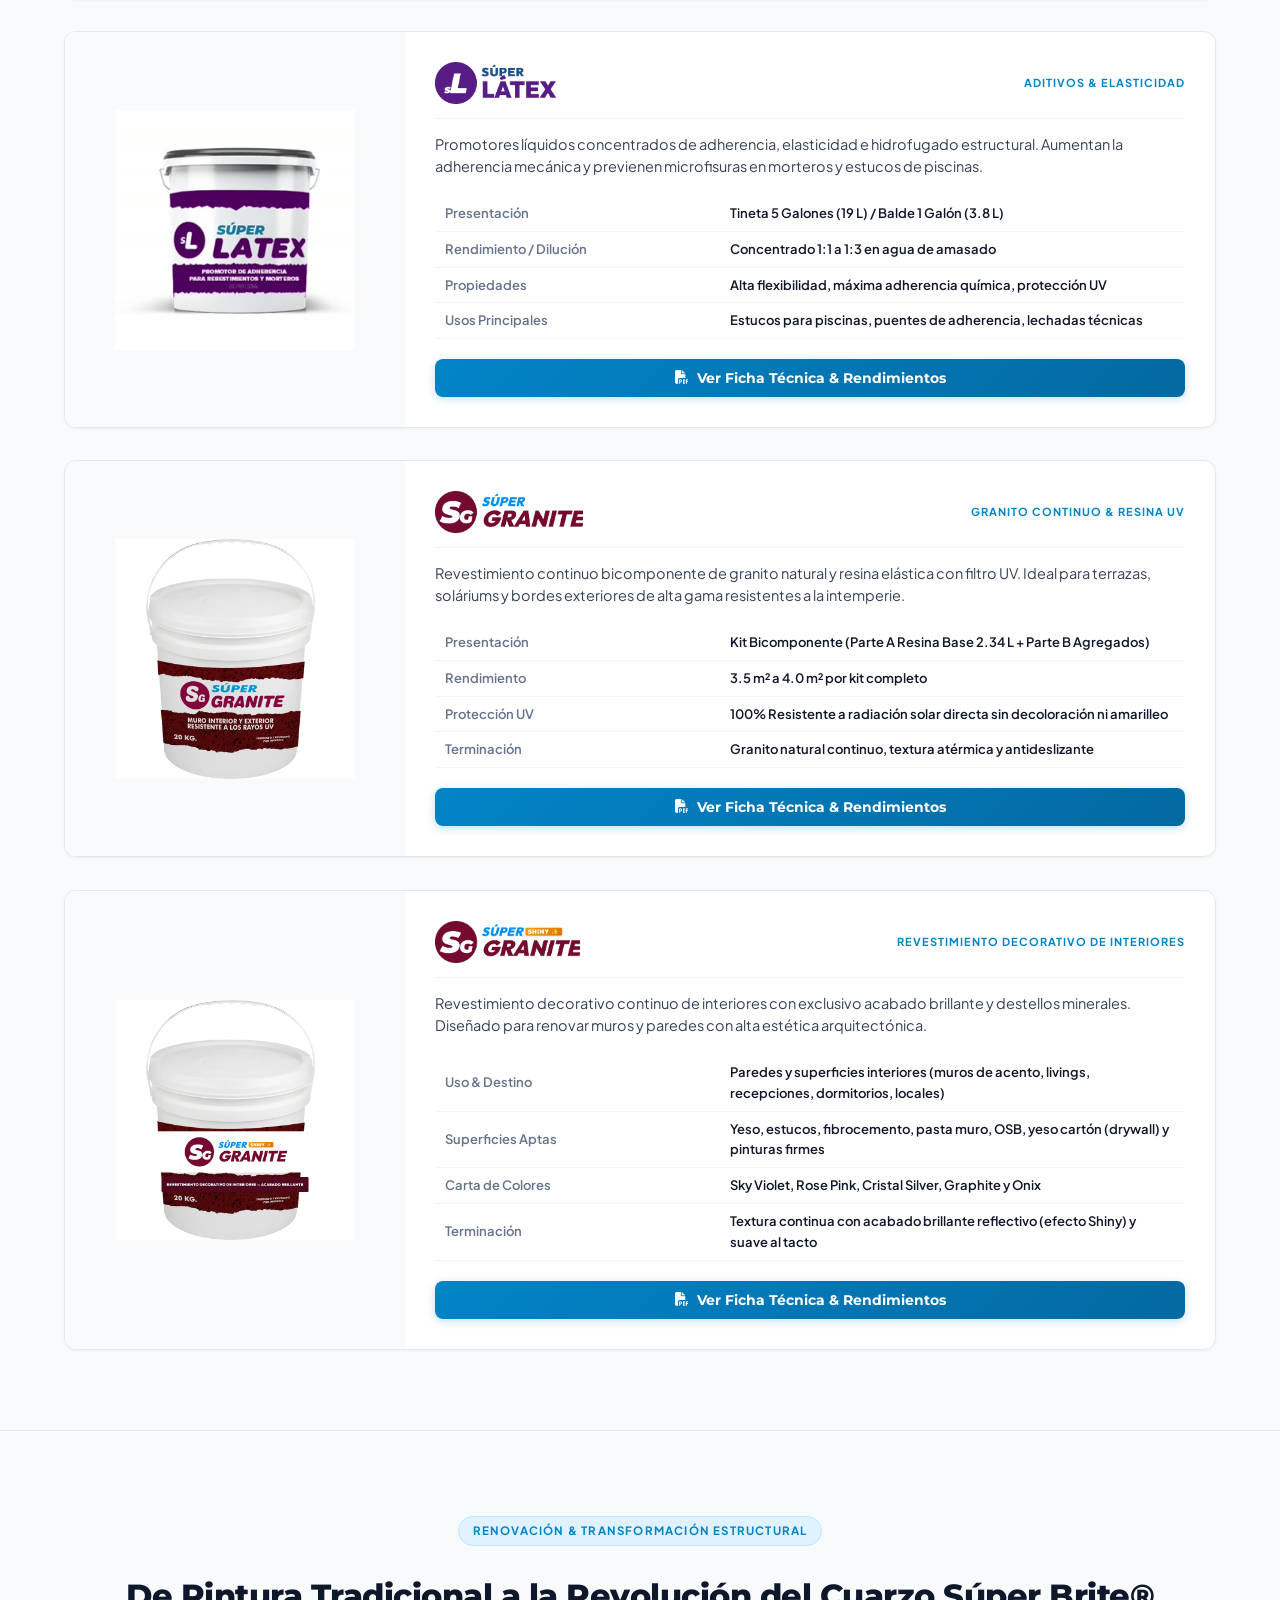
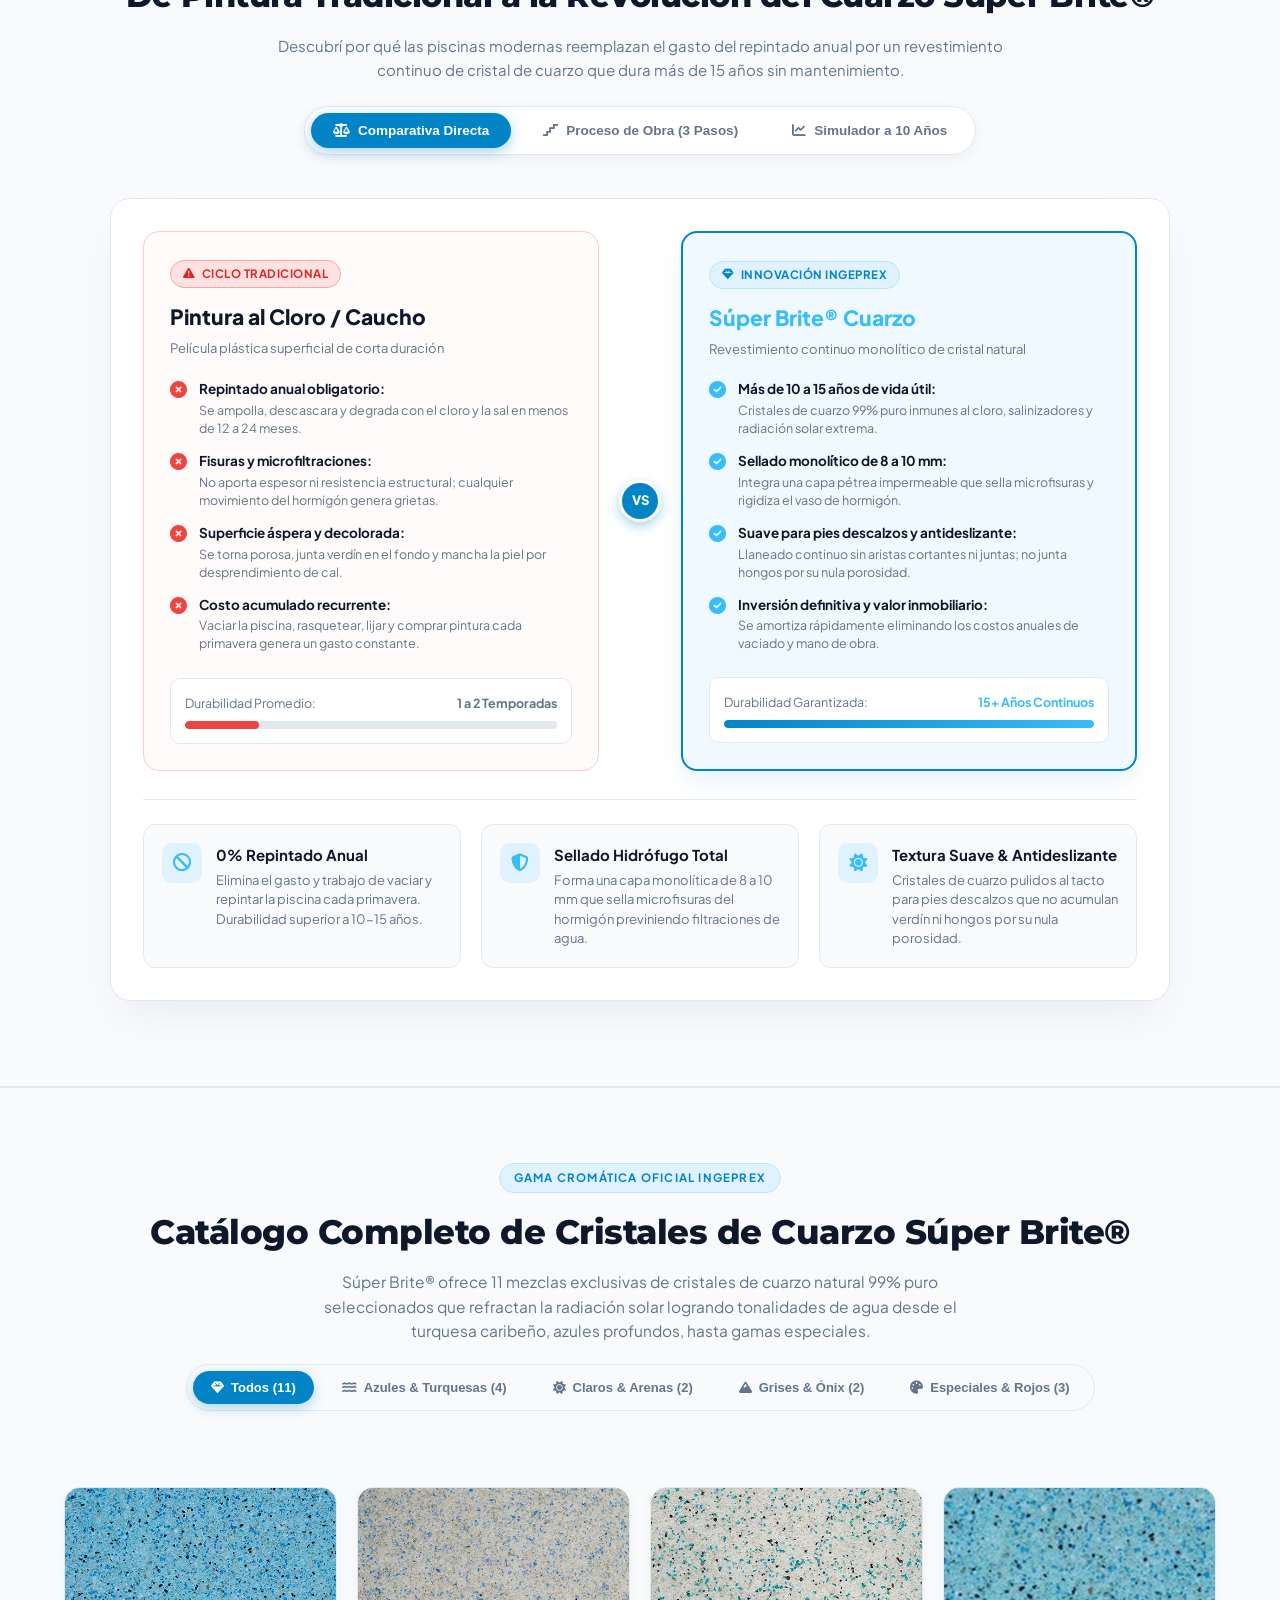
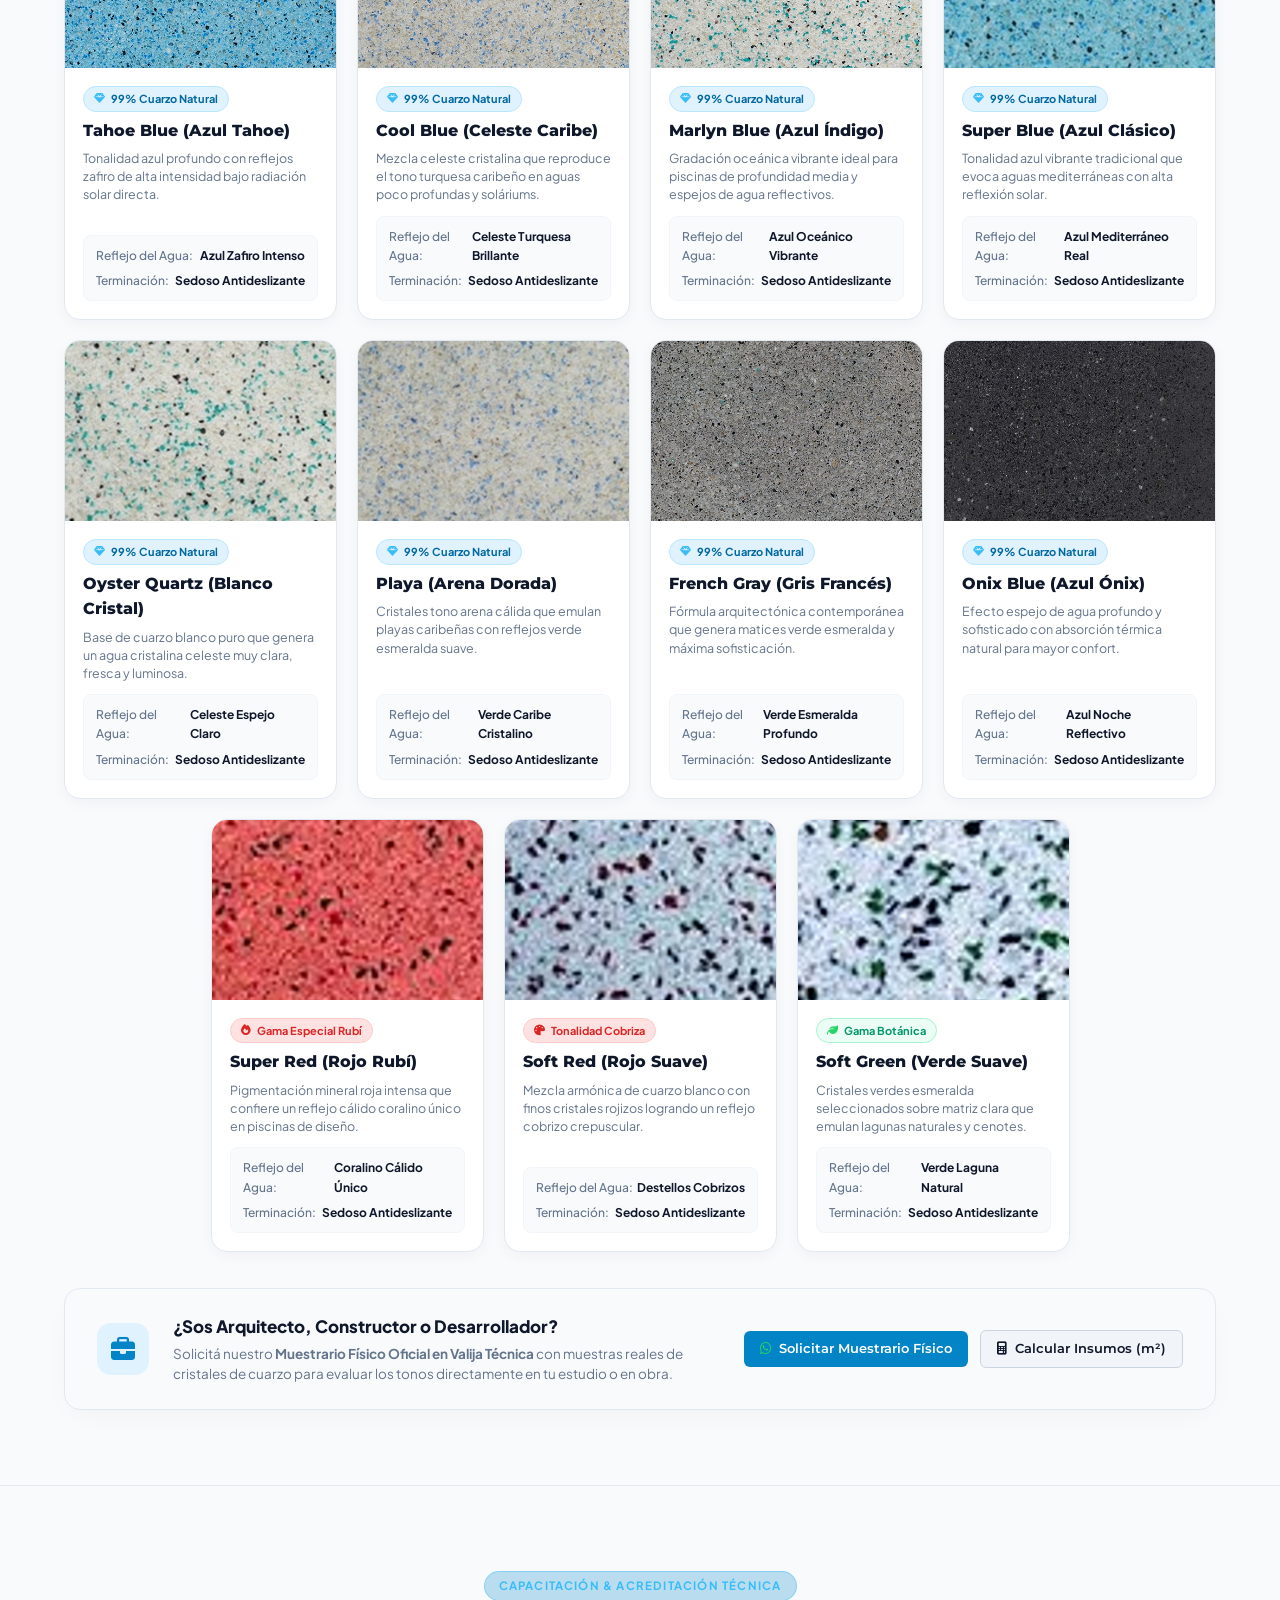
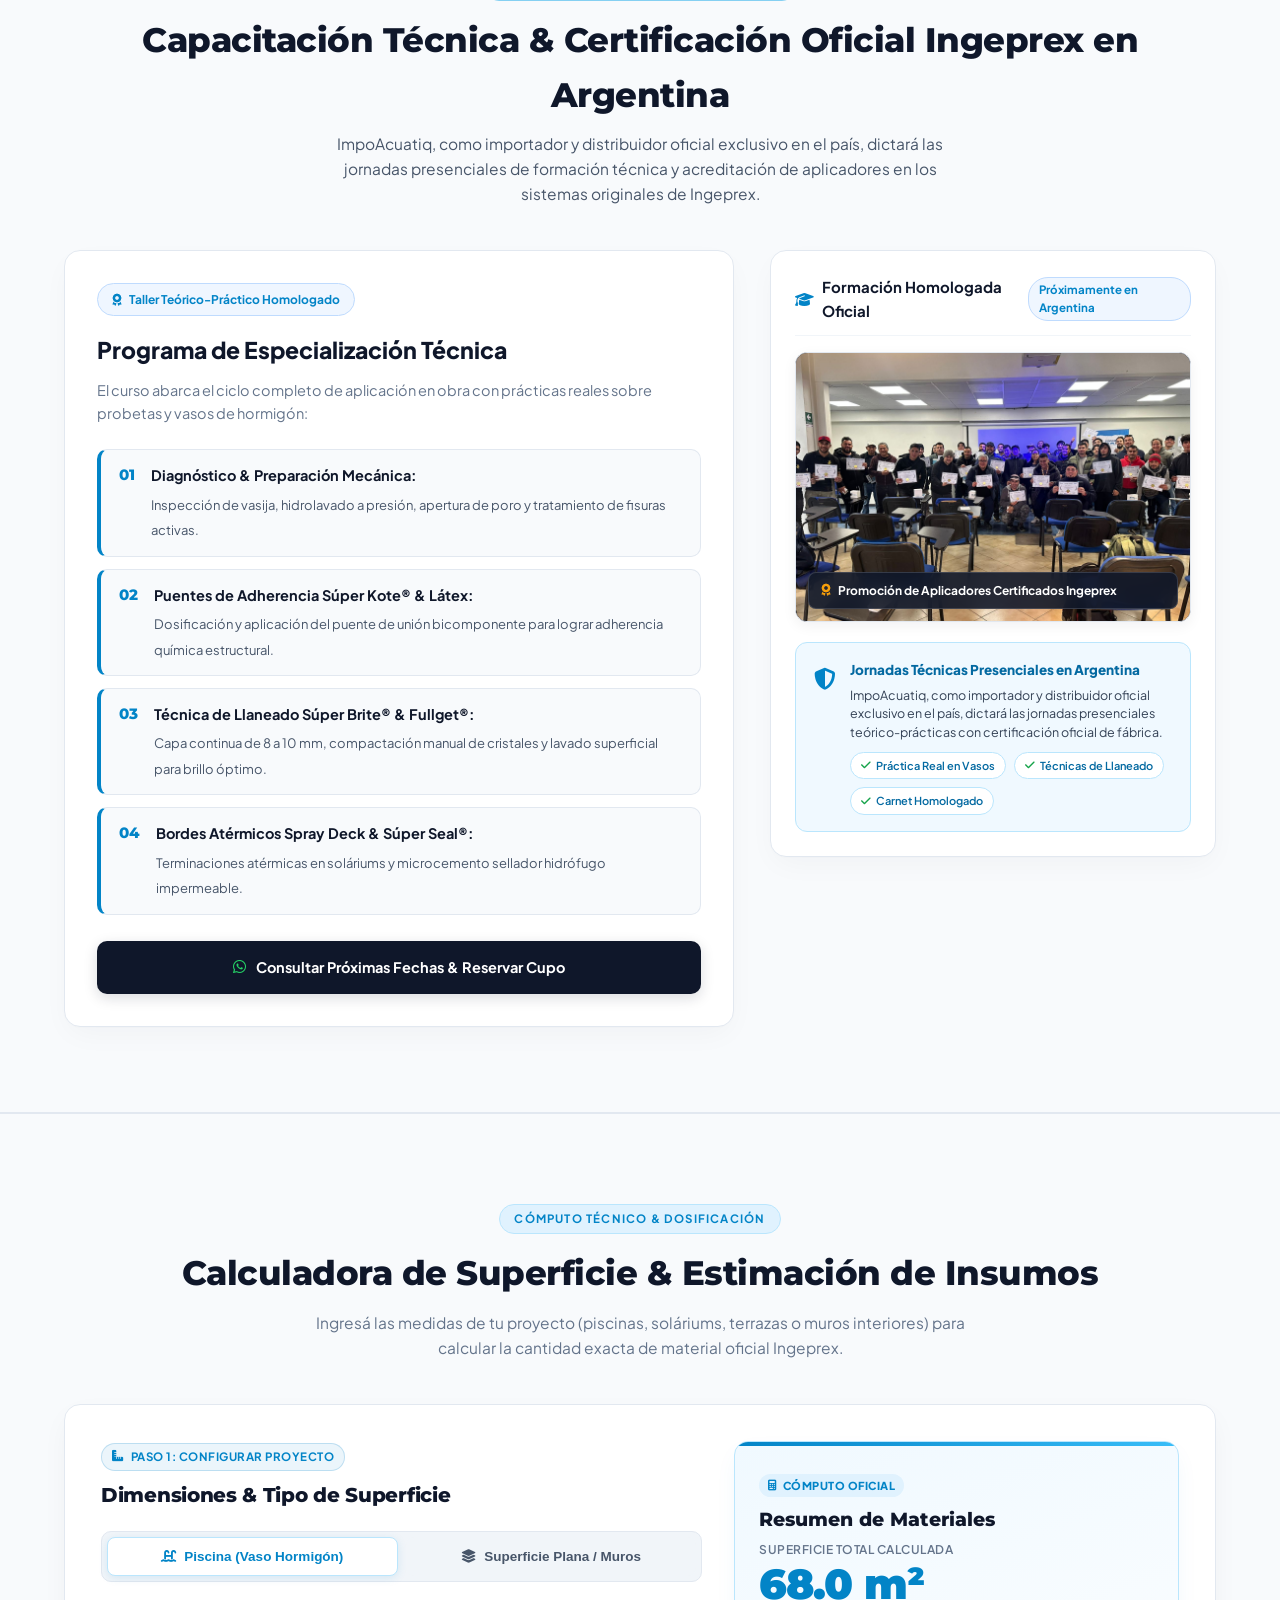
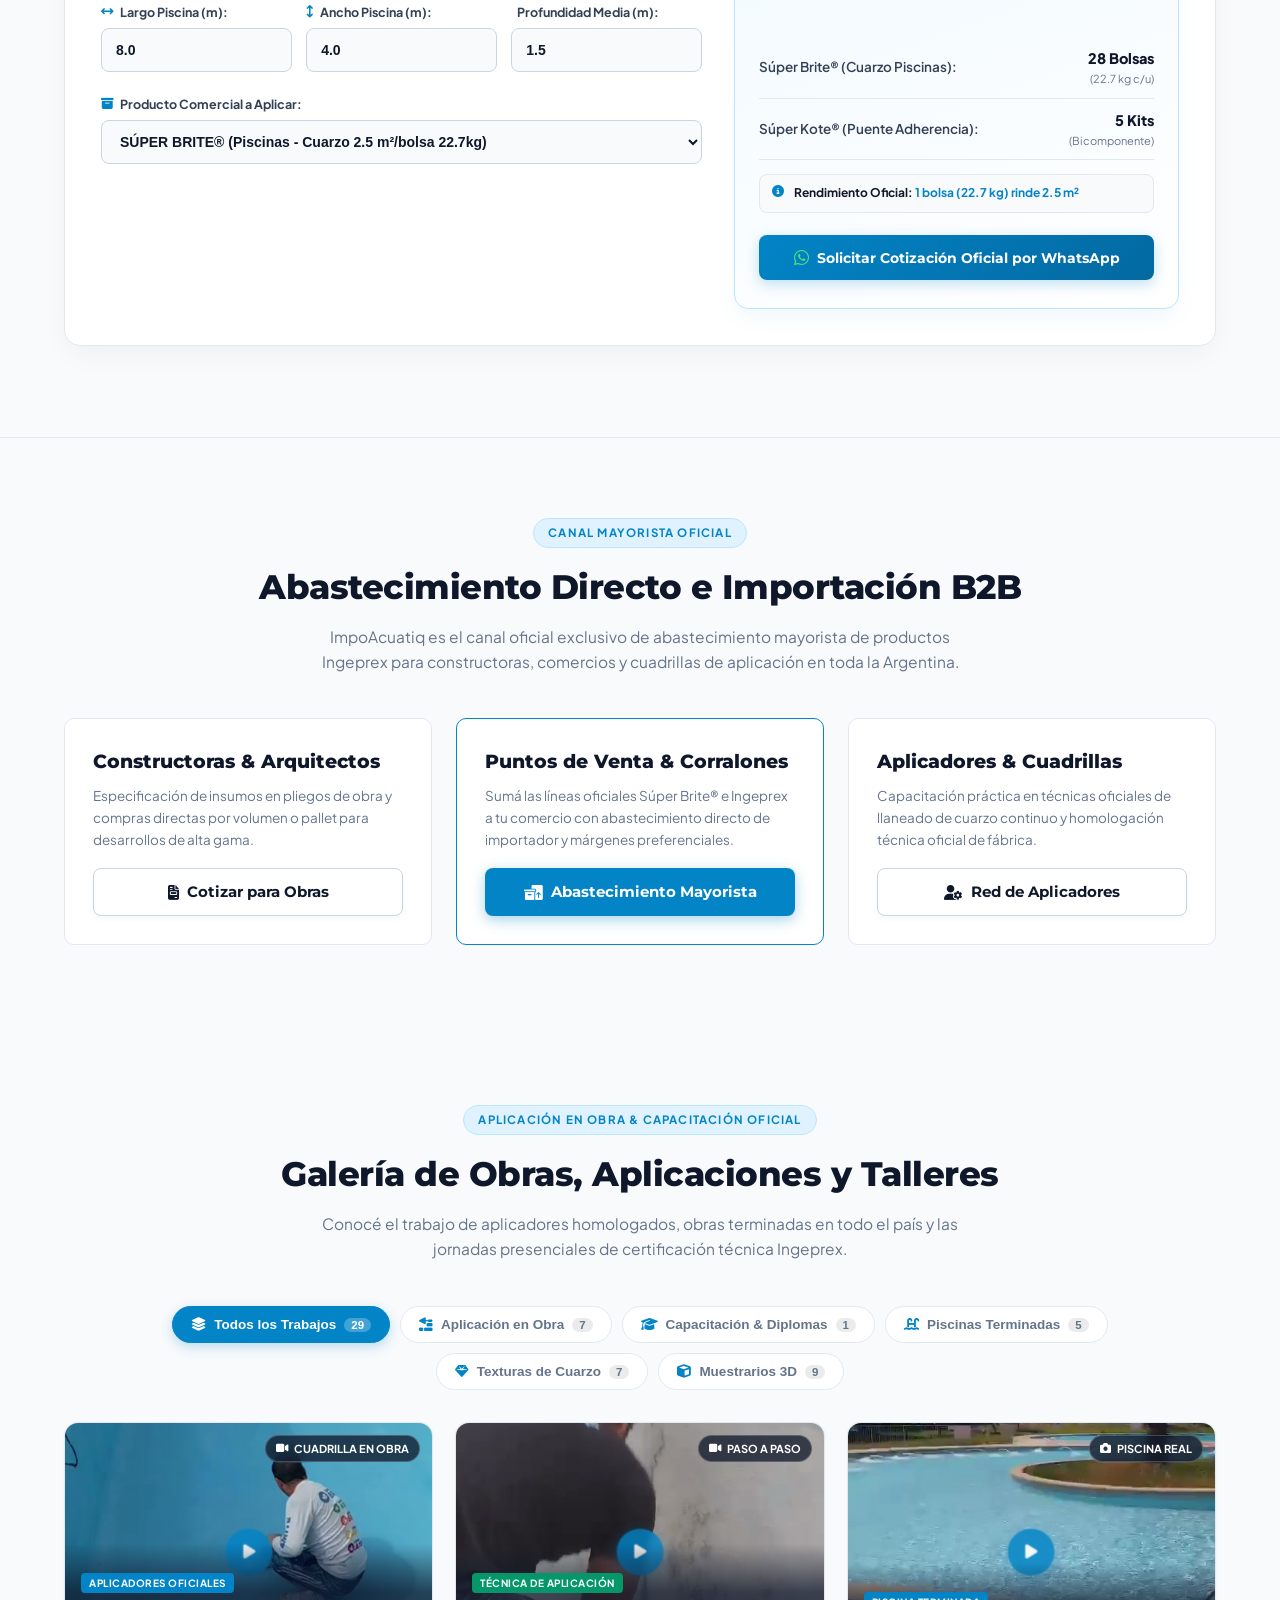
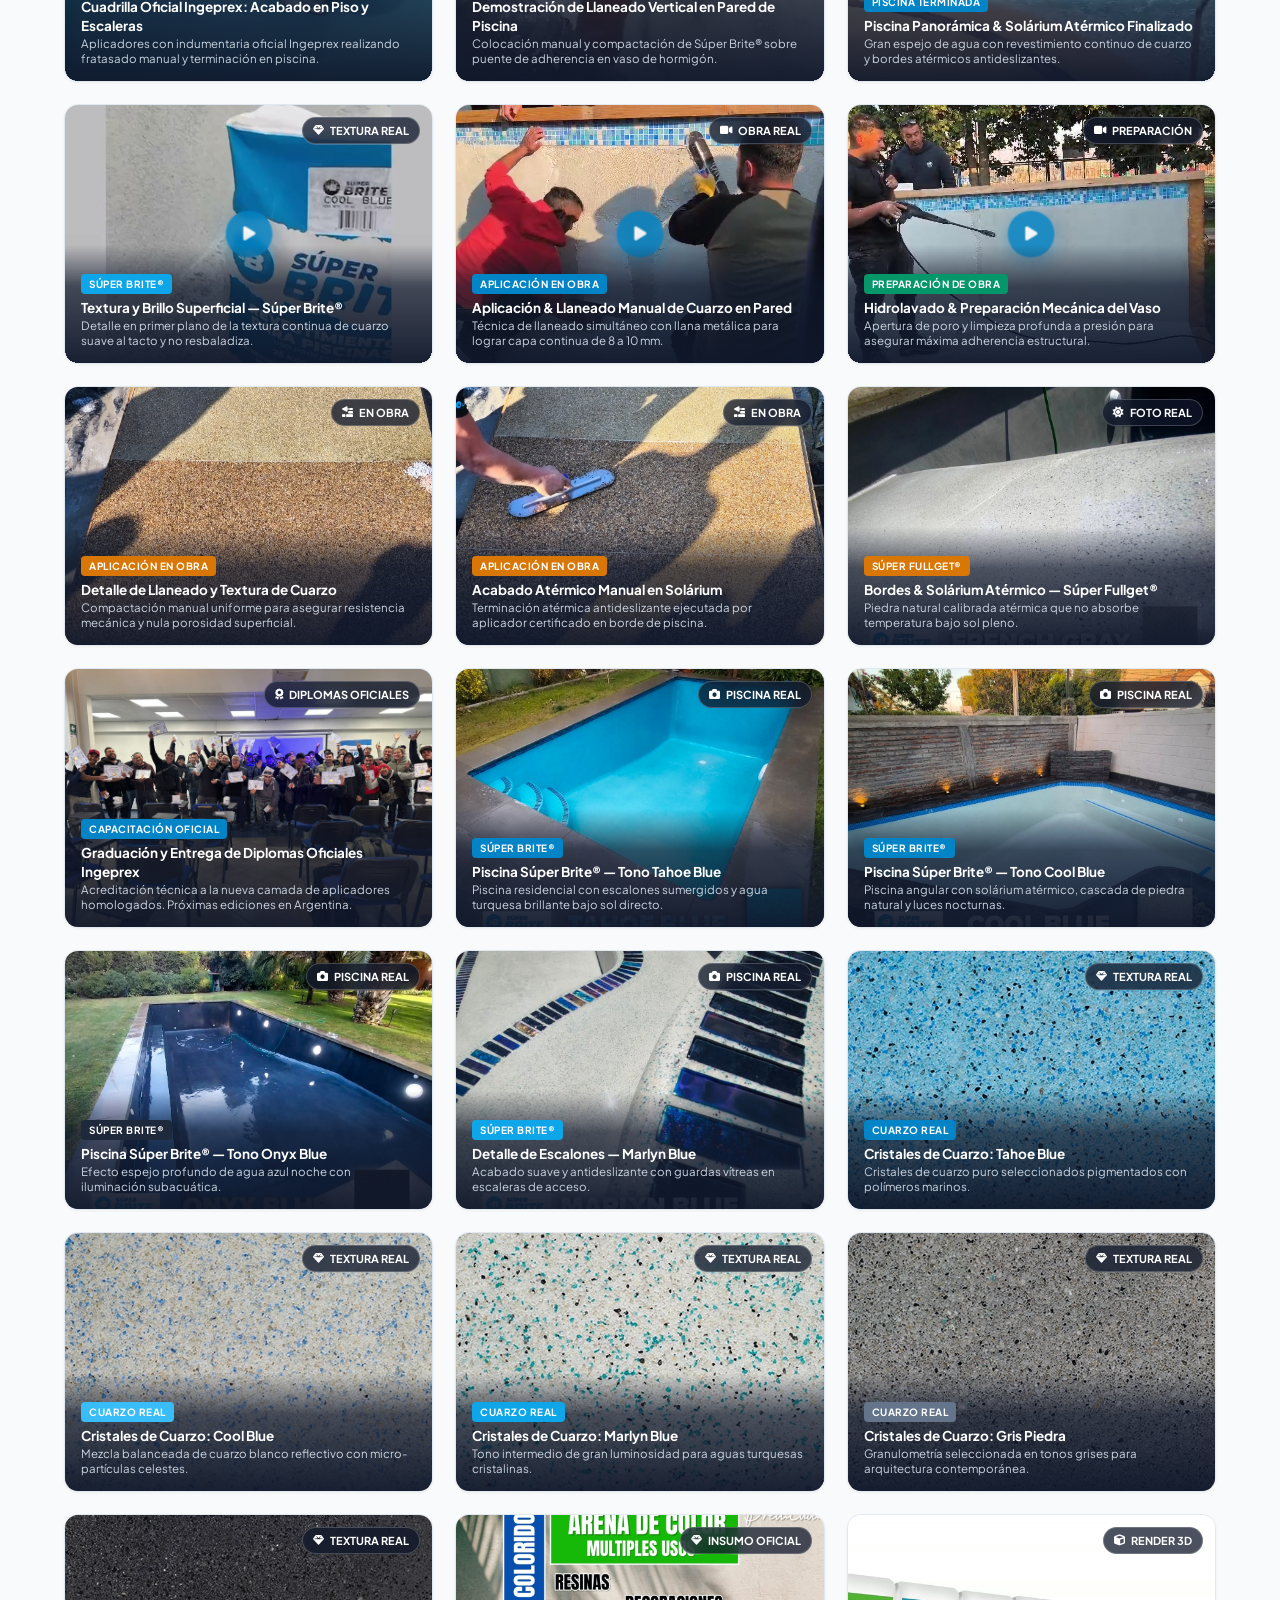
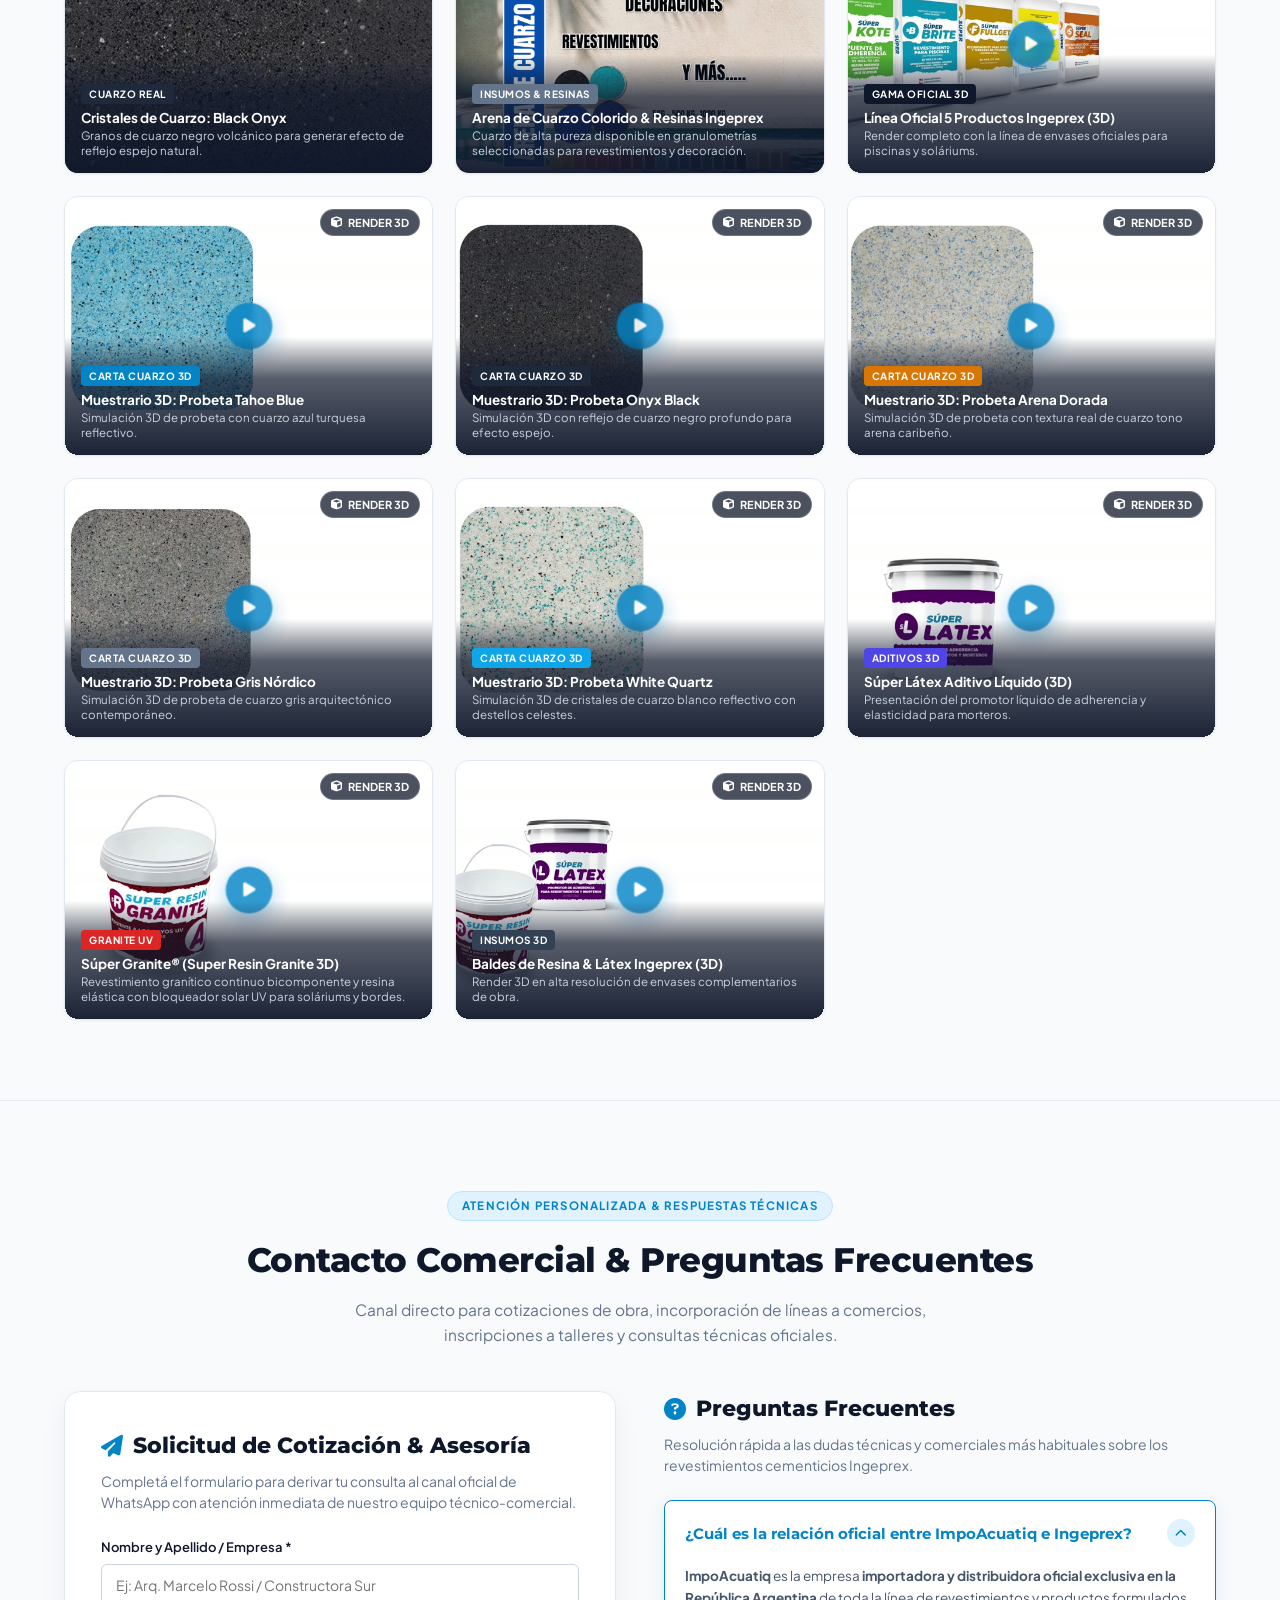
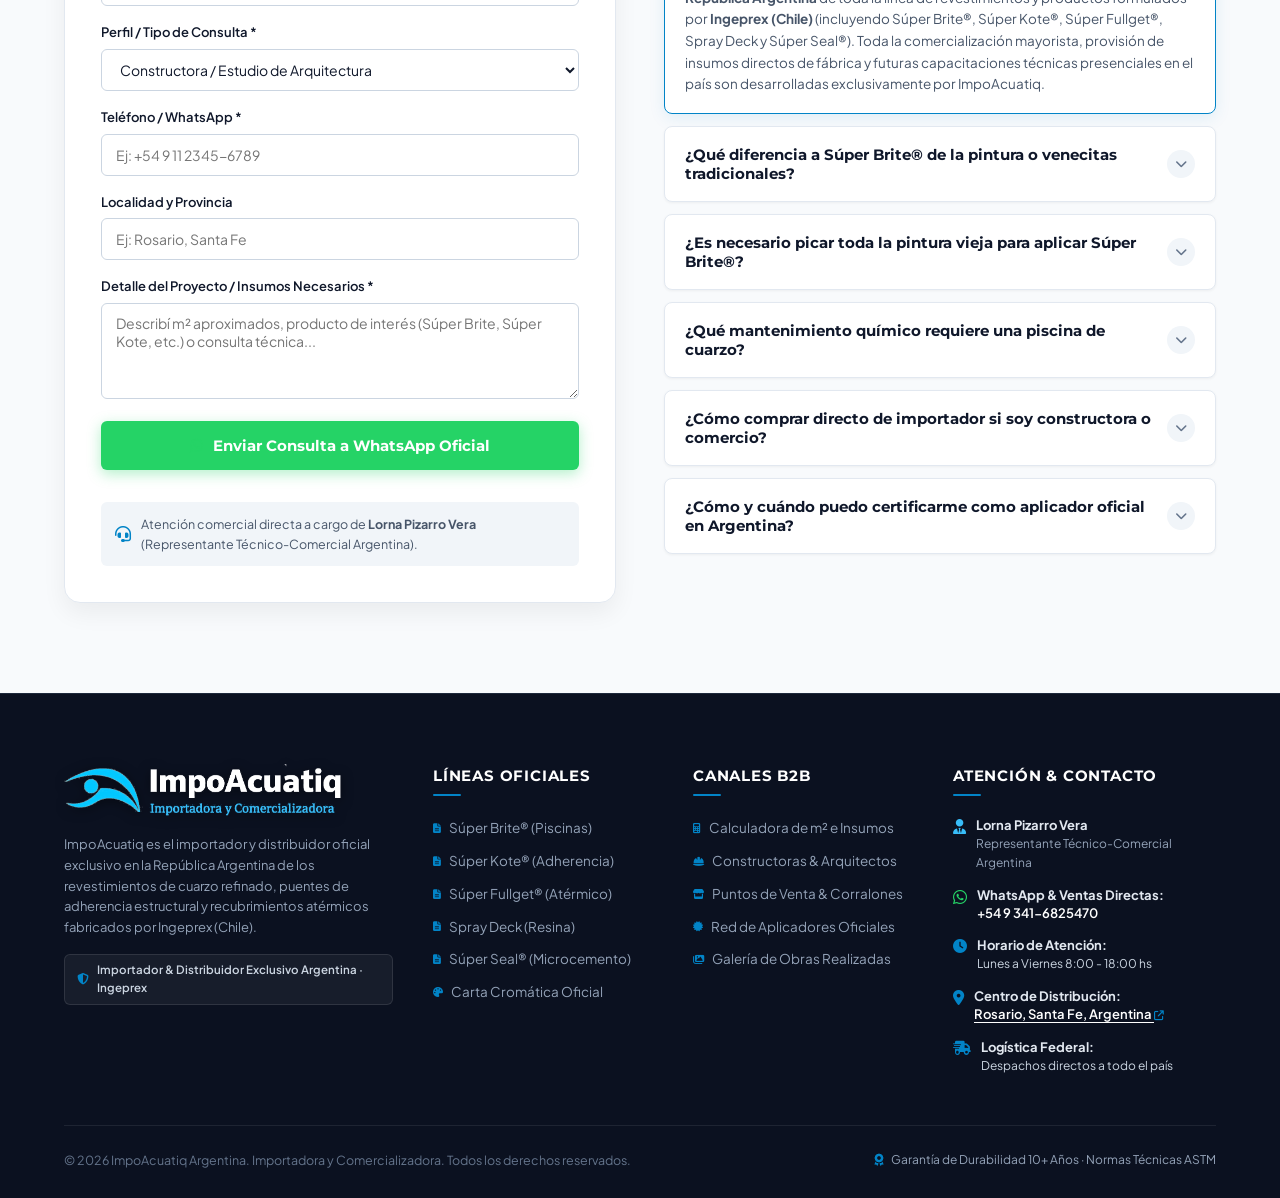
==== commit 936dddcd: "feat: optimizacion y saneamiento de CTAs en toda la web segun recomendaciones aprobadas" ====
--- a/index.html
+++ b/index.html
@@ -15,7 +15,7 @@
     <link rel="stylesheet" href="https://cdnjs.cloudflare.com/ajax/libs/font-awesome/6.5.1/css/all.min.css">
     
     <!-- Stylesheet -->
-    <link rel="stylesheet" href="styles.css?v=35.0">
+    <link rel="stylesheet" href="styles.css?v=36.0">
 </head>
 <body>
 
@@ -176,8 +176,9 @@
                         </div>
 
                         <div class="prod-actions">
-                            <button class="btn-sm-primary" onclick="openProductModal('sb')">Ver Ficha Técnica (PDF)</button>
-                            <button class="btn-sm-secondary" onclick="scrollToCalculator('sb')">Calcular Insumos (m²)</button>
+                            <button class="btn-sm-primary btn-block-tech" onclick="openProductModal('sb')">
+                                <i class="fa-solid fa-file-pdf"></i> Ver Ficha Técnica &amp; Rendimientos
+                            </button>
                         </div>
                     </div>
                 </div>
@@ -216,8 +217,9 @@
                         </div>
 
                         <div class="prod-actions">
-                            <button class="btn-sm-primary" onclick="openProductModal('sk')">Ver Ficha Técnica (PDF)</button>
-                            <button class="btn-sm-secondary" onclick="scrollToCalculator('sk')">Calcular Insumos (m²)</button>
+                            <button class="btn-sm-primary btn-block-tech" onclick="openProductModal('sk')">
+                                <i class="fa-solid fa-file-pdf"></i> Ver Ficha Técnica &amp; Rendimientos
+                            </button>
                         </div>
                     </div>
                 </div>
@@ -256,8 +258,9 @@
                         </div>
 
                         <div class="prod-actions">
-                            <button class="btn-sm-primary" onclick="openProductModal('sf')">Ver Ficha Técnica (PDF)</button>
-                            <button class="btn-sm-secondary" onclick="scrollToCalculator('sf')">Calcular Insumos (m²)</button>
+                            <button class="btn-sm-primary btn-block-tech" onclick="openProductModal('sf')">
+                                <i class="fa-solid fa-file-pdf"></i> Ver Ficha Técnica &amp; Rendimientos
+                            </button>
                         </div>
                     </div>
                 </div>
@@ -292,8 +295,9 @@
                         </div>
 
                         <div class="prod-actions">
-                            <button class="btn-sm-primary" onclick="openProductModal('sd')">Ver Ficha Técnica (PDF)</button>
-                            <button class="btn-sm-secondary" onclick="scrollToCalculator('sd')">Calcular Insumos (m²)</button>
+                            <button class="btn-sm-primary btn-block-tech" onclick="openProductModal('sd')">
+                                <i class="fa-solid fa-file-pdf"></i> Ver Ficha Técnica &amp; Rendimientos
+                            </button>
                         </div>
                     </div>
                 </div>
@@ -328,8 +332,9 @@
                         </div>
 
                         <div class="prod-actions">
-                            <button class="btn-sm-primary" onclick="openProductModal('ss')">Ver Ficha Técnica (PDF)</button>
-                            <button class="btn-sm-secondary" onclick="scrollToCalculator('ss')">Calcular Insumos (m²)</button>
+                            <button class="btn-sm-primary btn-block-tech" onclick="openProductModal('ss')">
+                                <i class="fa-solid fa-file-pdf"></i> Ver Ficha Técnica &amp; Rendimientos
+                            </button>
                         </div>
                     </div>
                 </div>
@@ -368,8 +373,9 @@
                         </div>
 
                         <div class="prod-actions">
-                            <button class="btn-sm-primary" onclick="openProductModal('latex')">Ver Ficha Técnica (PDF)</button>
-                            <button class="btn-sm-secondary" onclick="scrollToCalculator('latex')">Calcular Insumos (m²)</button>
+                            <button class="btn-sm-primary btn-block-tech" onclick="openProductModal('latex')">
+                                <i class="fa-solid fa-file-pdf"></i> Ver Ficha Técnica &amp; Rendimientos
+                            </button>
                         </div>
                     </div>
                 </div>
@@ -408,8 +414,9 @@
                         </div>
 
                         <div class="prod-actions">
-                            <button class="btn-sm-primary" onclick="openProductModal('granite')">Ver Ficha Técnica (PDF)</button>
-                            <button class="btn-sm-secondary" onclick="scrollToCalculator('granite')">Calcular Insumos (m²)</button>
+                            <button class="btn-sm-primary btn-block-tech" onclick="openProductModal('granite')">
+                                <i class="fa-solid fa-file-pdf"></i> Ver Ficha Técnica &amp; Rendimientos
+                            </button>
                         </div>
                     </div>
                 </div>
@@ -448,8 +455,9 @@
                         </div>
 
                         <div class="prod-actions">
-                            <button class="btn-sm-primary" onclick="openProductModal('granite_shiny')">Ver Ficha Técnica (PDF)</button>
-                            <button class="btn-sm-secondary" onclick="scrollToCalculator('granite_shiny')">Calcular Insumos (m²)</button>
+                            <button class="btn-sm-primary btn-block-tech" onclick="openProductModal('granite_shiny')">
+                                <i class="fa-solid fa-file-pdf"></i> Ver Ficha Técnica &amp; Rendimientos
+                            </button>
                         </div>
                     </div>
                 </div>
@@ -789,9 +797,6 @@
                                 <span class="swatch-prop-val">Sedoso Antideslizante</span>
                             </div>
                         </div>
-                        <button type="button" class="btn-swatch-calc" onclick="selectColorAndCalc('Tahoe Blue')">
-                            <i class="fa-solid fa-calculator"></i> Calcular Insumos (m²)
-                        </button>
                     </div>
                 </div>
 
@@ -817,9 +822,6 @@
                                 <span class="swatch-prop-val">Sedoso Antideslizante</span>
                             </div>
                         </div>
-                        <button type="button" class="btn-swatch-calc" onclick="selectColorAndCalc('Cool Blue')">
-                            <i class="fa-solid fa-calculator"></i> Calcular Insumos (m²)
-                        </button>
                     </div>
                 </div>
 
@@ -845,9 +847,6 @@
                                 <span class="swatch-prop-val">Sedoso Antideslizante</span>
                             </div>
                         </div>
-                        <button type="button" class="btn-swatch-calc" onclick="selectColorAndCalc('Marlyn Blue')">
-                            <i class="fa-solid fa-calculator"></i> Calcular Insumos (m²)
-                        </button>
                     </div>
                 </div>
 
@@ -873,9 +872,6 @@
                                 <span class="swatch-prop-val">Sedoso Antideslizante</span>
                             </div>
                         </div>
-                        <button type="button" class="btn-swatch-calc" onclick="selectColorAndCalc('Super Blue')">
-                            <i class="fa-solid fa-calculator"></i> Calcular Insumos (m²)
-                        </button>
                     </div>
                 </div>
 
@@ -901,9 +897,6 @@
                                 <span class="swatch-prop-val">Sedoso Antideslizante</span>
                             </div>
                         </div>
-                        <button type="button" class="btn-swatch-calc" onclick="selectColorAndCalc('Oyster Quartz')">
-                            <i class="fa-solid fa-calculator"></i> Calcular Insumos (m²)
-                        </button>
                     </div>
                 </div>
 
@@ -929,9 +922,6 @@
                                 <span class="swatch-prop-val">Sedoso Antideslizante</span>
                             </div>
                         </div>
-                        <button type="button" class="btn-swatch-calc" onclick="selectColorAndCalc('Playa')">
-                            <i class="fa-solid fa-calculator"></i> Calcular Insumos (m²)
-                        </button>
                     </div>
                 </div>
 
@@ -957,9 +947,6 @@
                                 <span class="swatch-prop-val">Sedoso Antideslizante</span>
                             </div>
                         </div>
-                        <button type="button" class="btn-swatch-calc" onclick="selectColorAndCalc('French Gray')">
-                            <i class="fa-solid fa-calculator"></i> Calcular Insumos (m²)
-                        </button>
                     </div>
                 </div>
 
@@ -985,9 +972,6 @@
                                 <span class="swatch-prop-val">Sedoso Antideslizante</span>
                             </div>
                         </div>
-                        <button type="button" class="btn-swatch-calc" onclick="selectColorAndCalc('Onix Blue')">
-                            <i class="fa-solid fa-calculator"></i> Calcular Insumos (m²)
-                        </button>
                     </div>
                 </div>
 
@@ -1013,9 +997,6 @@
                                 <span class="swatch-prop-val">Sedoso Antideslizante</span>
                             </div>
                         </div>
-                        <button type="button" class="btn-swatch-calc" onclick="selectColorAndCalc('Super Red')">
-                            <i class="fa-solid fa-calculator"></i> Calcular Insumos (m²)
-                        </button>
                     </div>
                 </div>
 
@@ -1041,9 +1022,6 @@
                                 <span class="swatch-prop-val">Sedoso Antideslizante</span>
                             </div>
                         </div>
-                        <button type="button" class="btn-swatch-calc" onclick="selectColorAndCalc('Soft Red')">
-                            <i class="fa-solid fa-calculator"></i> Calcular Insumos (m²)
-                        </button>
                     </div>
                 </div>
 
@@ -1069,9 +1047,6 @@
                                 <span class="swatch-prop-val">Sedoso Antideslizante</span>
                             </div>
                         </div>
-                        <button type="button" class="btn-swatch-calc" onclick="selectColorAndCalc('Soft Green')">
-                            <i class="fa-solid fa-calculator"></i> Calcular Insumos (m²)
-                        </button>
                     </div>
                 </div>
 
@@ -1306,7 +1281,7 @@
                         <h3>Constructoras & Arquitectos</h3>
                         <p>Especificación de insumos en pliegos de obra y compras directas por volumen o pallet para desarrollos de alta gama.</p>
                     </div>
-                    <a href="https://wa.me/5493416825470?text=Hola%20ImpoAcuatiq,%20soy%20constructor/arquitecto%20y%20quiero%20cotizar%20insumos%20para%20un%20proyecto." target="_blank" class="btn-secondary">Cotizar para Obras</a>
+                    <a href="#contacto" onclick="selectContactTopic('Constructora / Arquitecto')" class="btn-secondary"><i class="fa-solid fa-file-invoice"></i> Cotizar para Obras</a>
                 </div>
 
                 <div class="b2b-card reveal delay-200" id="b2b-corralones" style="border-color: var(--color-brand);">
@@ -1314,7 +1289,7 @@
                         <h3>Puntos de Venta & Corralones</h3>
                         <p>Sumá las líneas oficiales Súper Brite® e Ingeprex a tu comercio con abastecimiento directo de importador y márgenes preferenciales.</p>
                     </div>
-                    <a href="https://wa.me/5493416825470?text=Hola%20ImpoAcuatiq,%20tengo%20un%20comercio/corralon%20y%20quiero%20incorporar%20la%20linea%20oficial." target="_blank" class="btn-primary">Abastecimiento Mayorista</a>
+                    <a href="#contacto" onclick="selectContactTopic('Punto de Venta / Corralón')" class="btn-primary"><i class="fa-solid fa-boxes-packing"></i> Abastecimiento Mayorista</a>
                 </div>
 
                 <div class="b2b-card reveal delay-300" id="b2b-aplicadores">
@@ -1322,7 +1297,7 @@
                         <h3>Aplicadores & Cuadrillas</h3>
                         <p>Capacitación práctica en técnicas oficiales de llaneado de cuarzo continuo y homologación técnica oficial de fábrica.</p>
                     </div>
-                    <a href="https://wa.me/5493416825470?text=Hola%20ImpoAcuatiq,%20soy%20aplicador%20profesional%20y%20quiero%20unirme%20a%20la%20red%20homologada." target="_blank" class="btn-secondary">Red de Aplicadores</a>
+                    <a href="#contacto" onclick="selectContactTopic('Aplicador Profesional')" class="btn-secondary"><i class="fa-solid fa-user-gear"></i> Red de Aplicadores</a>
                 </div>
             </div>
         </div>
@@ -1366,27 +1341,6 @@
         </div>
     </section>
 
-    <!-- PRE-FOOTER CTA BANNER -->
-    <section class="pre-footer-cta">
-        <div class="container">
-            <div class="cta-banner-box reveal-scale">
-                <div class="cta-banner-text">
-                    <span class="cta-badge"><i class="fa-solid fa-certificate"></i> Representante & Distribuidor Oficial Ingeprex</span>
-                    <h2 class="cta-title">¿Tenés una obra o querés abastecer tu comercio?</h2>
-                    <p class="cta-desc">Contactate con ImpoAcuatiq, importador oficial exclusivo en Argentina, para recibir listas de precios mayoristas directas de fábrica, asesoramiento en pliegos de obra y despacho a todo el país.</p>
-                </div>
-                <div class="cta-banner-actions">
-                    <a href="https://wa.me/5493416825470?text=Hola%20ImpoAcuatiq,%20quisiera%20solicitar%20asesoramiento%20y%20precios%20mayoristas." target="_blank" class="btn-cta-primary">
-                        <i class="fa-brands fa-whatsapp"></i> Contacto Mayorista
-                    </a>
-                    <a href="#calculadora" class="btn-cta-secondary">
-                        <i class="fa-solid fa-calculator"></i> Calcular Insumos (m²)
-                    </a>
-                </div>
-            </div>
-        </div>
-    </section>
-
     <!-- SECCIÓN CONTACTO B2B & PREGUNTAS FRECUENTES (FAQ) -->
     <section class="section-contact-faq" id="contacto">
         <div class="container">
@@ -1667,6 +1621,6 @@
         <i class="fa-brands fa-whatsapp"></i>
     </a>
 
-    <script src="app.js?v=34.0"></script>
+    <script src="app.js?v=36.0"></script>
 </body>
 </html>
--- a/styles.css
+++ b/styles.css
@@ -643,6 +643,28 @@
     background: #0369A1 !important;
 }
 
+.btn-block-tech {
+    width: 100%;
+    display: inline-flex;
+    align-items: center;
+    justify-content: center;
+    gap: 8px;
+    padding: 11px 18px !important;
+    font-size: 13.5px !important;
+    font-weight: 700 !important;
+    border-radius: 8px !important;
+    background: linear-gradient(135deg, #0284C7, #0369A1) !important;
+    box-shadow: 0 2px 8px rgba(2, 132, 199, 0.25);
+    transition: all 0.2s ease;
+    cursor: pointer;
+}
+
+.btn-block-tech:hover {
+    background: linear-gradient(135deg, #0369A1, #075985) !important;
+    transform: translateY(-2px);
+    box-shadow: 0 6px 16px rgba(2, 132, 199, 0.35);
+}
+
 .btn-sm-secondary {
     background: #F1F5F9 !important;
     color: #0F172A !important;
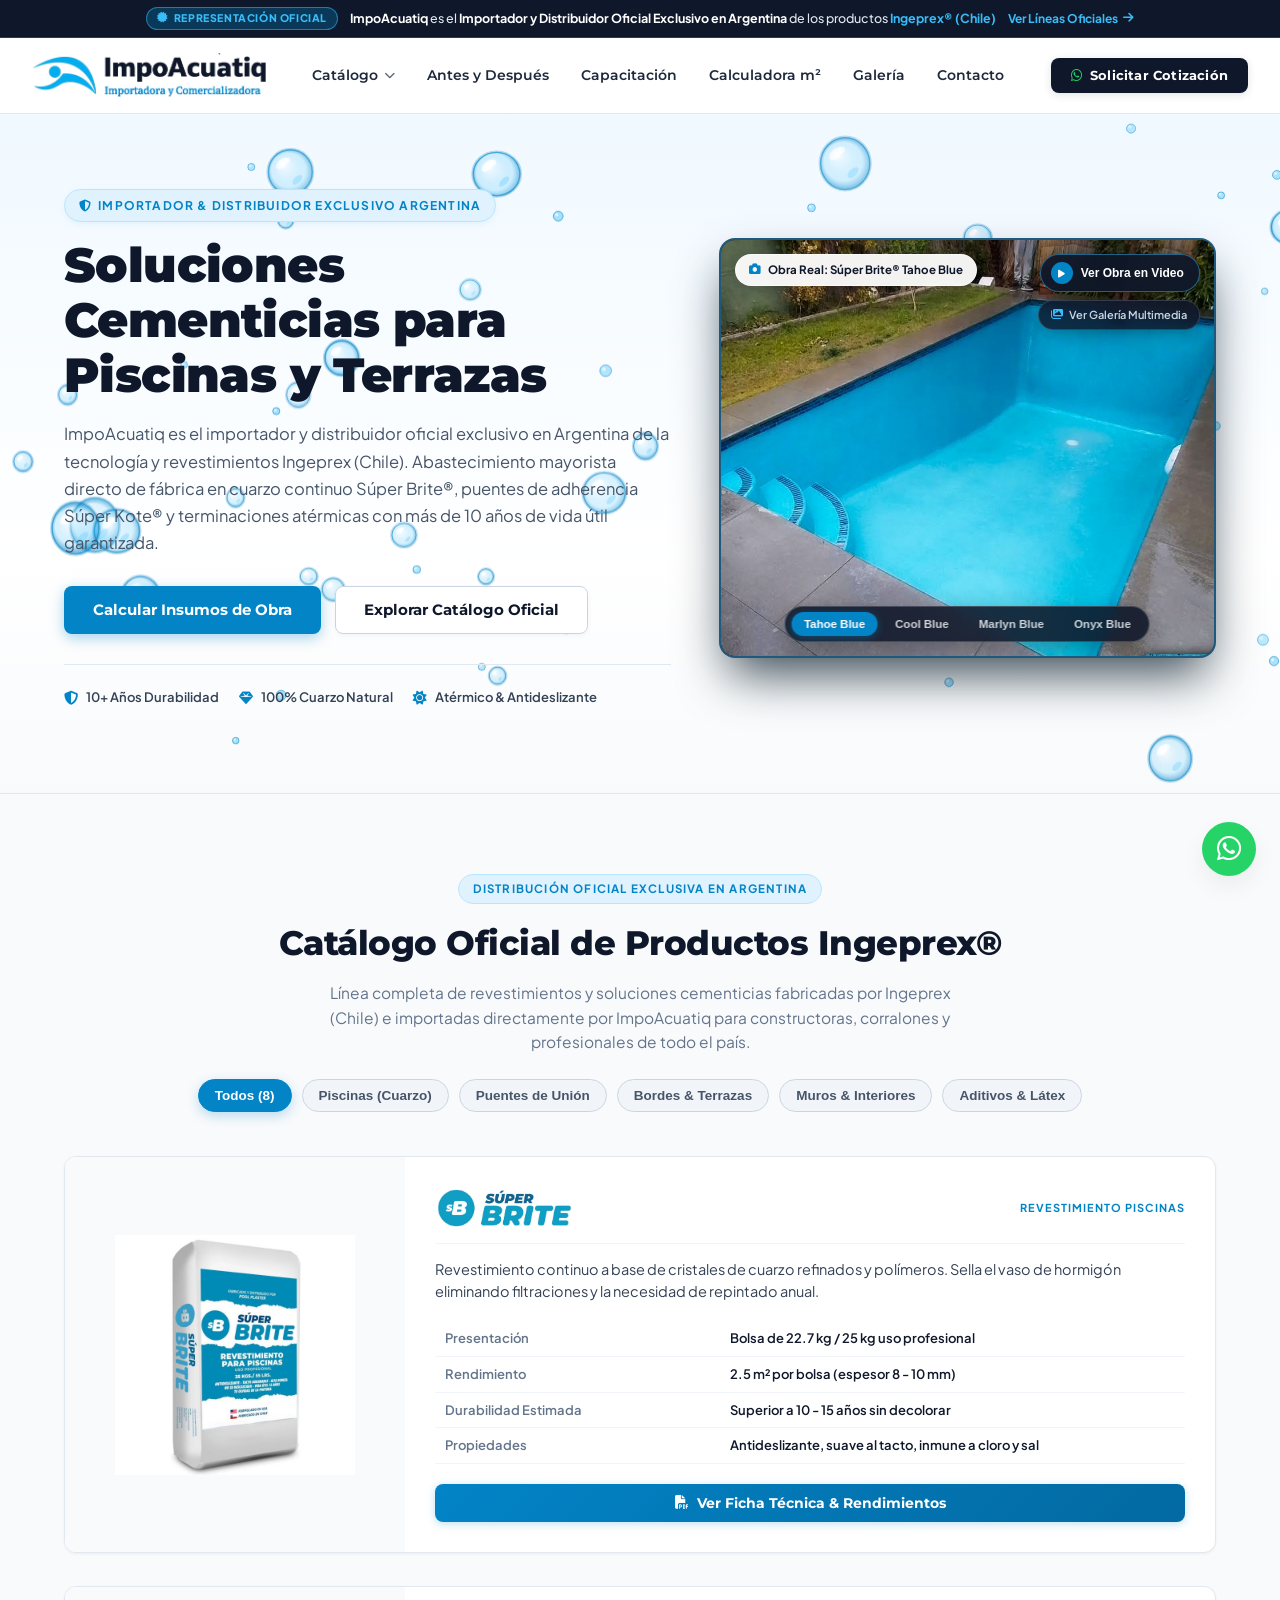
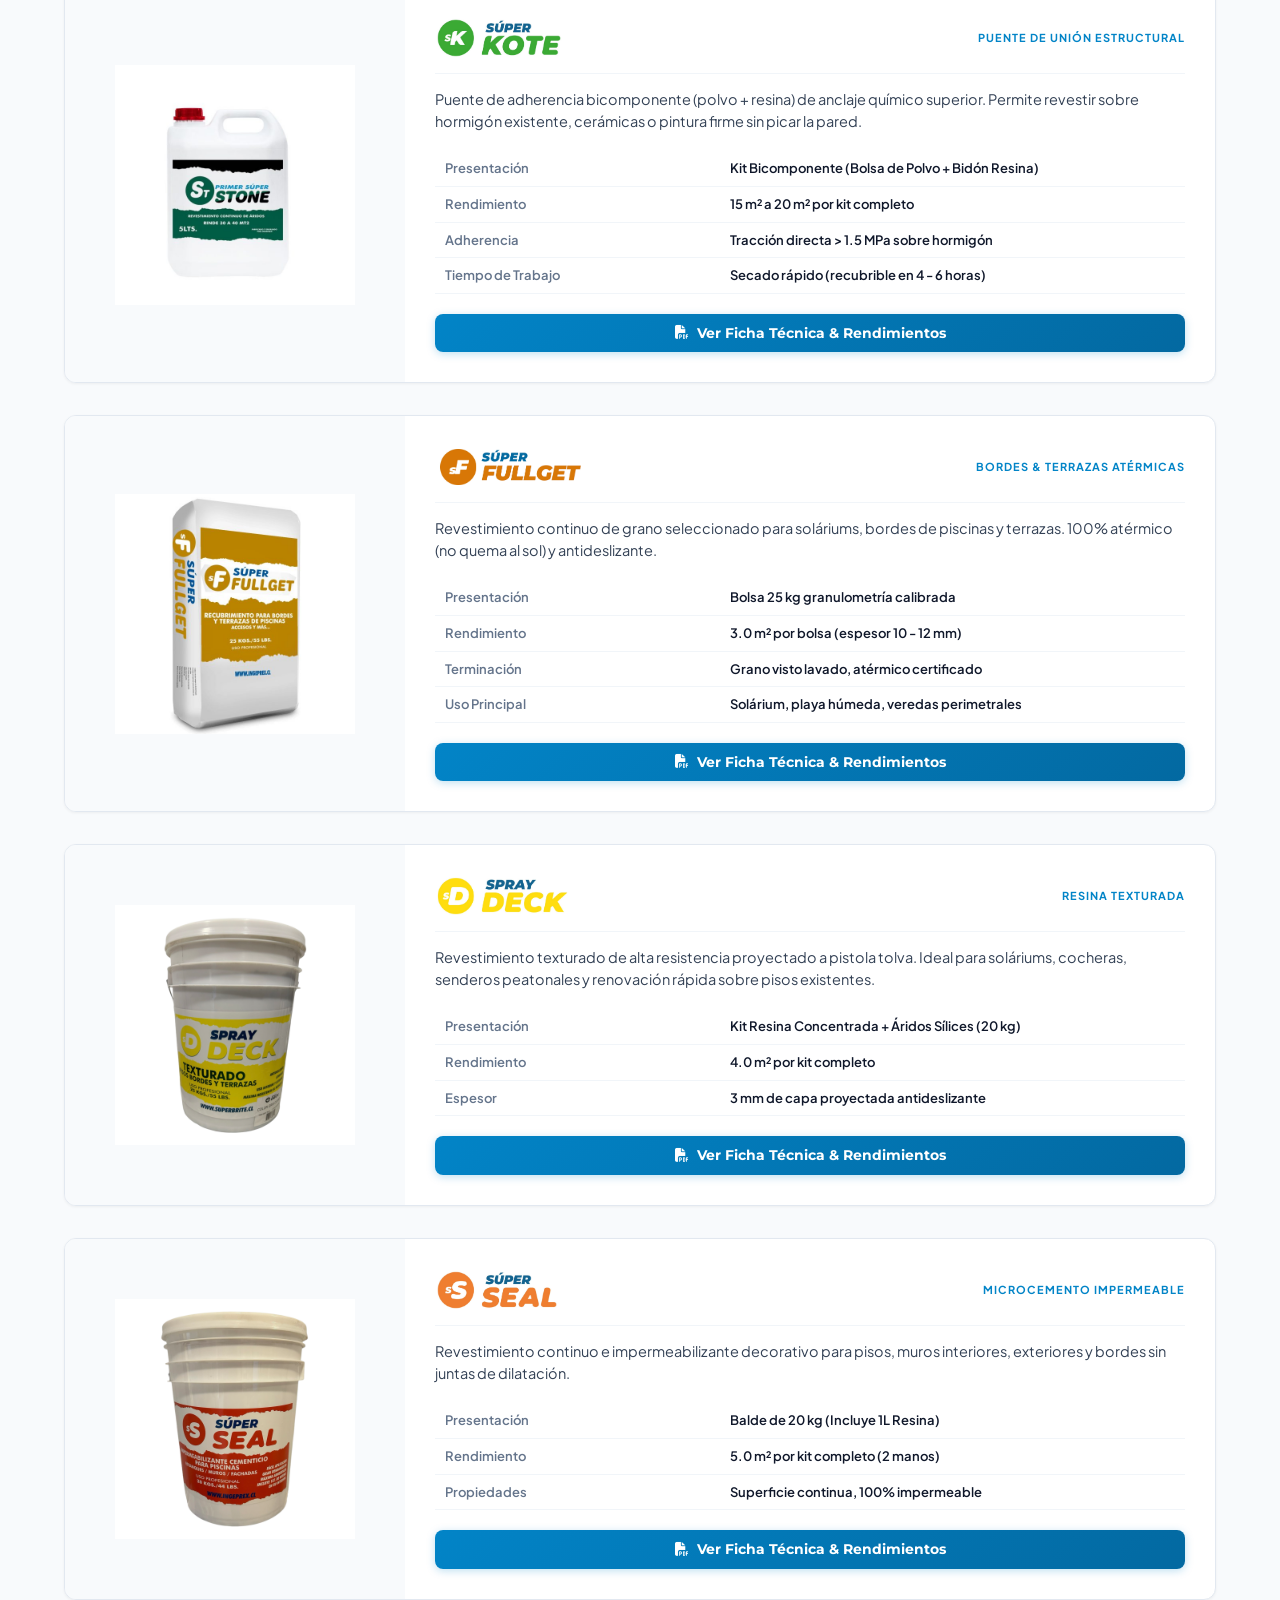
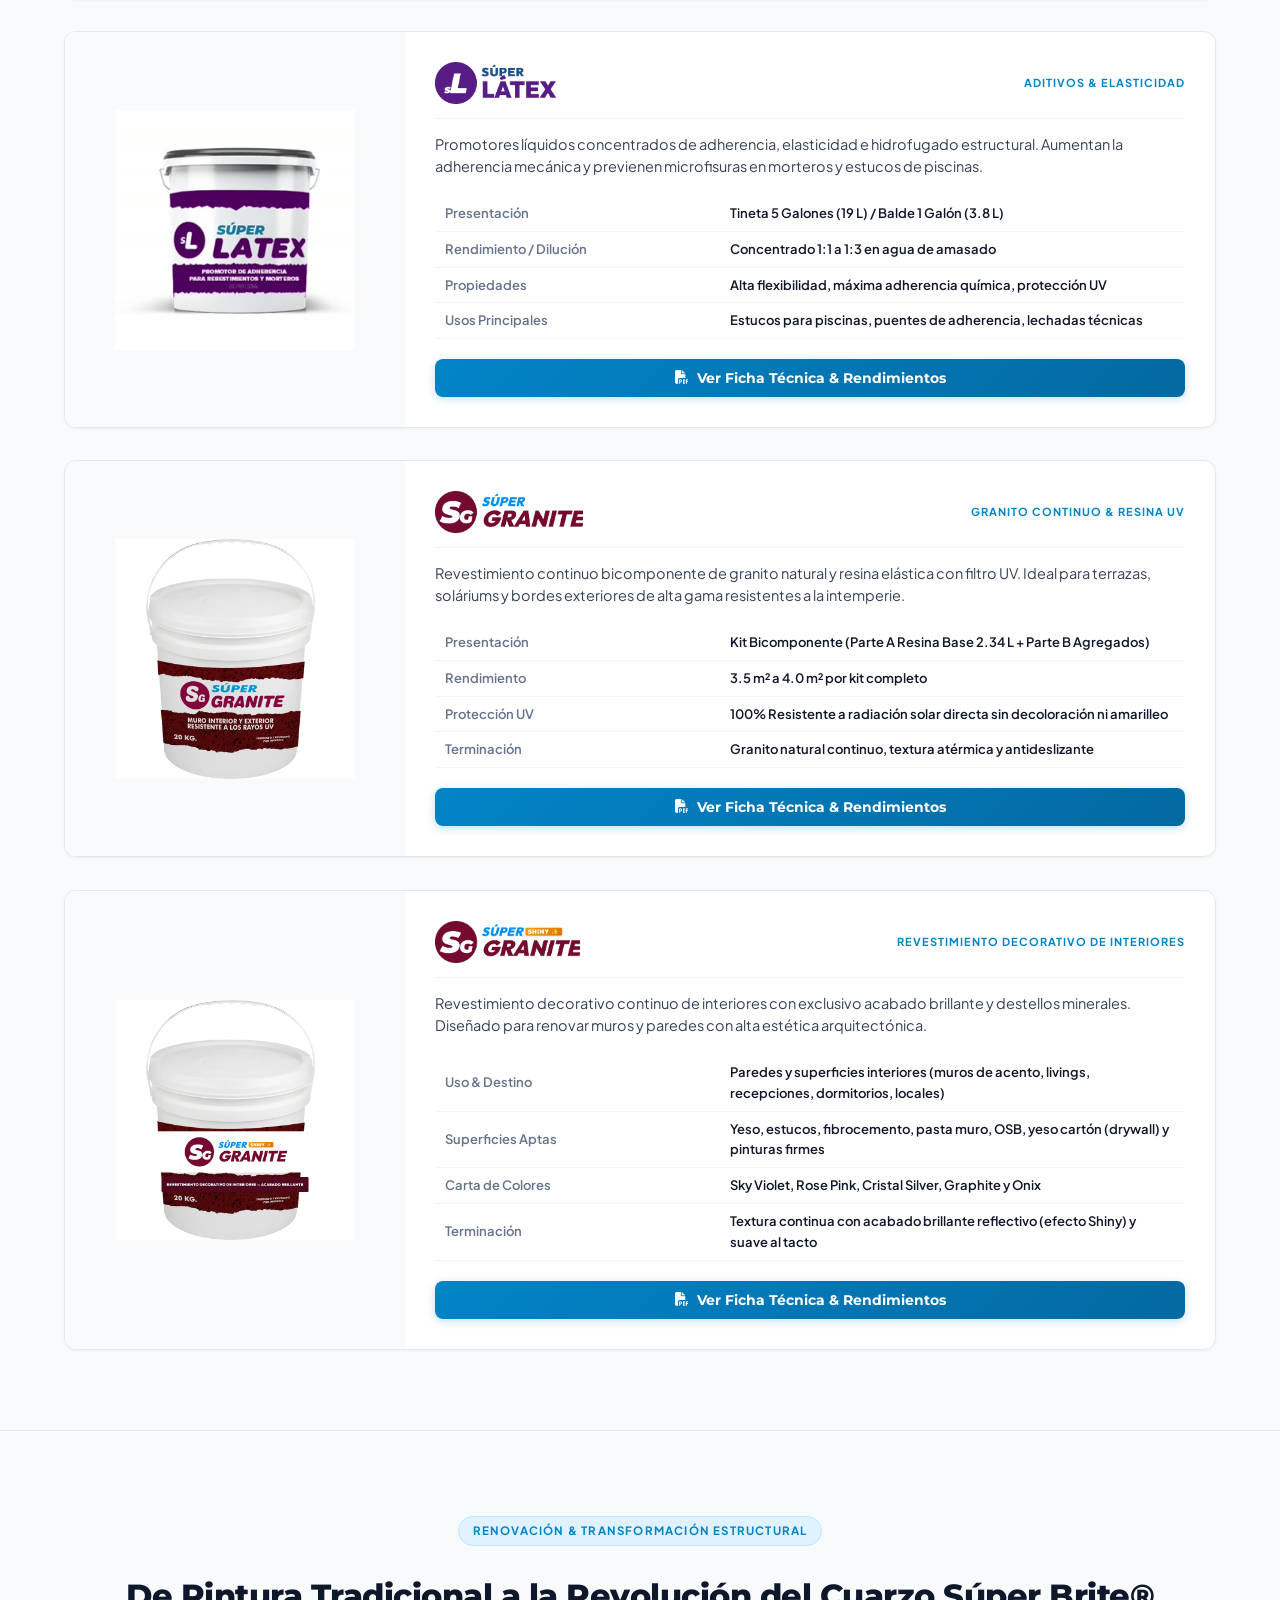
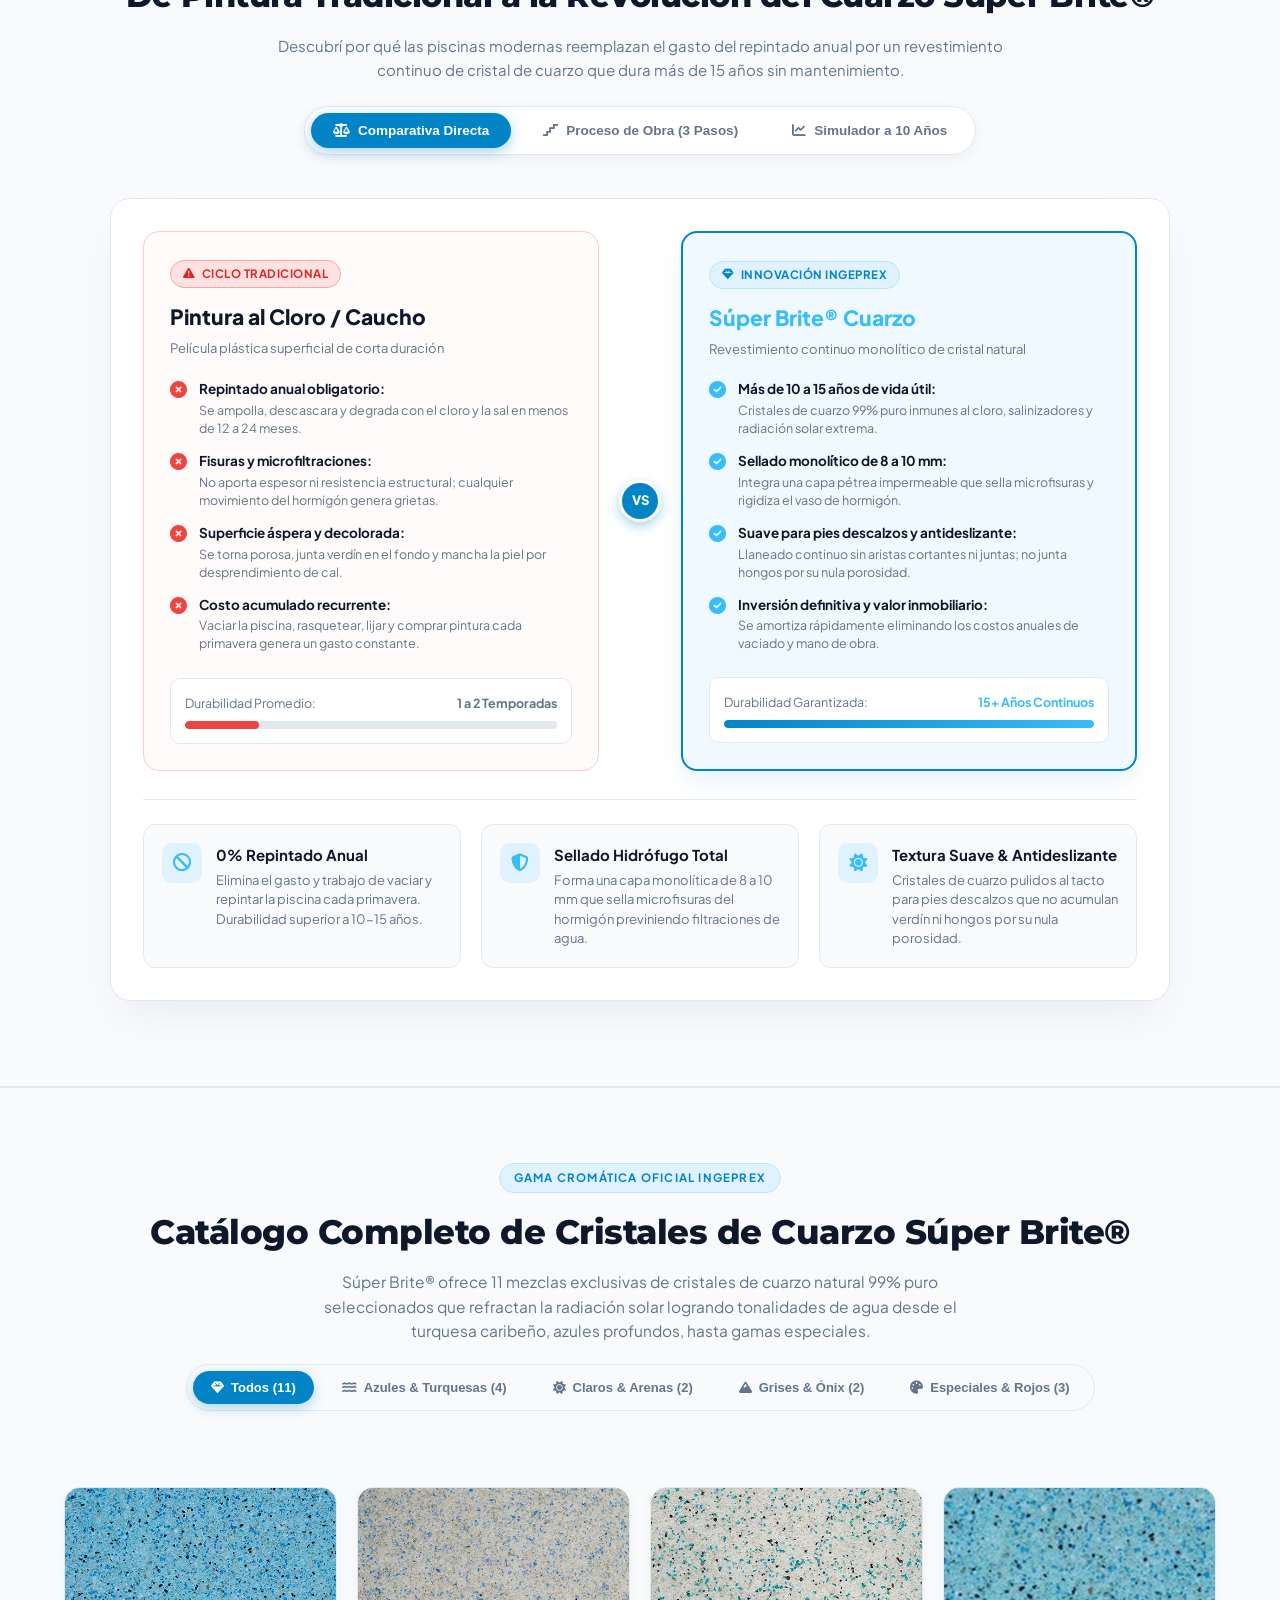
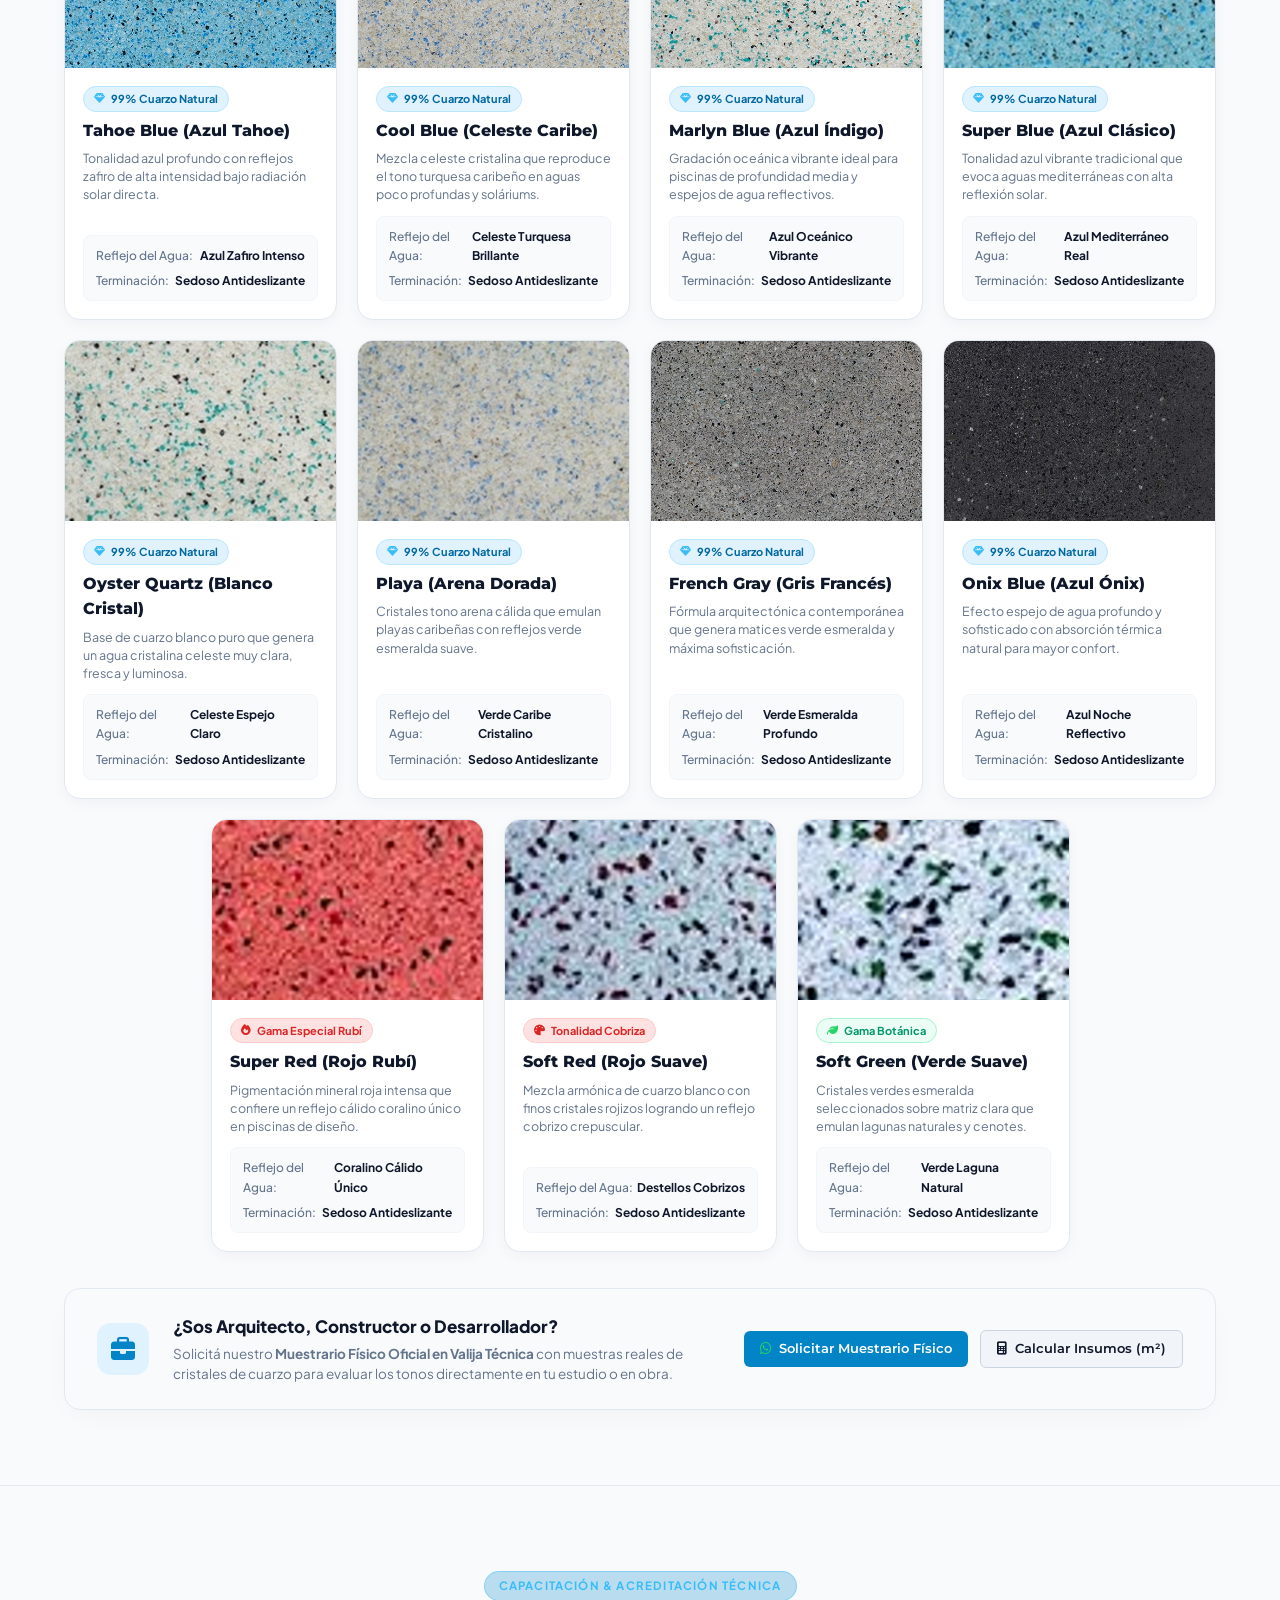
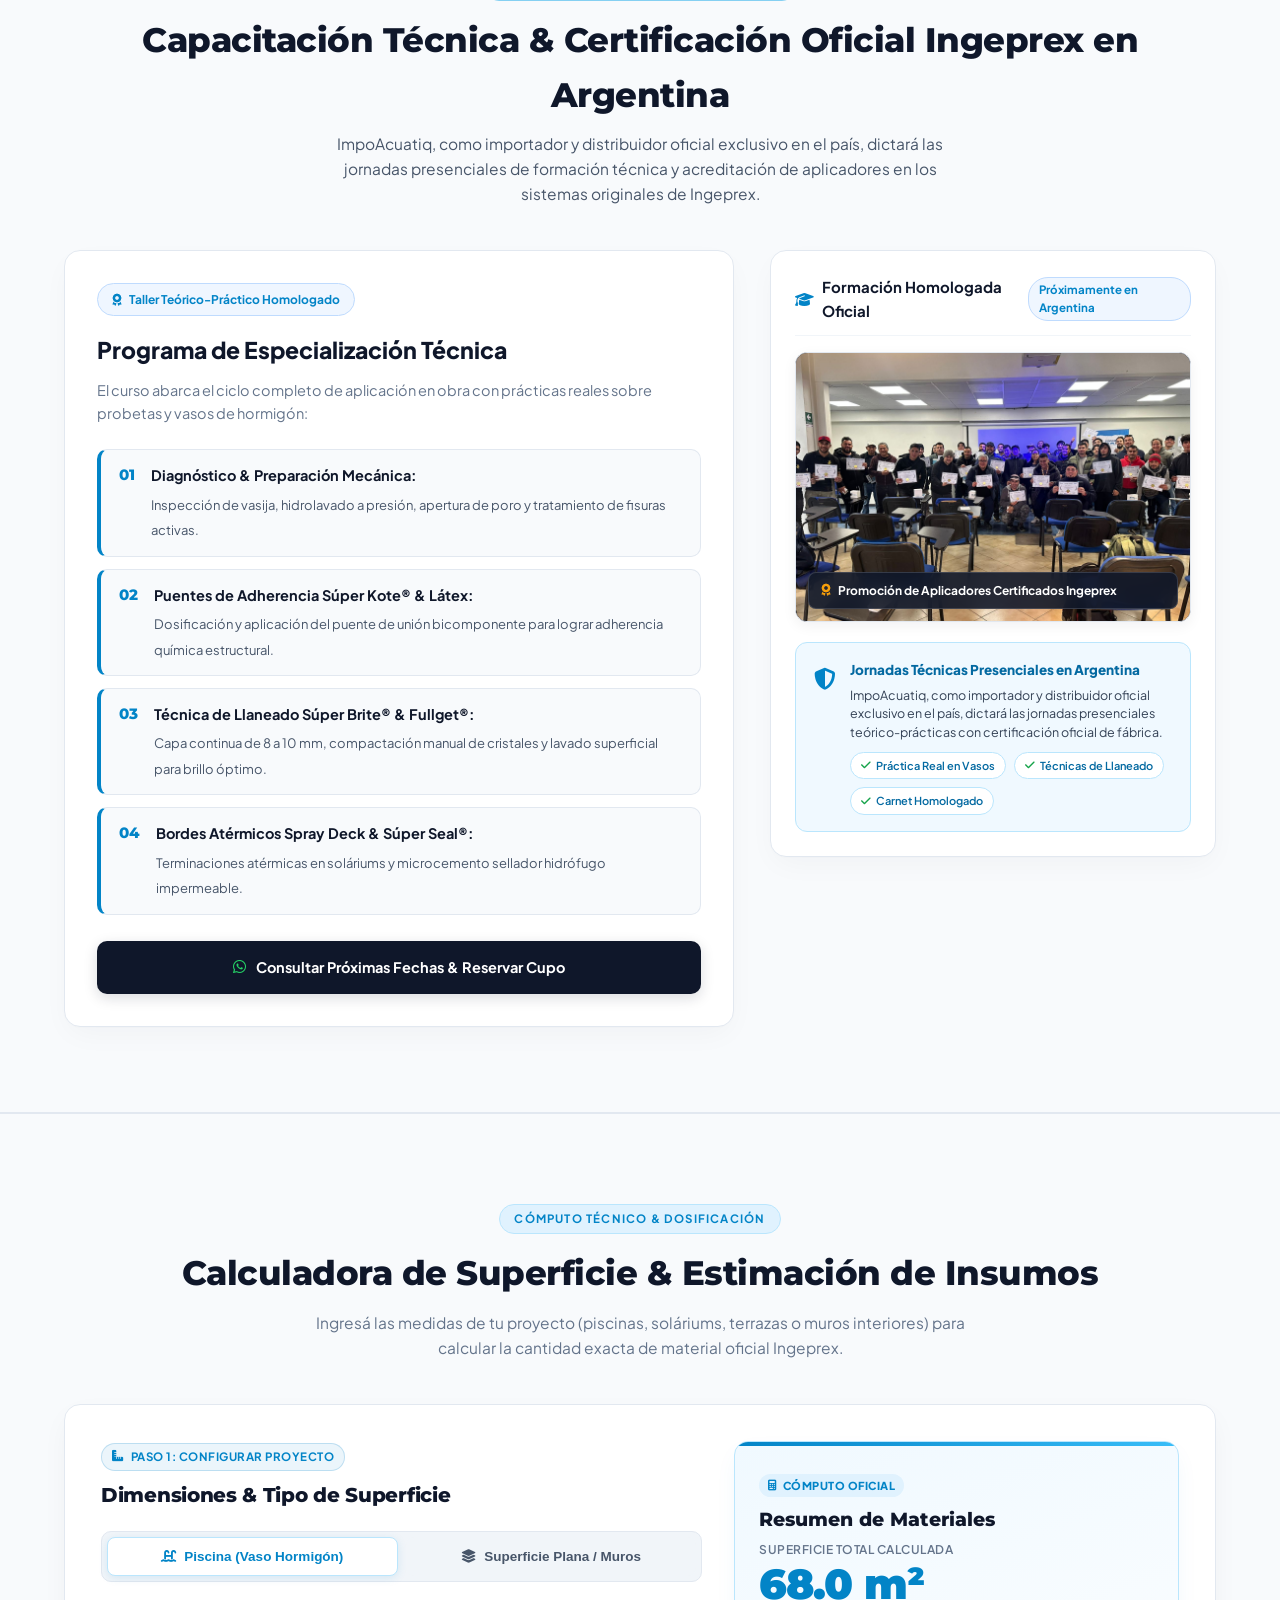
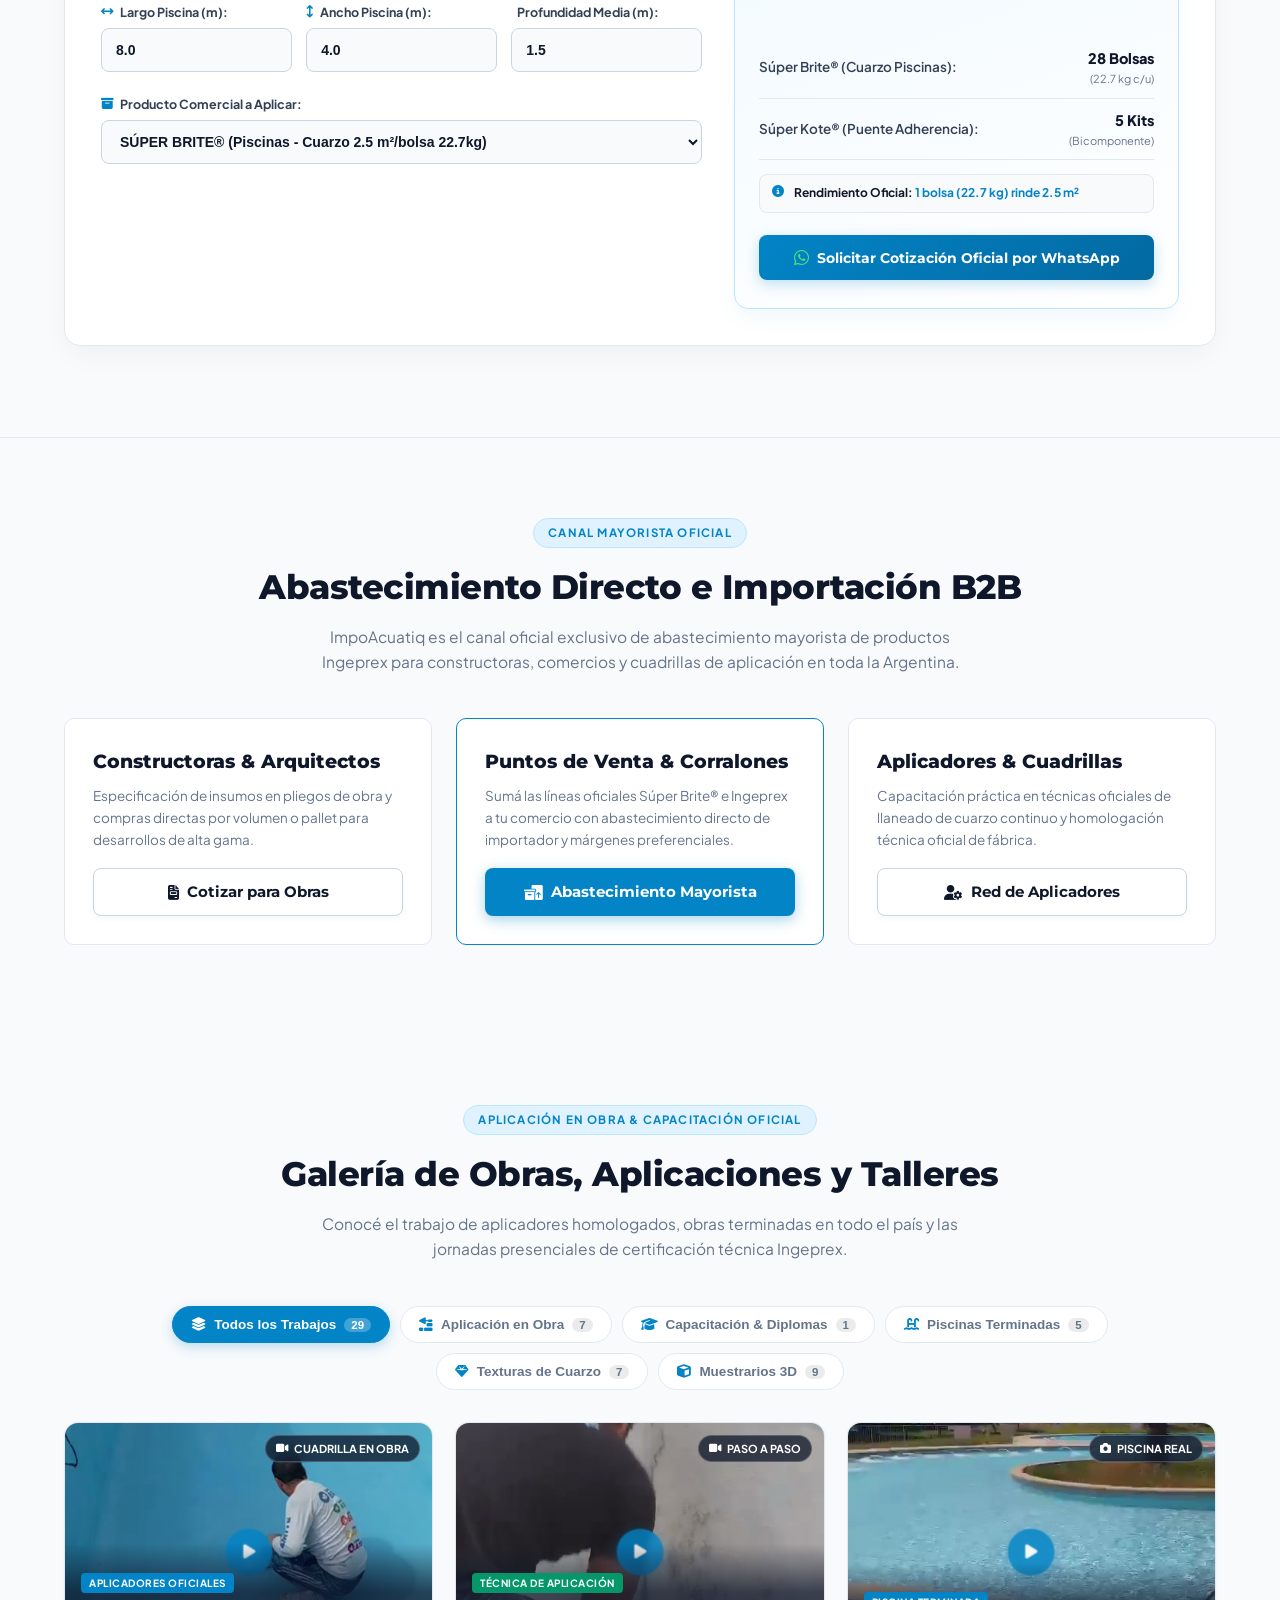
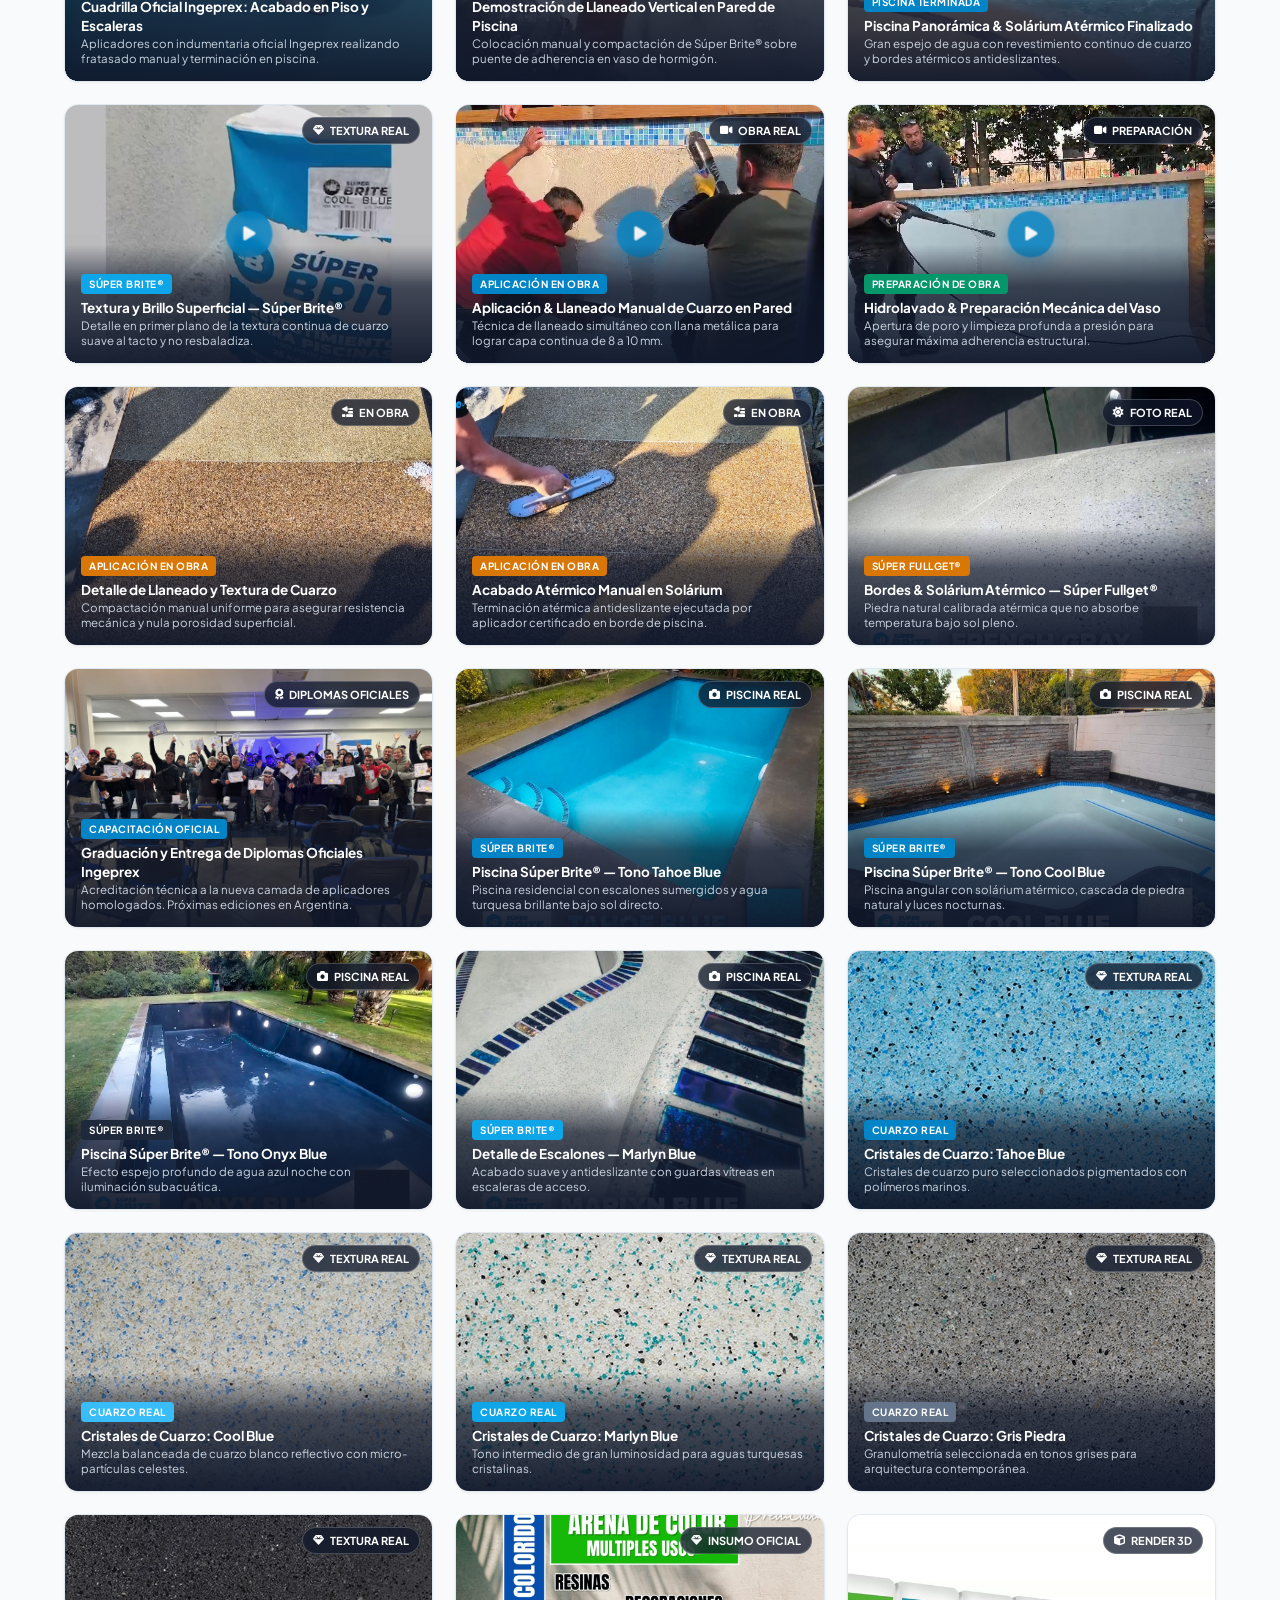
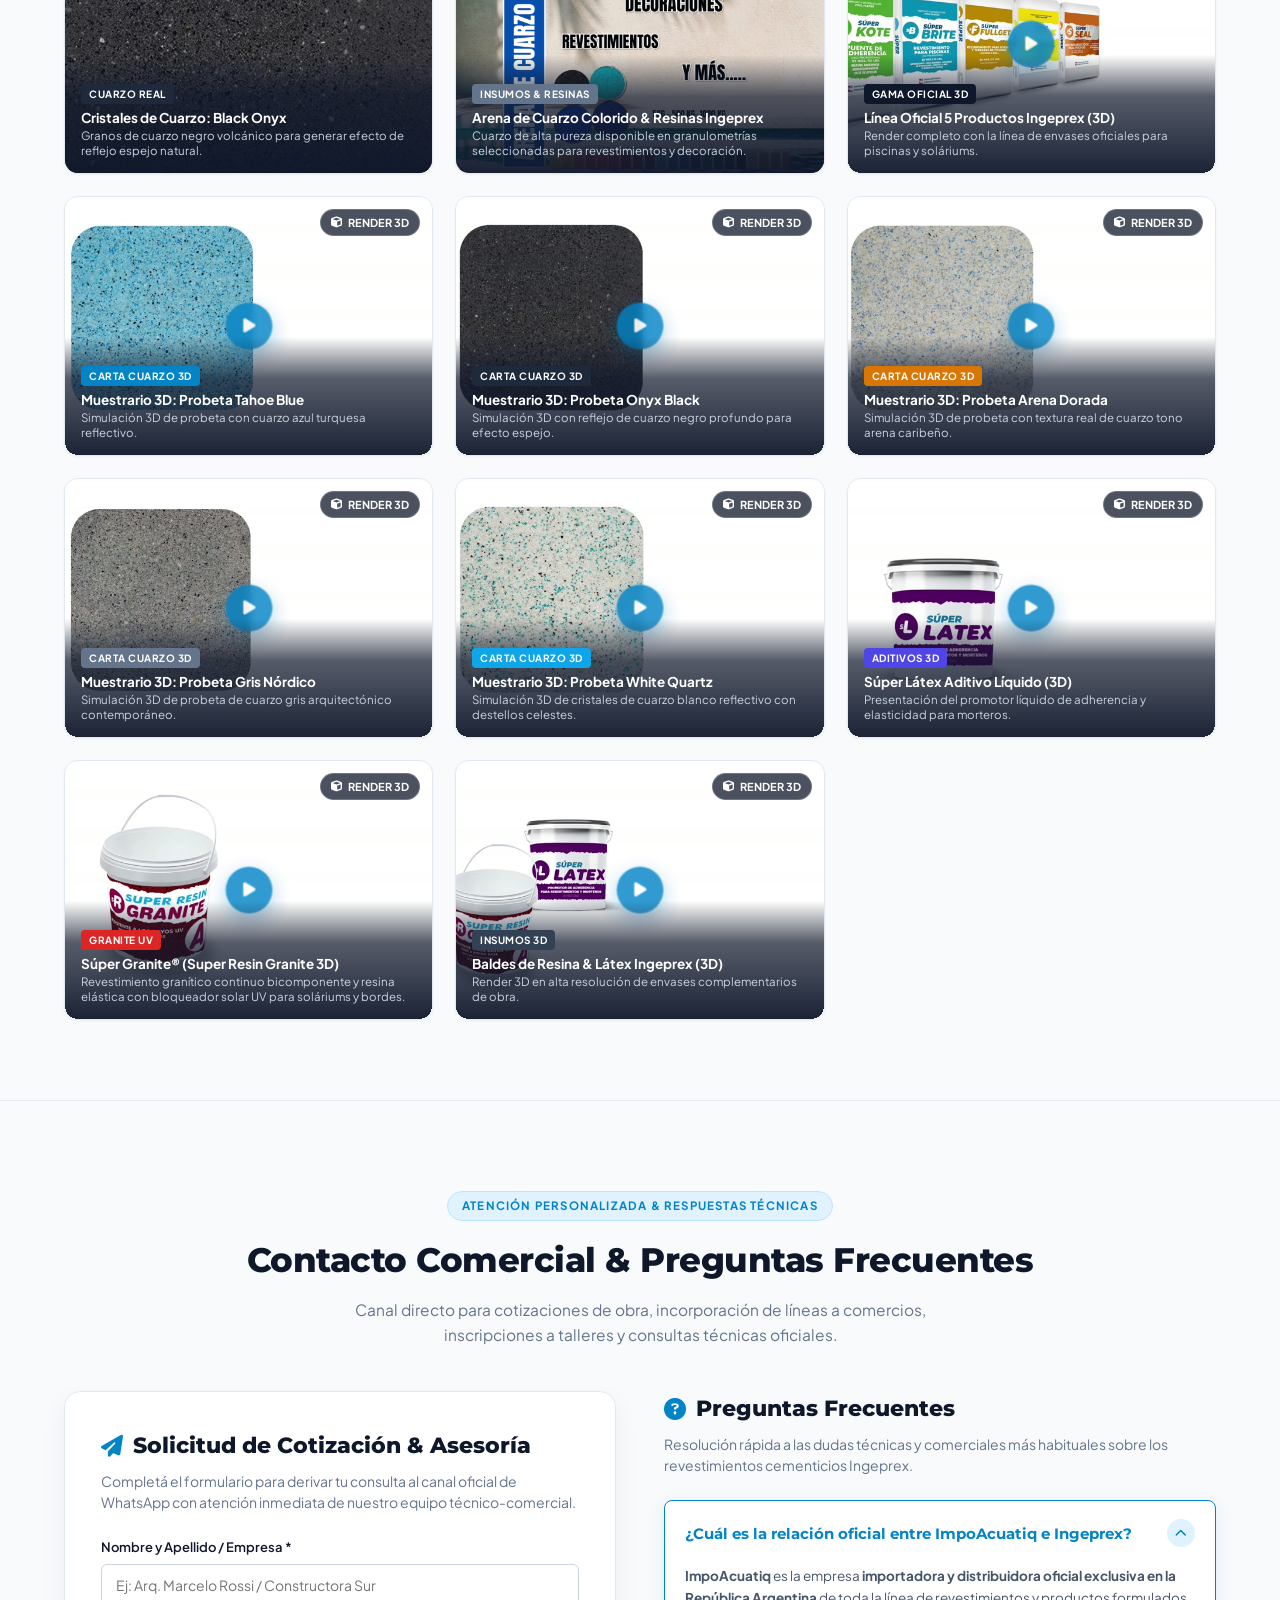
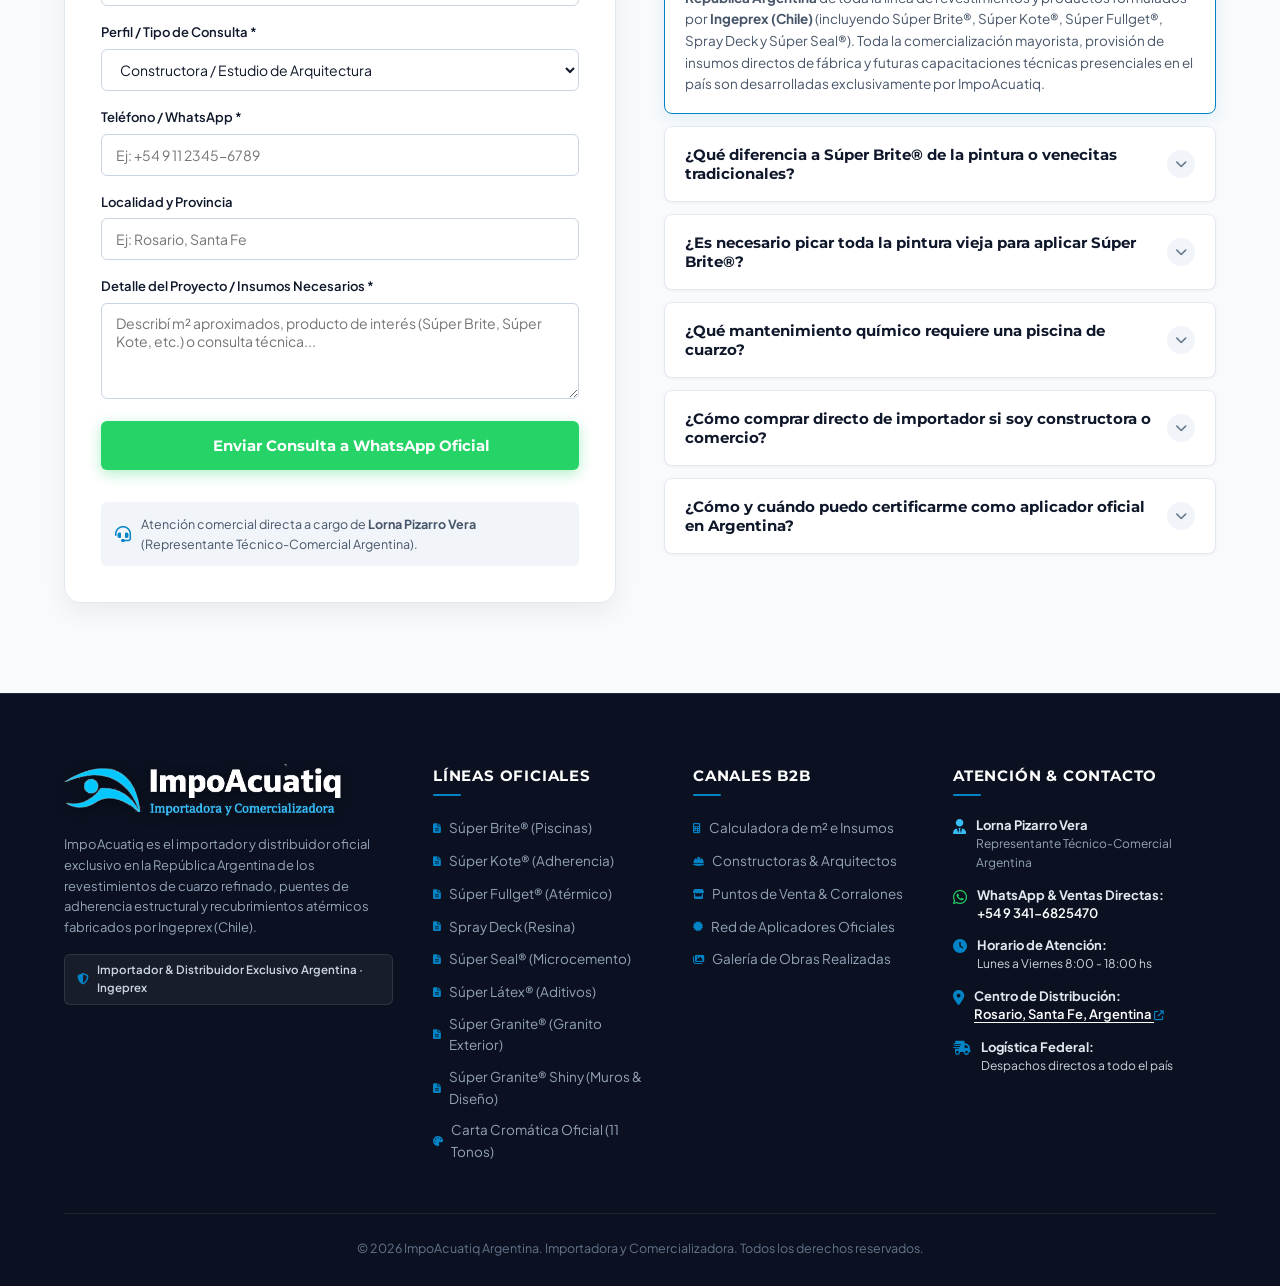
==== commit ddf646e1: "fix(footer): completar lineas de productos faltantes y remover sello de garantia 10 anios / astm" ====
--- a/index.html
+++ b/index.html
@@ -15,7 +15,7 @@
     <link rel="stylesheet" href="https://cdnjs.cloudflare.com/ajax/libs/font-awesome/6.5.1/css/all.min.css">
     
     <!-- Stylesheet -->
-    <link rel="stylesheet" href="styles.css?v=36.0">
+    <link rel="stylesheet" href="styles.css?v=37.0">
 </head>
 <body>
 
@@ -1497,7 +1497,10 @@
                         <li><a href="javascript:void(0)" onclick="openProductModal('sf')"><i class="fa-solid fa-file-lines text-blue"></i> Súper Fullget® (Atérmico)</a></li>
                         <li><a href="javascript:void(0)" onclick="openProductModal('sd')"><i class="fa-solid fa-file-lines text-blue"></i> Spray Deck (Resina)</a></li>
                         <li><a href="javascript:void(0)" onclick="openProductModal('ss')"><i class="fa-solid fa-file-lines text-blue"></i> Súper Seal® (Microcemento)</a></li>
-                        <li><a href="#carta-colores"><i class="fa-solid fa-palette text-blue"></i> Carta Cromática Oficial</a></li>
+                        <li><a href="javascript:void(0)" onclick="openProductModal('latex')"><i class="fa-solid fa-file-lines text-blue"></i> Súper Látex® (Aditivos)</a></li>
+                        <li><a href="javascript:void(0)" onclick="openProductModal('granite')"><i class="fa-solid fa-file-lines text-blue"></i> Súper Granite® (Granito Exterior)</a></li>
+                        <li><a href="javascript:void(0)" onclick="openProductModal('granite_shiny')"><i class="fa-solid fa-file-lines text-blue"></i> Súper Granite® Shiny (Muros & Diseño)</a></li>
+                        <li><a href="#carta-colores"><i class="fa-solid fa-palette text-blue"></i> Carta Cromática Oficial (11 Tonos)</a></li>
                     </ul>
                 </div>
 
@@ -1560,7 +1563,6 @@
             <!-- SUB-FOOTER / LEGAL -->
             <div class="footer-bottom">
                 <div class="f-copy">&copy; 2026 ImpoAcuatiq Argentina. Importadora y Comercializadora. Todos los derechos reservados.</div>
-                <div class="f-specs"><i class="fa-solid fa-award text-blue"></i> Garantía de Durabilidad 10+ Años · Normas Técnicas ASTM</div>
             </div>
         </div>
     </footer>
--- a/styles.css
+++ b/styles.css
@@ -1295,20 +1295,17 @@
     border-top: 1px solid rgba(255, 255, 255, 0.08);
     padding-top: 24px;
     display: flex;
-    justify-content: space-between;
-    align-items: center;
-    flex-wrap: wrap;
-    gap: 14px;
+    justify-content: center;
+    align-items: center;
+    text-align: center;
     font-size: 12.5px;
     color: #64748B;
 }
 
-.f-specs {
-    color: #94A3B8;
-    display: flex;
-    align-items: center;
-    gap: 8px;
-    font-size: 12px;
+.f-copy {
+    color: #64748B;
+    line-height: 1.6;
+    font-size: 12.5px;
 }
 
 .whatsapp-float {
@@ -2263,6 +2260,10 @@
 }
 
 @media (max-width: 600px) {
+    .site-footer {
+        padding-bottom: 75px;
+    }
+
     .footer-grid {
         grid-template-columns: 1fr;
         gap: 28px;
@@ -2272,6 +2273,8 @@
         flex-direction: column;
         text-align: center;
         gap: 12px;
+        padding-left: 15px;
+        padding-right: 15px;
     }
 }
 
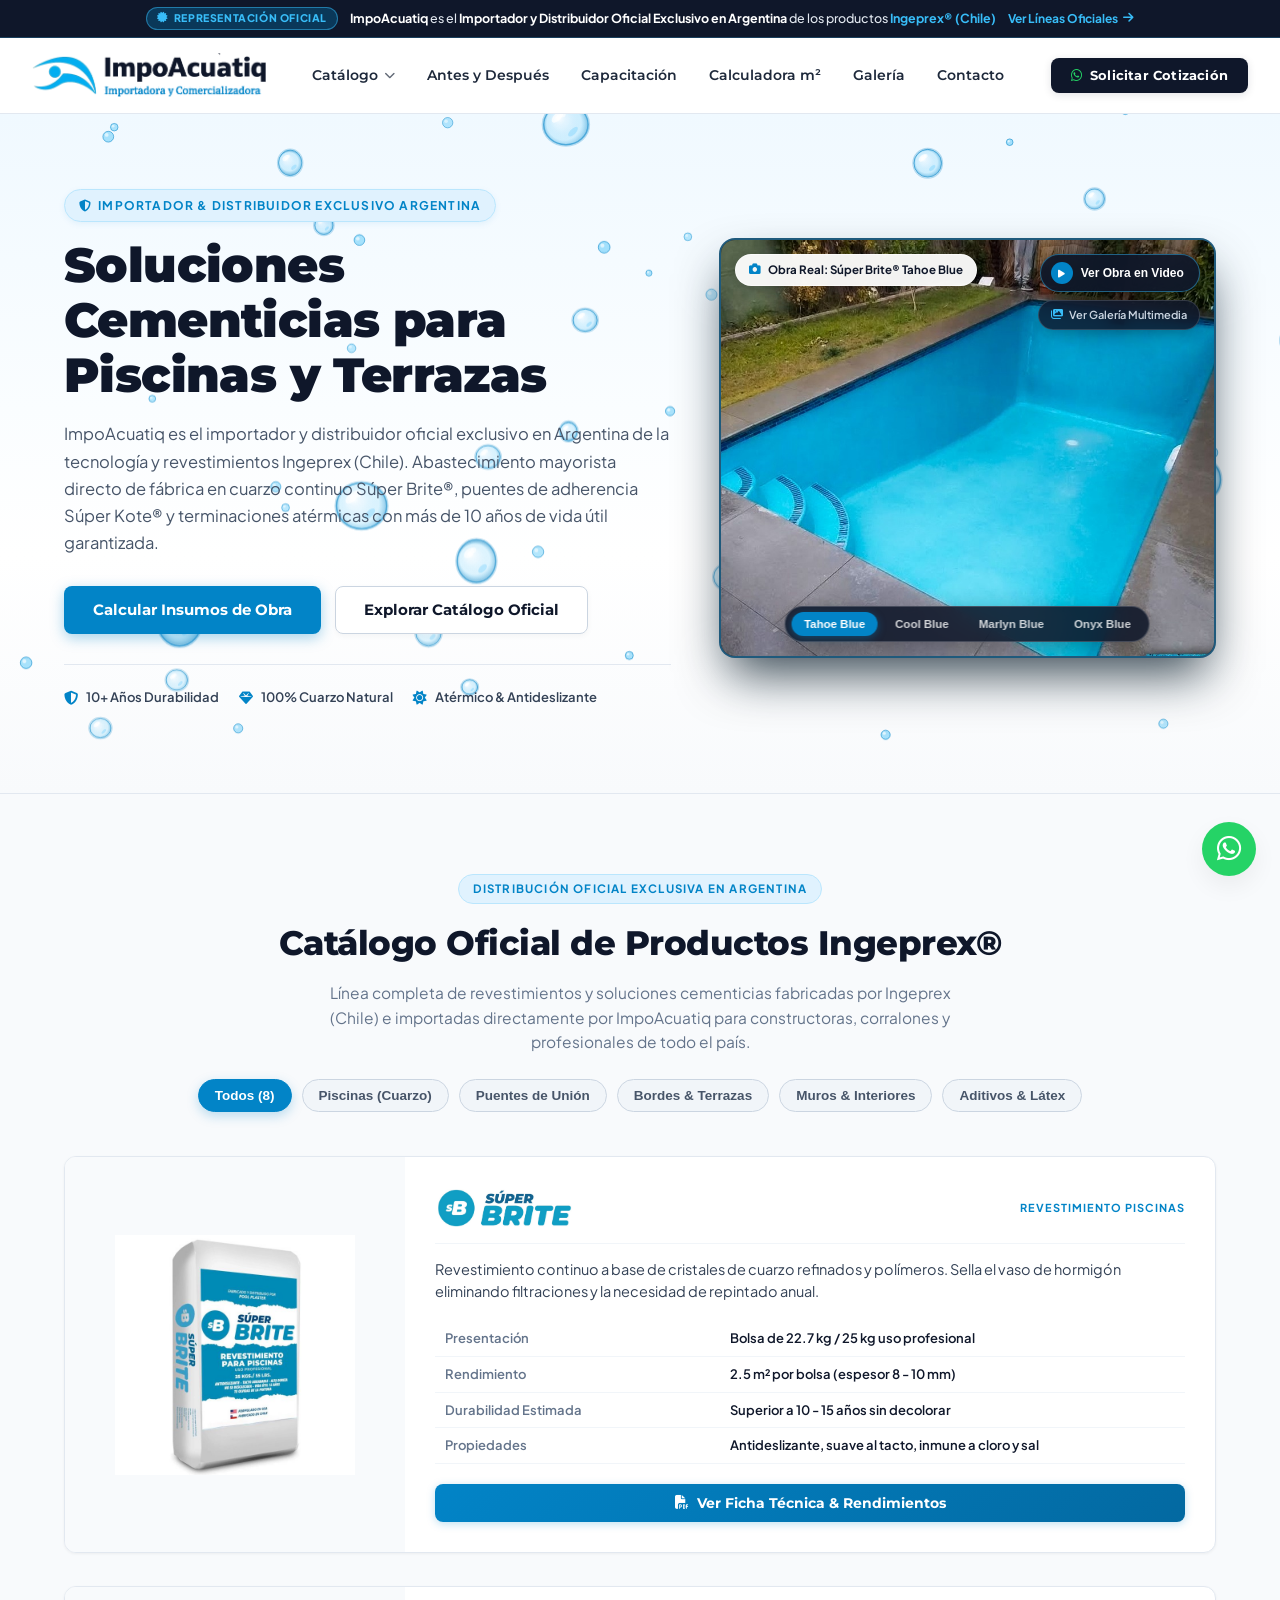
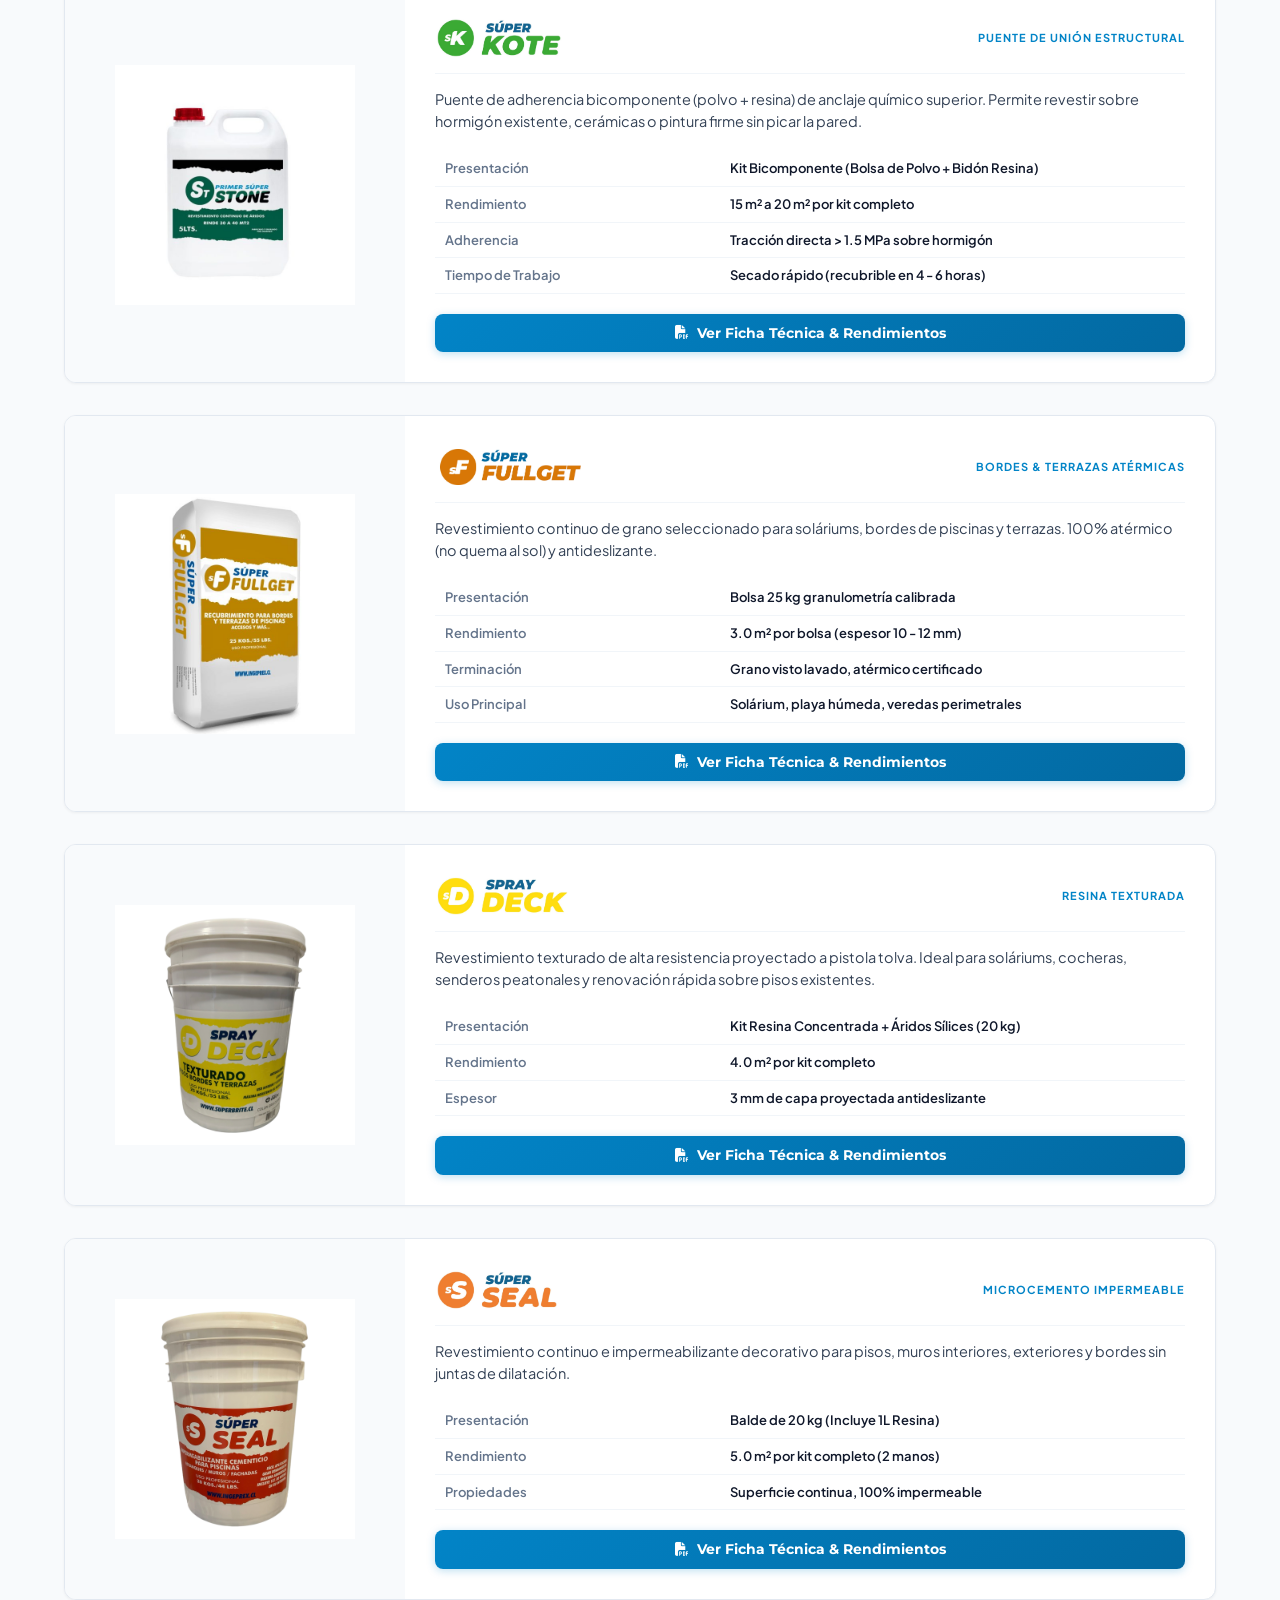
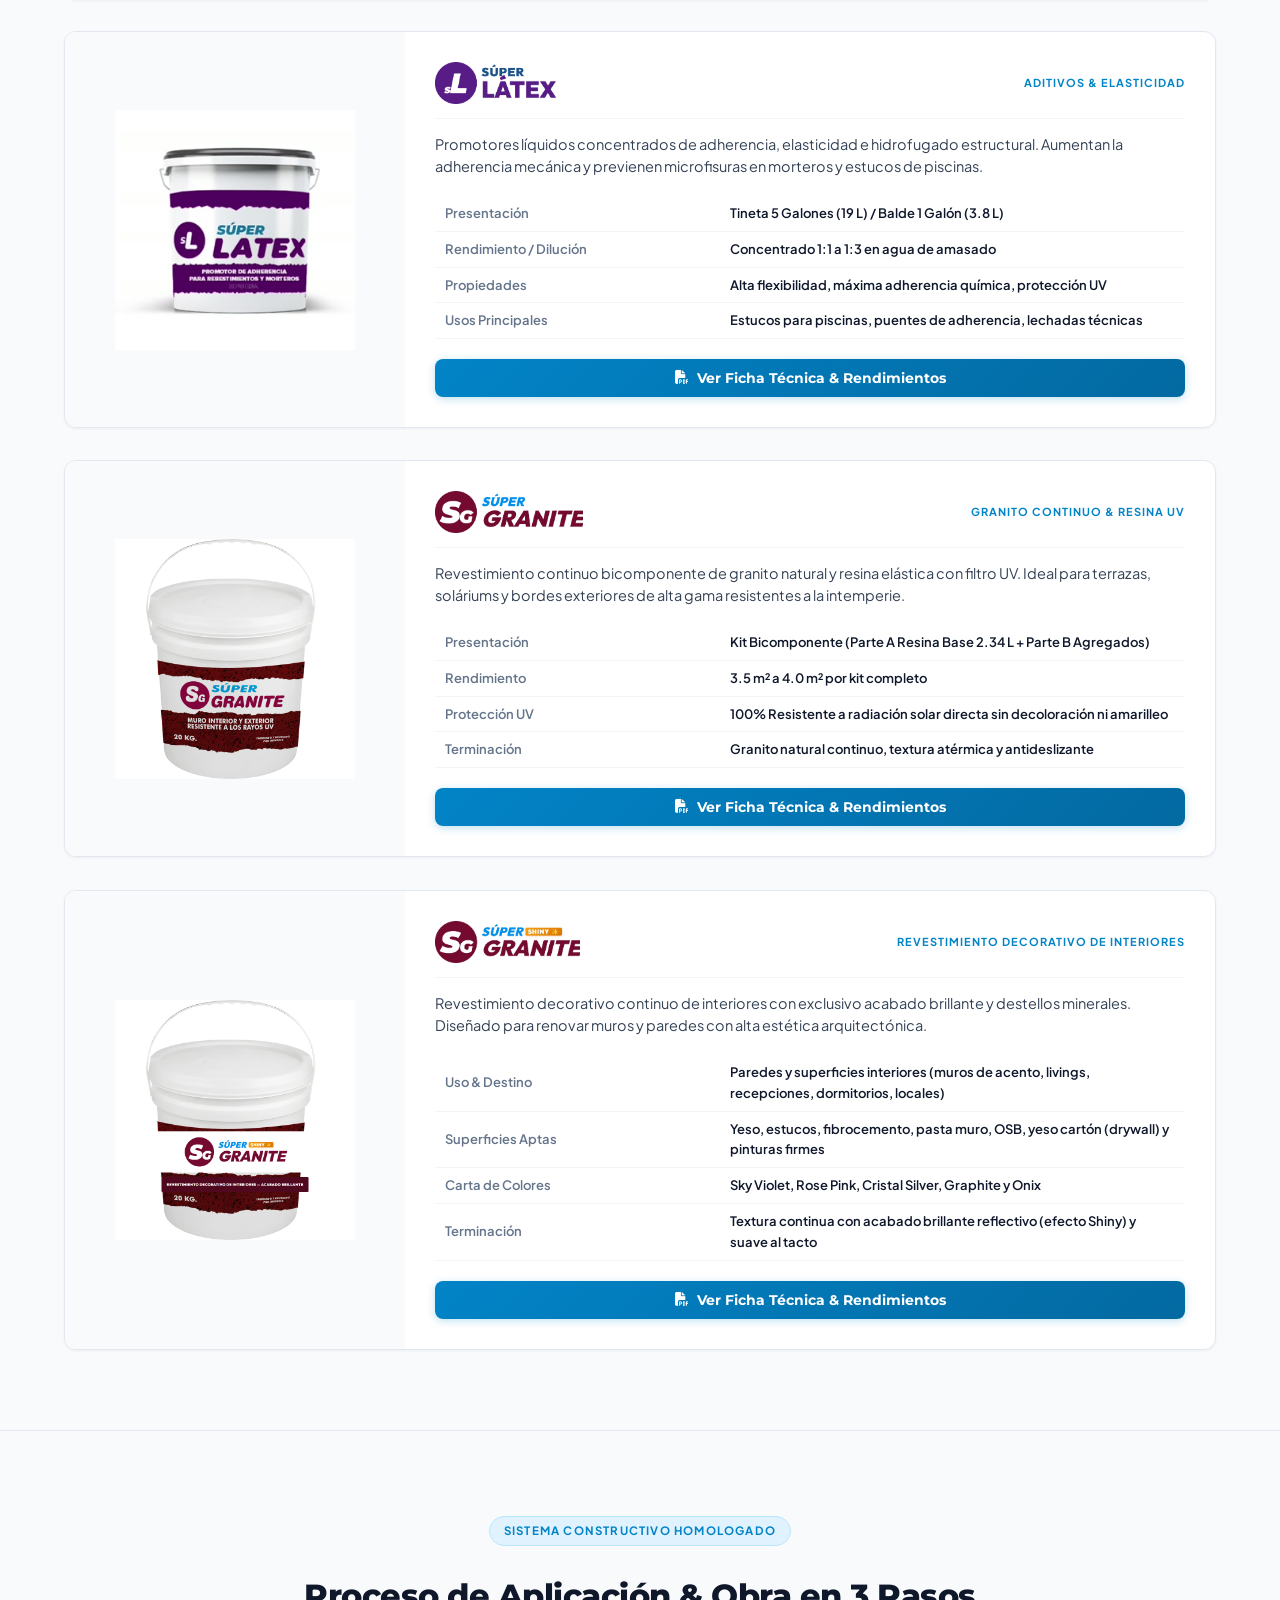
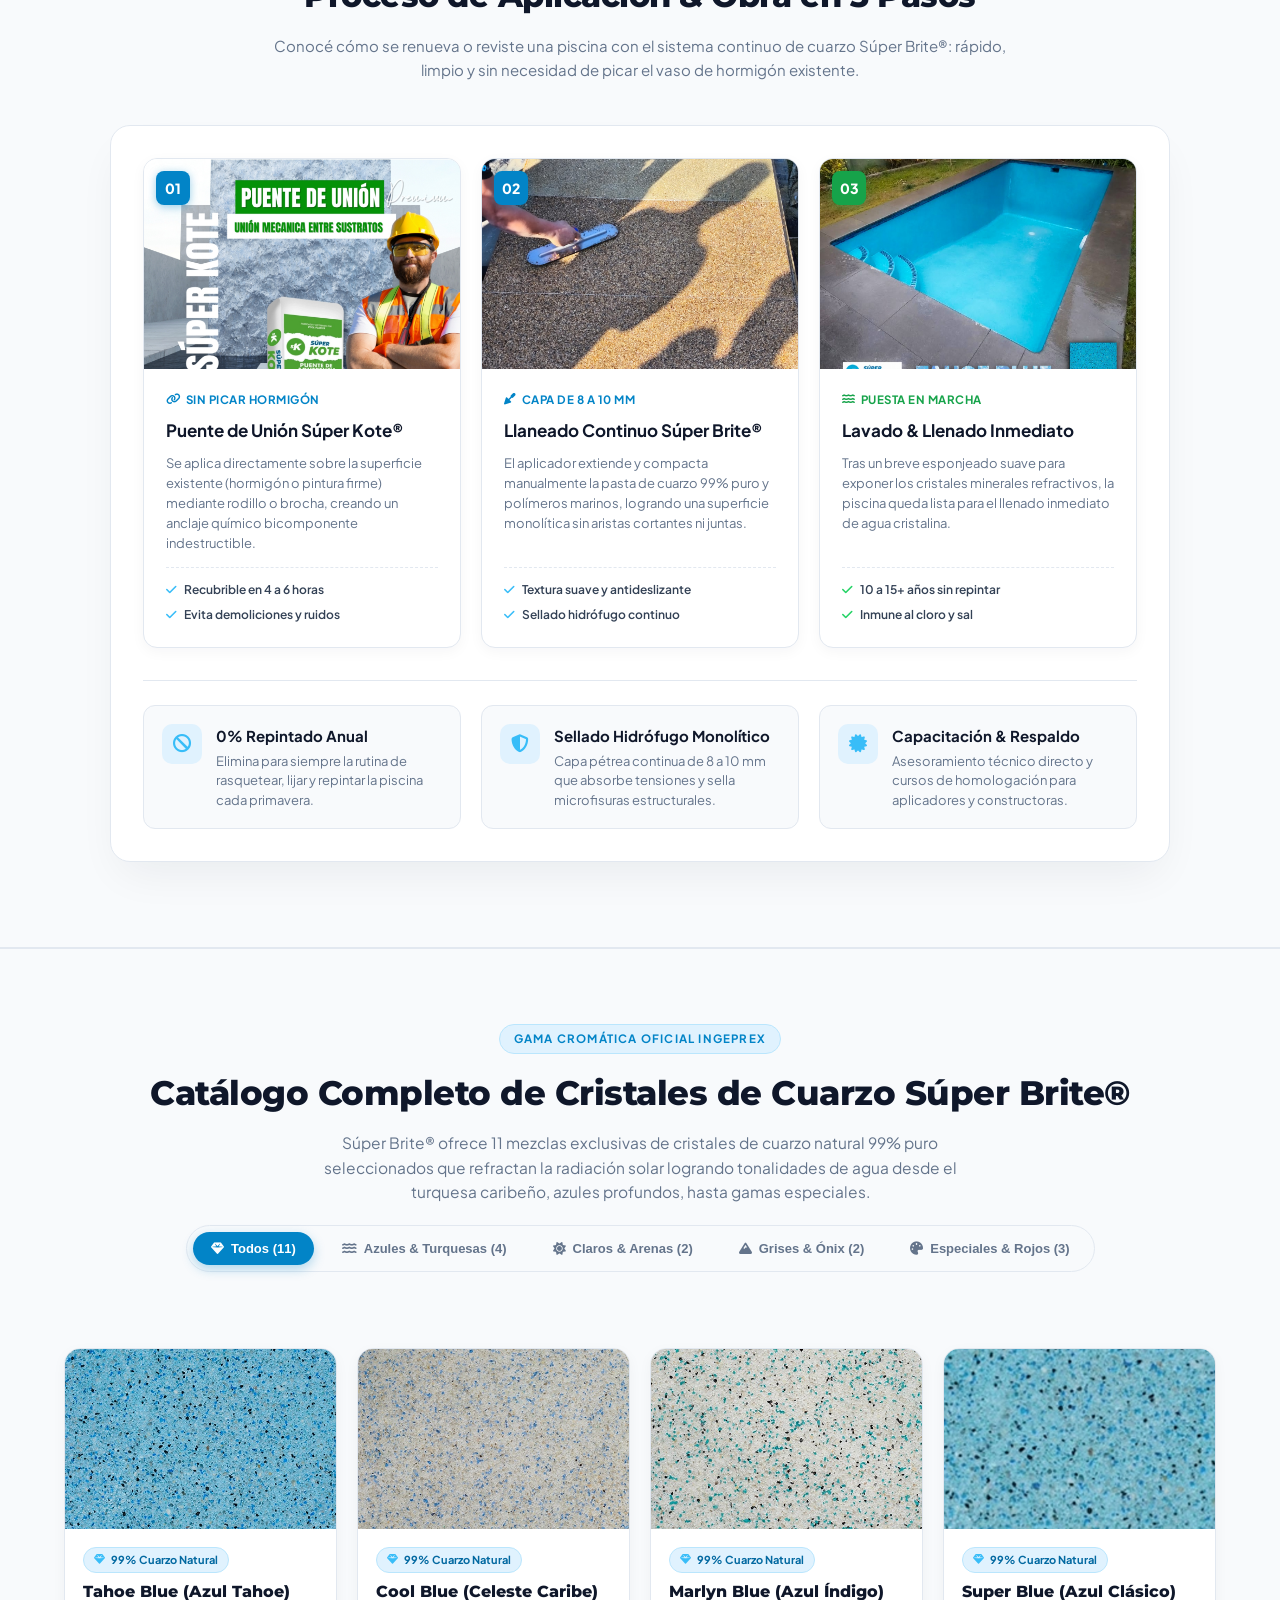
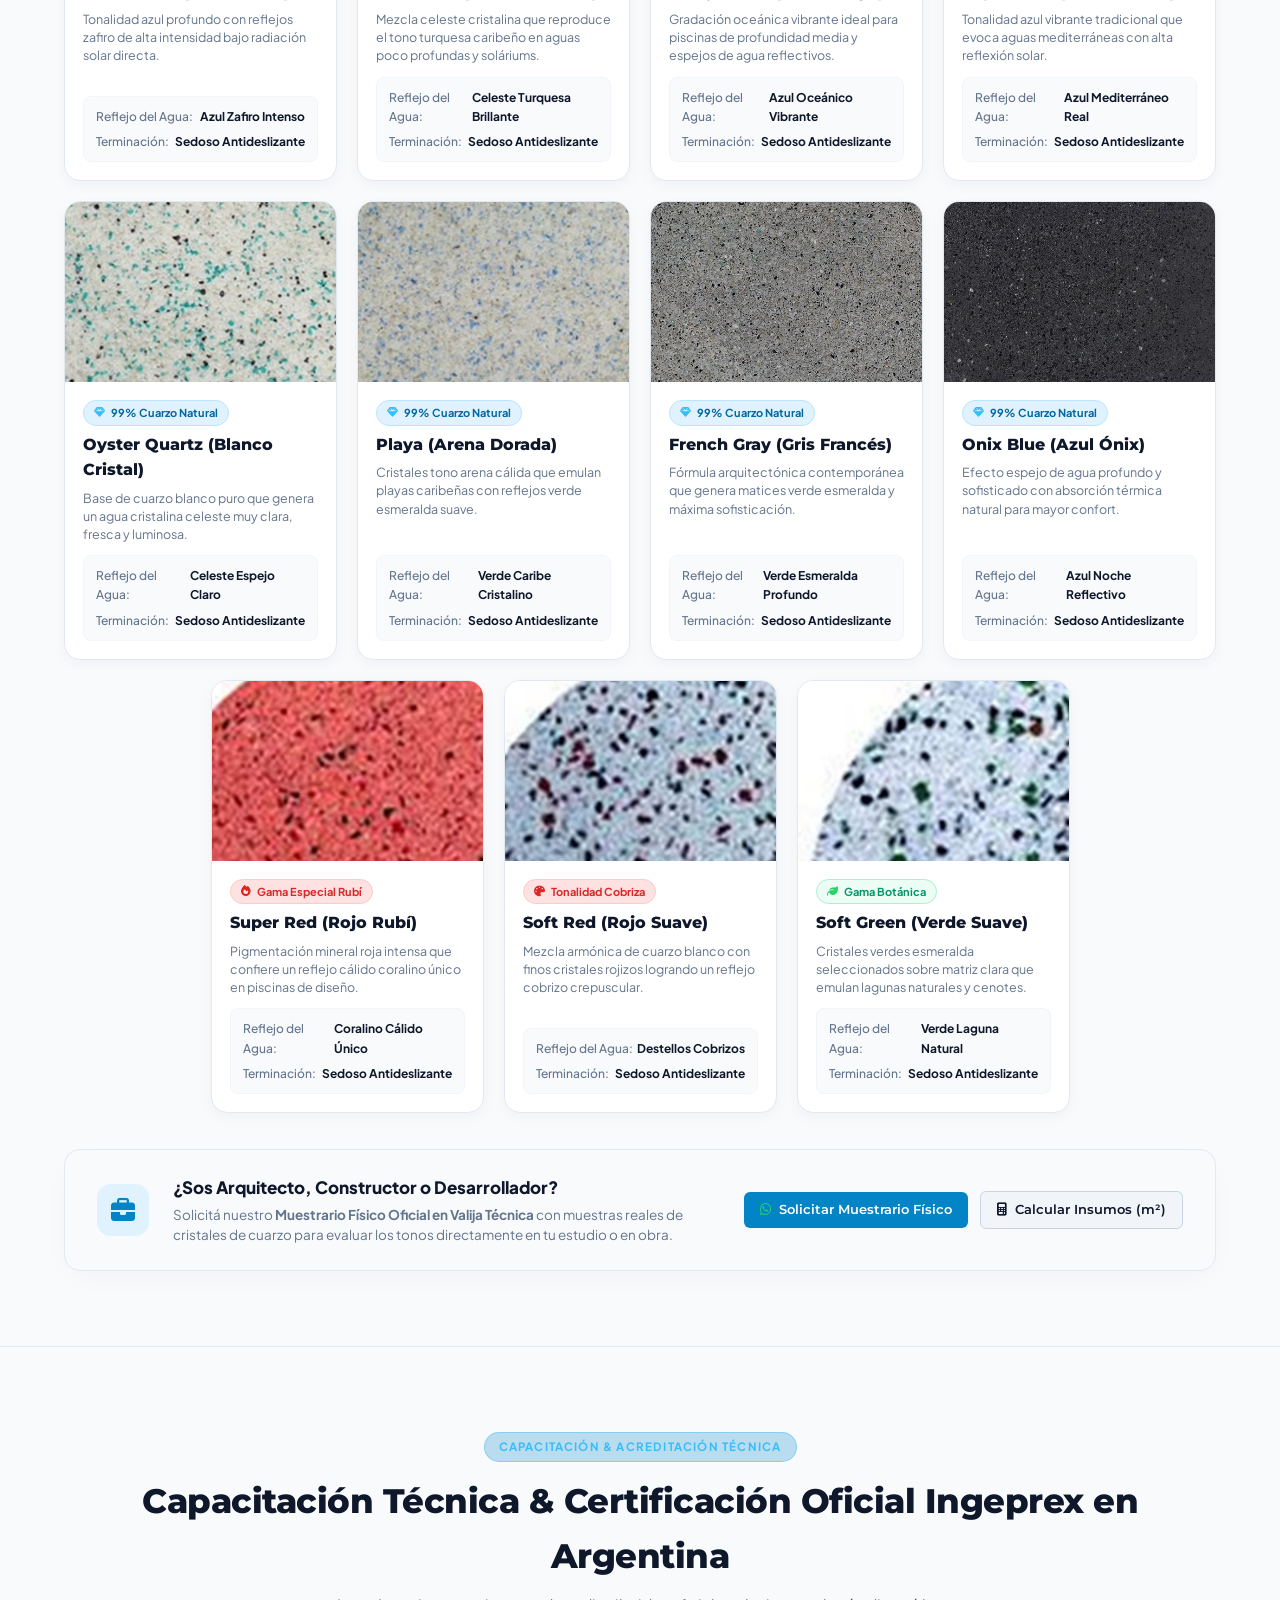
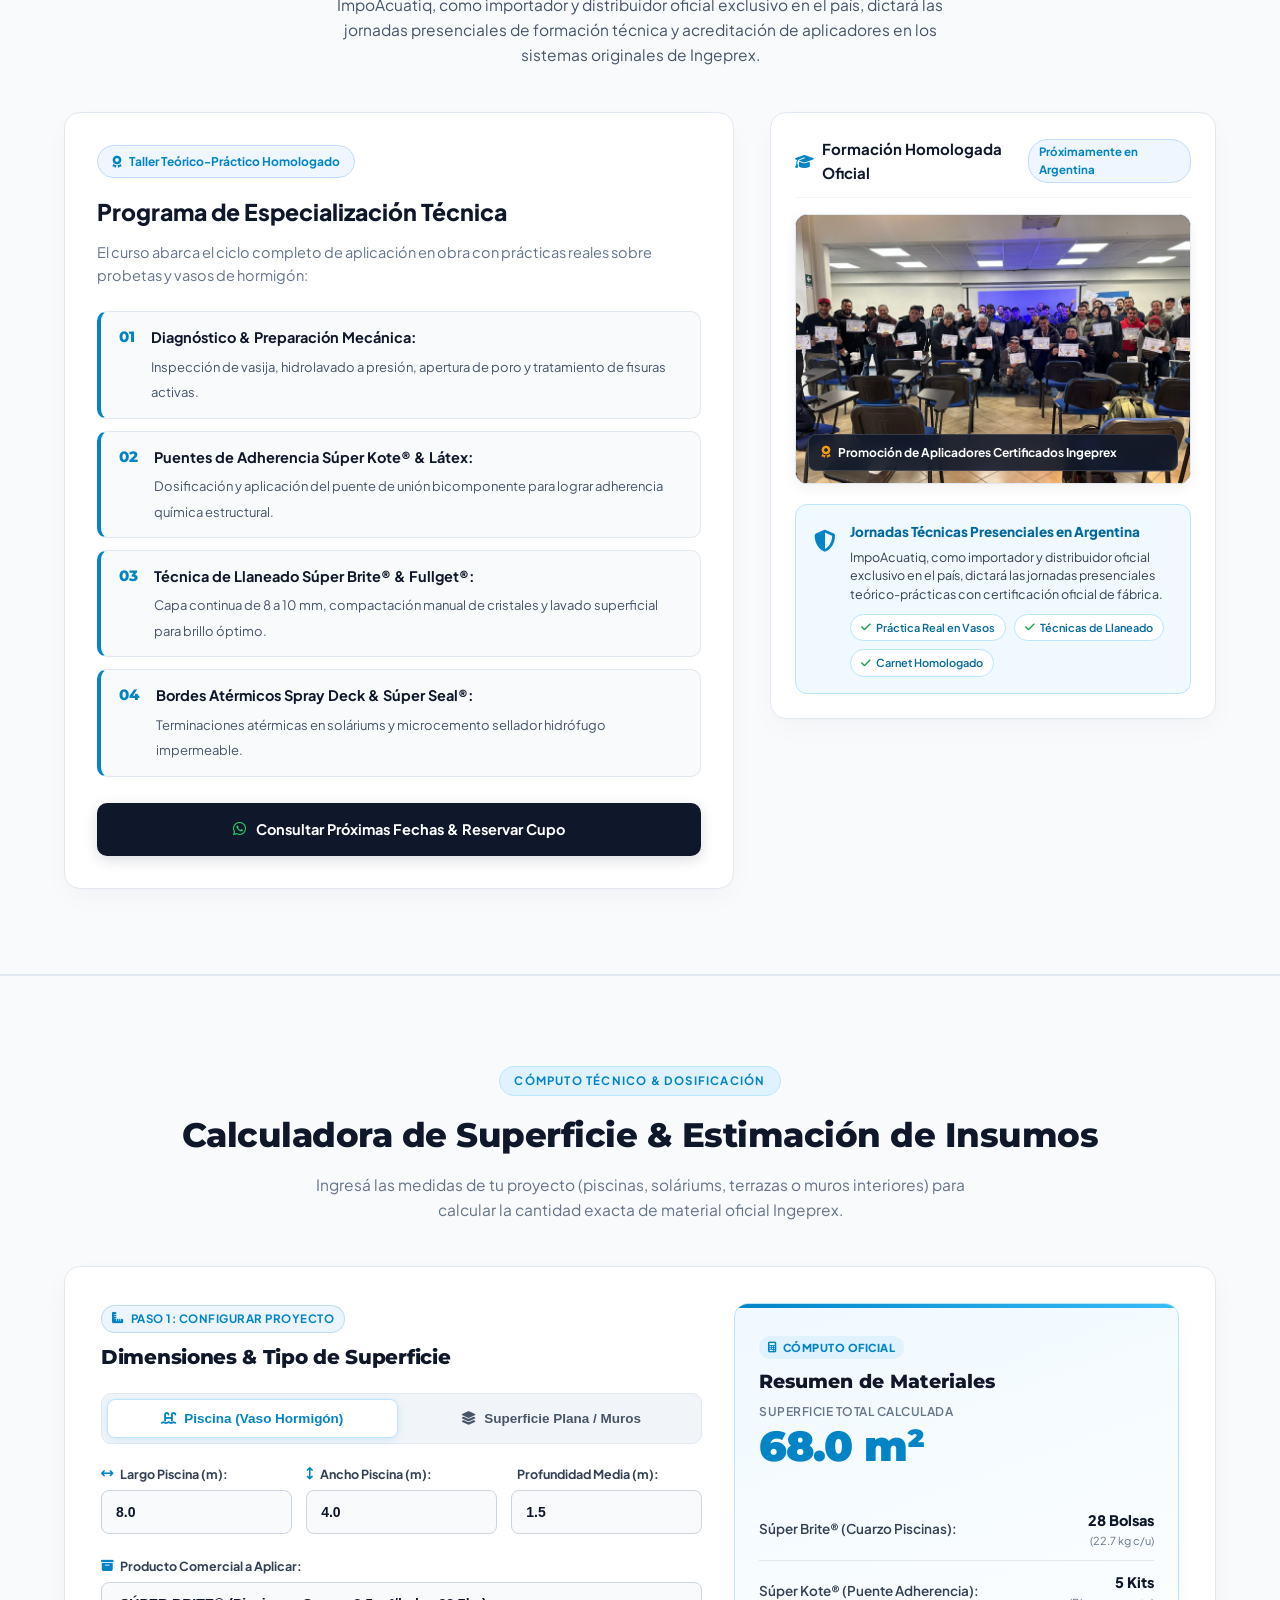
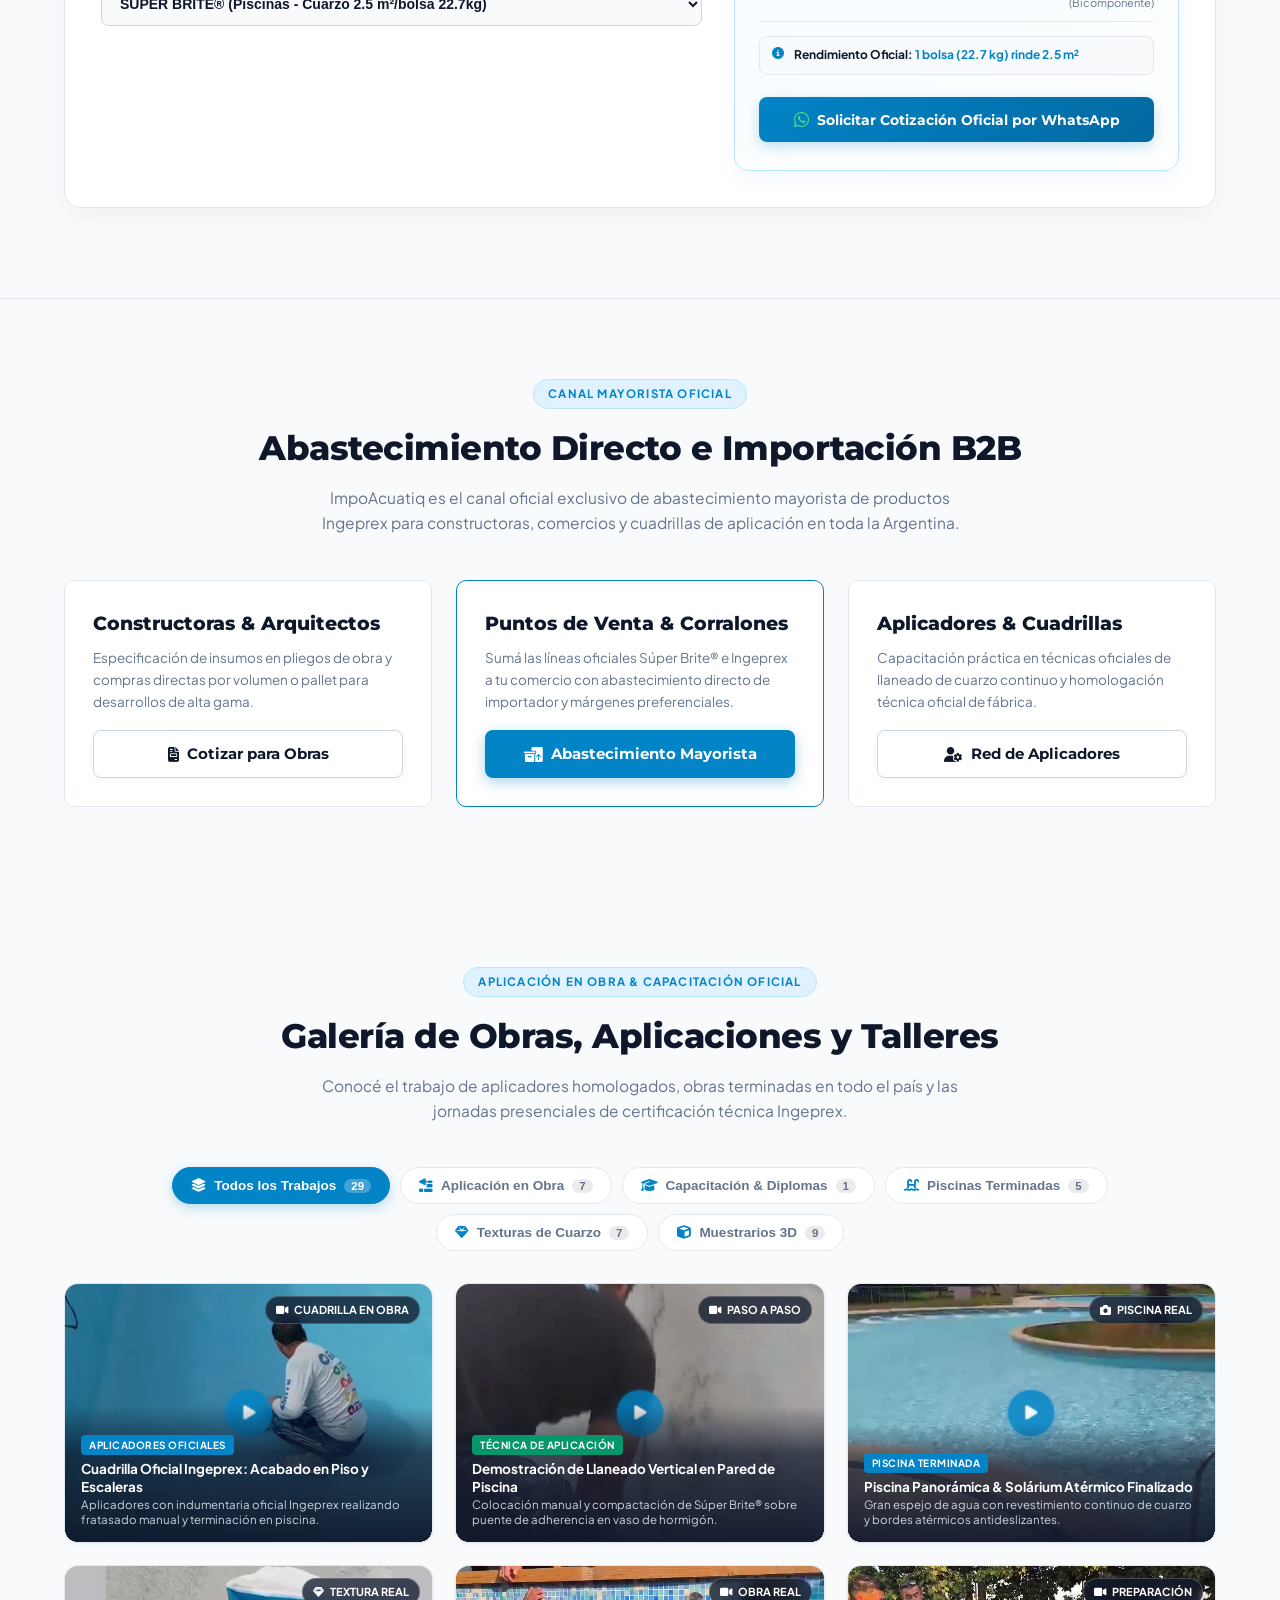
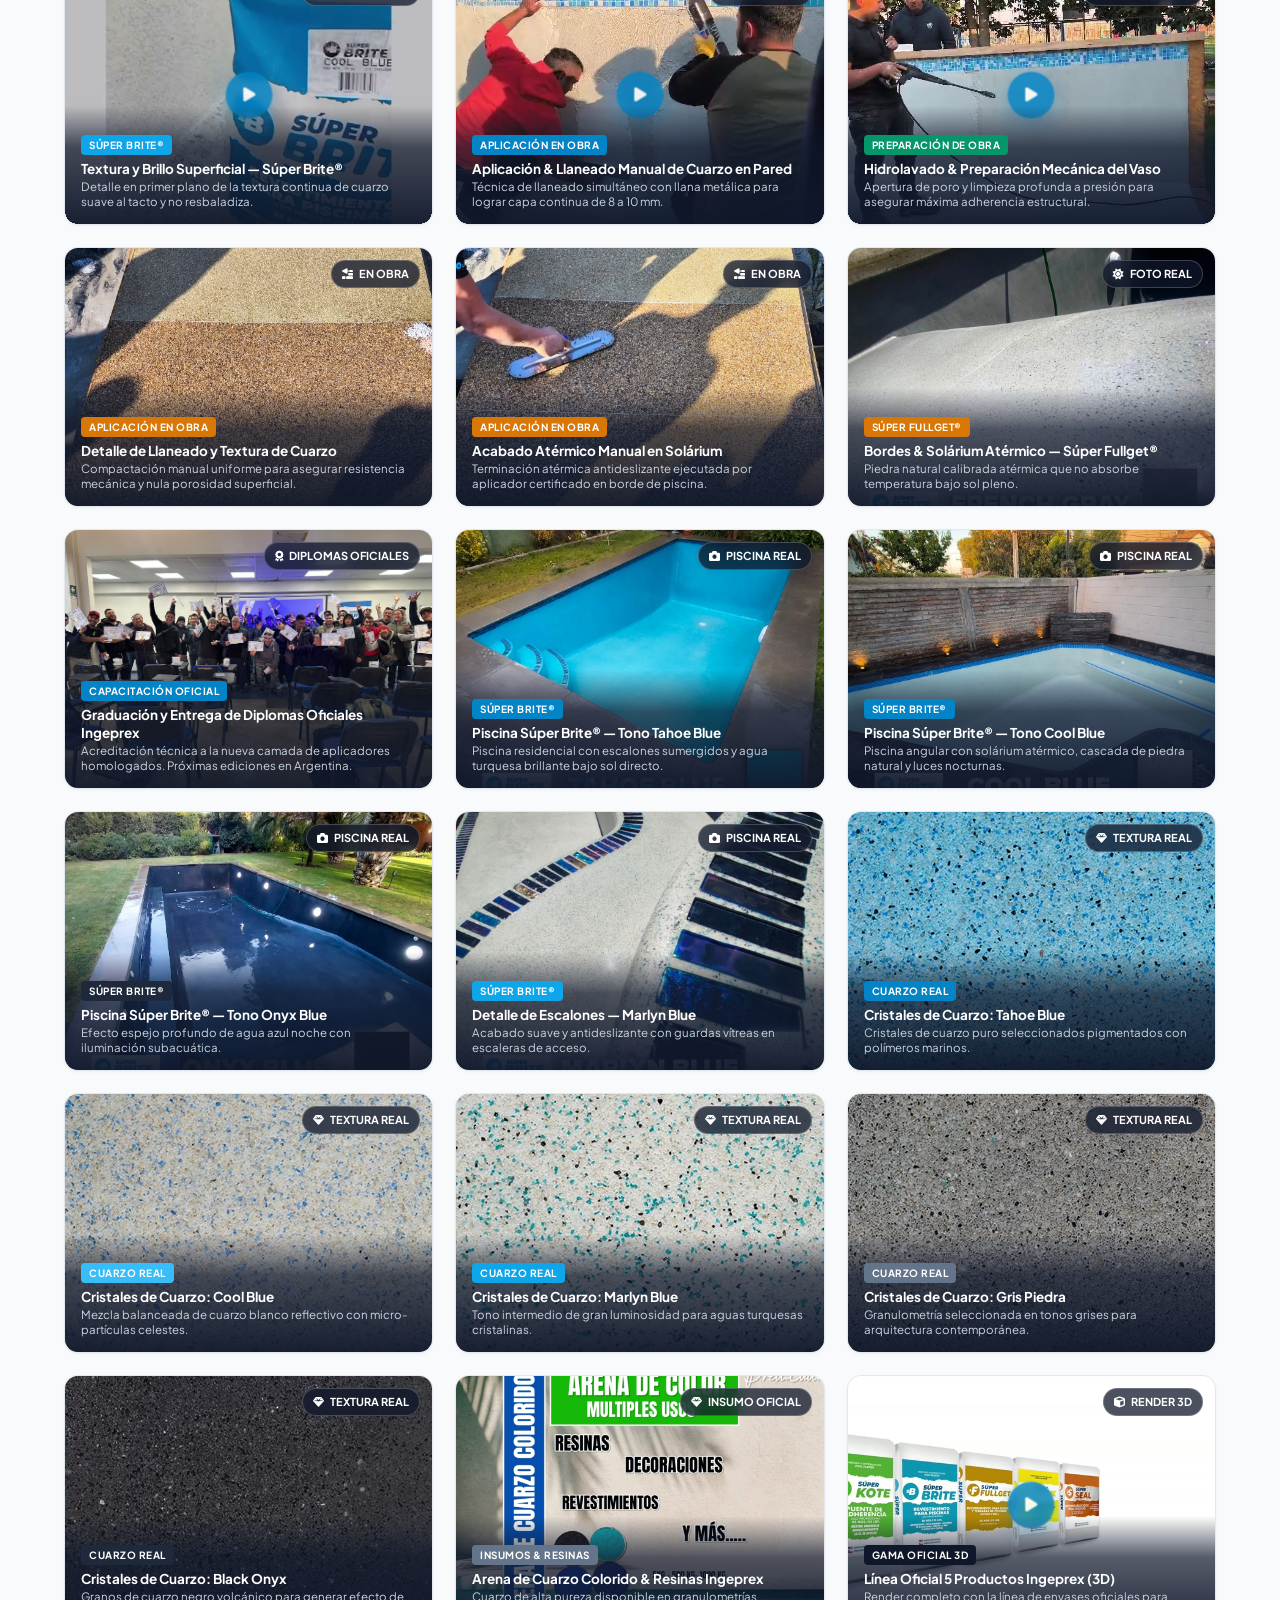
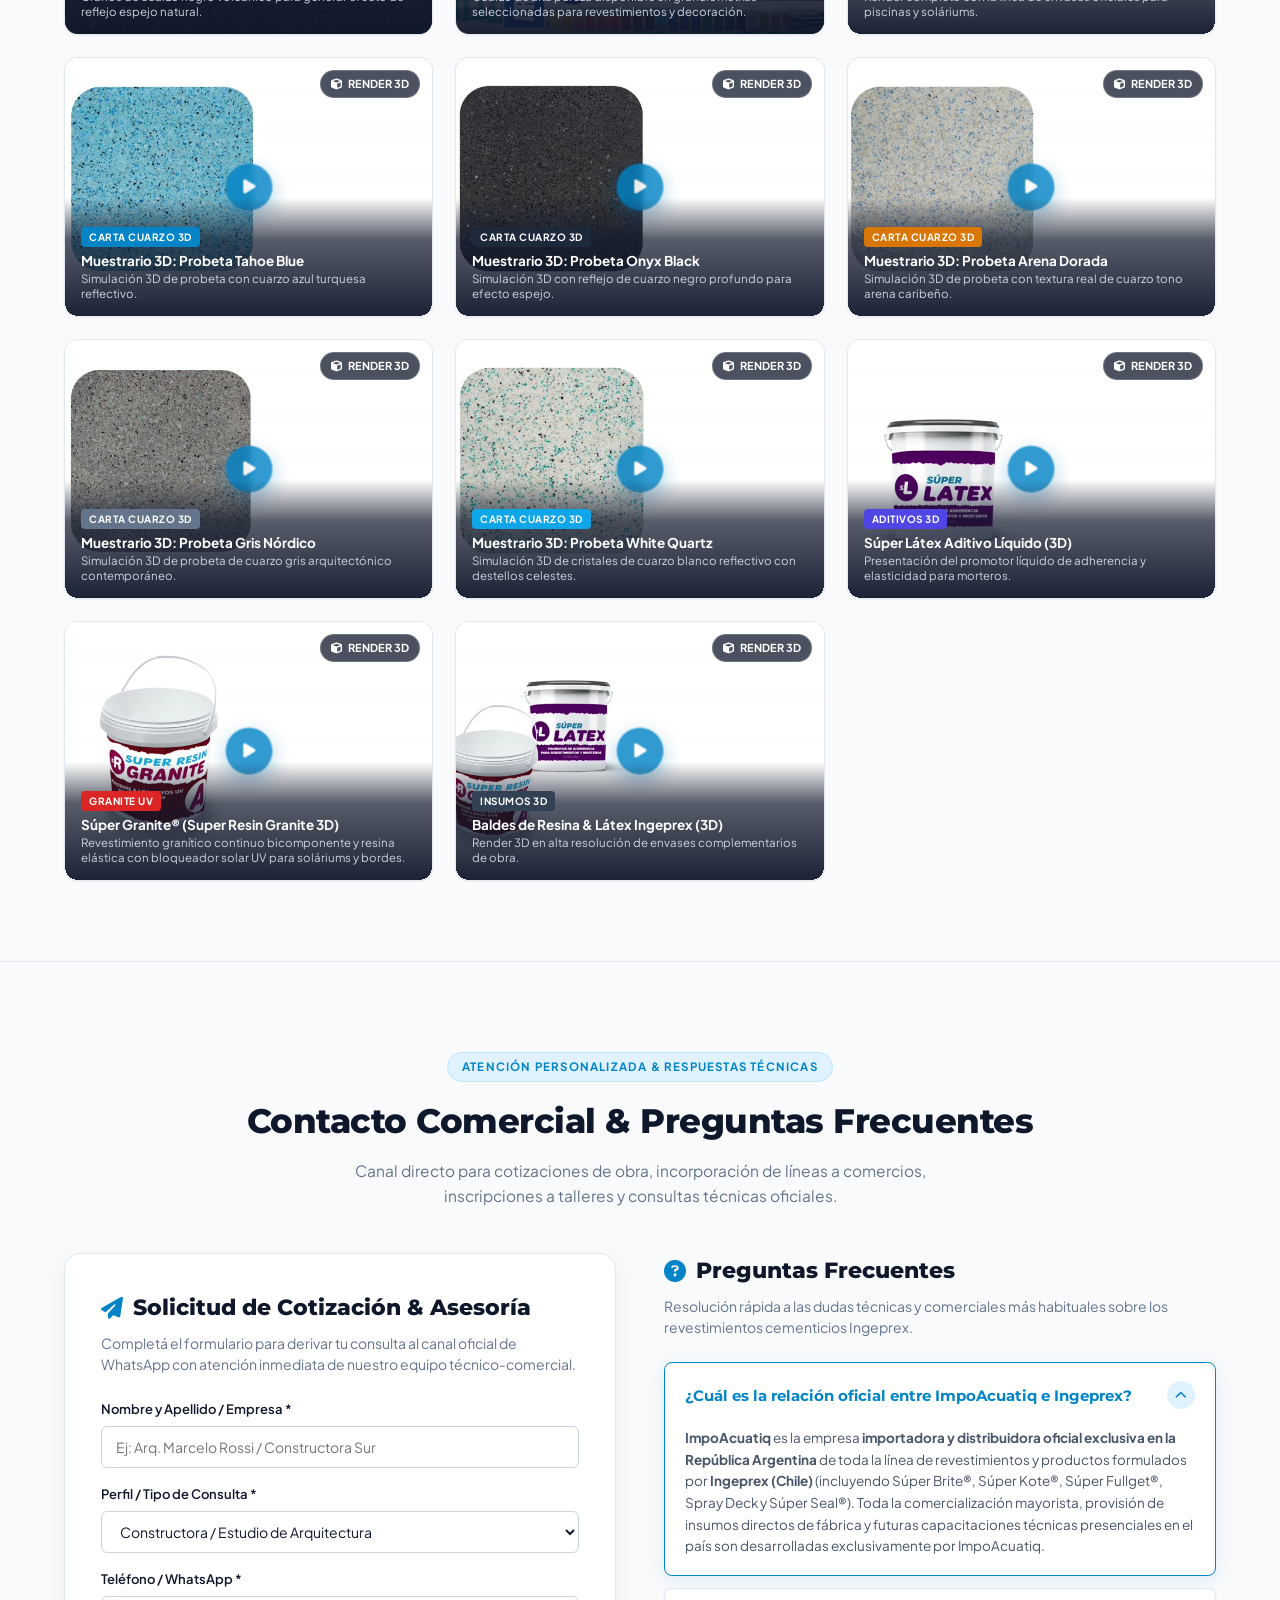
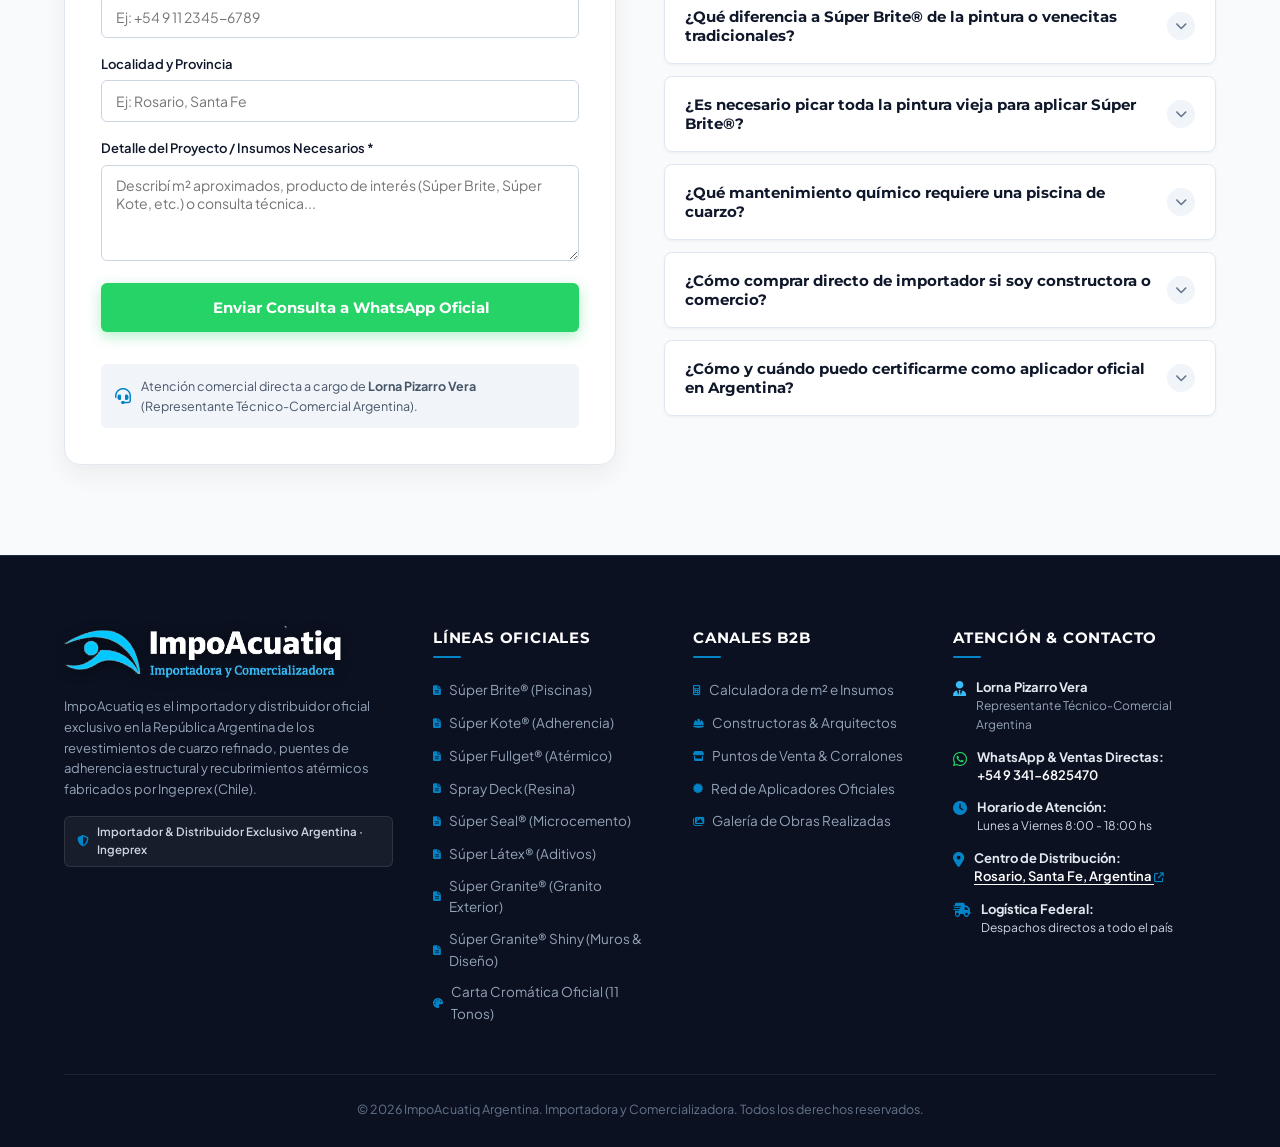
==== commit cba8f581: "feat(obra): implementar proceso de aplicacion en 3 pasos con imagenes y materiales 100% reales de In" ====
--- a/index.html
+++ b/index.html
@@ -15,7 +15,7 @@
     <link rel="stylesheet" href="https://cdnjs.cloudflare.com/ajax/libs/font-awesome/6.5.1/css/all.min.css">
     
     <!-- Stylesheet -->
-    <link rel="stylesheet" href="styles.css?v=37.0">
+    <link rel="stylesheet" href="styles.css?v=38.0">
 </head>
 <body>
 
@@ -470,272 +470,88 @@
     <section class="section-before-after" id="remodelacion">
         <div class="container">
             <div class="section-head text-center reveal">
-                <span class="section-tag">Renovación &amp; Transformación Estructural</span>
-                <h2 class="head-title">De Pintura Tradicional a la Revolución del Cuarzo Súper Brite®</h2>
-                <p class="head-desc">Descubrí por qué las piscinas modernas reemplazan el gasto del repintado anual por un revestimiento continuo de cristal de cuarzo que dura más de 15 años sin mantenimiento.</p>
+                <span class="section-tag">Sistema Constructivo Homologado</span>
+                <h2 class="head-title">Proceso de Aplicación &amp; Obra en 3 Pasos</h2>
+                <p class="head-desc">Conocé cómo se renueva o reviste una piscina con el sistema continuo de cuarzo Súper Brite®: rápido, limpio y sin necesidad de picar el vaso de hormigón existente.</p>
+            </div>
+
+            <!-- CONTENEDOR PRINCIPAL DEL PROCESO EN 3 PASOS -->
+            <div class="remod-experience-card reveal-scale" style="padding: 32px;">
                 
-                <!-- TABS DE INTERACCIÓN -->
-                <div class="remod-tab-nav reveal delay-100">
-                    <button class="remod-tab-btn active" onclick="switchRemodTab('comparativa', this)">
-                        <i class="fa-solid fa-scale-balanced"></i> Comparativa Directa
-                    </button>
-                    <button class="remod-tab-btn" onclick="switchRemodTab('proceso', this)">
-                        <i class="fa-solid fa-stairs"></i> Proceso de Obra (3 Pasos)
-                    </button>
-                    <button class="remod-tab-btn" onclick="switchRemodTab('simulador', this)">
-                        <i class="fa-solid fa-chart-line"></i> Simulador a 10 Años
-                    </button>
-                </div>
-            </div>
-
-            <!-- CONTENEDOR PRINCIPAL INTERACTIVO -->
-            <div class="remod-experience-card reveal-scale">
-                
-                <!-- PANEL 1: COMPARATIVA DIRECTA LADO A LADO -->
-                <div class="remod-panel active" id="remod-panel-comparativa">
-                    <div class="remod-versus-grid">
-                        <!-- TARJETA PINTURA TRADICIONAL -->
-                        <div class="remod-side-card remod-side-bad">
-                            <div class="remod-side-header">
-                                <span class="remod-side-badge badge-danger"><i class="fa-solid fa-triangle-exclamation"></i> Ciclo Tradicional</span>
-                                <h3 class="remod-side-title">Pintura al Cloro / Caucho</h3>
-                                <p class="remod-side-sub">Película plástica superficial de corta duración</p>
-                            </div>
-                            
-                            <ul class="remod-points-list">
-                                <li class="remod-point-item point-bad">
-                                    <i class="fa-solid fa-circle-xmark"></i>
-                                    <div>
-                                        <strong>Repintado anual obligatorio:</strong>
-                                        <p>Se ampolla, descascara y degrada con el cloro y la sal en menos de 12 a 24 meses.</p>
-                                    </div>
-                                </li>
-                                <li class="remod-point-item point-bad">
-                                    <i class="fa-solid fa-circle-xmark"></i>
-                                    <div>
-                                        <strong>Fisuras y microfiltraciones:</strong>
-                                        <p>No aporta espesor ni resistencia estructural; cualquier movimiento del hormigón genera grietas.</p>
-                                    </div>
-                                </li>
-                                <li class="remod-point-item point-bad">
-                                    <i class="fa-solid fa-circle-xmark"></i>
-                                    <div>
-                                        <strong>Superficie áspera y decolorada:</strong>
-                                        <p>Se torna porosa, junta verdín en el fondo y mancha la piel por desprendimiento de cal.</p>
-                                    </div>
-                                </li>
-                                <li class="remod-point-item point-bad">
-                                    <i class="fa-solid fa-circle-xmark"></i>
-                                    <div>
-                                        <strong>Costo acumulado recurrente:</strong>
-                                        <p>Vaciar la piscina, rasquetear, lijar y comprar pintura cada primavera genera un gasto constante.</p>
-                                    </div>
-                                </li>
-                            </ul>
-
-                            <div class="remod-side-footer">
-                                <div class="remod-meter-wrap">
-                                    <div class="remod-meter-label">
-                                        <span>Durabilidad Promedio:</span>
-                                        <strong>1 a 2 Temporadas</strong>
-                                    </div>
-                                    <div class="remod-meter-bar"><div class="remod-meter-fill fill-bad" style="width: 20%;"></div></div>
-                                </div>
-                            </div>
-                        </div>
-
-                        <!-- VS BADGE -->
-                        <div class="remod-vs-circle" aria-hidden="true">
-                            <span>VS</span>
-                        </div>
-
-                        <!-- TARJETA SÚPER BRITE CUARZO -->
-                        <div class="remod-side-card remod-side-good">
-                            <div class="remod-shimmer-fx" aria-hidden="true"></div>
-                            <div class="remod-side-header">
-                                <span class="remod-side-badge badge-premium"><i class="fa-solid fa-gem"></i> Innovación Ingeprex</span>
-                                <h3 class="remod-side-title text-cyan">Súper Brite® Cuarzo</h3>
-                                <p class="remod-side-sub">Revestimiento continuo monolítico de cristal natural</p>
-                            </div>
-                            
-                            <ul class="remod-points-list">
-                                <li class="remod-point-item point-good">
-                                    <i class="fa-solid fa-circle-check text-cyan"></i>
-                                    <div>
-                                        <strong>Más de 10 a 15 años de vida útil:</strong>
-                                        <p>Cristales de cuarzo 99% puro inmunes al cloro, salinizadores y radiación solar extrema.</p>
-                                    </div>
-                                </li>
-                                <li class="remod-point-item point-good">
-                                    <i class="fa-solid fa-circle-check text-cyan"></i>
-                                    <div>
-                                        <strong>Sellado monolítico de 8 a 10 mm:</strong>
-                                        <p>Integra una capa pétrea impermeable que sella microfisuras y rigidiza el vaso de hormigón.</p>
-                                    </div>
-                                </li>
-                                <li class="remod-point-item point-good">
-                                    <i class="fa-solid fa-circle-check text-cyan"></i>
-                                    <div>
-                                        <strong>Suave para pies descalzos y antideslizante:</strong>
-                                        <p>Llaneado continuo sin aristas cortantes ni juntas; no junta hongos por su nula porosidad.</p>
-                                    </div>
-                                </li>
-                                <li class="remod-point-item point-good">
-                                    <i class="fa-solid fa-circle-check text-cyan"></i>
-                                    <div>
-                                        <strong>Inversión definitiva y valor inmobiliario:</strong>
-                                        <p>Se amortiza rápidamente eliminando los costos anuales de vaciado y mano de obra.</p>
-                                    </div>
-                                </li>
-                            </ul>
-
-                            <div class="remod-side-footer">
-                                <div class="remod-meter-wrap">
-                                    <div class="remod-meter-label">
-                                        <span>Durabilidad Garantizada:</span>
-                                        <strong class="text-cyan">15+ Años Continuos</strong>
-                                    </div>
-                                    <div class="remod-meter-bar"><div class="remod-meter-fill fill-good" style="width: 100%;"></div></div>
-                                </div>
-                            </div>
-                        </div>
-                    </div>
-                </div>
-
-                <!-- PANEL 2: PROCESO DE REMODELACIÓN EN 3 PASOS -->
-                <div class="remod-panel" id="remod-panel-proceso" style="display: none;">
-                    <div class="remod-steps-grid">
-                        <div class="remod-step-card">
-                            <div class="remod-step-img-wrap">
-                                <img src="assets/img/obra-llaneado-2.jpg" alt="Puente de Adherencia Súper Kote en Obra" class="remod-step-img">
-                                <span class="remod-step-num">01</span>
-                            </div>
-                            <div class="remod-step-content">
-                                <span class="remod-step-badge"><i class="fa-solid fa-link"></i> Sin Picar Hormigón</span>
-                                <h4>Puente de Unión Súper Kote®</h4>
-                                <p>Se aplica directamente sobre la superficie existente (hormigón o pintura firme) con rodillo o brocha, creando una adherencia química indestructible.</p>
-                            </div>
-                        </div>
-
-                        <div class="remod-step-card">
-                            <div class="remod-step-img-wrap">
-                                <img src="assets/img/obra-llaneado-1.jpg" alt="Llaneado Profesional Súper Brite en Piscina" class="remod-step-img">
-                                <span class="remod-step-num">02</span>
-                            </div>
-                            <div class="remod-step-content">
-                                <span class="remod-step-badge"><i class="fa-solid fa-trowel"></i> Capa de 8 a 10 mm</span>
-                                <h4>Llaneado Continuo Súper Brite®</h4>
-                                <p>El aplicador extiende y compacta manualmente la pasta de cuarzo y cemento modificado, alisando la superficie para lograr una textura homogénea y suave.</p>
-                            </div>
-                        </div>
-
-                        <div class="remod-step-card">
-                            <div class="remod-step-img-wrap">
-                                <img src="assets/gallery/photos/p_tahoe_blue.jpg" alt="Piscina terminada con cuarzo Súper Brite Tahoe Blue" class="remod-step-img">
-                                <span class="remod-step-num">03</span>
-                            </div>
-                            <div class="remod-step-content">
-                                <span class="remod-step-badge badge-premium"><i class="fa-solid fa-water"></i> Llenado &amp; Disfrute</span>
-                                <h4>Lavado Suave &amp; Puesta en Marcha</h4>
-                                <p>Tras un breve fraguado se realiza el lavado químico/esponjeado para exponer el brillo del cuarzo, permitiendo el llenado inmediato de agua cristalina.</p>
-                            </div>
-                        </div>
-                    </div>
-                </div>
-
-                <!-- PANEL 3: SIMULADOR DE AHORRO Y MANTENIMIENTO A 10 AÑOS -->
-                <div class="remod-panel" id="remod-panel-simulador" style="display: none;">
-                    <div class="remod-sim-box">
-                        <div class="remod-sim-header text-center">
-                            <span class="remod-side-badge badge-premium"><i class="fa-solid fa-calculator"></i> Calculá el Impacto en el Tiempo</span>
-                            <h3 class="remod-sim-title">Proyección de Mantenimiento: <span id="sim-years-val" class="text-cyan">5 Años</span></h3>
-                            <p class="remod-sim-sub">Deslizá la barra de tiempo para comparar el esfuerzo, agua y costo acumulado entre ambos sistemas.</p>
-                            
-                            <!-- SLIDER DE AÑOS -->
-                            <div class="remod-slider-container">
-                                <div class="remod-slider-labels">
-                                    <span>1 Año</span>
-                                    <span>3 Años</span>
-                                    <span>5 Años</span>
-                                    <span>7 Años</span>
-                                    <span>10 Años</span>
-                                </div>
-                                <input type="range" id="remod-time-slider" min="1" max="10" value="5" step="1" oninput="updateRemodSimulator(this.value)" class="remod-range-input">
-                            </div>
-                        </div>
-
-                        <div class="remod-sim-results-grid">
-                            <div class="remod-sim-col col-paint">
-                                <div class="remod-sim-col-header">
-                                    <i class="fa-solid fa-paint-roller text-danger"></i>
-                                    <h4>Pintura Tradicional</h4>
-                                </div>
-                                <div class="remod-sim-stat">
-                                    <span class="stat-label">Repintados requeridos:</span>
-                                    <strong id="sim-paint-repaints" class="stat-val text-danger">3 veces</strong>
-                                </div>
-                                <div class="remod-sim-stat">
-                                    <span class="stat-label">Agua vaciada y desechada:</span>
-                                    <strong id="sim-paint-water" class="stat-val text-danger">~150.000 Litros</strong>
-                                </div>
-                                <div class="remod-sim-stat">
-                                    <span class="stat-label">Estado de la superficie:</span>
-                                    <strong class="stat-val" style="color: #F59E0B;">Descascarado &amp; rugoso</strong>
-                                </div>
-                            </div>
-
-                            <div class="remod-sim-col col-brite">
-                                <div class="remod-sim-col-header">
-                                    <i class="fa-solid fa-gem text-cyan"></i>
-                                    <h4 class="text-cyan">Súper Brite® Cuarzo</h4>
-                                </div>
-                                <div class="remod-sim-stat">
-                                    <span class="stat-label">Repintados requeridos:</span>
-                                    <strong class="stat-val text-green">0 (Cero repintado)</strong>
-                                </div>
-                                <div class="remod-sim-stat">
-                                    <span class="stat-label">Agua vaciada por pintura:</span>
-                                    <strong class="stat-val text-green">0 Litros (Agua conservada)</strong>
-                                </div>
-                                <div class="remod-sim-stat">
-                                    <span class="stat-label">Estado de la superficie:</span>
-                                    <strong class="stat-val text-green">100% Intacta y brillante</strong>
-                                </div>
-                            </div>
-                        </div>
-
-                        <div class="remod-sim-cta text-center">
-                            <p class="remod-sim-summary-text" id="sim-summary-msg">
-                                A los <strong>5 años</strong>, el sistema Súper Brite® ya ahorró <strong>3 repintados completos</strong> y cientos de horas de obra, manteniendo la piscina como el primer día.
-                            </p>
-                            <button class="btn-sm-primary" onclick="scrollToCalculator('sb')">
-                                <i class="fa-solid fa-calculator"></i> Calcular Insumos de Remodelación para mi Piscina
-                            </button>
-                        </div>
-                    </div>
-                </div>
-
-                <!-- MÉTRICAS INFERIORES DE IMPACTO -->
-                <div class="ba-features-grid">
+                <div class="remod-steps-grid">
+                    <!-- PASO 01 -->
+                    <div class="remod-step-card">
+                        <div class="remod-step-img-wrap">
+                            <img src="assets/img/flyer-super-kote.jpg" alt="Puente de Unión Súper Kote oficial Ingeprex" class="remod-step-img" style="object-position: top center;">
+                            <span class="remod-step-num">01</span>
+                        </div>
+                        <div class="remod-step-content">
+                            <span class="remod-step-badge"><i class="fa-solid fa-link"></i> Sin Picar Hormigón</span>
+                            <h4>Puente de Unión Súper Kote®</h4>
+                            <p>Se aplica directamente sobre la superficie existente (hormigón o pintura firme) mediante rodillo o brocha, creando un anclaje químico bicomponente indestructible.</p>
+                            <div class="remod-step-bullets">
+                                <span><i class="fa-solid fa-check text-cyan"></i> Recubrible en 4 a 6 horas</span>
+                                <span><i class="fa-solid fa-check text-cyan"></i> Evita demoliciones y ruidos</span>
+                            </div>
+                        </div>
+                    </div>
+
+                    <!-- PASO 02 -->
+                    <div class="remod-step-card">
+                        <div class="remod-step-img-wrap">
+                            <img src="assets/img/obra-llaneado-2.jpg" alt="Llaneado profesional de cuarzo en taller presencial homologado" class="remod-step-img" style="object-position: center;">
+                            <span class="remod-step-num">02</span>
+                        </div>
+                        <div class="remod-step-content">
+                            <span class="remod-step-badge"><i class="fa-solid fa-trowel"></i> Capa de 8 a 10 mm</span>
+                            <h4>Llaneado Continuo Súper Brite®</h4>
+                            <p>El aplicador extiende y compacta manualmente la pasta de cuarzo 99% puro y polímeros marinos, logrando una superficie monolítica sin aristas cortantes ni juntas.</p>
+                            <div class="remod-step-bullets">
+                                <span><i class="fa-solid fa-check text-cyan"></i> Textura suave y antideslizante</span>
+                                <span><i class="fa-solid fa-check text-cyan"></i> Sellado hidrófugo continuo</span>
+                            </div>
+                        </div>
+                    </div>
+
+                    <!-- PASO 03 -->
+                    <div class="remod-step-card">
+                        <div class="remod-step-img-wrap">
+                            <img src="assets/gallery/photos/p_tahoe_blue.jpg" alt="Piscina terminada con cuarzo Súper Brite Tahoe Blue y agua cristalina" class="remod-step-img" style="object-position: center;">
+                            <span class="remod-step-num" style="background: #16A34A; box-shadow: 0 2px 8px rgba(22, 163, 74, 0.4);">03</span>
+                        </div>
+                        <div class="remod-step-content">
+                            <span class="remod-step-badge" style="color: #16A34A;"><i class="fa-solid fa-water"></i> Puesta en Marcha</span>
+                            <h4>Lavado &amp; Llenado Inmediato</h4>
+                            <p>Tras un breve esponjeado suave para exponer los cristales minerales refractivos, la piscina queda lista para el llenado inmediato de agua cristalina.</p>
+                            <div class="remod-step-bullets">
+                                <span><i class="fa-solid fa-check text-green"></i> 10 a 15+ años sin repintar</span>
+                                <span><i class="fa-solid fa-check text-green"></i> Inmune al cloro y sal</span>
+                            </div>
+                        </div>
+                    </div>
+                </div>
+
+                <!-- MÉTRICAS INFERIORES DE IMPACTO ARQUITECTÓNICO -->
+                <div class="ba-features-grid" style="margin-top: 32px;">
                     <div class="ba-feature-card">
                         <div class="ba-feat-icon"><i class="fa-solid fa-ban text-cyan"></i></div>
                         <div class="ba-feat-text">
                             <h4>0% Repintado Anual</h4>
-                            <p>Elimina el gasto y trabajo de vaciar y repintar la piscina cada primavera. Durabilidad superior a 10-15 años.</p>
+                            <p>Elimina para siempre la rutina de rasquetear, lijar y repintar la piscina cada primavera.</p>
                         </div>
                     </div>
                     <div class="ba-feature-card">
                         <div class="ba-feat-icon"><i class="fa-solid fa-shield-halved text-cyan"></i></div>
                         <div class="ba-feat-text">
-                            <h4>Sellado Hidrófugo Total</h4>
-                            <p>Forma una capa monolítica de 8 a 10 mm que sella microfisuras del hormigón previniendo filtraciones de agua.</p>
+                            <h4>Sellado Hidrófugo Monolítico</h4>
+                            <p>Capa pétrea continua de 8 a 10 mm que absorbe tensiones y sella microfisuras estructurales.</p>
                         </div>
                     </div>
                     <div class="ba-feature-card">
-                        <div class="ba-feat-icon"><i class="fa-solid fa-sun text-cyan"></i></div>
+                        <div class="ba-feat-icon"><i class="fa-solid fa-certificate text-cyan"></i></div>
                         <div class="ba-feat-text">
-                            <h4>Textura Suave &amp; Antideslizante</h4>
-                            <p>Cristales de cuarzo pulidos al tacto para pies descalzos que no acumulan verdín ni hongos por su nula porosidad.</p>
+                            <h4>Capacitación &amp; Respaldo</h4>
+                            <p>Asesoramiento técnico directo y cursos de homologación para aplicadores y constructoras.</p>
                         </div>
                     </div>
                 </div>
--- a/styles.css
+++ b/styles.css
@@ -3021,7 +3021,7 @@
 .remod-step-img-wrap {
     position: relative;
     width: 100%;
-    height: 180px;
+    height: 210px;
     overflow: hidden;
 }
 
@@ -3040,8 +3040,8 @@
     position: absolute;
     top: 12px;
     left: 12px;
-    width: 32px;
-    height: 32px;
+    width: 34px;
+    height: 34px;
     border-radius: 8px;
     background: #0284C7;
     color: #FFFFFF;
@@ -3054,7 +3054,7 @@
 }
 
 .remod-step-content {
-    padding: 20px;
+    padding: 22px;
     flex-grow: 1;
     display: flex;
     flex-direction: column;
@@ -3074,16 +3074,34 @@
 
 .remod-step-content h4 {
     margin: 0 0 8px 0;
-    font-size: 16px;
+    font-size: 17px;
     color: #0F172A;
     font-weight: 700;
 }
 
 .remod-step-content p {
-    margin: 0;
+    margin: 0 0 14px 0;
     font-size: 13px;
     color: #64748B;
-    line-height: 1.5;
+    line-height: 1.55;
+}
+
+.remod-step-bullets {
+    margin-top: auto;
+    display: flex;
+    flex-direction: column;
+    gap: 6px;
+    padding-top: 12px;
+    border-top: 1px dashed #E2E8F0;
+}
+
+.remod-step-bullets span {
+    font-size: 12px;
+    font-weight: 600;
+    color: #334155;
+    display: flex;
+    align-items: center;
+    gap: 7px;
 }
 
 /* 3. Panel Simulador a 10 Años */
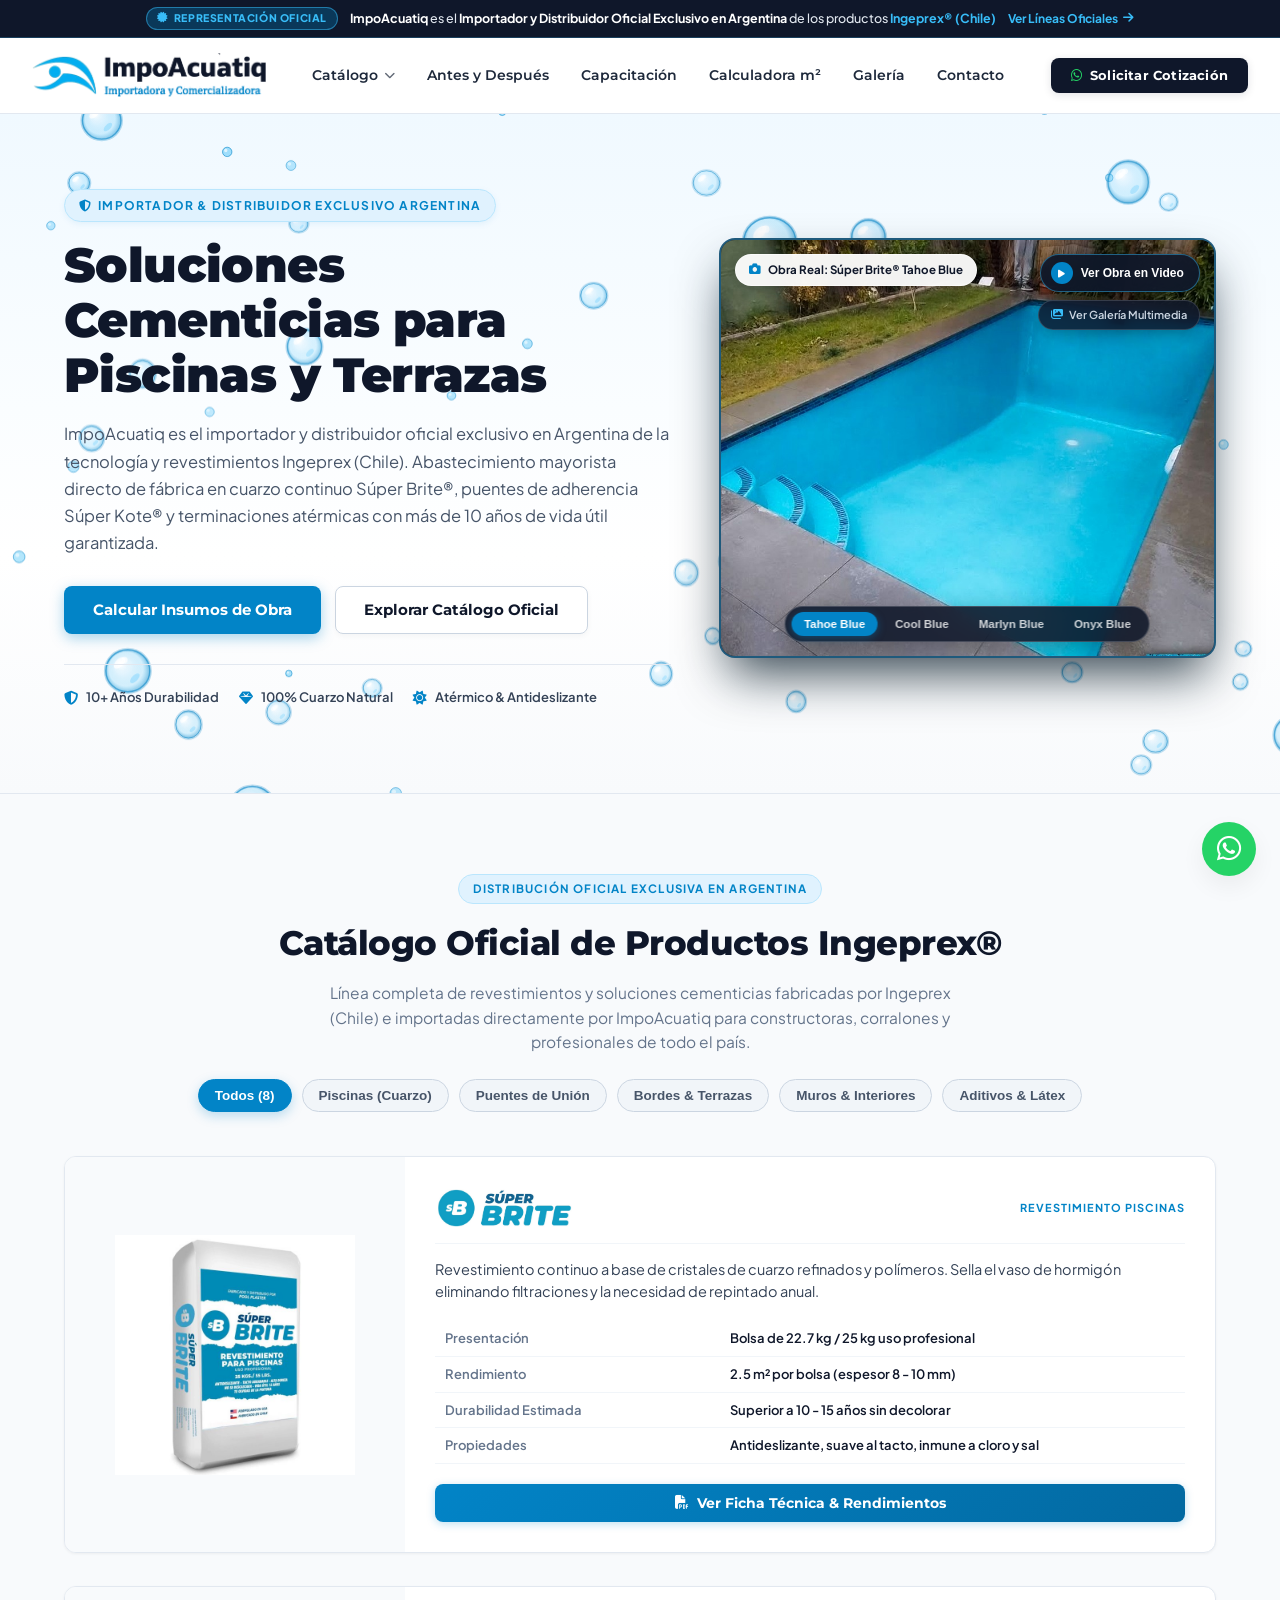
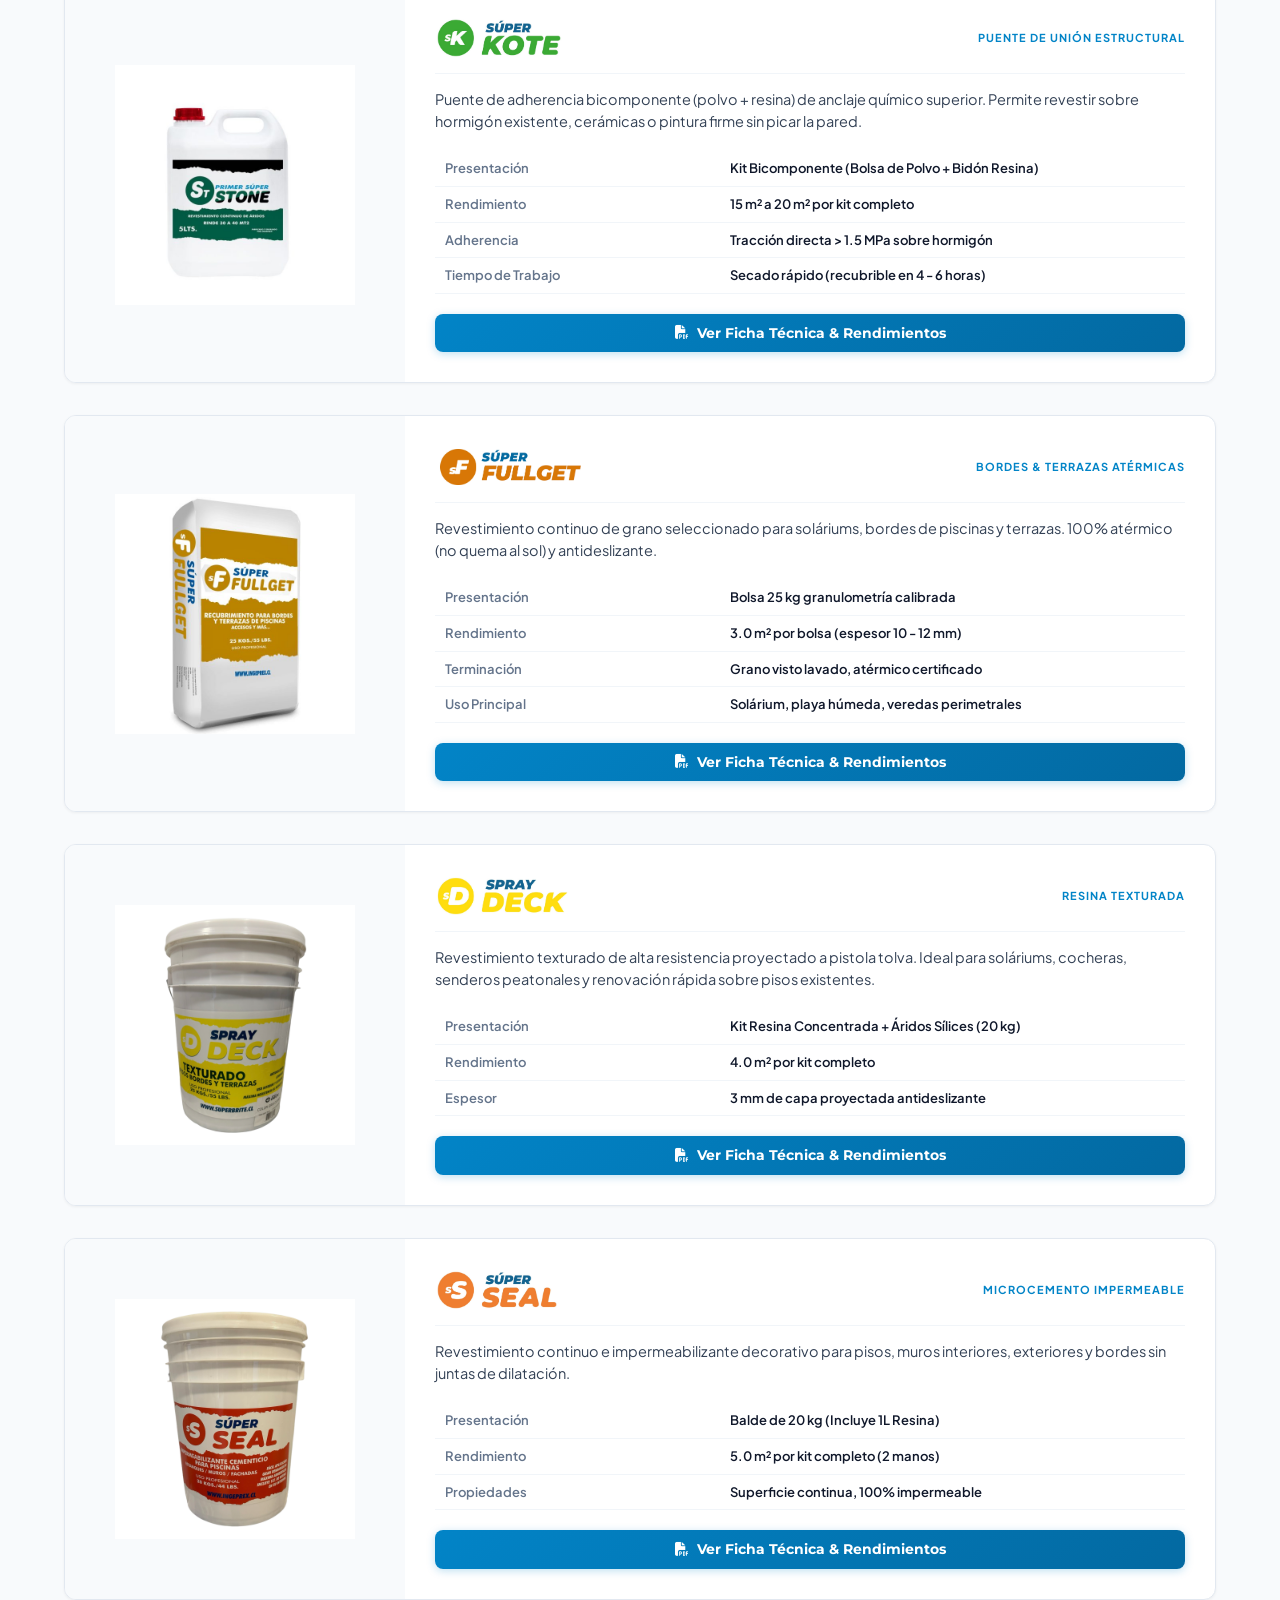
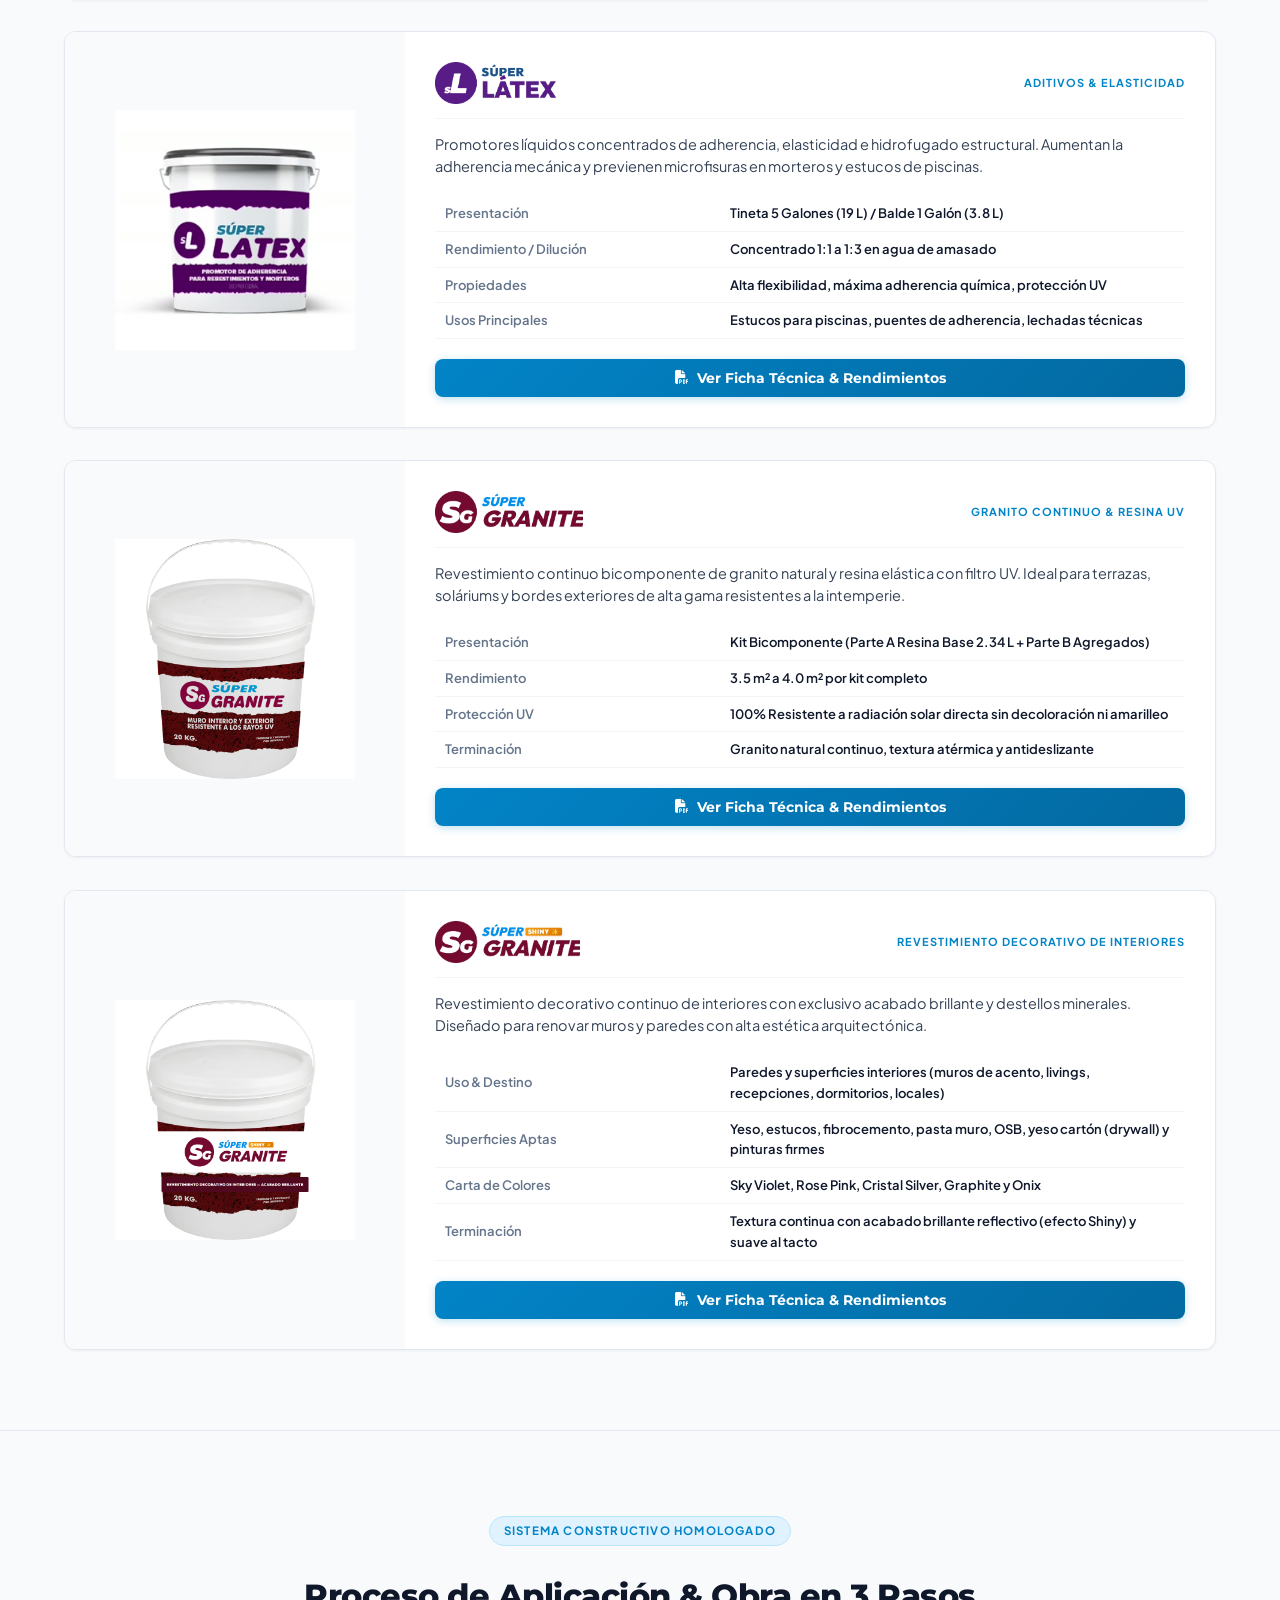
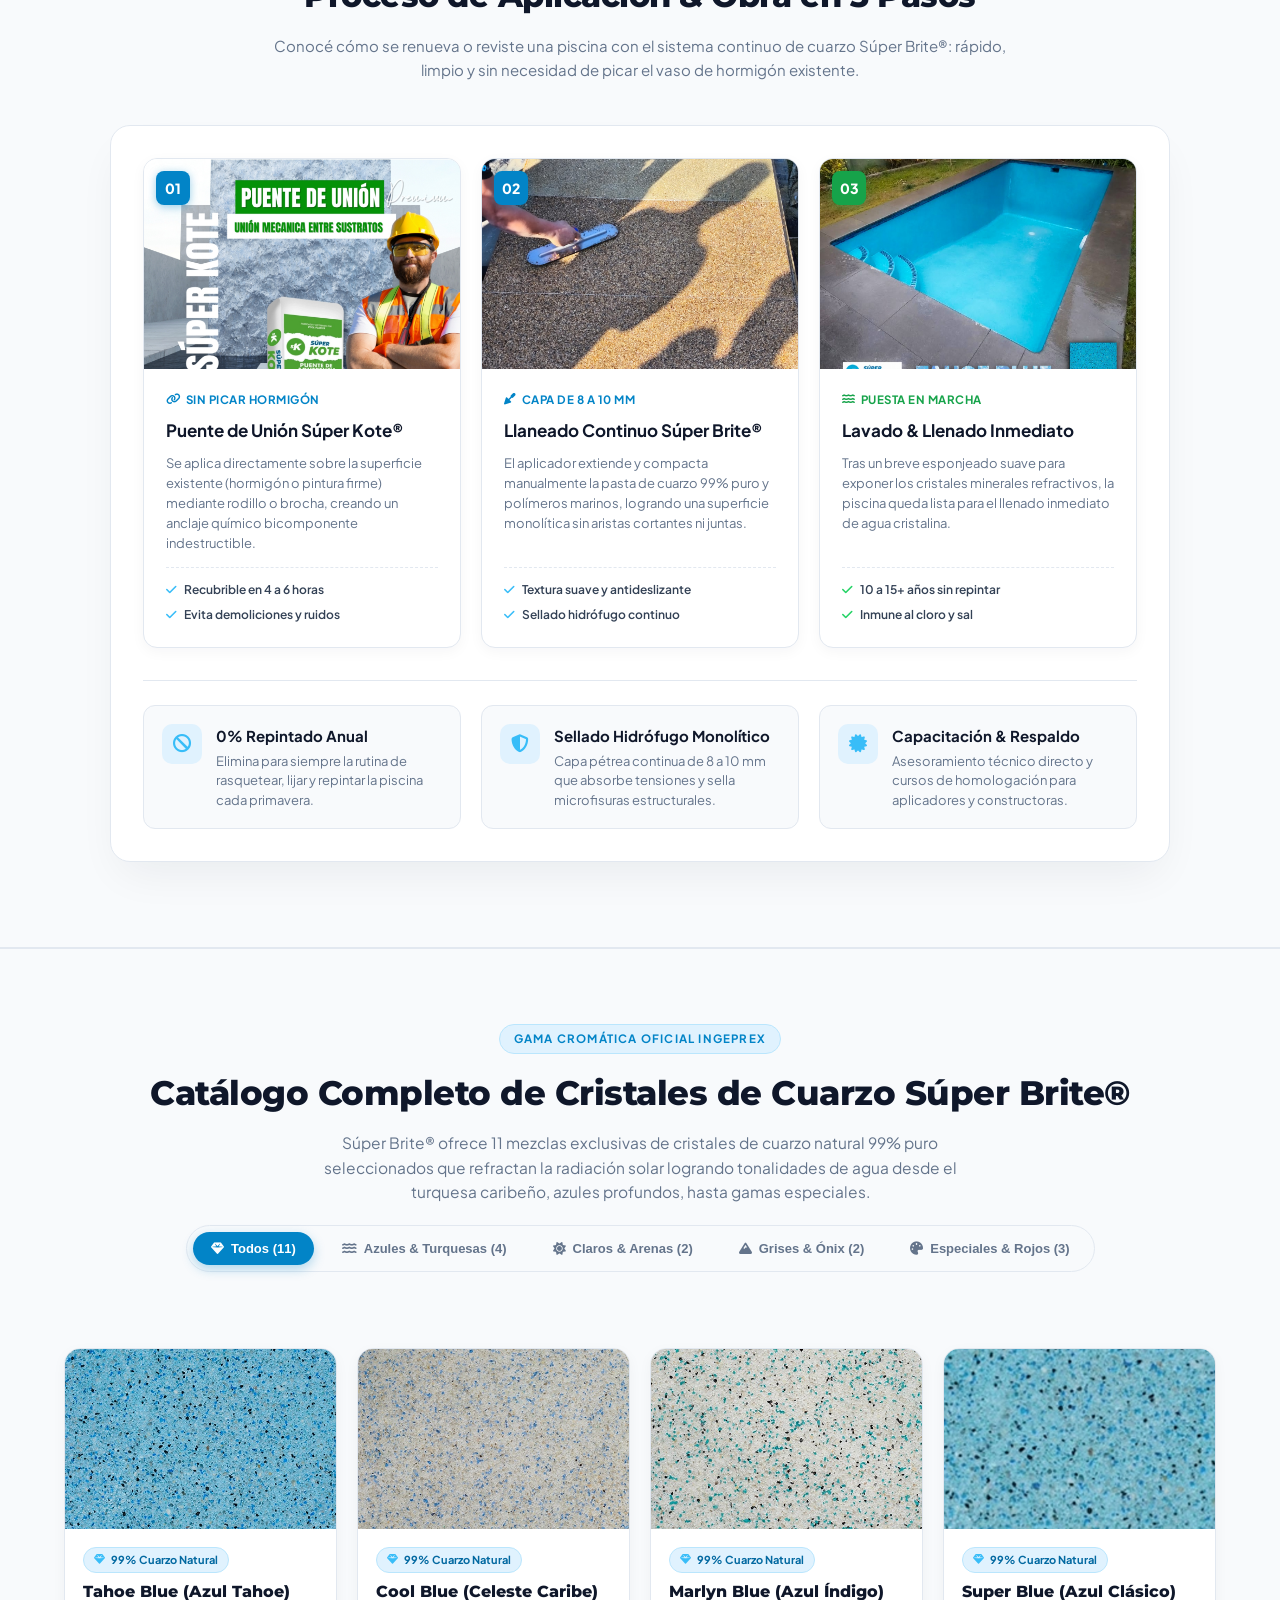
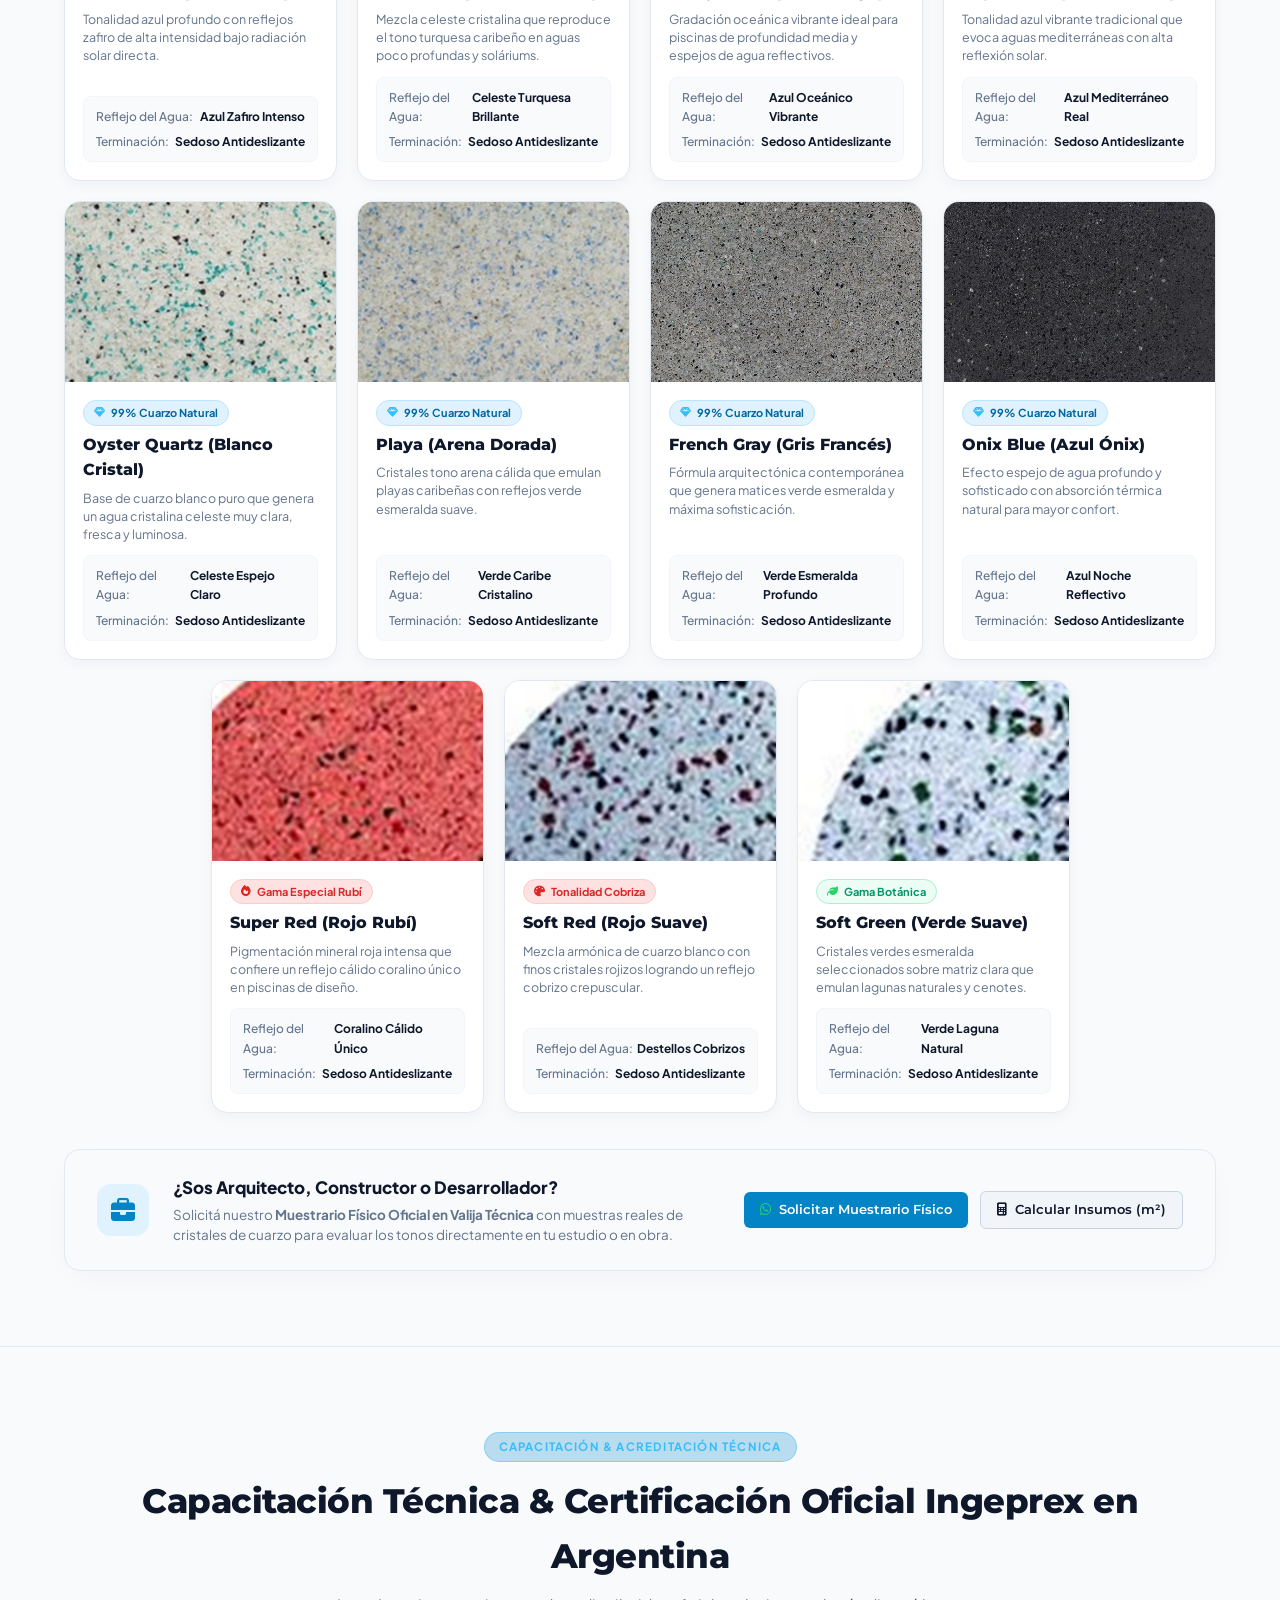
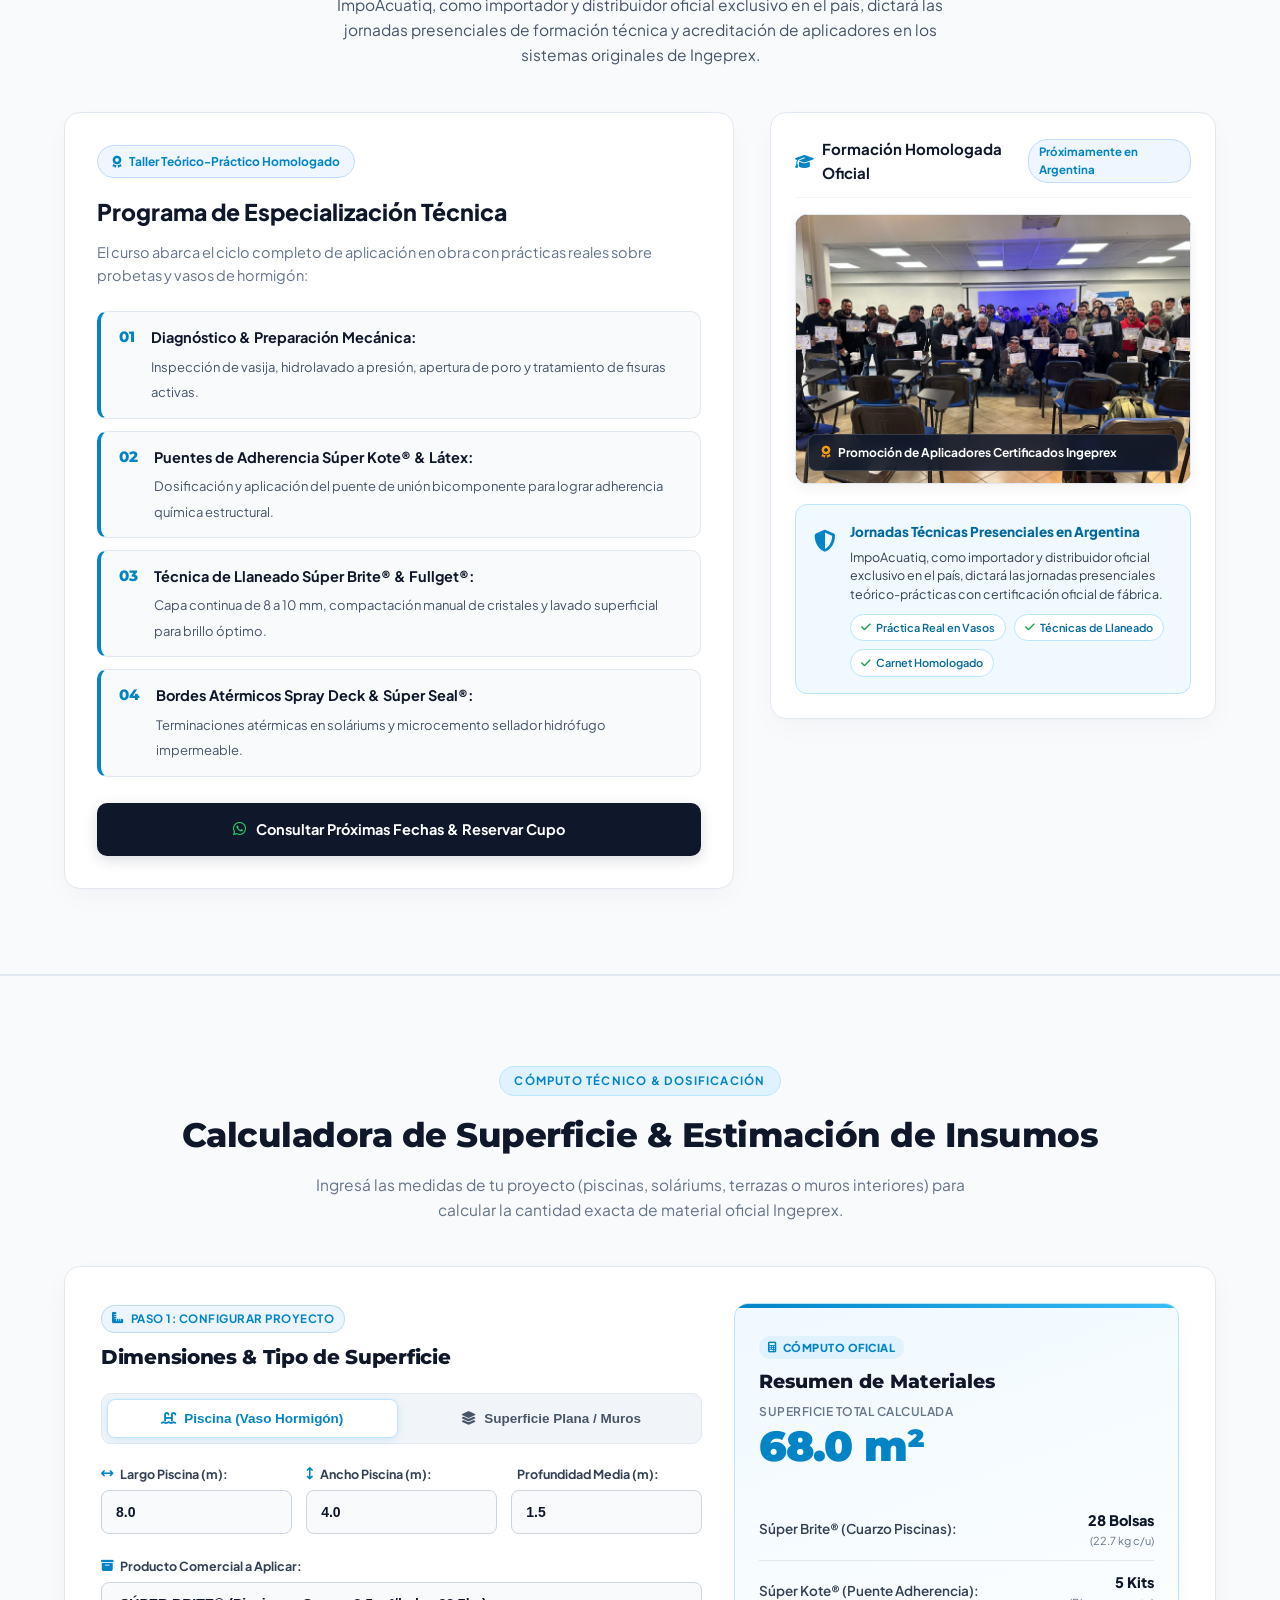
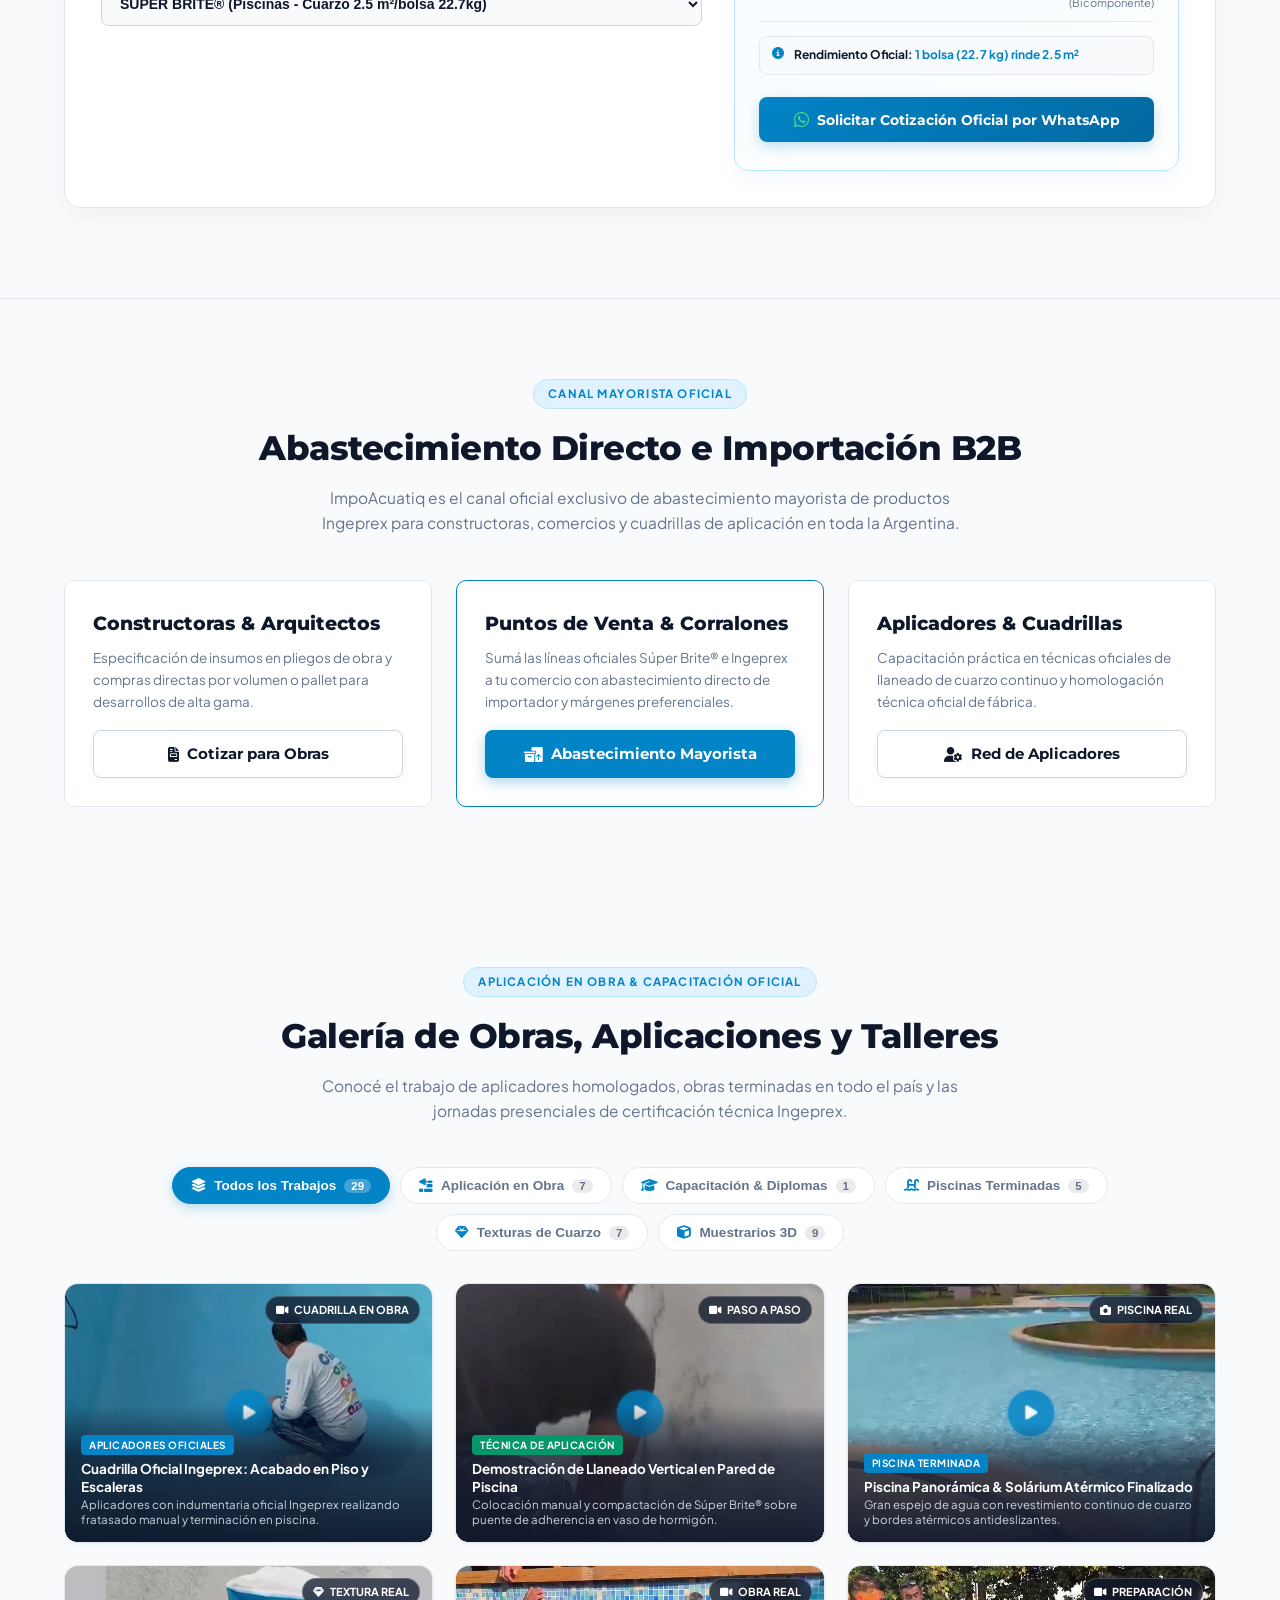
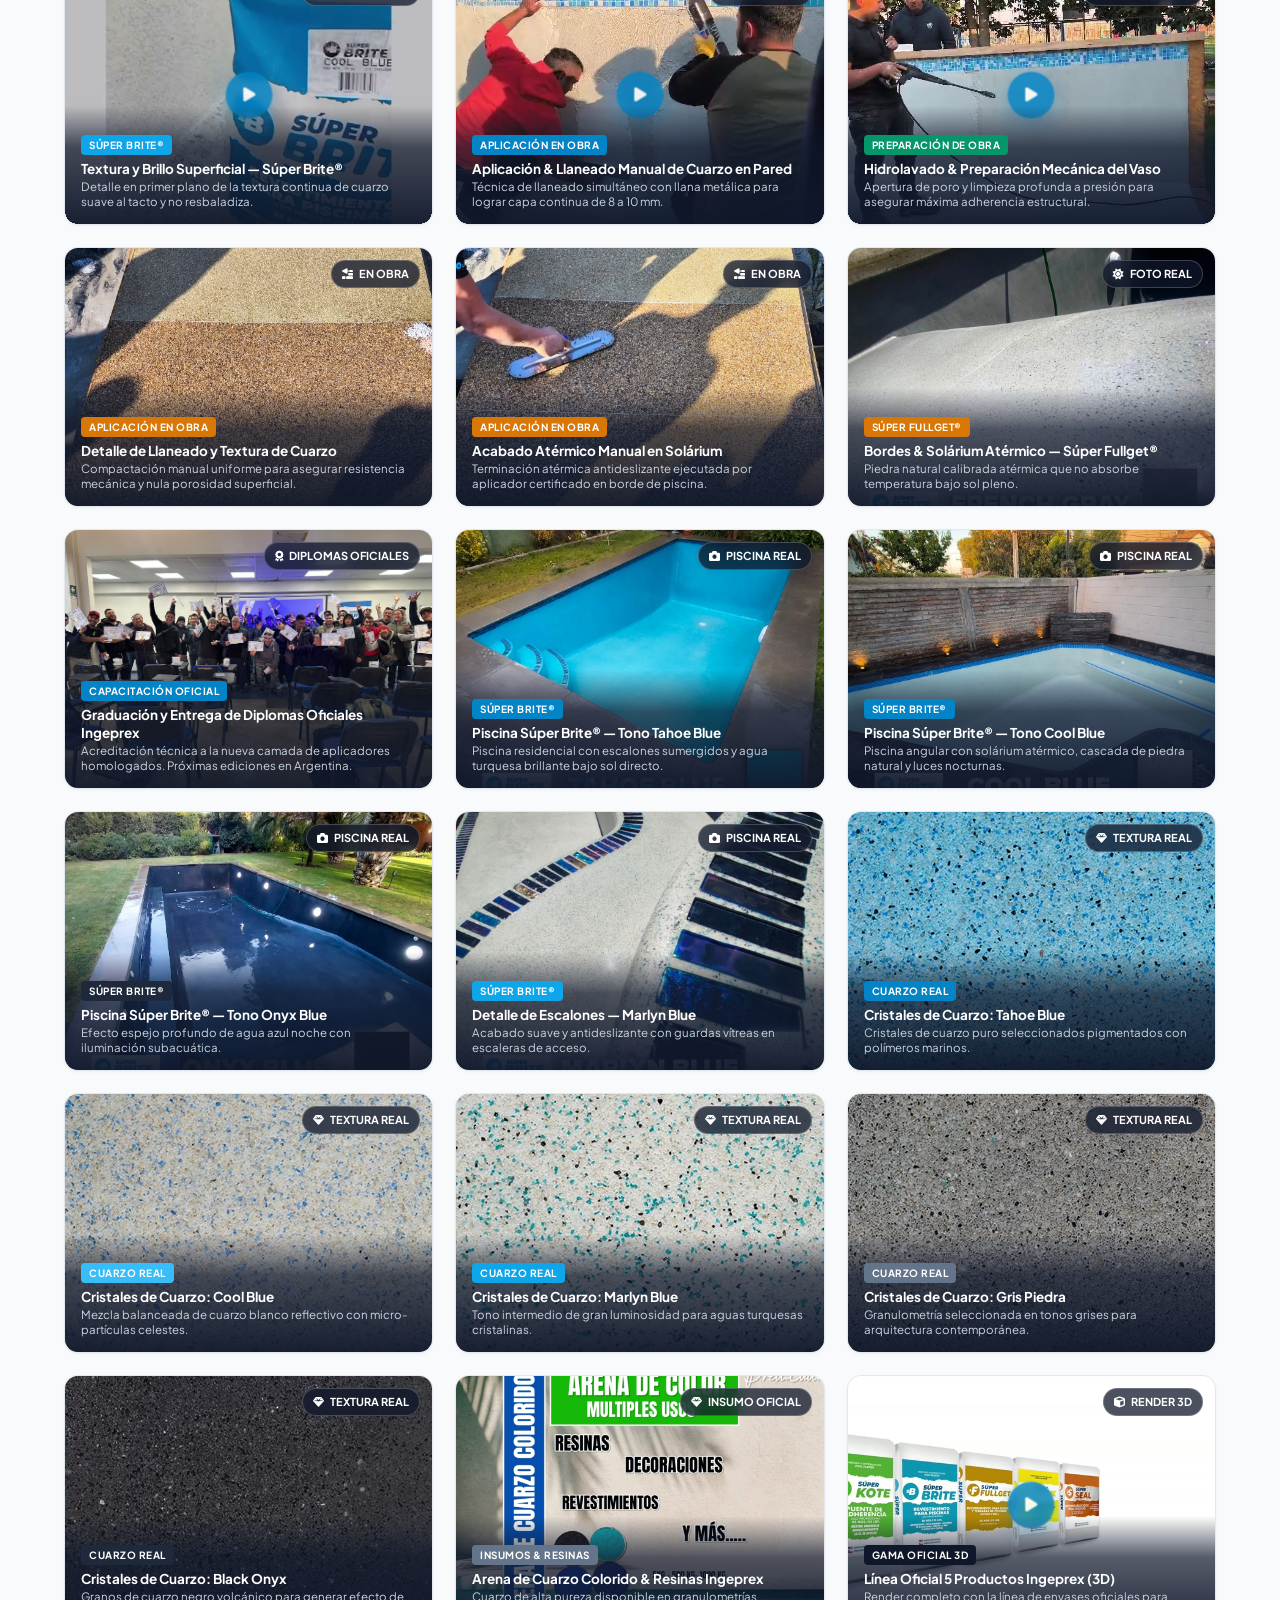
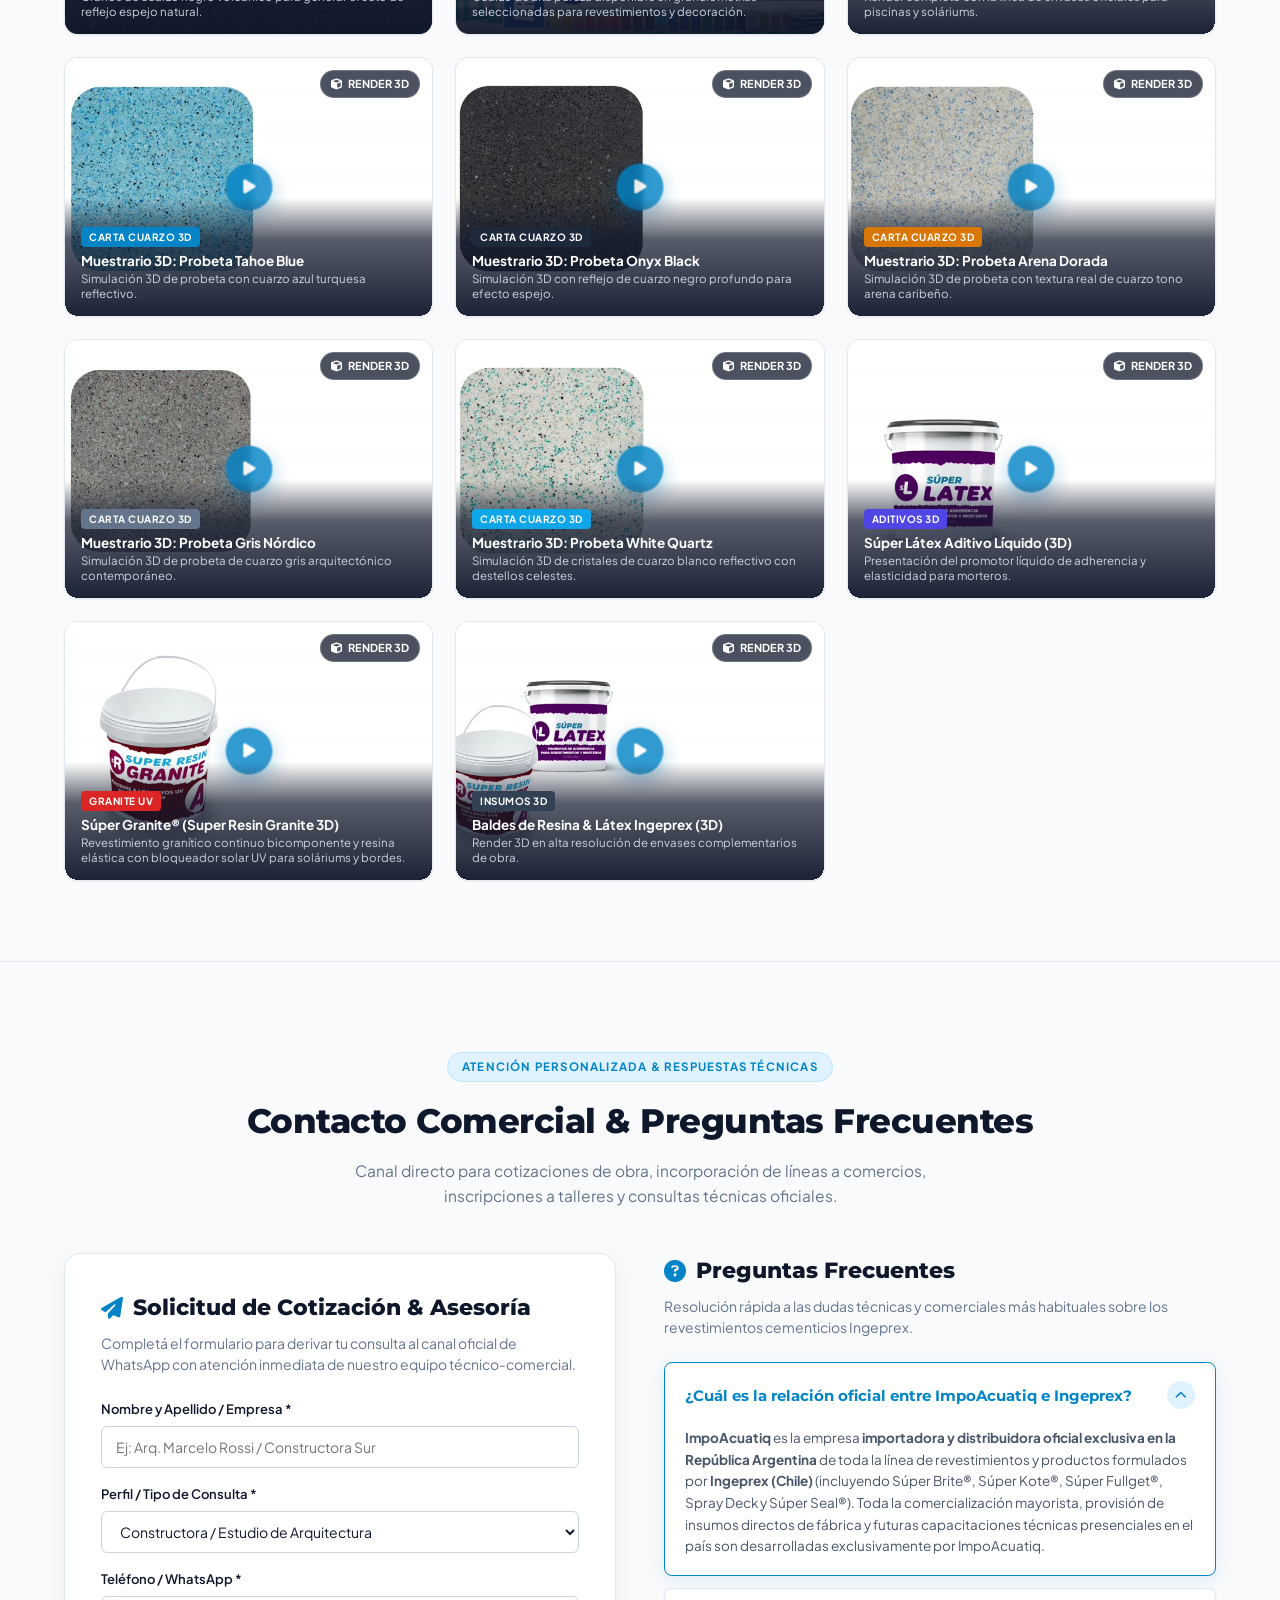
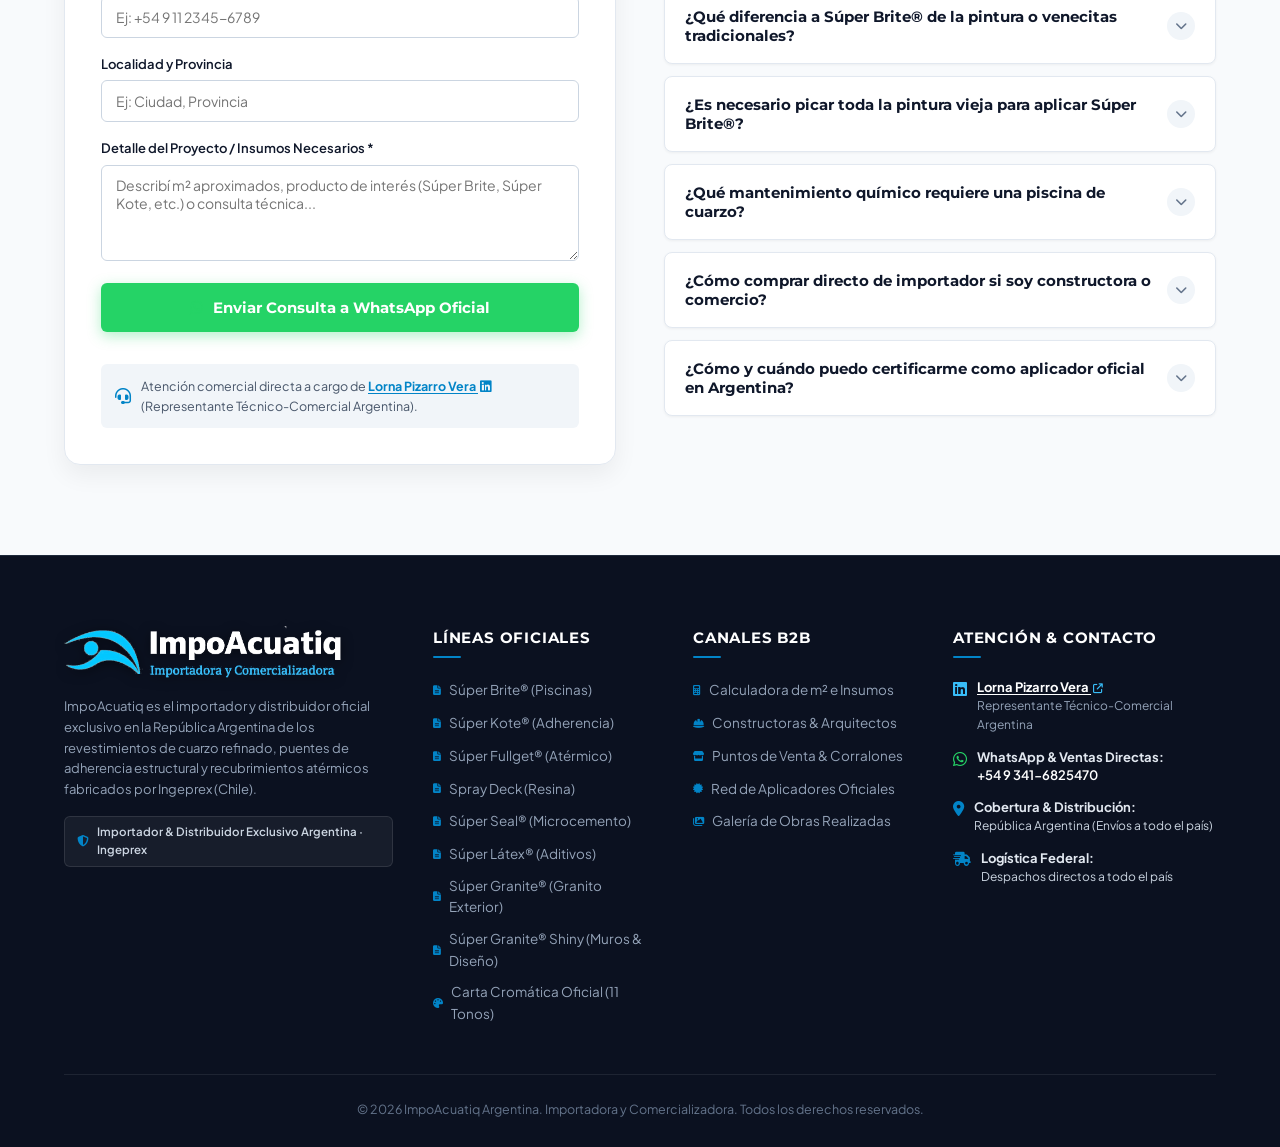
==== commit 18a0a577: "fix(institutional): eliminar horario y menciones de Rosario, vincular Lorna Pizarro a LinkedIn ofici" ====
--- a/index.html
+++ b/index.html
@@ -1193,7 +1193,7 @@
                         </div>
                         <div class="form-group">
                             <label for="c-localidad">Localidad y Provincia</label>
-                            <input type="text" id="c-localidad" class="form-control" placeholder="Ej: Rosario, Santa Fe">
+                            <input type="text" id="c-localidad" class="form-control" placeholder="Ej: Ciudad, Provincia">
                         </div>
                         <div class="form-group">
                             <label for="c-mensaje">Detalle del Proyecto / Insumos Necesarios *</label>
@@ -1204,7 +1204,7 @@
                         </button>
                         <div class="contact-rep-note">
                             <i class="fa-solid fa-headset"></i>
-                            <span>Atención comercial directa a cargo de <strong>Lorna Pizarro Vera</strong> (Representante Técnico-Comercial Argentina).</span>
+                            <span>Atención comercial directa a cargo de <a href="https://www.linkedin.com/in/lorna-pizarro-8aa897370/" target="_blank" rel="noopener noreferrer" style="color: #0284C7; font-weight: 700; text-decoration: underline; text-underline-offset: 2px;">Lorna Pizarro Vera <i class="fa-brands fa-linkedin" style="font-size: 13px; margin-left: 2px;"></i></a> (Representante Técnico-Comercial Argentina).</span>
                         </div>
                     </form>
                 </div>
@@ -1268,7 +1268,7 @@
                                 <span class="faq-icon"><i class="fa-solid fa-chevron-down"></i></span>
                             </button>
                             <div class="faq-answer">
-                                <p>Ofrecemos esquemas de abastecimiento mayorista por pallet cerrado o volumen de obra con despacho directo desde nuestro centro logístico en Rosario a cualquier punto del país. Contactanos vía formulario o WhatsApp con los datos de tu empresa para recibir la lista de precios B2B y condiciones de distribución.</p>
+                                <p>Ofrecemos esquemas de abastecimiento mayorista por pallet cerrado o volumen de obra con despacho directo y logística a cualquier punto del país. Contactanos vía formulario o WhatsApp con los datos de tu empresa para recibir la lista de precios B2B y condiciones de distribución.</p>
                             </div>
                         </div>
 
@@ -1337,9 +1337,11 @@
                     <h4 class="footer-heading">Atención & Contacto</h4>
                     <ul class="footer-contact-list">
                         <li>
-                            <i class="fa-solid fa-user-tie text-cyan" style="font-size: 15px; margin-top: 3px;"></i>
+                            <i class="fa-brands fa-linkedin text-cyan" style="font-size: 16px; margin-top: 3px;"></i>
                             <div>
-                                <strong>Lorna Pizarro Vera</strong><br>
+                                <a href="https://www.linkedin.com/in/lorna-pizarro-8aa897370/" target="_blank" rel="noopener noreferrer" style="color: #FFFFFF; font-weight: 700; text-decoration: underline; text-underline-offset: 2px;">
+                                    Lorna Pizarro Vera <i class="fa-solid fa-arrow-up-right-from-square" style="font-size: 10px; margin-left: 2px; color: #38BDF8;"></i>
+                                </a><br>
                                 <span style="color: #94A3B8; font-size: 12px;">Representante Técnico-Comercial Argentina</span>
                             </div>
                         </li>
@@ -1351,17 +1353,10 @@
                             </div>
                         </li>
                         <li>
-                            <i class="fa-solid fa-clock text-blue" style="font-size: 14px; margin-top: 3px;"></i>
-                            <div>
-                                <strong>Horario de Atención:</strong><br>
-                                <span style="color: #CBD5E1; font-size: 12px;">Lunes a Viernes 8:00 - 18:00 hs</span>
-                            </div>
-                        </li>
-                        <li>
                             <i class="fa-solid fa-location-dot text-blue" style="font-size: 15px; margin-top: 3px;"></i>
                             <div>
-                                <strong>Centro de Distribución:</strong><br>
-                                <a href="https://maps.google.com/?q=Rosario,+Santa+Fe,+Argentina" target="_blank" style="color: #CBD5E1; text-decoration: underline; text-underline-offset: 3px;">Rosario, Santa Fe, Argentina <i class="fa-solid fa-arrow-up-right-from-square" style="font-size: 10px;"></i></a>
+                                <strong>Cobertura &amp; Distribución:</strong><br>
+                                <span style="color: #CBD5E1; font-size: 12px;">República Argentina (Envíos a todo el país)</span>
                             </div>
                         </li>
                         <li>
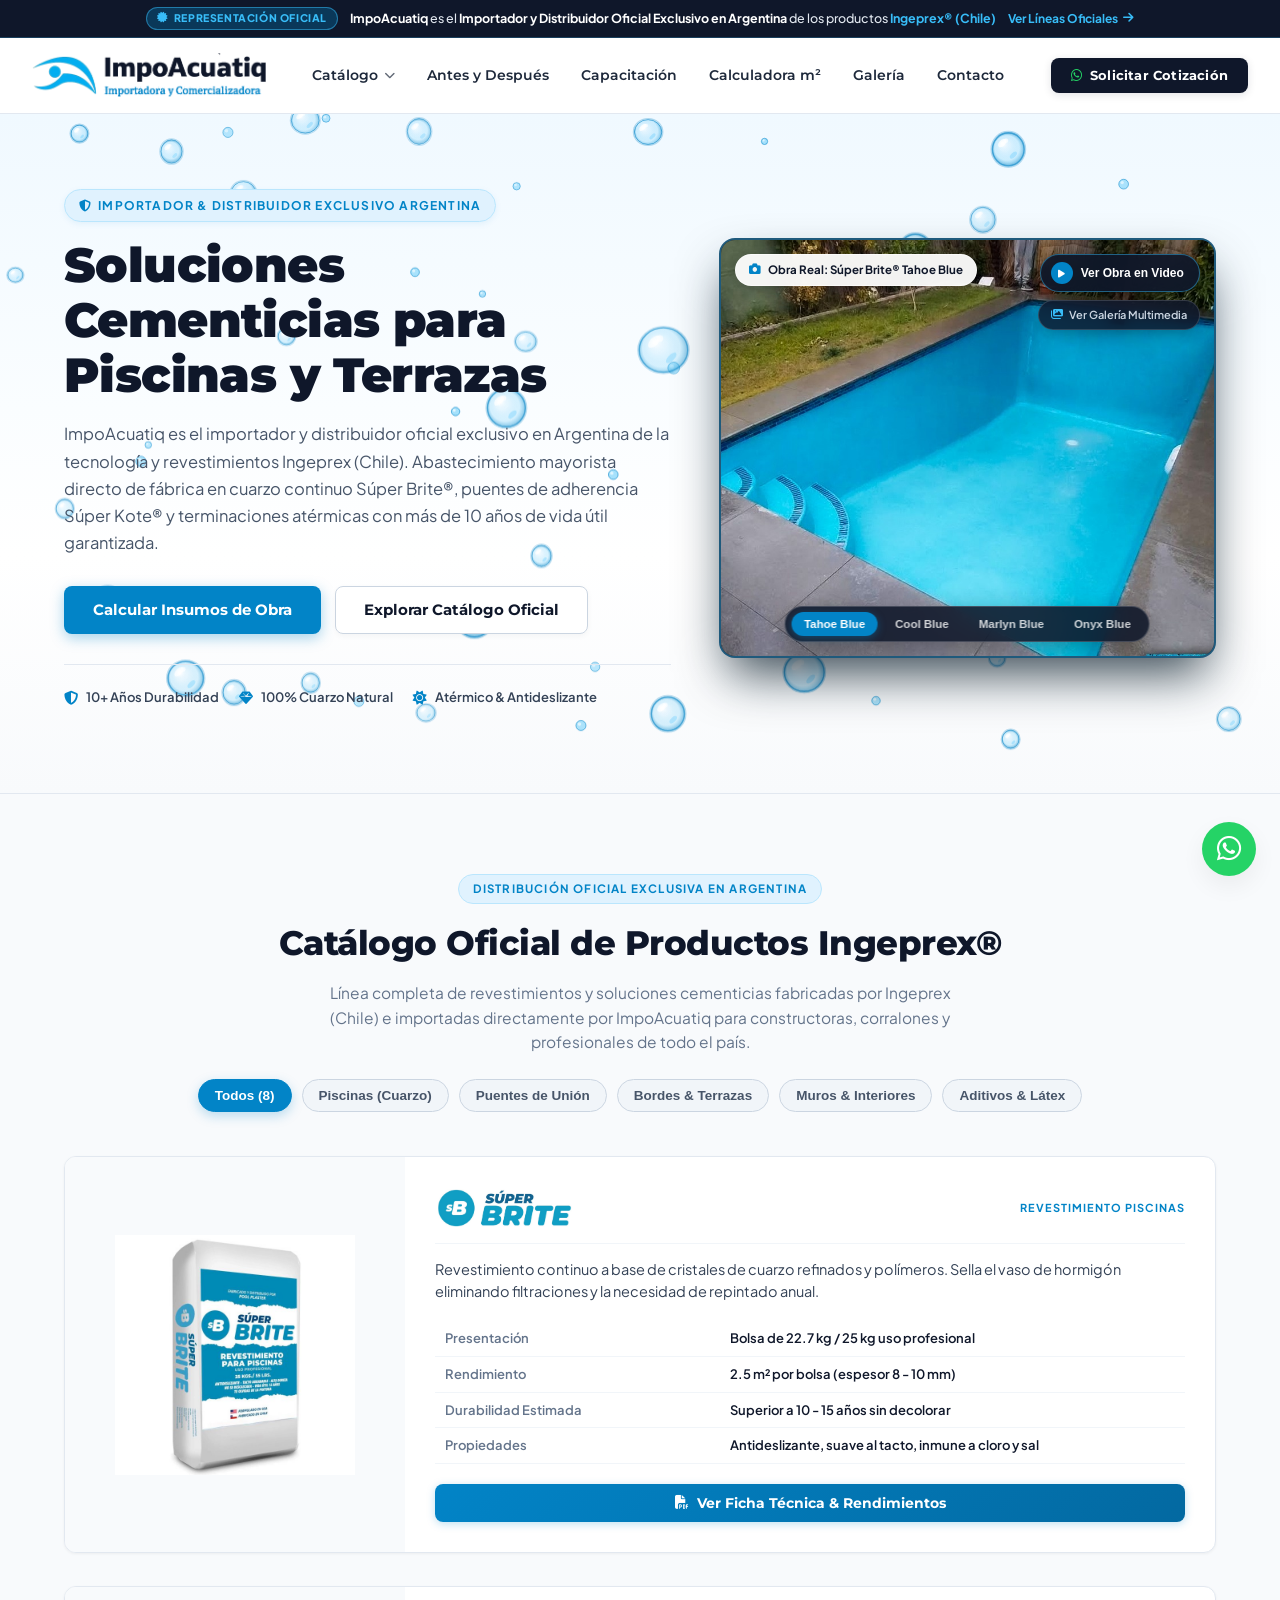
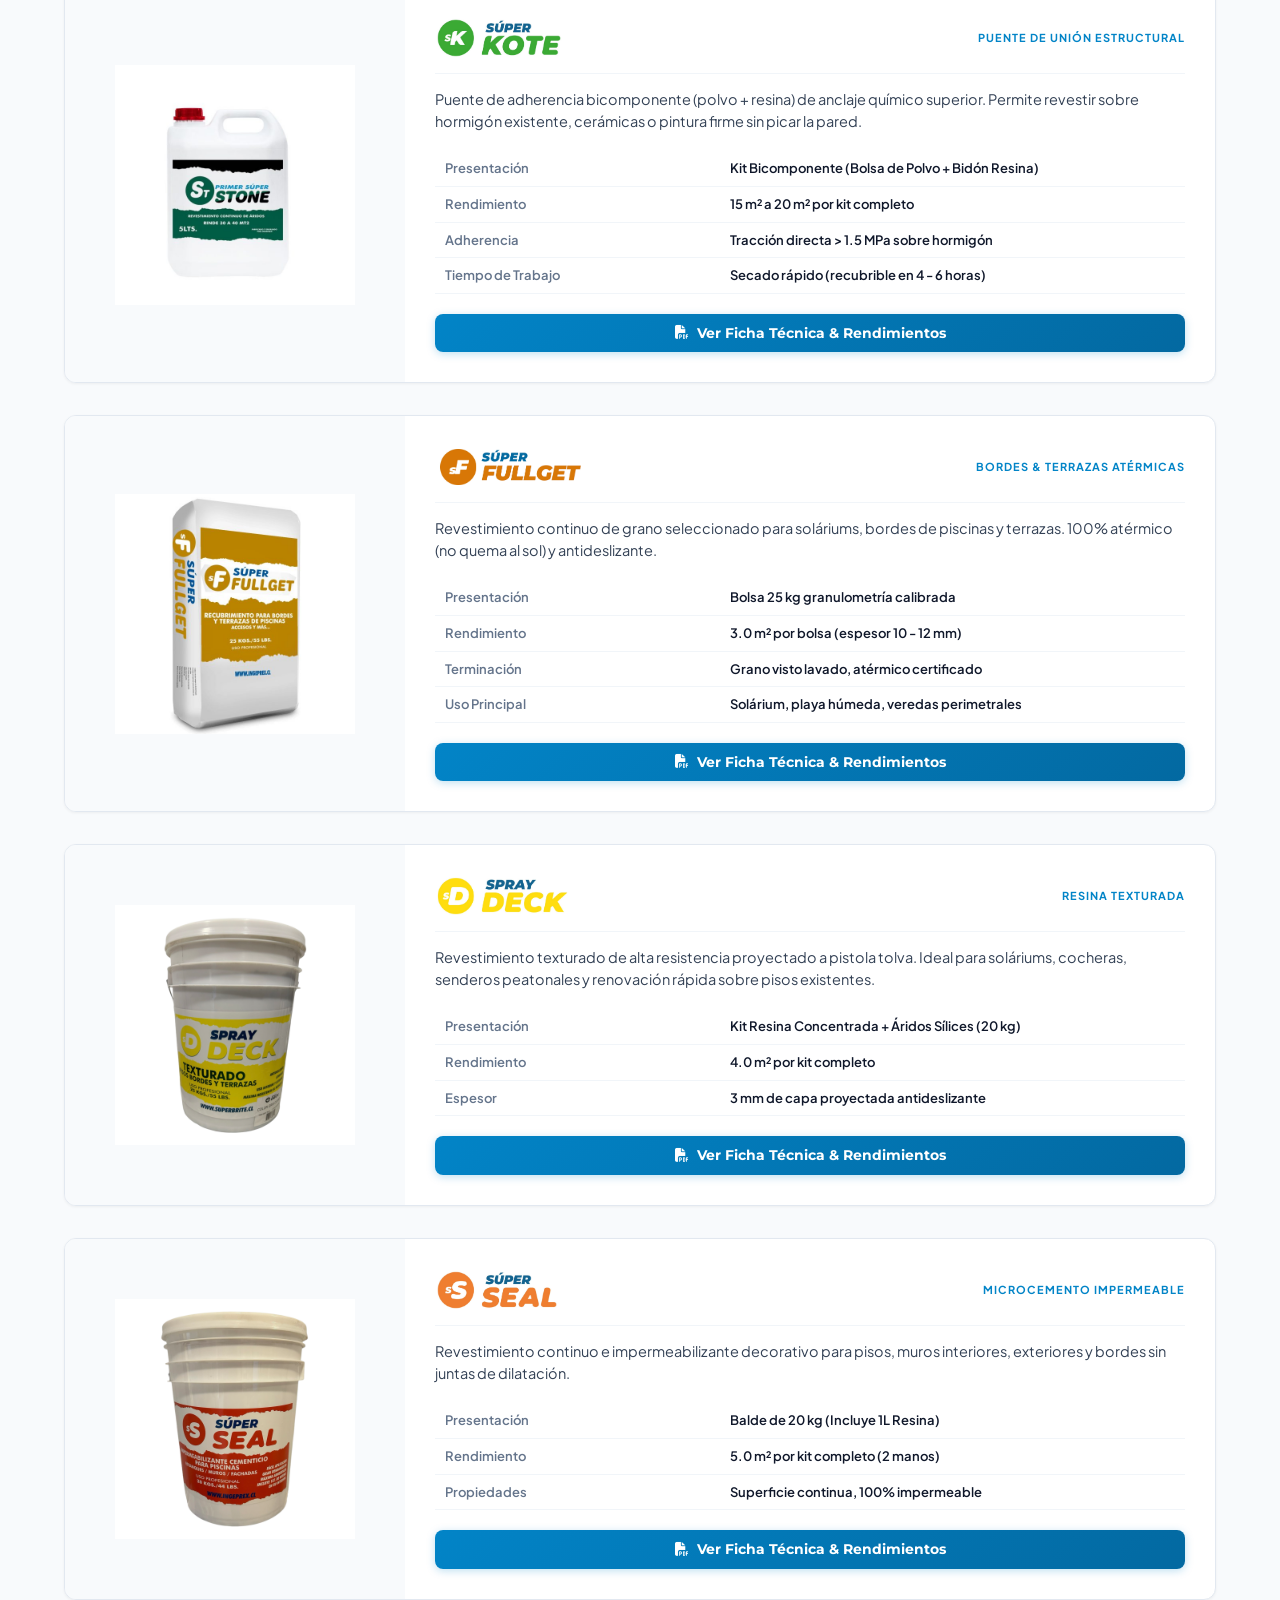
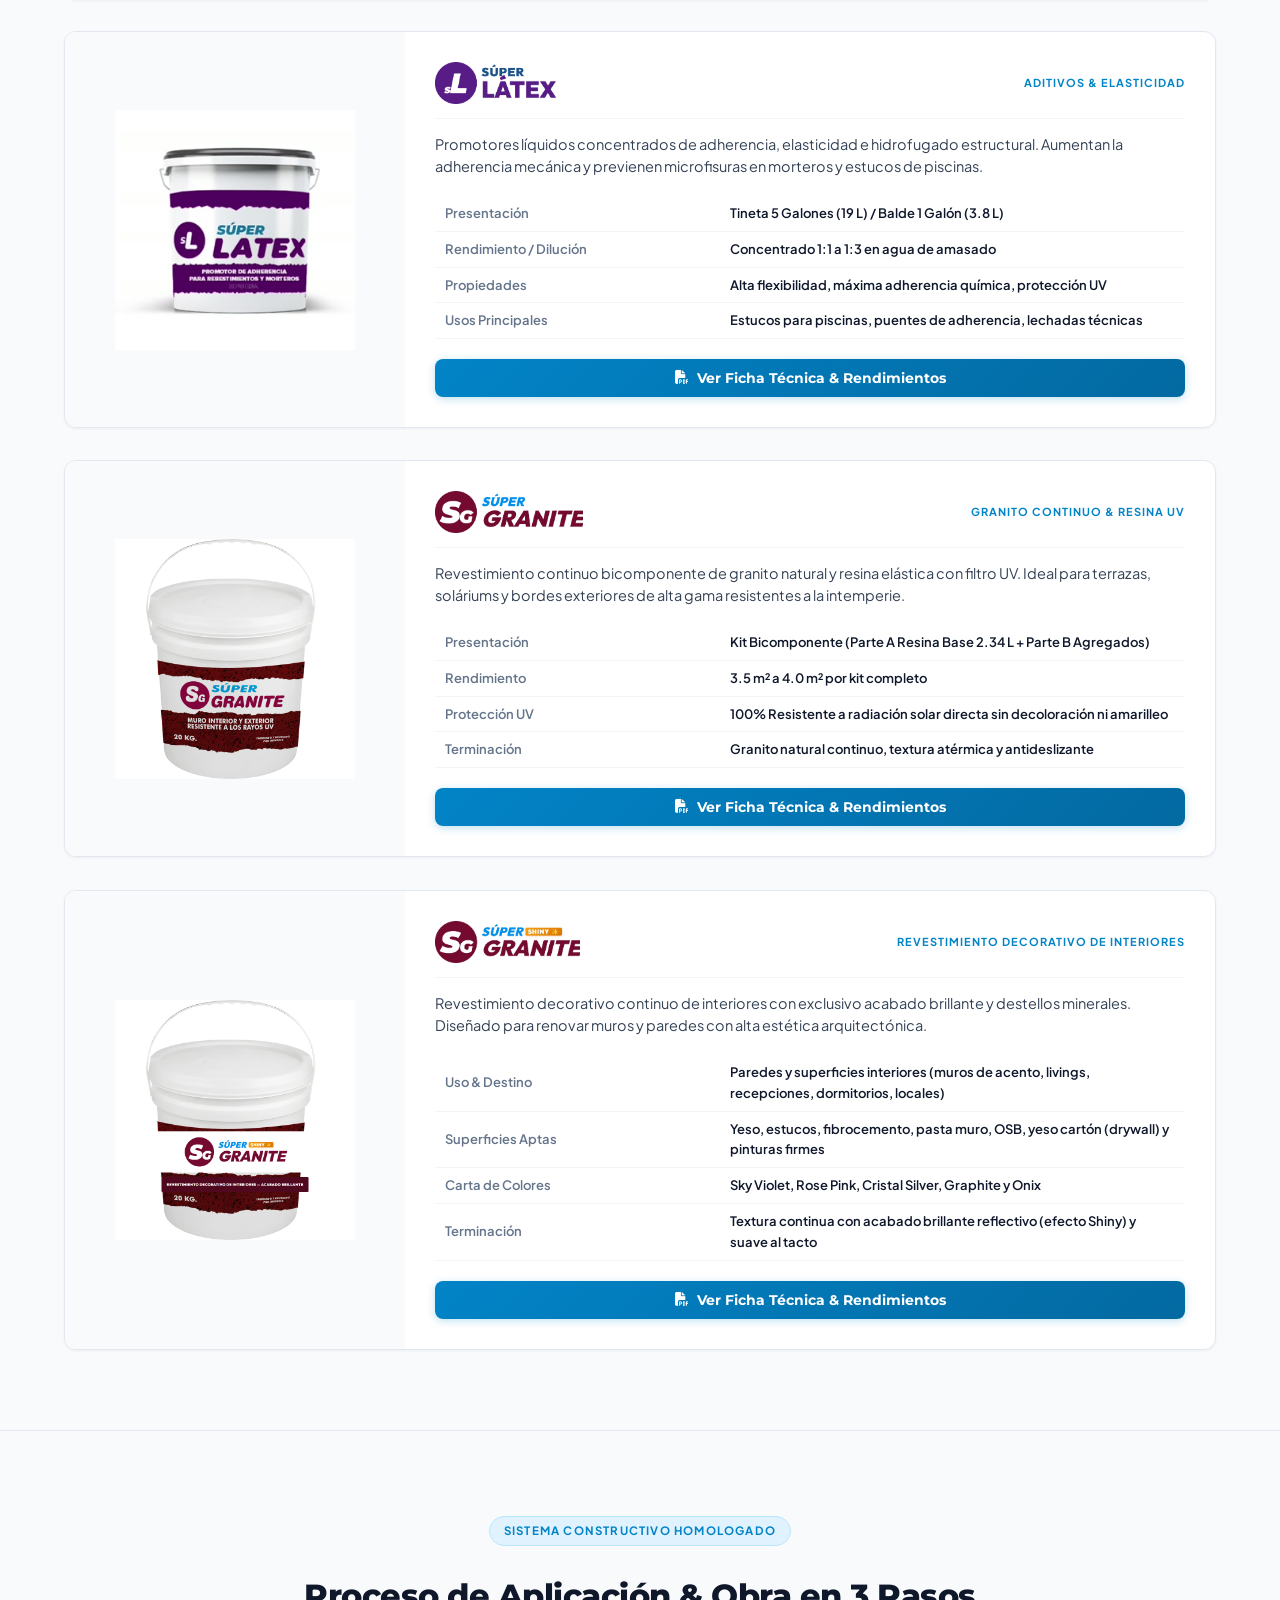
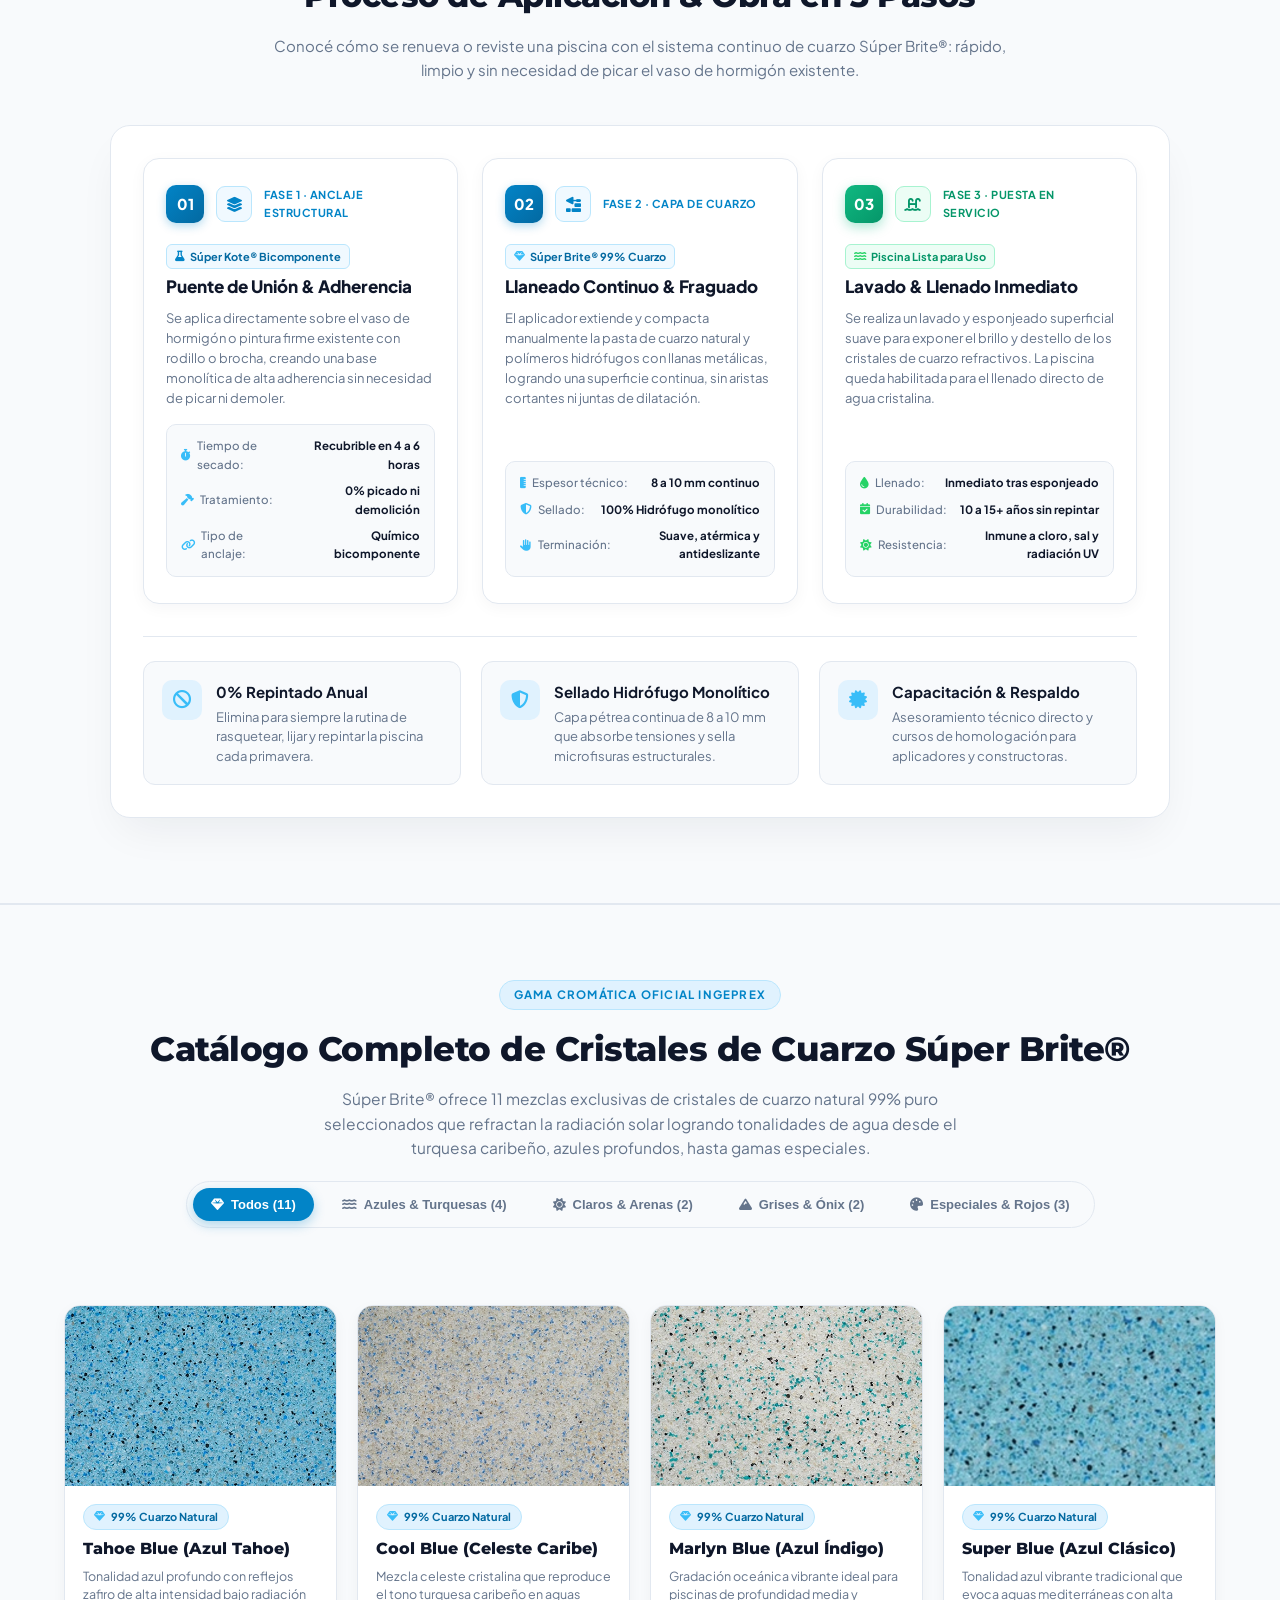
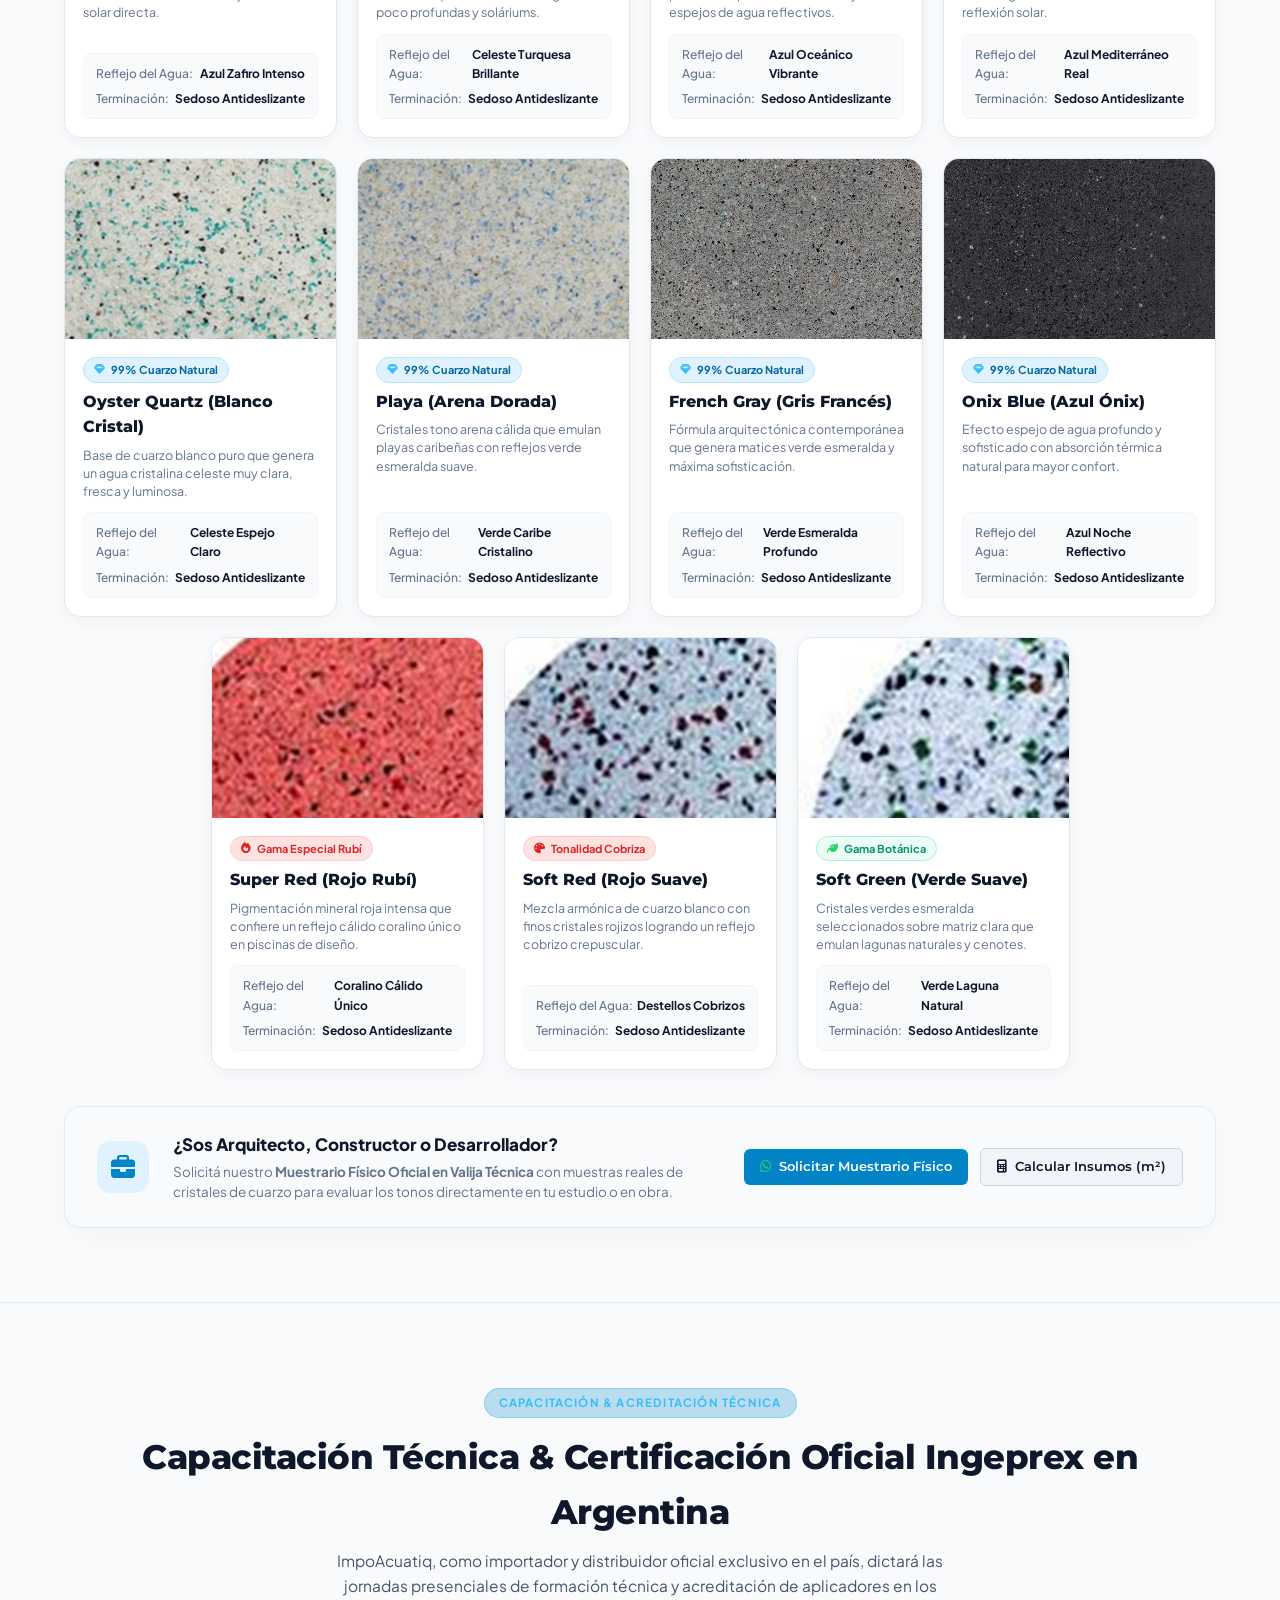
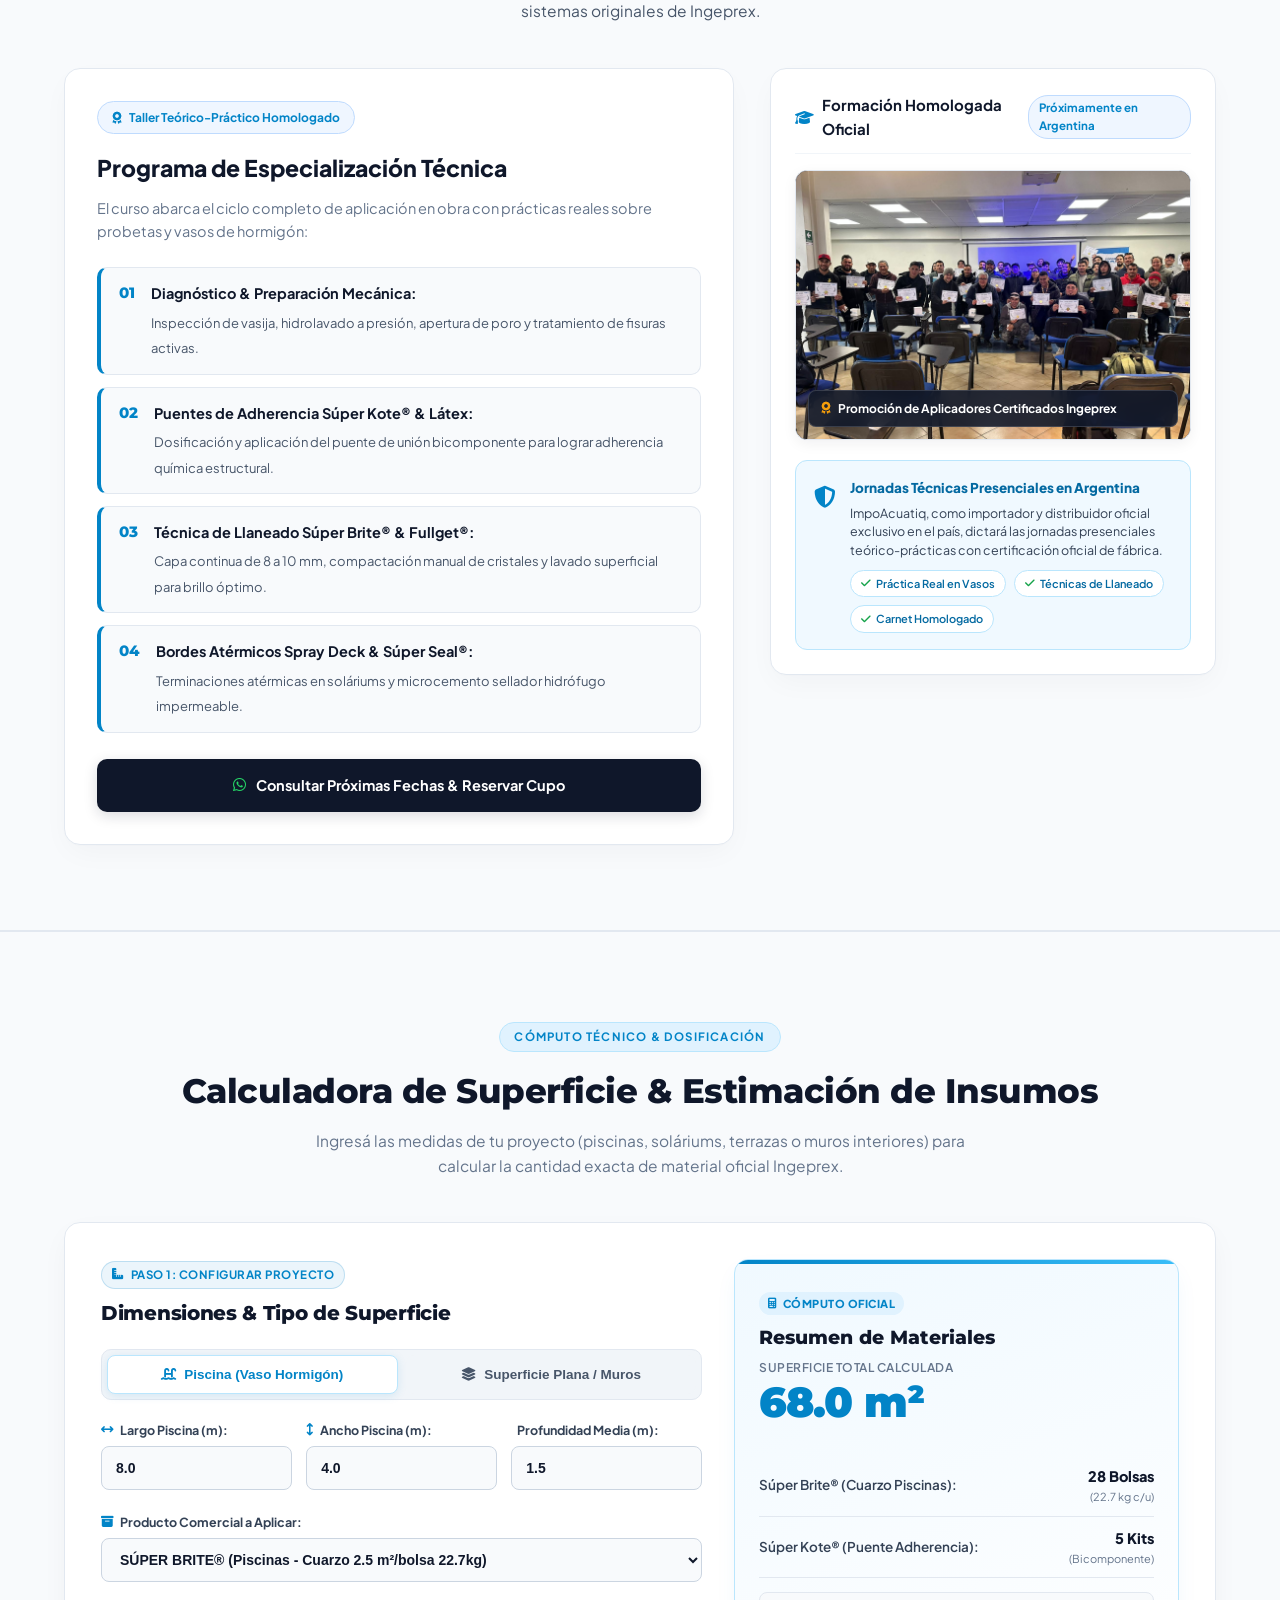
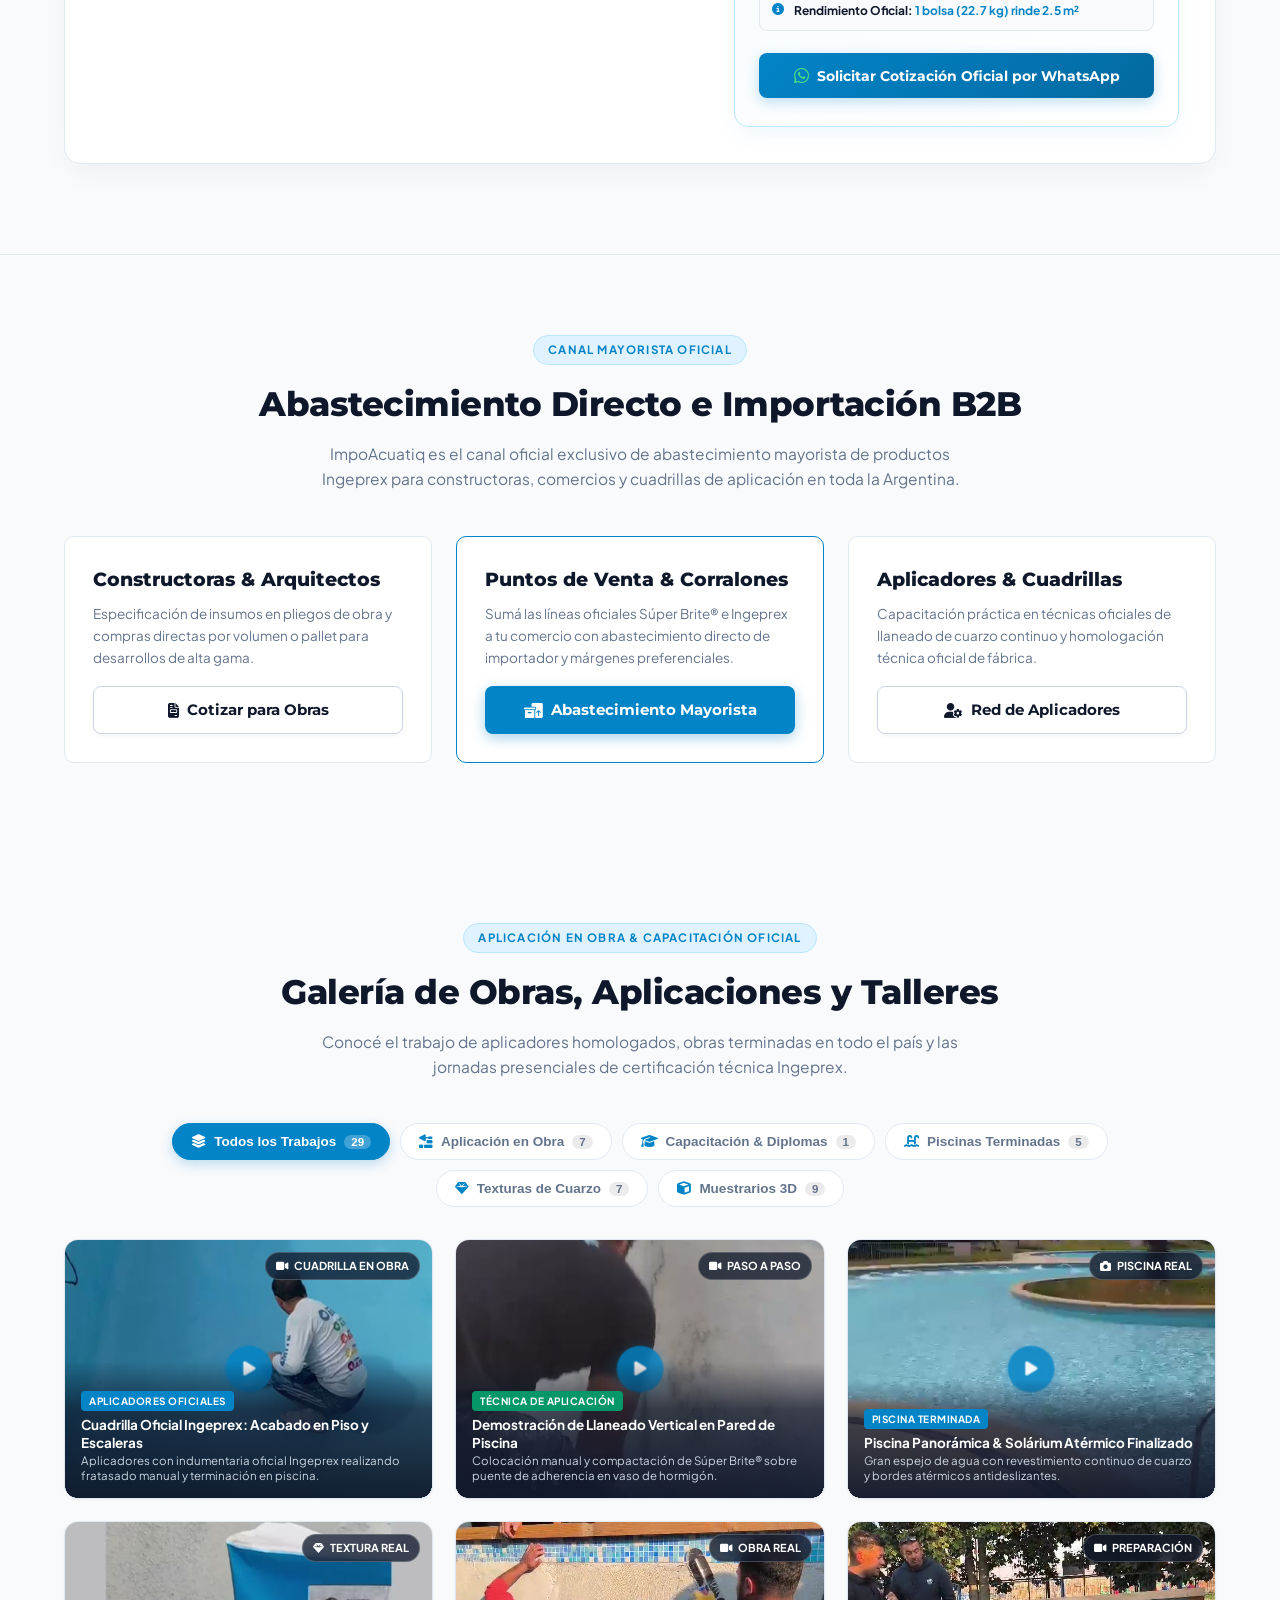
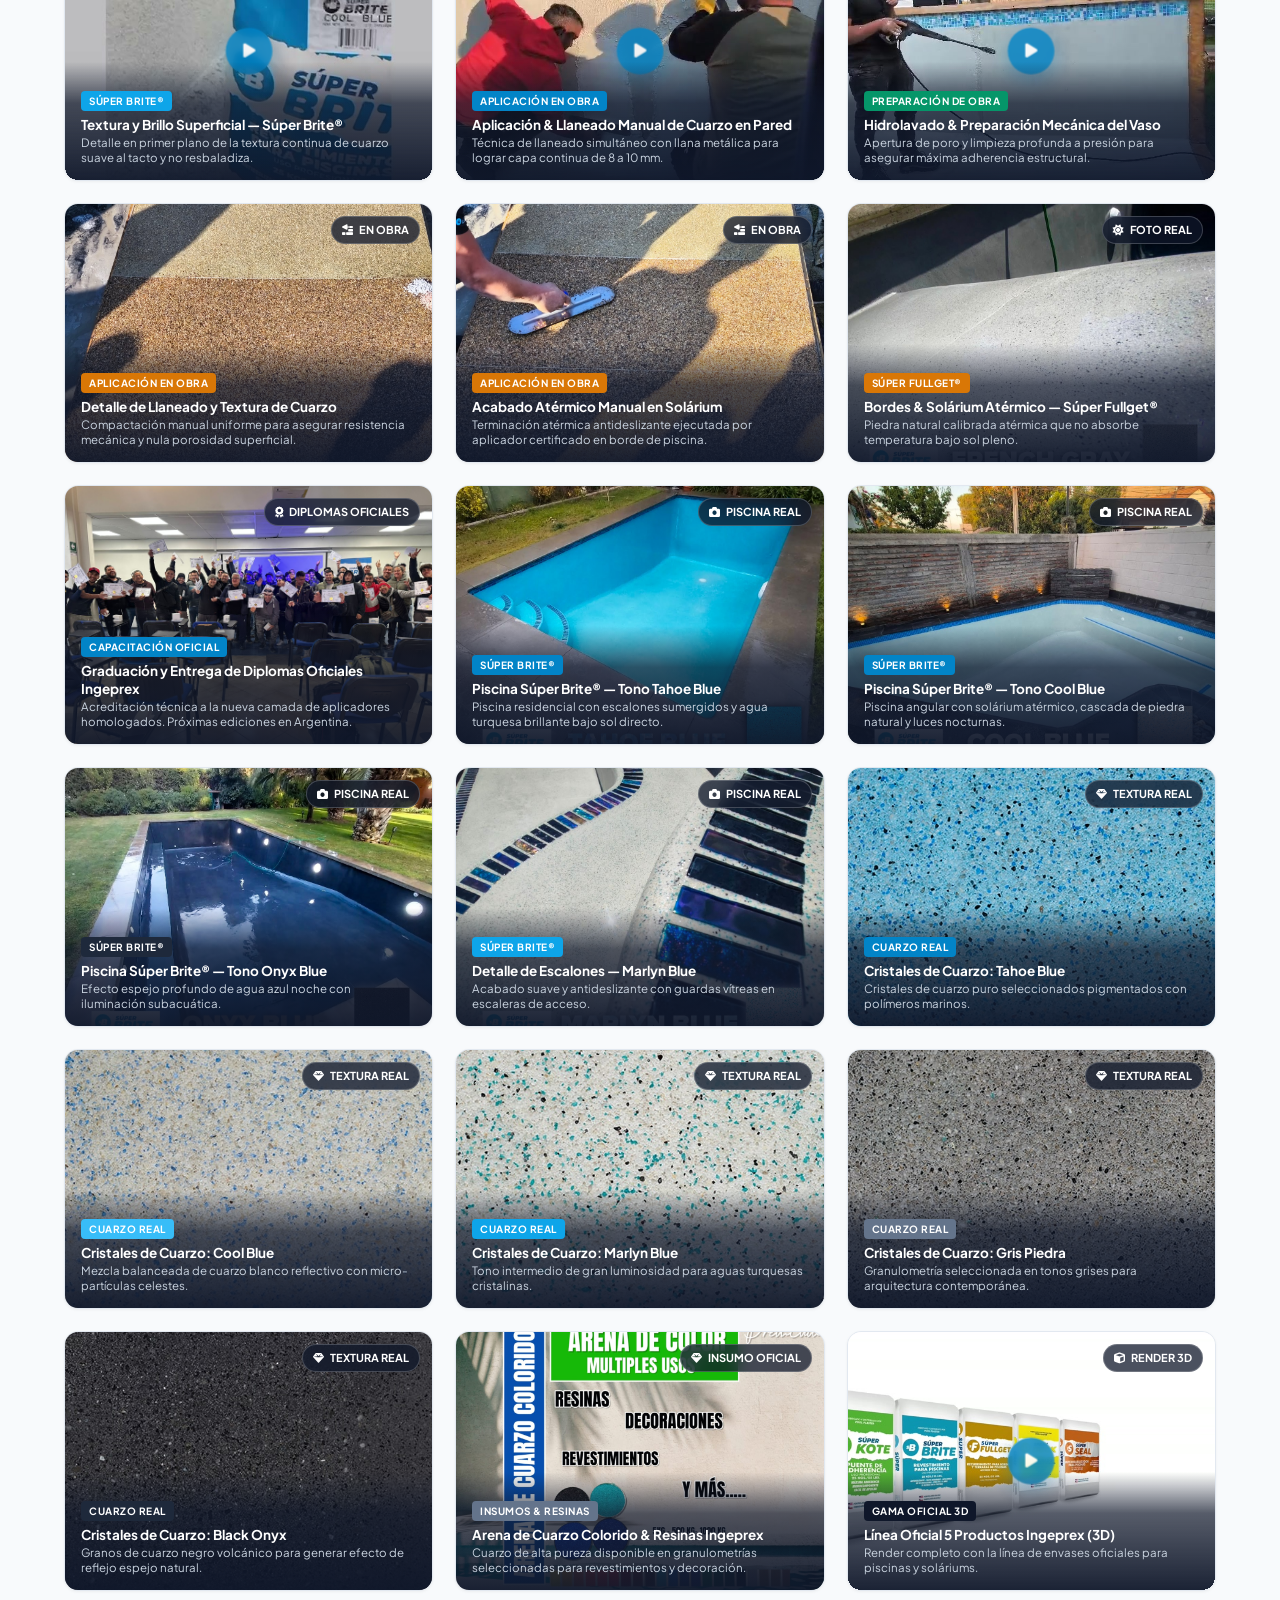
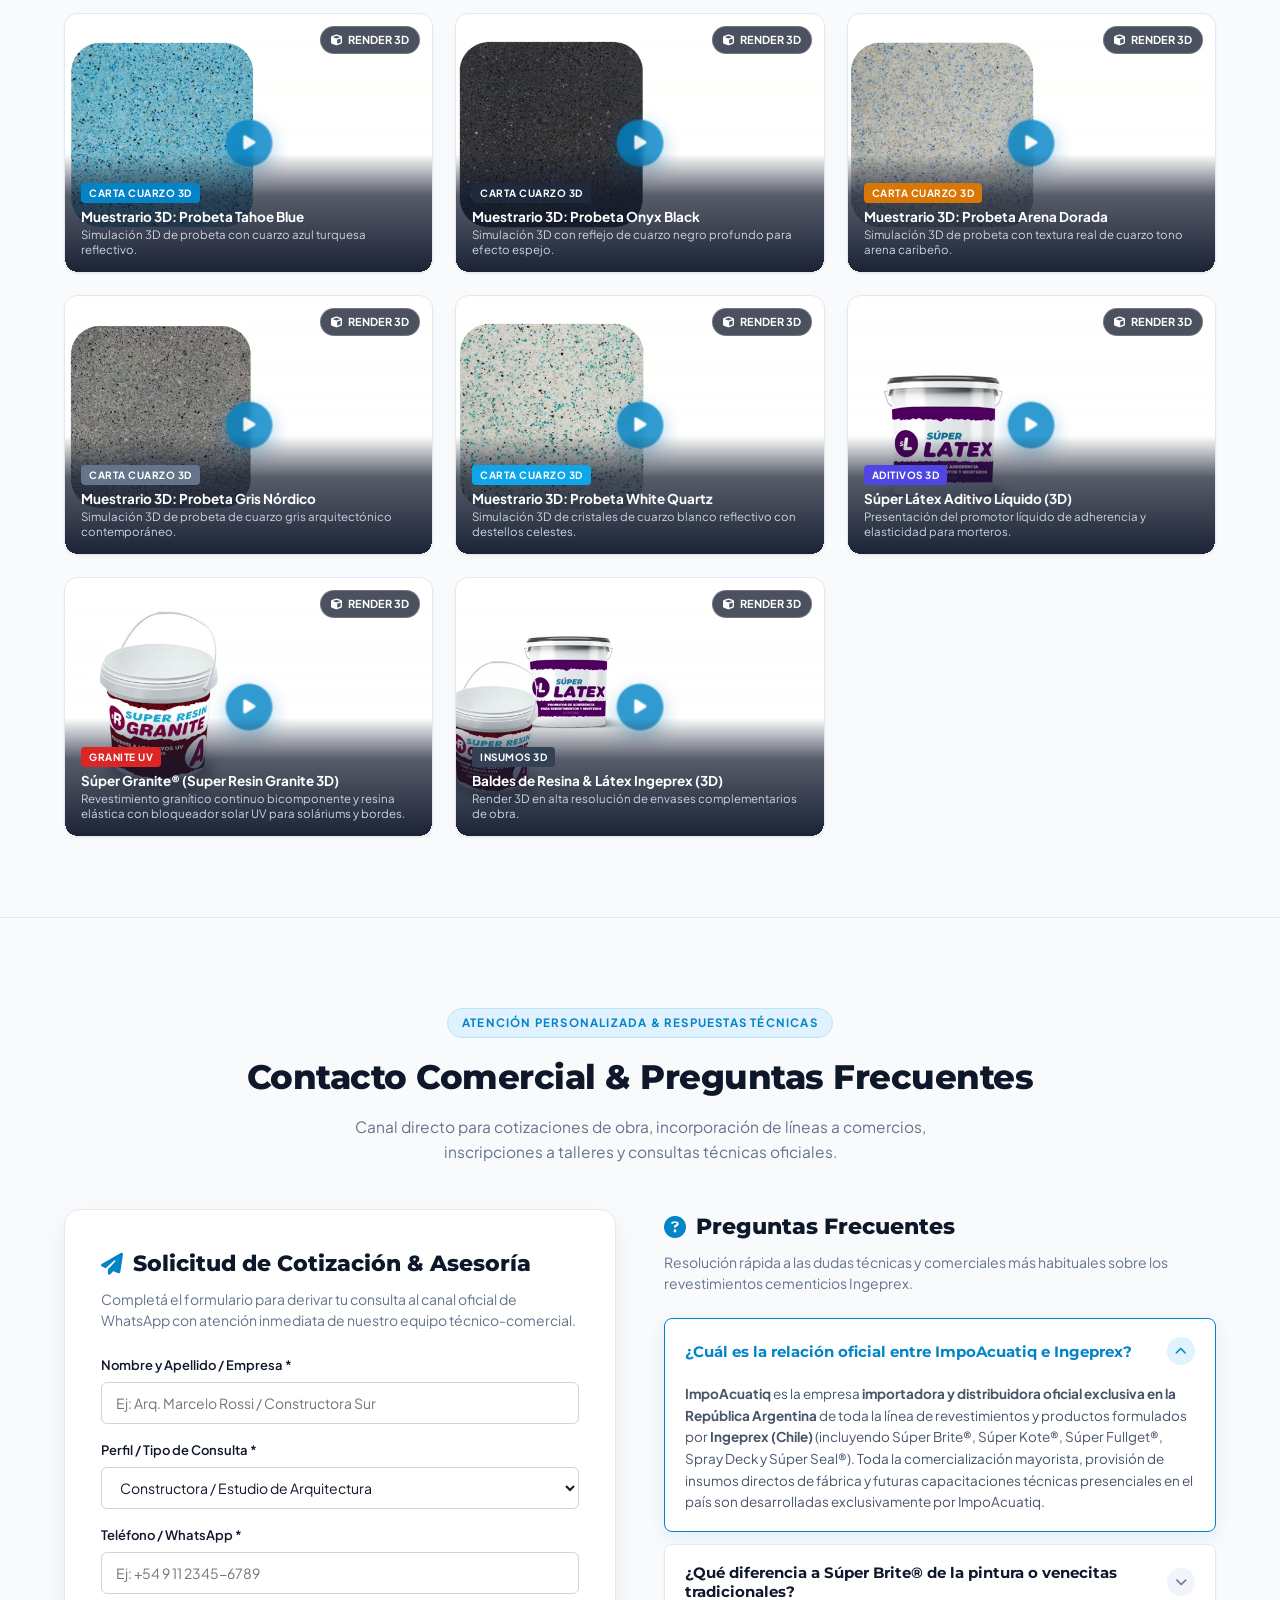
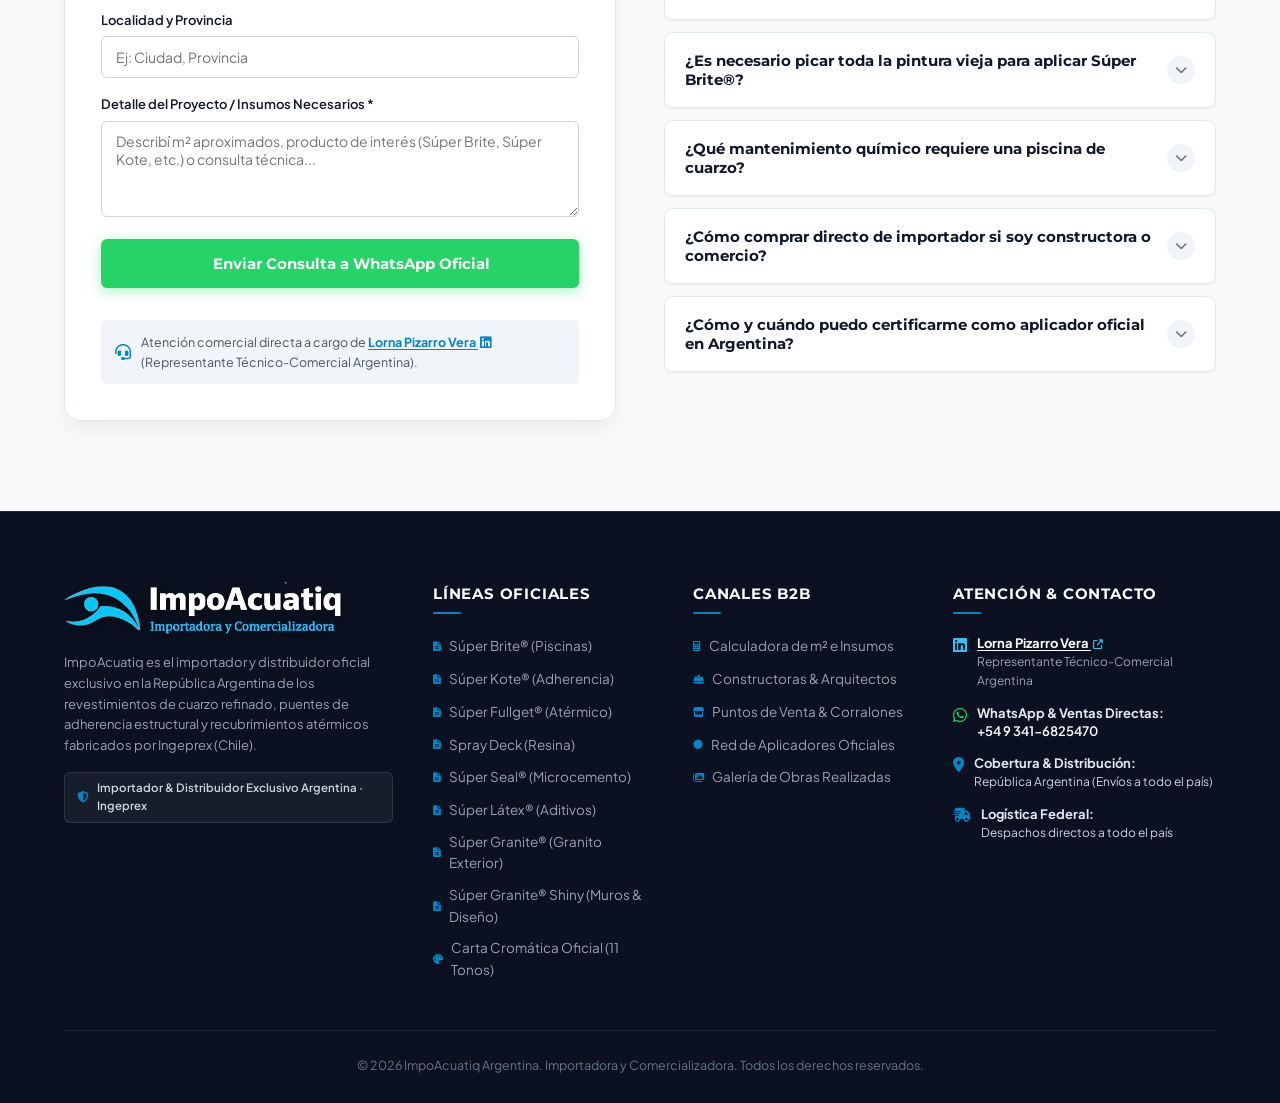
==== commit b4206f17: "feat(obra): redisenar proceso en 3 pasos con esquema tecnico y especificaciones sin fotos no corresp" ====
--- a/index.html
+++ b/index.html
@@ -15,7 +15,7 @@
     <link rel="stylesheet" href="https://cdnjs.cloudflare.com/ajax/libs/font-awesome/6.5.1/css/all.min.css">
     
     <!-- Stylesheet -->
-    <link rel="stylesheet" href="styles.css?v=38.0">
+    <link rel="stylesheet" href="styles.css?v=39.0">
 </head>
 <body>
 
@@ -478,54 +478,102 @@
             <!-- CONTENEDOR PRINCIPAL DEL PROCESO EN 3 PASOS -->
             <div class="remod-experience-card reveal-scale" style="padding: 32px;">
                 
-                <div class="remod-steps-grid">
+                <div class="remod-steps-grid remod-steps-grid-tech">
                     <!-- PASO 01 -->
-                    <div class="remod-step-card">
-                        <div class="remod-step-img-wrap">
-                            <img src="assets/img/flyer-super-kote.jpg" alt="Puente de Unión Súper Kote oficial Ingeprex" class="remod-step-img" style="object-position: top center;">
-                            <span class="remod-step-num">01</span>
-                        </div>
-                        <div class="remod-step-content">
-                            <span class="remod-step-badge"><i class="fa-solid fa-link"></i> Sin Picar Hormigón</span>
-                            <h4>Puente de Unión Súper Kote®</h4>
-                            <p>Se aplica directamente sobre la superficie existente (hormigón o pintura firme) mediante rodillo o brocha, creando un anclaje químico bicomponente indestructible.</p>
-                            <div class="remod-step-bullets">
-                                <span><i class="fa-solid fa-check text-cyan"></i> Recubrible en 4 a 6 horas</span>
-                                <span><i class="fa-solid fa-check text-cyan"></i> Evita demoliciones y ruidos</span>
+                    <div class="remod-step-card-tech">
+                        <div class="remod-step-header-tech">
+                            <div class="remod-step-num-badge">01</div>
+                            <div class="remod-step-icon-wrap">
+                                <i class="fa-solid fa-layer-group"></i>
+                            </div>
+                            <span class="remod-step-phase">Fase 1 · Anclaje Estructural</span>
+                        </div>
+                        <div class="remod-step-content-tech">
+                            <div class="remod-step-headline">
+                                <span class="remod-step-product-tag"><i class="fa-solid fa-flask text-blue"></i> Súper Kote® Bicomponente</span>
+                                <h4>Puente de Unión &amp; Adherencia</h4>
+                            </div>
+                            <p>Se aplica directamente sobre el vaso de hormigón o pintura firme existente con rodillo o brocha, creando una base monolítica de alta adherencia sin necesidad de picar ni demoler.</p>
+                            
+                            <div class="remod-step-specs-box">
+                                <div class="remod-spec-row">
+                                    <span class="spec-label"><i class="fa-solid fa-stopwatch text-cyan"></i> Tiempo de secado:</span>
+                                    <span class="spec-value">Recubrible en 4 a 6 horas</span>
+                                </div>
+                                <div class="remod-spec-row">
+                                    <span class="spec-label"><i class="fa-solid fa-hammer text-cyan"></i> Tratamiento:</span>
+                                    <span class="spec-value">0% picado ni demolición</span>
+                                </div>
+                                <div class="remod-spec-row">
+                                    <span class="spec-label"><i class="fa-solid fa-link text-cyan"></i> Tipo de anclaje:</span>
+                                    <span class="spec-value">Químico bicomponente</span>
+                                </div>
                             </div>
                         </div>
                     </div>
 
                     <!-- PASO 02 -->
-                    <div class="remod-step-card">
-                        <div class="remod-step-img-wrap">
-                            <img src="assets/img/obra-llaneado-2.jpg" alt="Llaneado profesional de cuarzo en taller presencial homologado" class="remod-step-img" style="object-position: center;">
-                            <span class="remod-step-num">02</span>
-                        </div>
-                        <div class="remod-step-content">
-                            <span class="remod-step-badge"><i class="fa-solid fa-trowel"></i> Capa de 8 a 10 mm</span>
-                            <h4>Llaneado Continuo Súper Brite®</h4>
-                            <p>El aplicador extiende y compacta manualmente la pasta de cuarzo 99% puro y polímeros marinos, logrando una superficie monolítica sin aristas cortantes ni juntas.</p>
-                            <div class="remod-step-bullets">
-                                <span><i class="fa-solid fa-check text-cyan"></i> Textura suave y antideslizante</span>
-                                <span><i class="fa-solid fa-check text-cyan"></i> Sellado hidrófugo continuo</span>
+                    <div class="remod-step-card-tech">
+                        <div class="remod-step-header-tech">
+                            <div class="remod-step-num-badge">02</div>
+                            <div class="remod-step-icon-wrap">
+                                <i class="fa-solid fa-trowel-bricks"></i>
+                            </div>
+                            <span class="remod-step-phase">Fase 2 · Capa de Cuarzo</span>
+                        </div>
+                        <div class="remod-step-content-tech">
+                            <div class="remod-step-headline">
+                                <span class="remod-step-product-tag"><i class="fa-solid fa-gem text-cyan"></i> Súper Brite® 99% Cuarzo</span>
+                                <h4>Llaneado Continuo &amp; Fraguado</h4>
+                            </div>
+                            <p>El aplicador extiende y compacta manualmente la pasta de cuarzo natural y polímeros hidrófugos con llanas metálicas, logrando una superficie continua, sin aristas cortantes ni juntas de dilatación.</p>
+                            
+                            <div class="remod-step-specs-box">
+                                <div class="remod-spec-row">
+                                    <span class="spec-label"><i class="fa-solid fa-ruler-vertical text-cyan"></i> Espesor técnico:</span>
+                                    <span class="spec-value">8 a 10 mm continuo</span>
+                                </div>
+                                <div class="remod-spec-row">
+                                    <span class="spec-label"><i class="fa-solid fa-shield-halved text-cyan"></i> Sellado:</span>
+                                    <span class="spec-value">100% Hidrófugo monolítico</span>
+                                </div>
+                                <div class="remod-spec-row">
+                                    <span class="spec-label"><i class="fa-solid fa-hand text-cyan"></i> Terminación:</span>
+                                    <span class="spec-value">Suave, atérmica y antideslizante</span>
+                                </div>
                             </div>
                         </div>
                     </div>
 
                     <!-- PASO 03 -->
-                    <div class="remod-step-card">
-                        <div class="remod-step-img-wrap">
-                            <img src="assets/gallery/photos/p_tahoe_blue.jpg" alt="Piscina terminada con cuarzo Súper Brite Tahoe Blue y agua cristalina" class="remod-step-img" style="object-position: center;">
-                            <span class="remod-step-num" style="background: #16A34A; box-shadow: 0 2px 8px rgba(22, 163, 74, 0.4);">03</span>
-                        </div>
-                        <div class="remod-step-content">
-                            <span class="remod-step-badge" style="color: #16A34A;"><i class="fa-solid fa-water"></i> Puesta en Marcha</span>
-                            <h4>Lavado &amp; Llenado Inmediato</h4>
-                            <p>Tras un breve esponjeado suave para exponer los cristales minerales refractivos, la piscina queda lista para el llenado inmediato de agua cristalina.</p>
-                            <div class="remod-step-bullets">
-                                <span><i class="fa-solid fa-check text-green"></i> 10 a 15+ años sin repintar</span>
-                                <span><i class="fa-solid fa-check text-green"></i> Inmune al cloro y sal</span>
+                    <div class="remod-step-card-tech">
+                        <div class="remod-step-header-tech">
+                            <div class="remod-step-num-badge" style="background: linear-gradient(135deg, #10B981, #059669); color: #FFFFFF; box-shadow: 0 4px 12px rgba(16, 185, 129, 0.35);">03</div>
+                            <div class="remod-step-icon-wrap" style="color: #059669; background: #ECFDF5; border-color: #A7F3D0;">
+                                <i class="fa-solid fa-water-ladder"></i>
+                            </div>
+                            <span class="remod-step-phase" style="color: #059669;">Fase 3 · Puesta en Servicio</span>
+                        </div>
+                        <div class="remod-step-content-tech">
+                            <div class="remod-step-headline">
+                                <span class="remod-step-product-tag" style="background: #ECFDF5; color: #059669; border-color: #A7F3D0;"><i class="fa-solid fa-water text-green"></i> Piscina Lista para Uso</span>
+                                <h4>Lavado &amp; Llenado Inmediato</h4>
+                            </div>
+                            <p>Se realiza un lavado y esponjeado superficial suave para exponer el brillo y destello de los cristales de cuarzo refractivos. La piscina queda habilitada para el llenado directo de agua cristalina.</p>
+                            
+                            <div class="remod-step-specs-box">
+                                <div class="remod-spec-row">
+                                    <span class="spec-label"><i class="fa-solid fa-droplet text-green"></i> Llenado:</span>
+                                    <span class="spec-value">Inmediato tras esponjeado</span>
+                                </div>
+                                <div class="remod-spec-row">
+                                    <span class="spec-label"><i class="fa-solid fa-calendar-check text-green"></i> Durabilidad:</span>
+                                    <span class="spec-value">10 a 15+ años sin repintar</span>
+                                </div>
+                                <div class="remod-spec-row">
+                                    <span class="spec-label"><i class="fa-solid fa-sun text-green"></i> Resistencia:</span>
+                                    <span class="spec-value">Inmune a cloro, sal y radiación UV</span>
+                                </div>
                             </div>
                         </div>
                     </div>
--- a/styles.css
+++ b/styles.css
@@ -3018,90 +3018,170 @@
     box-shadow: 0 10px 25px -5px rgba(2, 132, 199, 0.12);
 }
 
-.remod-step-img-wrap {
+.remod-steps-grid-tech {
+    display: grid;
+    grid-template-columns: repeat(3, 1fr);
+    gap: 24px;
     position: relative;
-    width: 100%;
-    height: 210px;
+}
+
+.remod-step-card-tech {
+    background: #FFFFFF;
+    border: 1px solid #E2E8F0;
+    border-radius: 16px;
+    padding: 26px 22px;
+    display: flex;
+    flex-direction: column;
+    box-shadow: 0 4px 16px rgba(15, 23, 42, 0.04);
+    transition: all 0.3s cubic-bezier(0.16, 1, 0.3, 1);
+    position: relative;
     overflow: hidden;
 }
 
-.remod-step-img {
-    width: 100%;
-    height: 100%;
-    object-fit: cover;
-    transition: transform 0.4s ease;
-}
-
-.remod-step-card:hover .remod-step-img {
-    transform: scale(1.04);
-}
-
-.remod-step-num {
+.remod-step-card-tech::before {
+    content: '';
     position: absolute;
-    top: 12px;
-    left: 12px;
-    width: 34px;
-    height: 34px;
-    border-radius: 8px;
-    background: #0284C7;
+    top: 0;
+    left: 0;
+    right: 0;
+    height: 4px;
+    background: linear-gradient(90deg, #0284C7, #38BDF8);
+    opacity: 0;
+    transition: opacity 0.3s ease;
+}
+
+.remod-step-card-tech:hover {
+    transform: translateY(-4px);
+    box-shadow: 0 12px 28px rgba(2, 132, 199, 0.12);
+    border-color: #BAE6FD;
+}
+
+.remod-step-card-tech:hover::before {
+    opacity: 1;
+}
+
+.remod-step-header-tech {
+    display: flex;
+    align-items: center;
+    gap: 12px;
+    margin-bottom: 18px;
+    position: relative;
+}
+
+.remod-step-num-badge {
+    width: 38px;
+    height: 38px;
+    border-radius: 10px;
+    background: linear-gradient(135deg, #0284C7, #0369A1);
     color: #FFFFFF;
     font-weight: 800;
-    font-size: 14px;
+    font-size: 15px;
     display: flex;
     align-items: center;
     justify-content: center;
-    box-shadow: 0 2px 8px rgba(2, 132, 199, 0.4);
-}
-
-.remod-step-content {
-    padding: 22px;
-    flex-grow: 1;
-    display: flex;
-    flex-direction: column;
-}
-
-.remod-step-badge {
-    display: inline-flex;
-    align-items: center;
-    gap: 5px;
-    font-size: 11.5px;
-    font-weight: 700;
+    box-shadow: 0 3px 10px rgba(2, 132, 199, 0.3);
+    flex-shrink: 0;
+}
+
+.remod-step-icon-wrap {
+    width: 36px;
+    height: 36px;
+    border-radius: 9px;
+    background: #F0F9FF;
+    border: 1px solid #BAE6FD;
     color: #0284C7;
+    display: flex;
+    align-items: center;
+    justify-content: center;
+    font-size: 15px;
+    flex-shrink: 0;
+}
+
+.remod-step-phase {
+    font-size: 11px;
+    font-weight: 700;
     text-transform: uppercase;
     letter-spacing: 0.5px;
-    margin-bottom: 8px;
-}
-
-.remod-step-content h4 {
-    margin: 0 0 8px 0;
+    color: #0284C7;
+}
+
+.remod-step-content-tech {
+    display: flex;
+    flex-direction: column;
+    flex-grow: 1;
+}
+
+.remod-step-headline {
+    margin-bottom: 10px;
+}
+
+.remod-step-product-tag {
+    display: inline-flex;
+    align-items: center;
+    gap: 5px;
+    font-size: 11px;
+    font-weight: 700;
+    color: #0369A1;
+    background: #F0F9FF;
+    border: 1px solid #BAE6FD;
+    padding: 2.5px 8px;
+    border-radius: 6px;
+    margin-bottom: 6px;
+}
+
+.remod-step-content-tech h4 {
     font-size: 17px;
+    font-weight: 800;
     color: #0F172A;
-    font-weight: 700;
-}
-
-.remod-step-content p {
-    margin: 0 0 14px 0;
+    margin: 0;
+    line-height: 1.35;
+}
+
+.remod-step-content-tech p {
     font-size: 13px;
     color: #64748B;
     line-height: 1.55;
-}
-
-.remod-step-bullets {
+    margin: 0 0 16px 0;
+}
+
+.remod-step-specs-box {
     margin-top: auto;
+    background: #F8FAFC;
+    border: 1px solid #E2E8F0;
+    border-radius: 10px;
+    padding: 12px 14px;
     display: flex;
     flex-direction: column;
+    gap: 8px;
+}
+
+.remod-spec-row {
+    display: flex;
+    justify-content: space-between;
+    align-items: center;
+    font-size: 11.5px;
+    gap: 8px;
+}
+
+.spec-label {
+    color: #64748B;
+    font-weight: 500;
+    display: flex;
+    align-items: center;
     gap: 6px;
-    padding-top: 12px;
-    border-top: 1px dashed #E2E8F0;
-}
-
-.remod-step-bullets span {
-    font-size: 12px;
-    font-weight: 600;
-    color: #334155;
-    display: flex;
-    align-items: center;
-    gap: 7px;
+}
+
+.spec-value {
+    color: #0F172A;
+    font-weight: 700;
+    text-align: right;
+}
+
+@media (max-width: 991px) {
+    .remod-steps-grid-tech {
+        grid-template-columns: 1fr;
+        gap: 16px;
+    }
 }
 
 /* 3. Panel Simulador a 10 Años */
